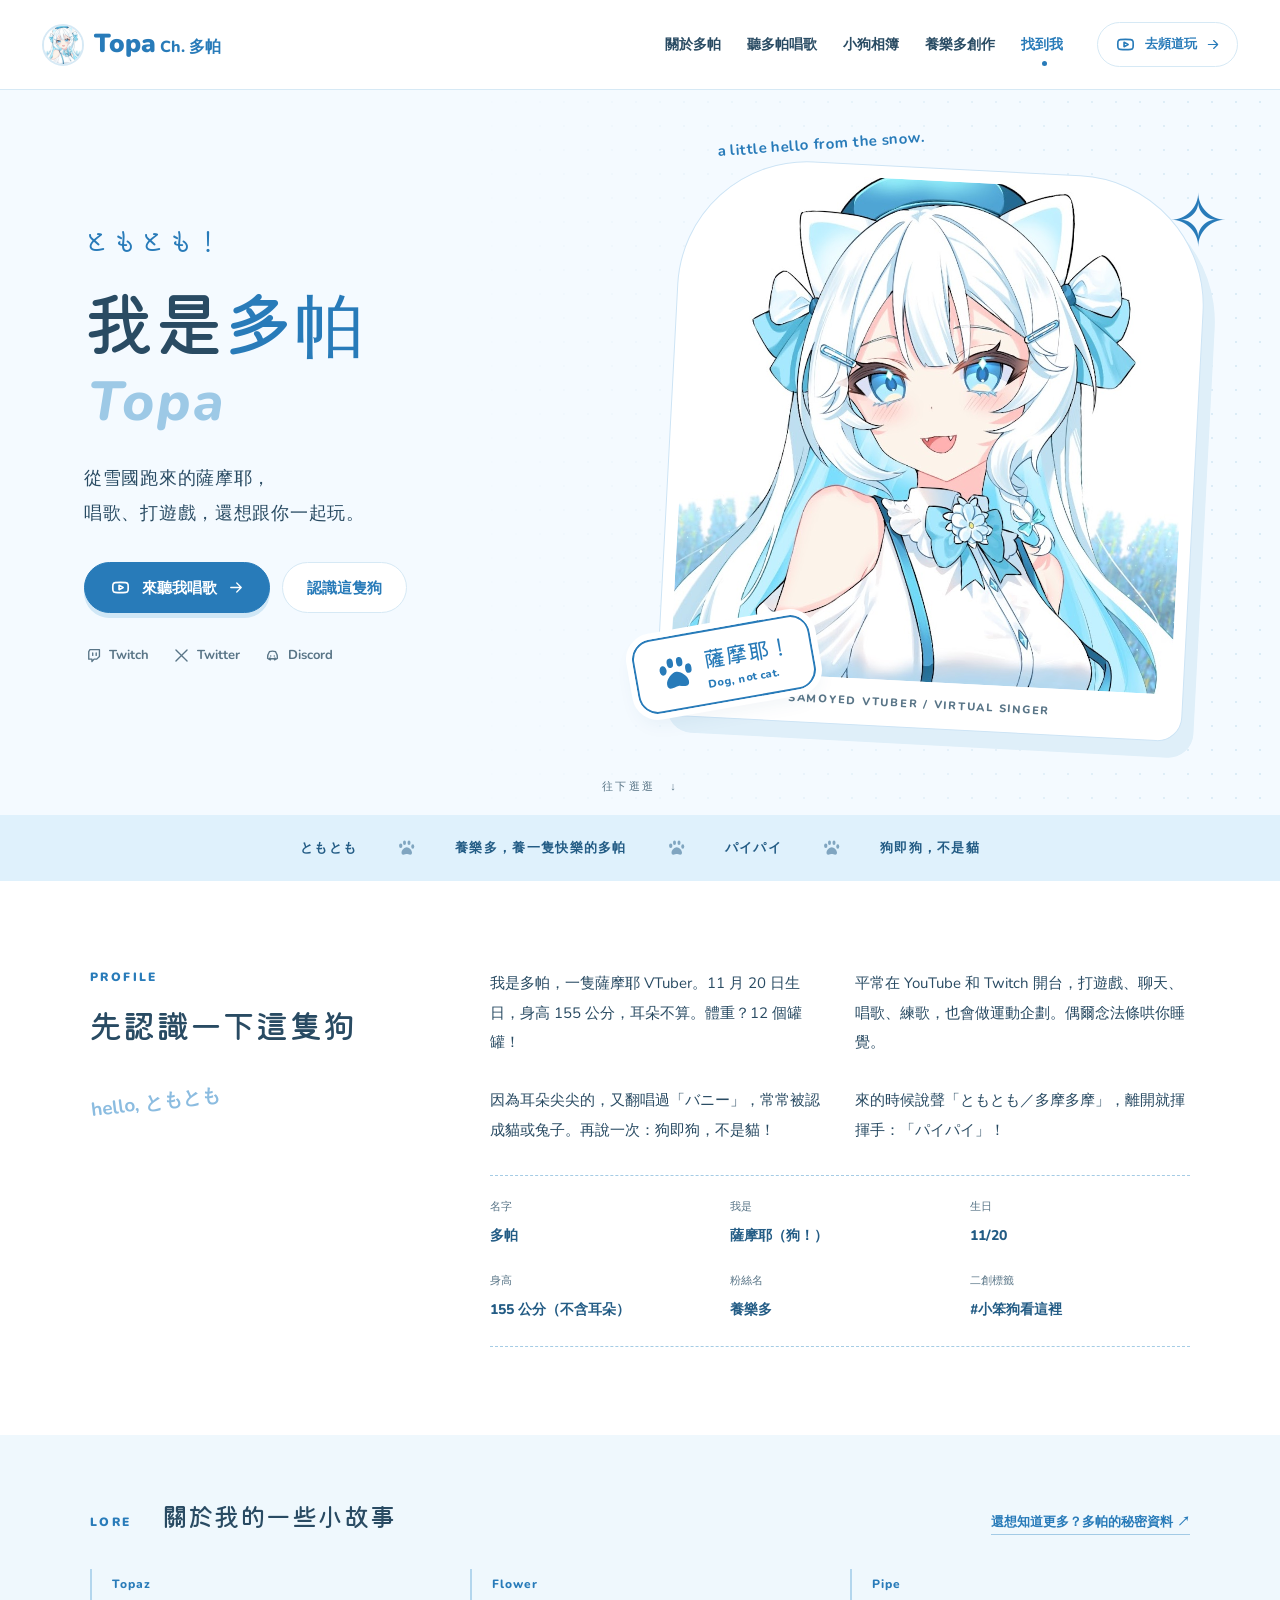
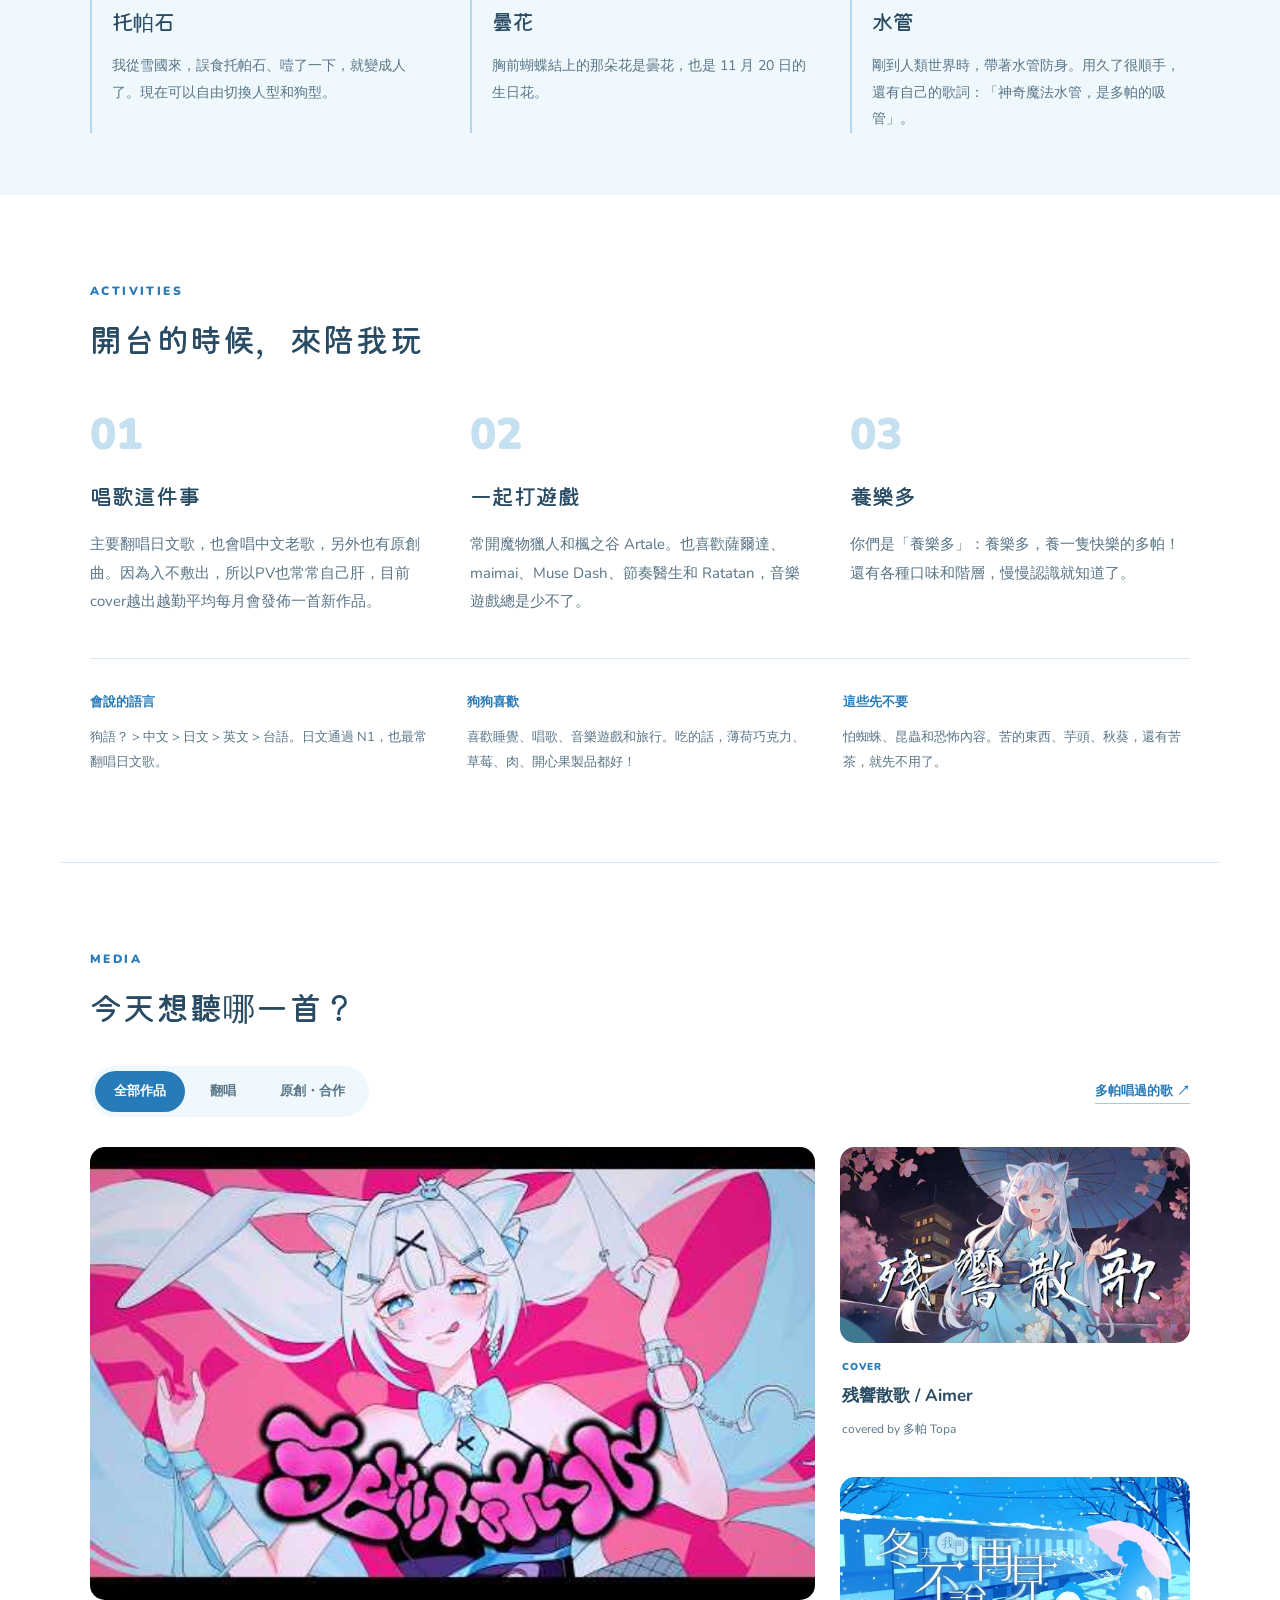
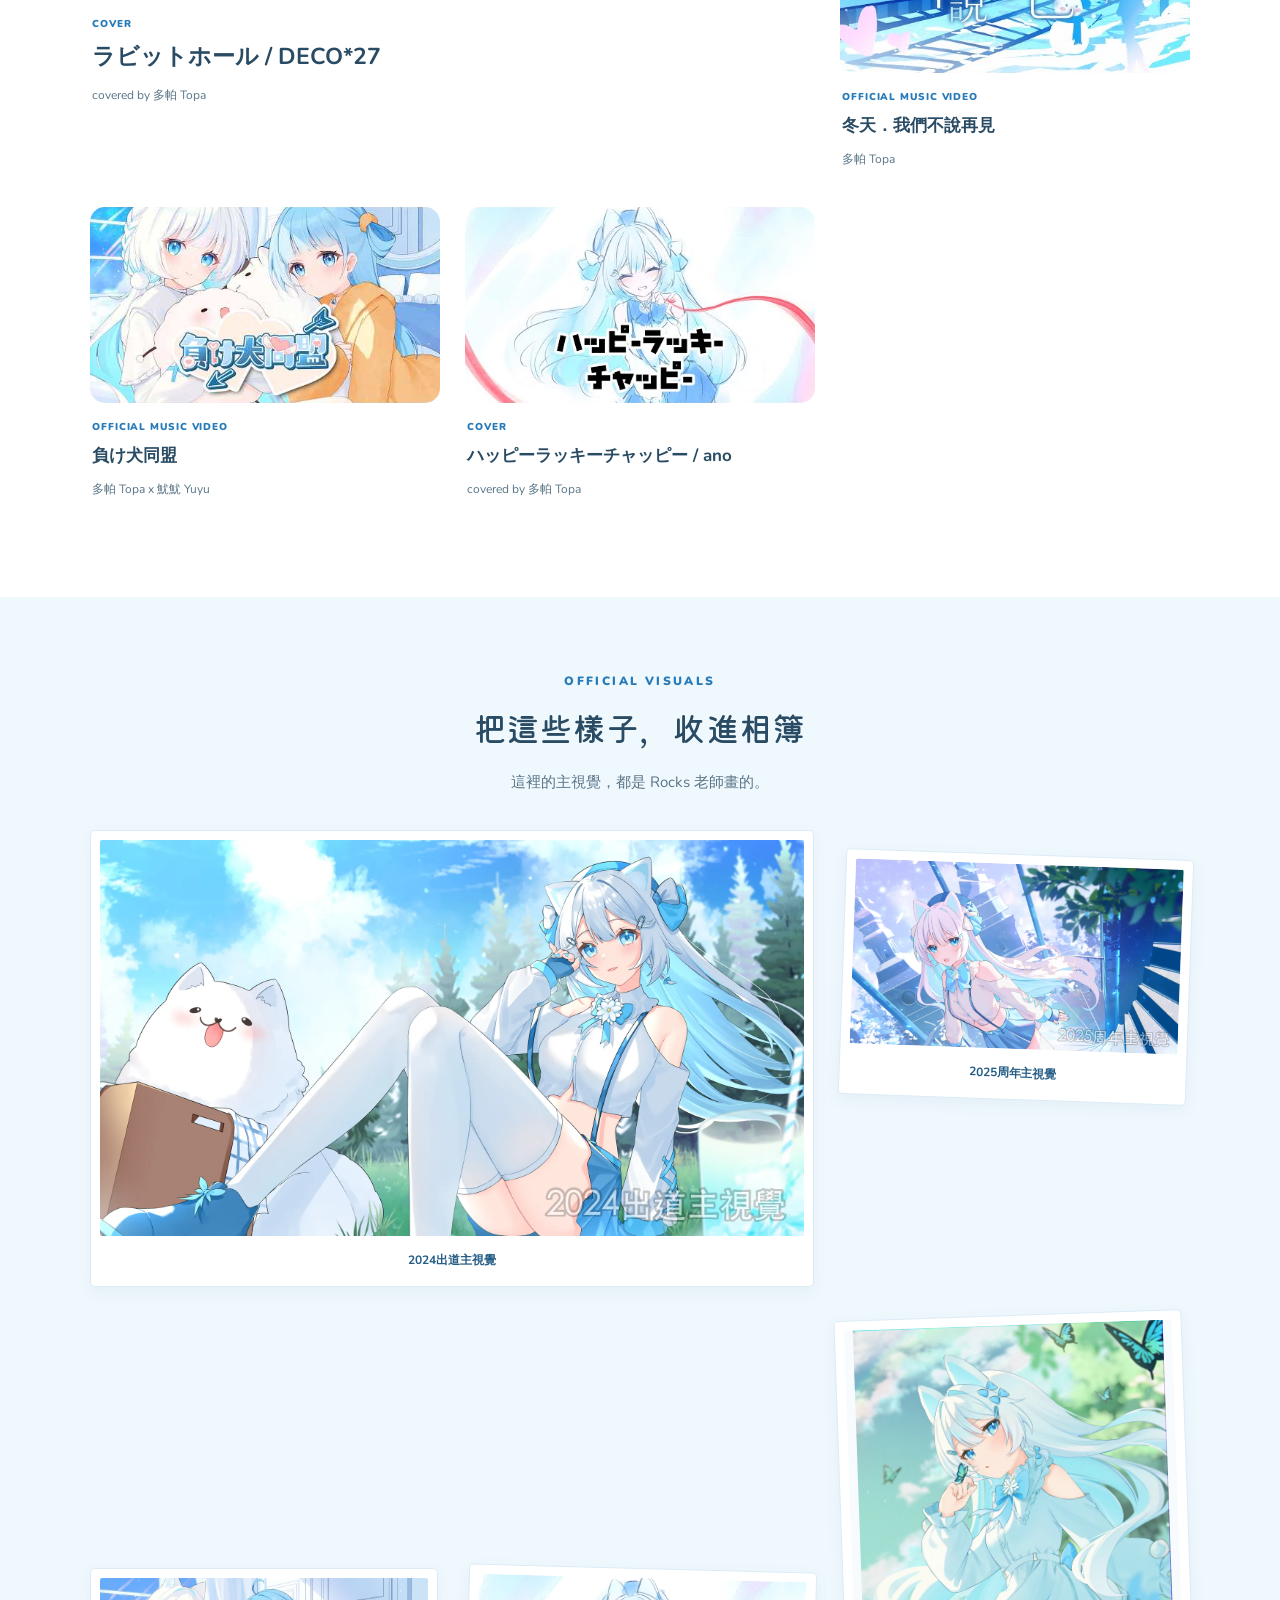
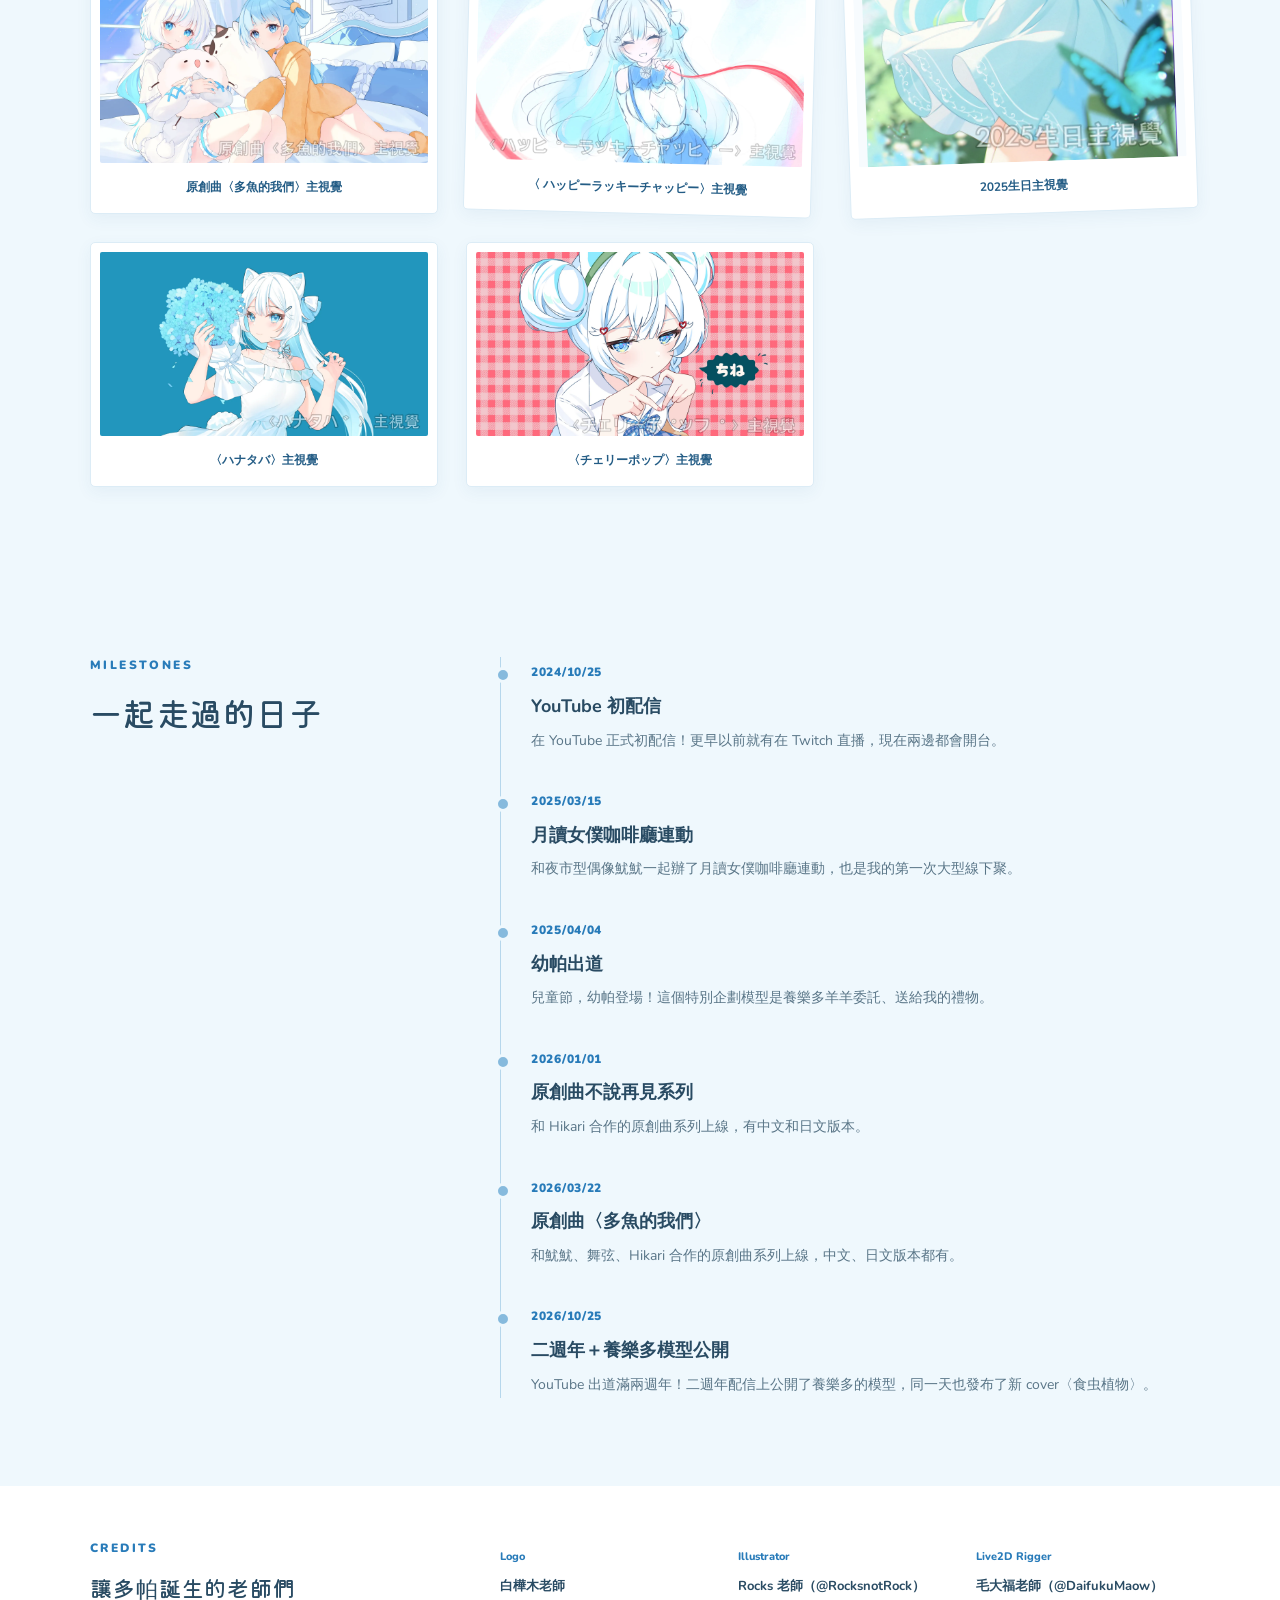
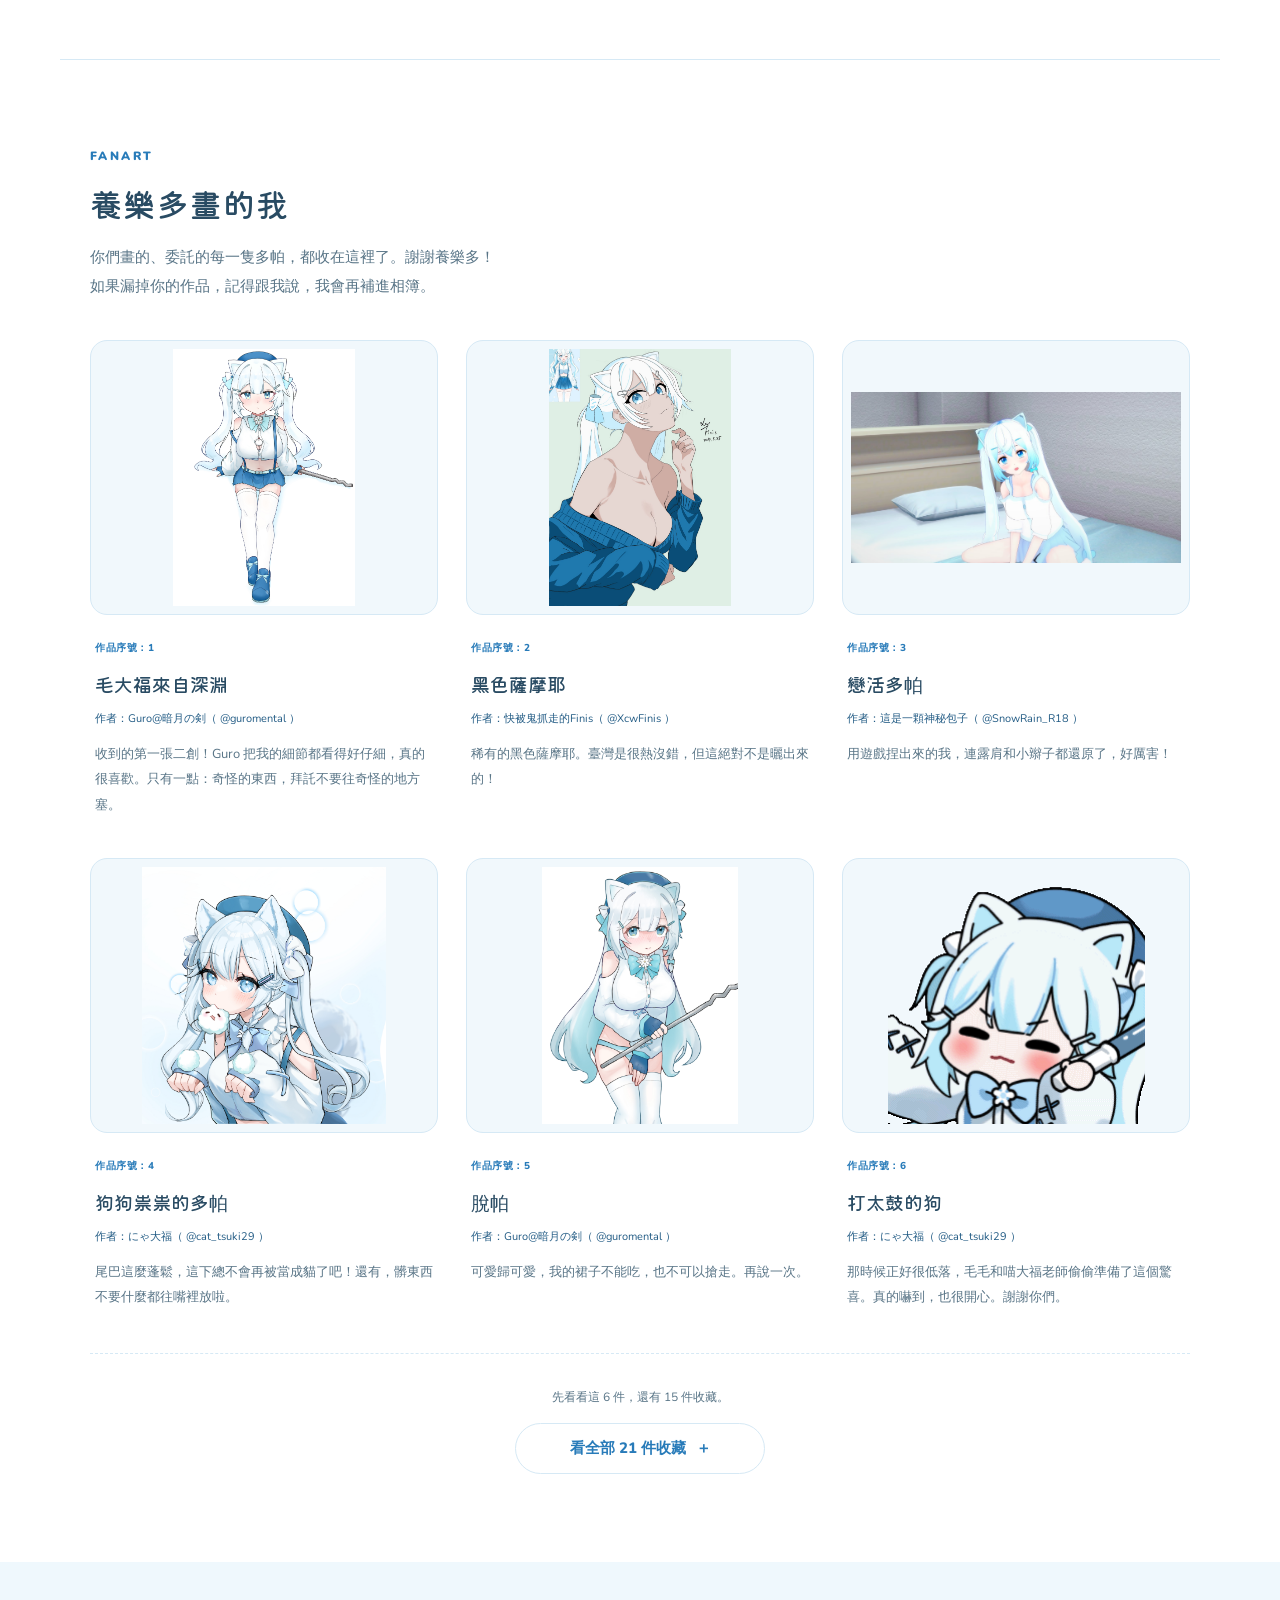
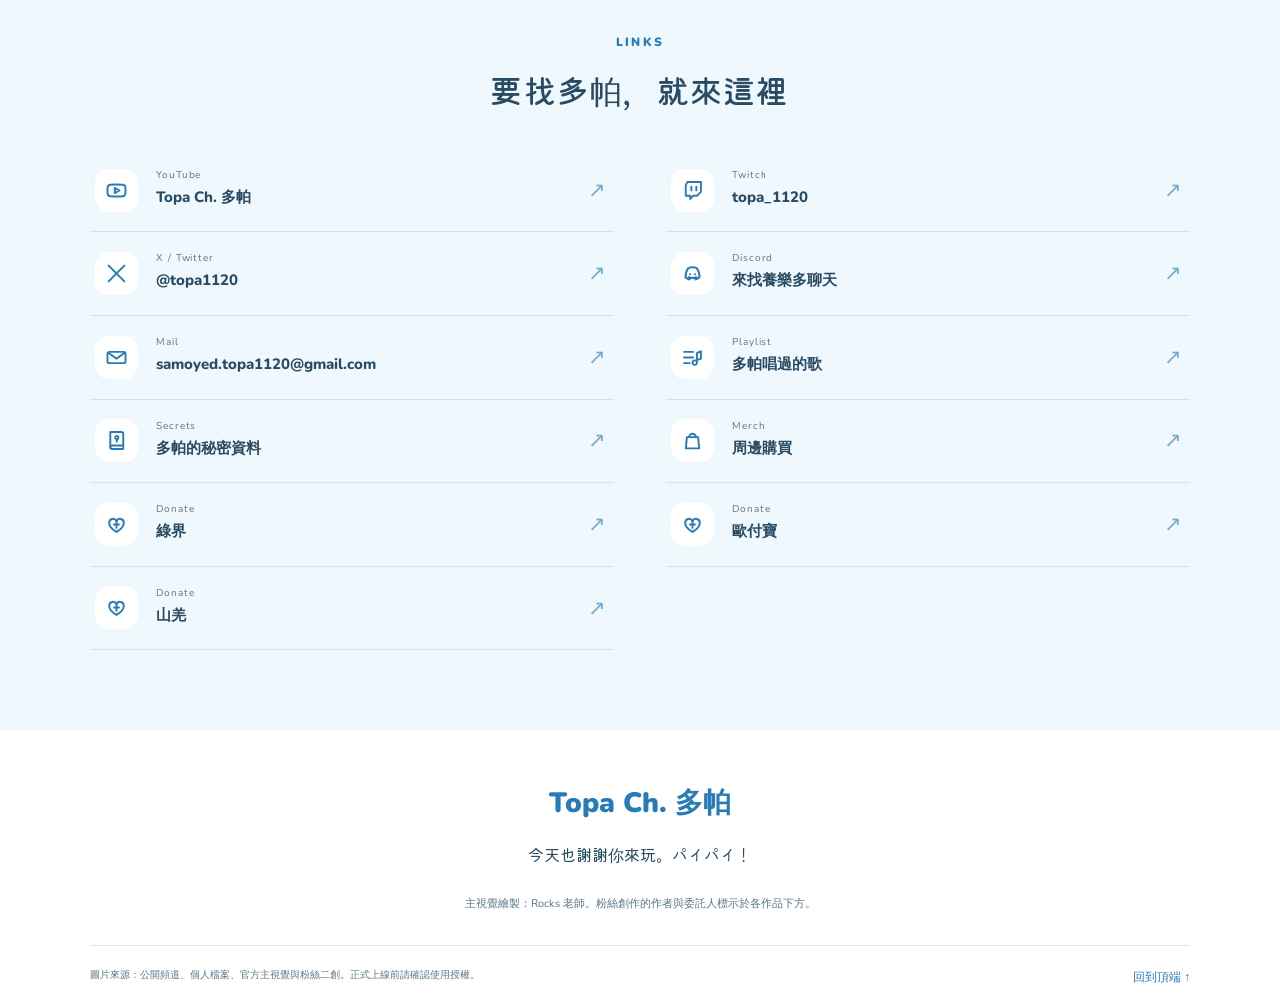
==== index.html @ 926943a6 "一起走過的日子：新增 2026/10/25 二週年＋養樂多模型公開 Co-Authored-By: Claude Opus 5.5 <noreply@anthropic.com>" ====
<!doctype html>
<html lang="zh-Hant">
  <head>
    <meta charset="utf-8" />
    <meta name="viewport" content="width=device-width, initial-scale=1" />
    <meta
      name="description"
      content="Topa Ch. 多帕，薩摩耶 VTuber。ともとも！來聽歌、看直播，翻翻多帕與養樂多的相簿。"
    />
    <meta name="theme-color" content="#3585c9" />
    <link rel="canonical" href="https://samoyedtopa1120-cmd.github.io/topa-homepage/" />

    <meta property="og:type" content="website" />
    <meta property="og:locale" content="zh_TW" />
    <meta property="og:site_name" content="Topa Ch. 多帕" />
    <meta property="og:title" content="Topa Ch. 多帕 | 薩摩耶 VTuber" />
    <meta
      property="og:description"
      content="Topa Ch. 多帕，薩摩耶 VTuber。ともとも！來聽歌、看直播，翻翻多帕與養樂多的相簿。"
    />
    <meta property="og:url" content="https://samoyedtopa1120-cmd.github.io/topa-homepage/" />
    <meta
      property="og:image"
      content="https://samoyedtopa1120-cmd.github.io/topa-homepage/assets/topa-avatar.jpg"
    />
    <meta
      property="og:image:secure_url"
      content="https://samoyedtopa1120-cmd.github.io/topa-homepage/assets/topa-avatar.jpg"
    />
    <meta property="og:image:type" content="image/jpeg" />
    <meta property="og:image:width" content="900" />
    <meta property="og:image:height" content="900" />
    <meta property="og:image:alt" content="多帕的 YouTube 頻道頭像" />

    <meta name="twitter:card" content="summary" />
    <meta name="twitter:title" content="Topa Ch. 多帕 | 薩摩耶 VTuber" />
    <meta
      name="twitter:description"
      content="Topa Ch. 多帕，薩摩耶 VTuber。ともとも！來聽歌、看直播，翻翻多帕與養樂多的相簿。"
    />
    <meta
      name="twitter:image"
      content="https://samoyedtopa1120-cmd.github.io/topa-homepage/assets/topa-avatar.jpg"
    />
    <meta name="twitter:image:alt" content="多帕的 YouTube 頻道頭像" />
    <title>Topa Ch. 多帕 | 薩摩耶 VTuber</title>
    <link rel="stylesheet" href="./styles.css?v=c8faafeb53ed" />
  <link rel="icon" href="./assets/topa-avatar.jpg" type="image/jpeg" />
    <script src="./script.js?v=2479ef6513aa" defer></script>
  <noscript><style>@media(max-width:620px){.site-header{height:auto;position:relative}.header-inner{flex-wrap:wrap;padding-block:14px}.site-header nav{position:static;display:flex;flex-wrap:wrap;gap:10px 20px;order:4;width:100%;padding:8px 0;box-shadow:none;border:0}.site-header nav a{padding:3px;font-size:12px}}</style></noscript>
  </head>
  <body>
<a class="skip-link" href="#main-content">跳到主要內容</a>
<svg class="icon-sprite" aria-hidden="true" focusable="false" xmlns="http://www.w3.org/2000/svg" xmlns:xlink="http://www.w3.org/1999/xlink">
      <symbol id="icon-youtube" viewBox="0 0 24 24">
        <path d="M6.4 6.9c3.7-.3 7.5-.3 11.2 0 1.2.1 2.1 1 2.3 2.2.2 1.9.2 3.9 0 5.8-.2 1.2-1.1 2.1-2.3 2.2-3.7.3-7.5.3-11.2 0-1.2-.1-2.1-1-2.3-2.2-.2-1.9-.2-3.9 0-5.8.2-1.2 1.1-2.1 2.3-2.2Z" />
        <path d="m10.5 9.7 4.2 2.3-4.2 2.3V9.7Z" />
      </symbol>
      <symbol id="icon-twitch" viewBox="0 0 24 24">
        <path d="M7.5 4.5h12v8.7l-3.4 3.4h-3.4l-2.7 2.9v-2.9H6V7.2l1.5-2.7Z" />
        <path d="M11 8.7v3.2" />
        <path d="M15.4 8.7v3.2" />
      </symbol>
      <symbol id="icon-x" viewBox="0 0 24 24">
        <path d="m5 5 14 14" />
        <path d="M19 5 5 19" />
      </symbol>
      <symbol id="icon-discord" viewBox="0 0 24 24">
        <path d="M8.2 7.2A10.7 10.7 0 0 1 12 6.5c1.3 0 2.6.2 3.8.7 1.8 2.6 2.6 5.4 2.4 8.4a9.7 9.7 0 0 1-3.5 1.8l-.8-1.3c.6-.2 1.1-.5 1.6-.8a8.8 8.8 0 0 1-7 0c.5.3 1 .6 1.6.8l-.8 1.3a9.7 9.7 0 0 1-3.5-1.8c-.2-3 .6-5.8 2.4-8.4Z" />
        <path d="M9.7 12.6h.1" />
        <path d="M14.2 12.6h.1" />
      </symbol>
      <symbol id="icon-mail" viewBox="0 0 24 24">
        <path d="M5.5 7h13A1.5 1.5 0 0 1 20 8.5v7a1.5 1.5 0 0 1-1.5 1.5h-13A1.5 1.5 0 0 1 4 15.5v-7A1.5 1.5 0 0 1 5.5 7Z" />
        <path d="m5 8 7 5 7-5" />
      </symbol>
      <symbol id="icon-playlist" viewBox="0 0 24 24">
        <path d="M4.5 7h8" />
        <path d="M4.5 12h8" />
        <path d="M4.5 17h5" />
        <path d="M16 8v8.5a2 2 0 1 1-1.2-1.8L19.5 13V6.5L16 8Z" />
      </symbol>
      <symbol id="icon-secret" viewBox="0 0 24 24">
        <path d="M6.5 4.5h10A1.5 1.5 0 0 1 18 6v13.5H8A1.5 1.5 0 0 1 6.5 18V4.5Z" />
        <path d="M6.5 18A1.5 1.5 0 0 1 8 16.5h10" />
        <circle cx="12.3" cy="9.3" r="1.4" />
        <path d="M12.3 10.7v2.3" />
      </symbol>
      <symbol id="icon-merch" viewBox="0 0 24 24">
        <path d="M7 9h10l.9 10H6.1L7 9Z" />
        <path d="M9 9a3 3 0 0 1 6 0" />
      </symbol>
      <symbol id="icon-donate" viewBox="0 0 24 24">
        <path d="M12 18.6S5.5 15 5.5 10.4A3.4 3.4 0 0 1 12 9a3.4 3.4 0 0 1 6.5 1.4c0 4.6-6.5 8.2-6.5 8.2Z" />
        <path d="M12 9v6" />
        <path d="M9.8 12h4.4" />
      </symbol>
    <symbol id="icon-arrow" viewBox="0 0 24 24"><path d="M5 12h14m-6-6 6 6-6 6"/></symbol><symbol id="icon-paw" viewBox="0 0 24 24"><ellipse cx="5" cy="9" rx="2.2" ry="3"/><ellipse cx="10" cy="5" rx="2" ry="3"/><ellipse cx="16" cy="5" rx="2" ry="3"/><ellipse cx="21" cy="10" rx="2" ry="3"/><path d="M6 18c0-3 4-7 7-7s7 4 7 7c0 5-5 2-7 2s-7 3-7-2Z"/></symbol></svg><header class="site-header"><div class="header-inner">
<a class="brand" href="#top" aria-label="Topa Ch. 多帕，回到首頁"><img src="./assets/topa-avatar.jpg" alt="" width="42" height="42" /><span>Topa<span class="brand-small"> Ch. 多帕</span></span></a>
<button class="menu-toggle" type="button" aria-label="開啟導覽選單" aria-expanded="false" aria-controls="main-nav" hidden><span></span><span></span></button>
<nav id="main-nav" aria-label="主要導覽"><a href="#profile">關於多帕</a><a href="#media">聽多帕唱歌</a><a href="#visuals">小狗相簿</a><a href="#fanart">養樂多創作</a><a href="#links">找到我</a></nav>
<a class="header-youtube" href="https://www.youtube.com/@Topa1120.channel" target="_blank" rel="noopener noreferrer"><svg class="icon" aria-hidden="true"><use href="#icon-youtube"></use></svg><span>去頻道玩</span><svg class="icon" aria-hidden="true"><use href="#icon-arrow"></use></svg></a>
</div></header>
<main id="main-content"><div id="top"></div>
<section class="hero" aria-labelledby="hero-title"><div class="hero-inner">
<div class="hero-copy"><p class="hero-greeting">ともとも！</p><h1 id="hero-title">我是<span>多帕</span><i>Topa</i></h1>
<p class="hero-intro">從雪國跑來的薩摩耶，<br />唱歌、打遊戲，還想跟你一起玩。</p>
<div class="hero-actions"><a class="button primary" href="https://www.youtube.com/@Topa1120.channel" target="_blank" rel="noopener noreferrer"><svg class="icon" aria-hidden="true"><use href="#icon-youtube"></use></svg>來聽我唱歌<svg class="icon" aria-hidden="true"><use href="#icon-arrow"></use></svg></a><a class="button secondary" href="#profile">認識這隻狗</a></div>
<div class="hero-socials" aria-label="社群連結"><a href="https://www.twitch.tv/topa_1120" target="_blank" rel="noopener noreferrer"><svg class="icon" aria-hidden="true"><use href="#icon-twitch"></use></svg>Twitch</a><a href="https://x.com/topa1120" target="_blank" rel="noopener noreferrer"><svg class="icon" aria-hidden="true"><use href="#icon-x"></use></svg>Twitter</a><a href="https://discord.com/invite/Zx7xM9aJVY" target="_blank" rel="noopener noreferrer"><svg class="icon" aria-hidden="true"><use href="#icon-discord"></use></svg>Discord</a></div></div>
<div class="hero-art"><span class="art-note">a little hello from the snow.</span><figure class="portrait"><img src="./assets/topa-avatar.jpg" alt="白髮藍眼、胸前戴著曇花蝴蝶結的薩摩耶多帕" width="900" height="900" fetchpriority="high" /><figcaption>Samoyed VTuber / Virtual Singer</figcaption></figure><div class="dog-sticker"><svg class="icon" aria-hidden="true"><use href="#icon-paw"></use></svg><span>薩摩耶！<small>Dog, not cat.</small></span></div><span class="art-spark" aria-hidden="true">✧</span></div>
</div><a class="scroll-note" href="#profile">往下逛逛 <span aria-hidden="true">↓</span></a></section>
<div class="ticker" aria-label="多帕的小招呼"><span>ともとも</span><svg class="icon" aria-hidden="true"><use href="#icon-paw"></use></svg><span>養樂多，養一隻快樂的多帕</span><svg class="icon" aria-hidden="true"><use href="#icon-paw"></use></svg><span>パイパイ</span><svg class="icon" aria-hidden="true"><use href="#icon-paw"></use></svg><span>狗即狗，不是貓</span></div>
<section id="profile" class="section profile-grid">
        <div class="section-head">
          <p class="eyebrow">Profile</p>
          <h2>先認識一下這隻狗</h2>
        </div>
        <div class="profile-copy"><div class="profile-prose">
          <p>
            我是多帕，一隻薩摩耶 VTuber。11 月 20 日生日，身高 155 公分，耳朵不算。體重？12 個罐罐！<br /><br />因為耳朵尖尖的，又翻唱過「バニー」，常常被認成貓或兔子。再說一次：狗即狗，不是貓！
          </p>
          <p>
            平常在 YouTube 和 Twitch 開台，打遊戲、聊天、唱歌、練歌，也會做運動企劃。偶爾念法條哄你睡覺。<br /><br />來的時候說聲「ともとも／多摩多摩」，離開就揮揮手：「パイパイ」！
          </p>
          </div><div class="facts" aria-label="公開基本資訊">
            <div><span>名字</span><strong>多帕</strong></div>
            <div><span>我是</span><strong>薩摩耶（狗！）</strong></div>
            <div><span>生日</span><strong>11/20</strong></div>
            <div><span>身高</span><strong>155 公分（不含耳朵）</strong></div>
            <div><span>粉絲名</span><strong>養樂多</strong></div>
            <div><span>二創標籤</span><strong>#小笨狗看這裡</strong></div>
          </div>
        </div>
      </section>
<div class="blue-band"><section id="lore" class="section lore-section">
        <div class="section-head narrow">
          <p class="eyebrow">Lore</p>
          <h2>關於我的一些小故事</h2>
          <a class="text-link" href="https://github.com/samoyedtopa1120-cmd/topa-secrets" target="_blank" rel="noopener noreferrer">還想知道更多？多帕的秘密資料 ↗</a>
        </div>
        <div class="lore-grid">
          <article>
            <span>Topaz</span>
            <h3>托帕石</h3>
            <p>我從雪國來，誤食托帕石、噎了一下，就變成人了。現在可以自由切換人型和狗型。</p>
          </article>
          <article>
            <span>Flower</span>
            <h3>曇花</h3>
            <p>胸前蝴蝶結上的那朵花是曇花，也是 11 月 20 日的生日花。</p>
          </article>
          <article>
            <span>Pipe</span>
            <h3>水管</h3>
            <p>剛到人類世界時，帶著水管防身。用久了很順手，還有自己的歌詞：「神奇魔法水管，是多帕的吸管」。</p>
          </article>
        </div>
      </section></div>
<section id="activities" class="section">
        <div class="section-head narrow">
          <p class="eyebrow">Activities</p>
          <h2>開台的時候，來陪我玩</h2>
        </div>
        <div class="activity-grid">
          <article>
            <span>01</span>
            <h3>唱歌這件事</h3>
            <p>主要翻唱日文歌，也會唱中文老歌，另外也有原創曲。因為入不敷出，所以PV也常常自己肝，目前cover越出越勤平均每月會發佈一首新作品。</p>
          </article>
          <article>
            <span>02</span>
            <h3>一起打遊戲</h3>
            <p>常開魔物獵人和楓之谷 Artale。也喜歡薩爾達、maimai、Muse Dash、節奏醫生和 Ratatan，音樂遊戲總是少不了。</p>
          </article>
          <article>
            <span>03</span>
            <h3>養樂多</h3>
            <p>你們是「養樂多」：養樂多，養一隻快樂的多帕！還有各種口味和階層，慢慢認識就知道了。</p>
          </article>
        </div>
        <div class="traits-panel" aria-label="多帕補充設定">
          <div>
            <span>會說的語言</span>
            <p>狗語？ &gt; 中文 &gt; 日文 &gt; 英文 &gt; 台語。日文通過 N1，也最常翻唱日文歌。</p>
          </div>
          <div>
            <span>狗狗喜歡</span>
            <p>喜歡睡覺、唱歌、音樂遊戲和旅行。吃的話，薄荷巧克力、草莓、肉、開心果製品都好！</p>
          </div>
          <div>
            <span>這些先不要</span>
            <p>怕蜘蛛、昆蟲和恐怖內容。苦的東西、芋頭、秋葵，還有苦茶，就先不用了。</p>
          </div>
        </div>
      </section>
<section id="media" class="section media-section">
        <div class="section-head">
          <p class="eyebrow">Media</p>
          <h2>今天想聽哪一首？</h2>
        </div>
        <div class="media-toolbar" hidden><div class="filters" role="group" aria-label="影音分類"><button type="button" data-filter="all" aria-pressed="true">全部作品</button><button type="button" data-filter="cover" aria-pressed="false">翻唱</button><button type="button" data-filter="original" aria-pressed="false">原創・合作</button></div><a class="text-link" href="https://youtube.com/playlist?list=PLYw3W-AQqDiNjssrl4P_W_wYsGhFq0Vyr" target="_blank" rel="noopener noreferrer">多帕唱過的歌 ↗</a></div><div class="video-grid">
<!-- videos:start -->
          <a class="video-card featured" href="https://www.youtube.com/watch?v=0lAFji6ZHgo" target="_blank" rel="noopener noreferrer">
            <img src="./assets/rabbit-hole.jpg" alt="ラビットホール cover 影片縮圖" />
            <div>
              <p>Cover</p>
              <h3>ラビットホール / DECO*27</h3>
              <span>covered by 多帕 Topa</span>
            </div>
          </a>
          <a class="video-card" href="https://www.youtube.com/watch?v=-tlTog9WBcI" target="_blank" rel="noopener noreferrer">
            <img src="./assets/zankyosanka.jpg" alt="残響散歌 cover 影片縮圖" />
            <div>
              <p>Cover</p>
              <h3>残響散歌 / Aimer</h3>
              <span>covered by 多帕 Topa</span>
            </div>
          </a>
          <a class="video-card" href="https://www.youtube.com/watch?v=ZlMq4FrpyO8" target="_blank" rel="noopener noreferrer">
            <img src="./assets/fuyu.jpg" alt="冬天．我們不說再見 official music video 縮圖" />
            <div>
              <p>Official Music Video</p>
              <h3>冬天．我們不說再見</h3>
              <span>多帕 Topa</span>
            </div>
          </a>
          <a class="video-card" href="https://www.youtube.com/watch?v=ipCfbsUQV84" target="_blank" rel="noopener noreferrer">
            <img src="./assets/makeinu-doumei.jpg" alt="負け犬同盟 official music video 縮圖" />
            <div>
              <p>Official Music Video</p>
              <h3>負け犬同盟</h3>
              <span>多帕 Topa x 魷魷 Yuyu</span>
            </div>
          </a>
          <a class="video-card" href="https://www.youtube.com/watch?v=JhQOE7O64cQ" target="_blank" rel="noopener noreferrer">
            <img src="./assets/happy-lucky-chappy.jpg" alt="ハッピーラッキーチャッピー cover 影片縮圖" />
            <div>
              <p>Cover</p>
              <h3>ハッピーラッキーチャッピー / ano</h3>
              <span>covered by 多帕 Topa</span>
            </div>
          </a>
<!-- videos:end -->
        </div>
        <div class="video-more" hidden><button class="button secondary" id="video-toggle" type="button" aria-expanded="false">看全部作品 <span aria-hidden="true">＋</span></button></div>
      </section>
<section id="visuals" class="section visuals-section">
        <div class="section-head">
          <p class="eyebrow">Official Visuals</p>
          <h2>把這些樣子，收進相簿</h2>
          <p class="section-note">這裡的主視覺，都是 Rocks 老師畫的。</p>
        </div>
        <div class="visual-grid">
          <figure class="visual-card wide">
            <a class="image-open" href="./assets/key-visuals/2024-debut-visual.webp" aria-label="放大：2024出道主視覺"><img src="./assets/key-visuals/2024-debut-visual.webp" alt="2024出道主視覺" loading="lazy" /><span class="zoom-mark" aria-hidden="true"><svg viewBox="0 0 24 24"><path d="M8 4H4v4m12-4h4v4M4 16v4h4m12-4v4h-4"/></svg></span></a>
            <figcaption>2024出道主視覺</figcaption>
          </figure>
          <figure class="visual-card wide">
            <a class="image-open" href="./assets/key-visuals/2025-anniversary-visual.webp" aria-label="放大：2025周年主視覺"><img src="./assets/key-visuals/2025-anniversary-visual.webp" alt="2025周年主視覺" loading="lazy" /><span class="zoom-mark" aria-hidden="true"><svg viewBox="0 0 24 24"><path d="M8 4H4v4m12-4h4v4M4 16v4h4m12-4v4h-4"/></svg></span></a>
            <figcaption>2025周年主視覺</figcaption>
          </figure>
          <figure class="visual-card tall">
            <a class="image-open" href="./assets/key-visuals/2025-birthday-visual.webp" aria-label="放大：2025生日主視覺"><img src="./assets/key-visuals/2025-birthday-visual.webp" alt="2025生日主視覺" loading="lazy" /><span class="zoom-mark" aria-hidden="true"><svg viewBox="0 0 24 24"><path d="M8 4H4v4m12-4h4v4M4 16v4h4m12-4v4h-4"/></svg></span></a>
            <figcaption>2025生日主視覺</figcaption>
          </figure>
          <figure class="visual-card wide">
            <a class="image-open" href="./assets/key-visuals/original-song-duoyu-visual.webp" aria-label="放大：原創曲〈多魚的我們〉主視覺"><img src="./assets/key-visuals/original-song-duoyu-visual.webp" alt="原創曲〈多魚的我們〉主視覺" loading="lazy" /><span class="zoom-mark" aria-hidden="true"><svg viewBox="0 0 24 24"><path d="M8 4H4v4m12-4h4v4M4 16v4h4m12-4v4h-4"/></svg></span></a>
            <figcaption>原創曲〈多魚的我們〉主視覺</figcaption>
          </figure>
          <figure class="visual-card wide">
            <a class="image-open" href="./assets/key-visuals/happy-lucky-chappy-visual.webp" aria-label="放大：〈 ハッピーラッキーチャッピー〉主視覺"><img src="./assets/key-visuals/happy-lucky-chappy-visual.webp" alt="〈 ハッピーラッキーチャッピー〉主視覺" loading="lazy" /><span class="zoom-mark" aria-hidden="true"><svg viewBox="0 0 24 24"><path d="M8 4H4v4m12-4h4v4M4 16v4h4m12-4v4h-4"/></svg></span></a>
            <figcaption>〈 ハッピーラッキーチャッピー〉主視覺</figcaption>
          </figure>
          <figure class="visual-card wide">
            <a class="image-open" href="./assets/key-visuals/hanataba-visual.webp" aria-label="放大：〈ハナタバ〉主視覺"><img src="./assets/key-visuals/hanataba-visual.webp" alt="〈ハナタバ〉主視覺" loading="lazy" /><span class="zoom-mark" aria-hidden="true"><svg viewBox="0 0 24 24"><path d="M8 4H4v4m12-4h4v4M4 16v4h4m12-4v4h-4"/></svg></span></a>
            <figcaption>〈ハナタバ〉主視覺</figcaption>
          </figure>
          <figure class="visual-card wide">
            <a class="image-open" href="./assets/key-visuals/cherry-pop-visual.webp" aria-label="放大：〈チェリーポップ〉主視覺"><img src="./assets/key-visuals/cherry-pop-visual.webp" alt="〈チェリーポップ〉主視覺" loading="lazy" /><span class="zoom-mark" aria-hidden="true"><svg viewBox="0 0 24 24"><path d="M8 4H4v4m12-4h4v4M4 16v4h4m12-4v4h-4"/></svg></span></a>
            <figcaption>〈チェリーポップ〉主視覺</figcaption>
          </figure>
        </div>
      </section>
<div class="blue-band"><section id="timeline" class="section timeline-section">
        <div class="section-head">
          <p class="eyebrow">Milestones</p>
          <h2>一起走過的日子</h2>
        </div>
        <div class="timeline">
          <article>
            <time>2024/10/25</time>
            <h3>YouTube 初配信</h3>
            <p>在 YouTube 正式初配信！更早以前就有在 Twitch 直播，現在兩邊都會開台。</p>
          </article>
          <article>
            <time>2025/03/15</time>
            <h3>月讀女僕咖啡廳連動</h3>
            <p>和夜市型偶像魷魷一起辦了月讀女僕咖啡廳連動，也是我的第一次大型線下聚。</p>
          </article>
          <article>
            <time>2025/04/04</time>
            <h3>幼帕出道</h3>
            <p>兒童節，幼帕登場！這個特別企劃模型是養樂多羊羊委託、送給我的禮物。</p>
          </article>
          <article>
            <time>2026/01/01</time>
            <h3>原創曲不說再見系列</h3>
            <p>和 Hikari 合作的原創曲系列上線，有中文和日文版本。</p>
          </article>
          <article>
            <time>2026/03/22</time>
            <h3>原創曲〈多魚的我們〉</h3>
            <p>和魷魷、舞弦、Hikari 合作的原創曲系列上線，中文、日文版本都有。</p>
          </article>
          <article>
            <time>2026/10/25</time>
            <h3>二週年＋養樂多模型公開</h3>
            <p>YouTube 出道滿兩週年！二週年配信上公開了養樂多的模型，同一天也發布了新 cover〈食虫植物〉。</p>
          </article>
        </div>
      </section></div>
<section id="credits" class="section credit-section">
        <div class="section-head narrow">
          <p class="eyebrow">Credits</p>
          <h2>讓多帕誕生的老師們</h2>
        </div>
        <div class="credit-list">
          <article>
            <span>Logo</span>
            <strong>白樺木老師</strong>
          </article>
          <article>
            <span>Illustrator</span>
            <strong>Rocks 老師（@RocksnotRock）</strong>
          </article>
          <article>
            <span>Live2D Rigger</span>
            <strong>毛大福老師（@DaifukuMaow）</strong>
          </article>
        </div>
      </section>
<section id="fanart" class="section fanart-section">
        <div class="section-head">
          <p class="eyebrow">Fanart</p>
          <h2>養樂多畫的我</h2>
          <p class="section-note">
            你們畫的、委託的每一隻多帕，都收在這裡了。謝謝養樂多！<br />如果漏掉你的作品，記得跟我說，我會再補進相簿。
          </p>
        </div>
        <div class="fanart-grid" id="fanart-collection">
          <article class="fanart-card">
            <a class="image-open" href="./assets/fanart/fanart-01.jpg" aria-label="放大：毛大福來自深淵"><img src="./assets/fanart/fanart-01.jpg" alt="毛大福來自深淵" loading="lazy" /><span class="zoom-mark" aria-hidden="true"><svg viewBox="0 0 24 24"><path d="M8 4H4v4m12-4h4v4M4 16v4h4m12-4v4h-4"/></svg></span></a>
            <div>
              <span>作品序號：1</span>
              <h3>毛大福來自深淵</h3>
              <p class="fanart-author">作者：Guro@暗月の剣（ @guromental ）</p>
              <p class="fanart-note">收到的第一張二創！Guro 把我的細節都看得好仔細，真的很喜歡。只有一點：奇怪的東西，拜託不要往奇怪的地方塞。</p>
            </div>
          </article>
          <article class="fanart-card">
            <a class="image-open" href="./assets/fanart/fanart-02.jpg" aria-label="放大：黑色薩摩耶"><img src="./assets/fanart/fanart-02.jpg" alt="黑色薩摩耶" loading="lazy" /><span class="zoom-mark" aria-hidden="true"><svg viewBox="0 0 24 24"><path d="M8 4H4v4m12-4h4v4M4 16v4h4m12-4v4h-4"/></svg></span></a>
            <div>
              <span>作品序號：2</span>
              <h3>黑色薩摩耶</h3>
              <p class="fanart-author">作者：快被鬼抓走的Finis（ @XcwFinis ）</p>
              <p class="fanart-note">稀有的黑色薩摩耶。臺灣是很熱沒錯，但這絕對不是曬出來的！</p>
            </div>
          </article>
          <article class="fanart-card">
            <a class="image-open" href="./assets/fanart/fanart-03.jpg" aria-label="放大：戀活多帕"><img src="./assets/fanart/fanart-03.jpg" alt="戀活多帕" loading="lazy" /><span class="zoom-mark" aria-hidden="true"><svg viewBox="0 0 24 24"><path d="M8 4H4v4m12-4h4v4M4 16v4h4m12-4v4h-4"/></svg></span></a>
            <div>
              <span>作品序號：3</span>
              <h3>戀活多帕</h3>
              <p class="fanart-author">作者：這是一顆神秘包子（ @SnowRain_R18 ）</p>
              <p class="fanart-note">用遊戲捏出來的我，連露肩和小辮子都還原了，好厲害！</p>
            </div>
          </article>
          <article class="fanart-card">
            <a class="image-open" href="./assets/fanart/fanart-04.jpg" aria-label="放大：狗狗祟祟的多帕"><img src="./assets/fanart/fanart-04.jpg" alt="狗狗祟祟的多帕" loading="lazy" /><span class="zoom-mark" aria-hidden="true"><svg viewBox="0 0 24 24"><path d="M8 4H4v4m12-4h4v4M4 16v4h4m12-4v4h-4"/></svg></span></a>
            <div>
              <span>作品序號：4</span>
              <h3>狗狗祟祟的多帕</h3>
              <p class="fanart-author">作者：にゃ大福（ @cat_tsuki29 ）</p>
              <p class="fanart-note">尾巴這麼蓬鬆，這下總不會再被當成貓了吧！還有，髒東西不要什麼都往嘴裡放啦。</p>
            </div>
          </article>
          <article class="fanart-card">
            <a class="image-open" href="./assets/fanart/fanart-05.png" aria-label="放大：脫帕"><img src="./assets/fanart/fanart-05.png" alt="脫帕" loading="lazy" /><span class="zoom-mark" aria-hidden="true"><svg viewBox="0 0 24 24"><path d="M8 4H4v4m12-4h4v4M4 16v4h4m12-4v4h-4"/></svg></span></a>
            <div>
              <span>作品序號：5</span>
              <h3>脫帕</h3>
              <p class="fanart-author">作者：Guro@暗月の剣（ @guromental ）</p>
              <p class="fanart-note">可愛歸可愛，我的裙子不能吃，也不可以搶走。再說一次。</p>
            </div>
          </article>
          <article class="fanart-card">
            <a class="image-open" href="./assets/fanart/fanart-06.gif" aria-label="放大：打太鼓的狗"><img src="./assets/fanart/fanart-06.gif" alt="打太鼓的狗" loading="lazy" /><span class="zoom-mark" aria-hidden="true"><svg viewBox="0 0 24 24"><path d="M8 4H4v4m12-4h4v4M4 16v4h4m12-4v4h-4"/></svg></span></a>
            <div>
              <span>作品序號：6</span>
              <h3>打太鼓的狗</h3>
              <p class="fanart-author">作者：にゃ大福（ @cat_tsuki29 ）</p>
              <p class="fanart-note">那時候正好很低落，毛毛和喵大福老師偷偷準備了這個驚喜。真的嚇到，也很開心。謝謝你們。</p>
            </div>
          </article>
          <article class="fanart-card">
            <a class="image-open" href="./assets/fanart/fanart-07.png" aria-label="放大：快把燒肉還給我！"><img src="./assets/fanart/fanart-07.png" alt="快把燒肉還給我！" loading="lazy" /><span class="zoom-mark" aria-hidden="true"><svg viewBox="0 0 24 24"><path d="M8 4H4v4m12-4h4v4M4 16v4h4m12-4v4h-4"/></svg></span></a>
            <div>
              <span>作品序號：7</span>
              <h3>快把燒肉還給我！</h3>
              <p class="fanart-author">作者：小黑多帕一生推（ @XiaoHay8787 ）</p>
              <p class="fanart-note">沒有人可以跟我搶燒肉。想吃我的肉，就用你自己來換吧！</p>
            </div>
          </article>
          <article class="fanart-card">
            <a class="image-open" href="./assets/fanart/fanart-08.png" aria-label="放大：掌中多帕"><img src="./assets/fanart/fanart-08.png" alt="掌中多帕" loading="lazy" /><span class="zoom-mark" aria-hidden="true"><svg viewBox="0 0 24 24"><path d="M8 4H4v4m12-4h4v4M4 16v4h4m12-4v4h-4"/></svg></span></a>
            <div>
              <span>作品序號：8</span>
              <h3>掌中多帕</h3>
              <p class="fanart-author">作者：小黑多帕一生推（ @XiaoHay8787 ）</p>
              <p class="fanart-note">狗狗也喜歡被摸下巴。靠在掌心裡，好有安全感。</p>
            </div>
          </article>
          <article class="fanart-card">
            <a class="image-open" href="./assets/fanart/fanart-09.png" aria-label="放大：多帕跳月"><img src="./assets/fanart/fanart-09.png" alt="多帕跳月" loading="lazy" /><span class="zoom-mark" aria-hidden="true"><svg viewBox="0 0 24 24"><path d="M8 4H4v4m12-4h4v4M4 16v4h4m12-4v4h-4"/></svg></span></a>
            <div>
              <span>作品序號：9</span>
              <h3>多帕跳月</h3>
              <p class="fanart-author">作者：Guro@暗月の剣（ @guromental ）</p>
              <p class="fanart-note">中秋節也有月狗！喜歡 Guro 偷偷把毛毛藏進各個細節，還有那張小名牌。尾巴這次看得很清楚了，不要再說我是貓或兔子！</p>
            </div>
          </article>
          <article class="fanart-card">
            <a class="image-open" href="./assets/fanart/fanart-10.png" aria-label="放大：嘻嘻，被你發現了"><img src="./assets/fanart/fanart-10.png" alt="嘻嘻，被你發現了" loading="lazy" /><span class="zoom-mark" aria-hidden="true"><svg viewBox="0 0 24 24"><path d="M8 4H4v4m12-4h4v4M4 16v4h4m12-4v4h-4"/></svg></span></a>
            <div>
              <span>作品序號：10</span>
              <h3>嘻嘻，被你發現了</h3>
              <p class="fanart-author">作者：小黑多帕一生推（ @XiaoHay8787 ）</p>
              <p class="fanart-note">笑得這麼燦爛，平常藏起來的那一面，好像被你們發現了。</p>
            </div>
          </article>
          <article class="fanart-card">
            <a class="image-open" href="./assets/fanart/fanart-11.png" aria-label="放大：25"><img src="./assets/fanart/fanart-11.png" alt="25" loading="lazy" /><span class="zoom-mark" aria-hidden="true"><svg viewBox="0 0 24 24"><path d="M8 4H4v4m12-4h4v4M4 16v4h4m12-4v4h-4"/></svg></span></a>
            <div>
              <span>作品序號：11</span>
              <h3>25</h3>
              <p class="fanart-author">作者：にゃ大福（ @cat_tsuki29 ）</p>
              <p class="fanart-note">喵大福老師畫的 YouTube 初配信宣傳圖！手上比的「25」，就是初配信的日期。好喜歡！</p>
            </div>
          </article>
          <article class="fanart-card">
            <a class="image-open" href="./assets/fanart/fanart-12.png" aria-label="放大：薩摩YA！"><img src="./assets/fanart/fanart-12.png" alt="薩摩YA！" loading="lazy" /><span class="zoom-mark" aria-hidden="true"><svg viewBox="0 0 24 24"><path d="M8 4H4v4m12-4h4v4M4 16v4h4m12-4v4h-4"/></svg></span></a>
            <div>
              <span>作品序號：12</span>
              <h3>薩摩YA！</h3>
              <p class="fanart-author">作者：迷子焼き（ @ maigoyaki ）</p>
              <p class="fanart-note">迷子燒老師，我從小看您的畫長大呀！收到這張 YouTube 初配信宣傳圖，有種追星成功的感覺，又開心又感動。薩摩比 YA！</p>
            </div>
          </article>
          <article class="fanart-card">
            <a class="image-open" href="./assets/fanart/fanart-13.png" aria-label="放大：topaです！"><img src="./assets/fanart/fanart-13.png" alt="topaです！" loading="lazy" /><span class="zoom-mark" aria-hidden="true"><svg viewBox="0 0 24 24"><path d="M8 4H4v4m12-4h4v4M4 16v4h4m12-4v4h-4"/></svg></span></a>
            <div>
              <span>作品序號：13</span>
              <h3>topaです！</h3>
              <p class="fanart-author">作者：FULI（ @windalbum）</p>
              <p class="fanart-note">fuliharu 畫的初配信宣傳圖，還特別寫了日文宣傳！很用心。至於毛毛，最後還是被 A 了就是了……</p>
            </div>
          </article>
          <article class="fanart-card">
            <a class="image-open" href="./assets/fanart/fanart-14.gif" aria-label="放大：多帕問號"><img src="./assets/fanart/fanart-14.gif" alt="多帕問號" loading="lazy" /><span class="zoom-mark" aria-hidden="true"><svg viewBox="0 0 24 24"><path d="M8 4H4v4m12-4h4v4M4 16v4h4m12-4v4h-4"/></svg></span></a>
            <div>
              <span>作品序號：14</span>
              <h3>多帕問號</h3>
              <p class="fanart-author">作者：Edan_艾登（ @zero54238 ）</p>
              <p class="fanart-note">一看就知道是艾登的畫風！這是他送我的生日賀圖，也是你說「多帕你是貓！」時，我會露出的表情。</p>
            </div>
          </article>
          <article class="fanart-card">
            <a class="image-open" href="./assets/fanart/fanart-15.jpg" aria-label="放大：薩摩YA 2"><img src="./assets/fanart/fanart-15.jpg" alt="薩摩YA 2" loading="lazy" /><span class="zoom-mark" aria-hidden="true"><svg viewBox="0 0 24 24"><path d="M8 4H4v4m12-4h4v4M4 16v4h4m12-4v4h-4"/></svg></span></a>
            <div>
              <span>作品序號：15</span>
              <h3>薩摩YA 2</h3>
              <p class="fanart-author">作者：Guro@暗月の剣（ @guromental ）</p>
              <p class="fanart-note">Guro 送的生日賀圖，謝謝！薩摩 YA，就是薩摩耶很耶。喜歡天空和花田一樣的背景，還有難得出現的狗型薩摩耶！</p>
            </div>
          </article>
          <article class="fanart-card">
            <a class="image-open" href="./assets/fanart/fanart-16.png" aria-label="放大：禮物耶耶"><img src="./assets/fanart/fanart-16.png" alt="禮物耶耶" loading="lazy" /><span class="zoom-mark" aria-hidden="true"><svg viewBox="0 0 24 24"><path d="M8 4H4v4m12-4h4v4M4 16v4h4m12-4v4h-4"/></svg></span></a>
            <div>
              <span>作品序號：16</span>
              <h3>禮物耶耶</h3>
              <p class="fanart-author">作者：斯呱斯特萊（ @94045leoleo ）</p>
              <p class="fanart-note">斯特萊畫的生日賀圖，居然不是雙馬尾，是稀有造型！鈕扣上的小眼睛好可愛，整隻圓圓的，像小人偶。</p>
            </div>
          </article>
          <article class="fanart-card">
            <a class="image-open" href="./assets/fanart/fanart-17.png" aria-label="放大：探頭耶"><img src="./assets/fanart/fanart-17.png" alt="探頭耶" loading="lazy" /><span class="zoom-mark" aria-hidden="true"><svg viewBox="0 0 24 24"><path d="M8 4H4v4m12-4h4v4M4 16v4h4m12-4v4h-4"/></svg></span></a>
            <div>
              <span>作品序號：17</span>
              <h3>探頭耶</h3>
              <p class="fanart-author">作者：_そら（ @_annisyong ）</p>
              <p class="fanart-note">「那是給我的草莓蛋糕嗎？」空汐畫的生日賀圖，一隻小心翼翼、狗狗祟祟探頭的薩摩耶。</p>
            </div>
          </article>
          <article class="fanart-card">
            <a class="image-open" href="./assets/fanart/fanart-18.png" aria-label="放大：草莓甜點快樂小狗（未命名檔案）"><img src="./assets/fanart/fanart-18.png" alt="草莓甜點快樂小狗（未命名檔案）" loading="lazy" /><span class="zoom-mark" aria-hidden="true"><svg viewBox="0 0 24 24"><path d="M8 4H4v4m12-4h4v4M4 16v4h4m12-4v4h-4"/></svg></span></a>
            <div>
              <span>作品序號：18</span>
              <h3>草莓甜點快樂小狗（未命名檔案）</h3>
              <p class="fanart-author">作者：Rocks（ @RocksnotRock ）</p>
              <p class="fanart-note">親媽 Rocks 老師畫的生日賀圖！謝謝您把我畫出來，讓我能跟大家相遇。毛毛偷偷被揍了，好可愛。除了草莓蛋糕，還有草莓大福，沒有發霉的大福！</p>
            </div>
          </article>
          <article class="fanart-card">
            <a class="image-open" href="./assets/fanart/fanart-19.png" aria-label="放大：魔物獵犬：冰原"><img src="./assets/fanart/fanart-19.png" alt="魔物獵犬：冰原" loading="lazy" /><span class="zoom-mark" aria-hidden="true"><svg viewBox="0 0 24 24"><path d="M8 4H4v4m12-4h4v4M4 16v4h4m12-4v4h-4"/></svg></span></a>
            <div>
              <span>作品序號：19</span>
              <h3>魔物獵犬：冰原</h3>
              <p class="fanart-author">作者：迷子焼き（ @ maigoyaki ）</p>
              <p class="fanart-note">浮空龍套裝配上鬆軟天國，可愛到不行！底下其實是黑龍雙刀。最喜歡的繪師畫最喜歡的遊戲，多帕真的死而無憾。</p>
            </div>
          </article>
          <article class="fanart-card">
            <a class="image-open" href="./assets/fanart/fanart-20.png" aria-label="放大：say 狗bye~"><img src="./assets/fanart/fanart-20.png" alt="say 狗bye~" loading="lazy" /><span class="zoom-mark" aria-hidden="true"><svg viewBox="0 0 24 24"><path d="M8 4H4v4m12-4h4v4M4 16v4h4m12-4v4h-4"/></svg></span></a>
            <div>
              <span>作品序號：20</span>
              <h3>say 狗bye~</h3>
              <p class="fanart-author">作者：雲糰（柒柒）（ @Bai35461097 ）<br />委託人：斯特萊</p>
              <p class="fanart-note">Q 版多帕來了！嗨，我是薩摩耶多帕！（揮揮揮）</p>
            </div>
          </article>
          <article class="fanart-card">
            <a class="image-open" href="./assets/fanart/fanart-21.png" aria-label="放大：金屬徽章摩耶"><img src="./assets/fanart/fanart-21.png" alt="金屬徽章摩耶" loading="lazy" /><span class="zoom-mark" aria-hidden="true"><svg viewBox="0 0 24 24"><path d="M8 4H4v4m12-4h4v4M4 16v4h4m12-4v4h-4"/></svg></span></a>
            <div>
              <span>作品序號：21</span>
              <h3>金屬徽章摩耶</h3>
              <p class="fanart-author">作者：雲糰（柒柒）（ @Bai35461097 ）<br />委託人：斯特萊</p>
              <p class="fanart-note">蝴蝶結、曇花、薩摩耶、叉叉，都放進這枚徽章了。印出來的實物也很有質感！只是現在變成了消失的金屬徽章，心情有點複雜。</p>
            </div>
          </article>
        </div>
      <div class="gallery-more" hidden><p id="gallery-status" aria-live="polite">先看看這 6 件，還有 15 件收藏。</p><button class="button secondary" id="fanart-toggle" aria-expanded="false" aria-controls="fanart-collection">看全部 21 件收藏 <span aria-hidden="true">＋</span></button></div></section>
<section id="links" class="section link-section">
        <div class="section-head">
          <p class="eyebrow">Links</p>
          <h2>要找多帕，就來這裡</h2>
        </div>
        <div class="link-list">
          <a href="https://www.youtube.com/@Topa1120.channel" target="_blank" rel="noopener noreferrer">
            <span class="link-icon" aria-hidden="true"><svg aria-hidden="true" focusable="false"><use href="#icon-youtube" xlink:href="#icon-youtube"></use></svg></span>
            <div class="link-copy">
              <span>YouTube</span>
              <strong>Topa Ch. 多帕</strong>
            </div>
          </a>
          <a href="https://www.twitch.tv/topa_1120" target="_blank" rel="noopener noreferrer">
            <span class="link-icon" aria-hidden="true"><svg aria-hidden="true" focusable="false"><use href="#icon-twitch" xlink:href="#icon-twitch"></use></svg></span>
            <div class="link-copy">
              <span>Twitch</span>
              <strong>topa_1120</strong>
            </div>
          </a>
          <a href="https://x.com/topa1120" target="_blank" rel="noopener noreferrer">
            <span class="link-icon" aria-hidden="true"><svg aria-hidden="true" focusable="false"><use href="#icon-x" xlink:href="#icon-x"></use></svg></span>
            <div class="link-copy">
              <span>X / Twitter</span>
              <strong>@topa1120</strong>
            </div>
          </a>
          <a href="https://discord.com/invite/Zx7xM9aJVY" target="_blank" rel="noopener noreferrer">
            <span class="link-icon" aria-hidden="true"><svg aria-hidden="true" focusable="false"><use href="#icon-discord" xlink:href="#icon-discord"></use></svg></span>
            <div class="link-copy">
              <span>Discord</span>
              <strong>來找養樂多聊天</strong>
            </div>
          </a>
          <a href="mailto:samoyed.topa1120@gmail.com" target="_blank" rel="noopener noreferrer">
            <span class="link-icon" aria-hidden="true"><svg aria-hidden="true" focusable="false"><use href="#icon-mail" xlink:href="#icon-mail"></use></svg></span>
            <div class="link-copy">
              <span>Mail</span>
              <strong>samoyed.topa1120@<wbr />gmail.com</strong>
            </div>
          </a>
          <a href="https://youtube.com/playlist?list=PLYw3W-AQqDiNjssrl4P_W_wYsGhFq0Vyr" target="_blank" rel="noopener noreferrer">
            <span class="link-icon" aria-hidden="true"><svg aria-hidden="true" focusable="false"><use href="#icon-playlist" xlink:href="#icon-playlist"></use></svg></span>
            <div class="link-copy">
              <span>Playlist</span>
              <strong>多帕唱過的歌</strong>
            </div>
          </a>
          <a href="https://github.com/samoyedtopa1120-cmd/topa-secrets" target="_blank" rel="noopener noreferrer">
            <span class="link-icon" aria-hidden="true"><svg aria-hidden="true" focusable="false"><use href="#icon-secret" xlink:href="#icon-secret"></use></svg></span>
            <div class="link-copy">
              <span>Secrets</span>
              <strong>多帕的秘密資料</strong>
            </div>
          </a>
          <a href="https://www.myacg.com.tw/seller_market.php?seller=552667" target="_blank" rel="noopener noreferrer">
            <span class="link-icon" aria-hidden="true"><svg aria-hidden="true" focusable="false"><use href="#icon-merch" xlink:href="#icon-merch"></use></svg></span>
            <div class="link-copy">
              <span>Merch</span>
              <strong>周邊購買</strong>
            </div>
          </a>
          <a href="https://payment.ecpay.com.tw/Broadcaster/Donate/85C7382313C1128C863B7826B020375C" target="_blank" rel="noopener noreferrer">
            <span class="link-icon" aria-hidden="true"><svg aria-hidden="true" focusable="false"><use href="#icon-donate" xlink:href="#icon-donate"></use></svg></span>
            <div class="link-copy">
              <span>Donate</span>
              <strong>綠界</strong>
            </div>
          </a>
          <a href="https://payment.opay.tw/Broadcaster/Donate/44319C02C2A8F1C43497ADE37872A1DE" target="_blank" rel="noopener noreferrer">
            <span class="link-icon" aria-hidden="true"><svg aria-hidden="true" focusable="false"><use href="#icon-donate" xlink:href="#icon-donate"></use></svg></span>
            <div class="link-copy">
              <span>Donate</span>
              <strong>歐付寶</strong>
            </div>
          </a>
          <a href="https://deerdonate.herokuapp.com/donation/%E5%A4%9A%E5%B8%95" target="_blank" rel="noopener noreferrer">
            <span class="link-icon" aria-hidden="true"><svg aria-hidden="true" focusable="false"><use href="#icon-donate" xlink:href="#icon-donate"></use></svg></span>
            <div class="link-copy">
              <span>Donate</span>
              <strong>山羌</strong>
            </div>
          </a>
        </div>
      </section></main><footer class="site-footer"><a class="footer-brand" href="#top">Topa Ch. 多帕</a><p class="footer-bye">今天也謝謝你來玩。パイパイ！</p><p>主視覺繪製：Rocks 老師。粉絲創作的作者與委託人標示於各作品下方。</p><div class="footer-bottom"><span>圖片來源：公開頻道、個人檔案、官方主視覺與粉絲二創。正式上線前請確認使用授權。</span><a href="#top">回到頂端 ↑</a></div></footer>
<dialog id="image-dialog" aria-labelledby="lightbox-caption"><button class="lightbox-close" type="button" aria-label="關閉圖片">×</button><img id="lightbox-image" alt="" /><p id="lightbox-caption"></p></dialog>
<dialog id="video-dialog" aria-labelledby="video-dialog-title"><button class="lightbox-close" type="button" aria-label="關閉影片">×</button><div class="video-frame"></div><p id="video-dialog-title"></p></dialog>
</body></html>
---- styles.css ----
@import url('https://fonts.googleapis.com/css2?family=Kiwi+Maru:wght@400;500&family=Nunito:wght@400;600;700;800;900&display=swap');
:root {
  --blue:#287bb9;
  --deep:#235c85;
  --ink:#294b63;
  --muted:#597587;
  --pale:#eff8fd;
  --line:#d6e9f5;
  --white:#fff;
  --radius:24px;
  --font:'Nunito','PingFang TC','Microsoft JhengHei',sans-serif;
  --round:'Kiwi Maru','PingFang TC','Microsoft JhengHei',sans-serif;
}
* {
  box-sizing:border-box;
}
html {
  scroll-behavior:smooth;
  scroll-padding-top:105px;
}
body {
  margin:0;
  background:var(--white);
  color:var(--ink);
  font:16px/1.85 var(--font);
  -webkit-font-smoothing:antialiased;
}
button,a {
  -webkit-tap-highlight-color:transparent;
}
a {
  color:inherit;
  text-decoration:none;
}
button {
  font:inherit;
  cursor:pointer;
}
img {
  display:block;
  max-width:100%;
}
figure,p,h1,h2,h3 {
  margin:0;
}
button {
  color:inherit;
}
button,a {
  touch-action:manipulation;
}
a:focus-visible,button:focus-visible {
  outline:3px solid var(--blue);
  outline-offset:6px;
}
a,button {
  transition:color .2s,background .2s,transform .2s,box-shadow .2s;
}
::selection {
  background:#cee9ff;
}
[hidden] {
  display:none!important;
}
.icon-sprite {
  position:absolute;
  width:0;
  height:0;
  overflow:hidden;
}
.icon {
  width:23px;
  height:23px;
  fill:none;
  stroke:currentColor;
  stroke-width:1.7;
  stroke-linecap:round;
  stroke-linejoin:round;
  flex:none;
}
.skip-link {
  position:fixed;
  top:-70px;
  left:20px;
  padding:10px 20px;
  background:var(--deep);
  color:white;
  z-index:100;
}
.skip-link:focus {
  top:8px;
}
.site-header {
  height:90px;
  position:sticky;
  top:0;
  z-index:20;
  background:#fff;
  border-bottom:1px solid var(--line);
}
.header-inner {
  max-width:1280px;
  height:100%;
  margin:auto;
  padding:0 42px;
  display:flex;
  align-items:center;
  gap:34px;
}
.brand {
  display:flex;
  align-items:center;
  gap:10px;
  color:var(--blue);
  font-size:26px;
  font-weight:900;
  white-space:nowrap;
}
.brand img {
  border-radius:50%;
  border:2px solid var(--line);
}
.brand-small {
  font-size:16px;
  font-weight:800;
}
.site-header nav {
  display:flex;
  gap:26px;
  margin-left:auto;
}
.site-header nav a {
  font-size:14px;
  font-weight:800;
  white-space:nowrap;
  position:relative;
}
.site-header nav a:hover,.site-header nav a[aria-current] {
  color:var(--blue);
}
.site-header nav a[aria-current]:after {
  content:'';
  width:5px;
  height:5px;
  border-radius:50%;
  background:var(--blue);
  position:absolute;
  bottom:-9px;
  left:50%;
}
.header-youtube {
  display:flex;
  align-items:center;
  gap:8px;
  border:1px solid var(--line);
  border-radius:30px;
  padding:9px 16px;
  color:var(--blue);
  font-size:13px;
  font-weight:800;
}
.header-youtube .icon:last-child {
  width:16px;
}
.header-youtube:hover {
  background:var(--pale);
}
.menu-toggle {
  display:none;
}
.hero {
  position:relative;
  background:#f4faff;
  overflow:hidden;
}
.hero:before {
  content:'';
  position:absolute;
  inset:0;
  background-image:radial-gradient(#b4d5e8 1px,transparent 1px);
  background-size:24px 24px;
  opacity:.4;
  mask-image:linear-gradient(90deg,transparent 35%,#000);
}
.hero-inner {
  position:relative;
  max-width:1200px;
  padding:58px 44px 69px;
  margin:auto;
  display:grid;
  grid-template-columns:1fr 1fr;
  gap:58px;
  align-items:center;
}
.hero-copy {
  padding-bottom:10px;
}
.hero-greeting {
  font-family:var(--round);
  font-size:25px;
  letter-spacing:.12em;
  color:var(--blue);
  margin-bottom:9px;
}
.hero h1 {
  font-family:var(--round);
  font-size:clamp(50px,5.4vw,76px);
  letter-spacing:.02em;
  font-weight:500;
  line-height:1.4;
  position:relative;
  white-space:nowrap;
}
.hero h1>span {
  color:var(--blue);
}
.hero h1 i {
  font-family:'Nunito',sans-serif;
  font-size:55px;
  display:block;
  font-weight:800;
  letter-spacing:.05em;
  line-height:1.2;
  color:#9dc9e6;
  margin-top:0;
  margin-left:4px;
}
.hero-intro {
  font-size:18px;
  line-height:1.95;
  margin-top:26px;
  letter-spacing:.04em;
}
.hero-actions {
  display:flex;
  gap:12px;
  margin-top:31px;
  flex-wrap:wrap;
}
.button {
  border:1px solid var(--line);
  border-radius:50px;
  display:inline-flex;
  gap:10px;
  align-items:center;
  justify-content:center;
  min-height:51px;
  padding:11px 24px;
  font-size:15px;
  font-weight:800;
  line-height:1.5;
}
.button.primary {
  background:var(--blue);
  color:white;
  border-color:var(--blue);
  box-shadow:0 5px 0 #d0e7f6;
}
.button.primary .icon:last-child {
  width:18px;
}
.button.primary:hover {
  background:var(--deep);
  transform:translateY(-2px);
}
.button.secondary {
  background:white;
  color:var(--blue);
}
.button.secondary:hover {
  background:#e4f2fc;
  transform:translateY(-2px);
}
.hero-socials {
  display:flex;
  gap:23px;
  margin-top:30px;
}
.hero-socials a {
  display:flex;
  align-items:center;
  gap:6px;
  font-size:13px;
  font-weight:700;
  color:var(--muted);
}
.hero-socials .icon {
  width:19px;
  height:19px;
}
.hero-socials a:hover {
  color:var(--blue);
}
.hero-art {
  position:relative;
  margin:20px 0 17px;
}
.art-note {
  position:absolute;
  top:-37px;
  left:48px;
  color:var(--blue);
  font-size:15px;
  font-weight:700;
  letter-spacing:.03em;
  transform:rotate(-4deg);
}
.portrait {
  padding:12px 12px 0;
  background:white;
  border:1px solid #cde4f5;
  border-radius:130px 130px 25px 25px;
  transform:rotate(3deg);
  box-shadow:12px 16px 0 #dfeff9;
  overflow:hidden;
}
.portrait img {
  width:100%;
  height:auto;
  aspect-ratio:1;
  object-fit:cover;
  border-radius:118px 118px 14px 14px;
}
.portrait figcaption {
  font-size:11px;
  letter-spacing:.16em;
  text-transform:uppercase;
  text-align:center;
  padding:13px 0;
  color:var(--muted);
  font-weight:800;
}
.dog-sticker {
  position:absolute;
  bottom:27px;
  left:-35px;
  display:flex;
  align-items:center;
  gap:12px;
  border:2px solid var(--blue);
  outline:6px solid white;
  background:white;
  color:var(--blue);
  border-radius:20px;
  padding:11px 19px;
  transform:rotate(-10deg);
  box-shadow:0 9px 20px #235c8512;
  font-family:var(--round);
  font-size:22px;
  line-height:1.4;
}
.dog-sticker .icon {
  fill:currentColor;
  stroke:none;
  width:38px;
  height:38px;
}
.dog-sticker small {
  display:block;
  font-family:var(--font);
  font-size:11px;
  font-weight:800;
  letter-spacing:.05em;
  margin-top:3px;
}
.art-spark {
  position:absolute;
  right:-32px;
  top:18px;
  font-size:72px;
  color:var(--blue);
  line-height:1;
}
.scroll-note {
  position:absolute;
  bottom:18px;
  left:50%;
  transform:translateX(-50%);
  font-size:11px;
  letter-spacing:.2em;
  color:var(--muted);
}
.scroll-note span {
  margin-left:10px;
}
.ticker {
  display:flex;
  align-items:center;
  justify-content:center;
  gap:40px;
  min-height:66px;
  padding:14px 24px;
  background:#dff1fc;
  color:var(--deep);
  font-size:13px;
  letter-spacing:.1em;
  font-weight:700;
}
.ticker .icon {
  width:18px;
  height:18px;
  fill:currentColor;
  stroke:none;
  opacity:.5;
}
.section {
  max-width:1160px;
  margin:0 auto;
  padding:88px 30px;
  scroll-margin-top:14px;
}
.section-head {
  margin-bottom:34px;
}
.eyebrow {
  font-size:12px;
  line-height:1.4;
  font-weight:900;
  letter-spacing:.2em;
  text-transform:uppercase;
  color:var(--blue);
  margin-bottom:13px;
}
.section h2 {
  font-family:var(--round);
  font-size:32px;
  font-weight:500;
  line-height:1.6;
  letter-spacing:.04em;
}
.section-note {
  color:var(--muted);
  font-size:15px;
  line-height:1.9;
  margin-top:14px;
  max-width:660px;
}
.profile-grid {
  display:grid;
  grid-template-columns:1fr 2fr;
  gap:50px;
}
.profile-grid .section-head {
  max-width:300px;
  position:relative;
}
.profile-grid .section-head:after {
  content:'hello, ともとも';
  font-size:19px;
  font-weight:700;
  color:#8bbce0;
  display:block;
  transform:rotate(-7deg);
  margin-top:25px;
}
.profile-copy {
  display:grid;
  grid-template-columns:1fr;
  gap:30px;
}
.profile-prose {
  display:grid;
  grid-template-columns:1fr 1fr;
  gap:30px;
}
.profile-prose p {
  font-size:15px;
  line-height:1.95;
}
.facts {
  display:grid;
  grid-template-columns:repeat(3,1fr);
  border-top:1px dashed #a5cce5;
  border-bottom:1px dashed #a5cce5;
  padding:21px 0;
  gap:20px;
}
.facts span {
  font-size:11px;
  display:block;
  color:var(--muted);
  margin-bottom:4px;
}
.facts strong {
  font-size:14px;
  font-weight:800;
  color:var(--deep);
}
.blue-band {
  background:var(--pale);
}
.lore-section {
  padding-top:60px;
  padding-bottom:62px;
}
.lore-section .section-head {
  display:flex;
  align-items:baseline;
  gap:30px;
  margin-bottom:25px;
}
.lore-section h2 {
  font-size:25px;
}
.lore-section .section-head .text-link {
  margin-left:auto;
}
.lore-grid {
  display:grid;
  grid-template-columns:repeat(3,1fr);
  gap:40px;
}
.lore-grid article {
  position:relative;
  padding-left:20px;
  border-left:2px solid #b3d6ed;
}
.lore-grid article>span {
  font-size:12px;
  color:var(--blue);
  font-weight:800;
  letter-spacing:.08em;
}
.lore-grid h3 {
  font-family:var(--round);
  font-size:21px;
  font-weight:500;
  margin:4px 0 12px;
}
.lore-grid p {
  font-size:14px;
  color:var(--muted);
  line-height:1.9;
}
.activity-grid {
  display:grid;
  grid-template-columns:repeat(3,1fr);
  gap:40px;
}
.activity-grid article {
  position:relative;
  padding-top:15px;
}
.activity-grid article>span {
  font-size:44px;
  font-weight:900;
  color:#c4e0f1;
  line-height:1;
}
.activity-grid h3 {
  font-family:var(--round);
  font-weight:500;
  font-size:22px;
  margin:16px 0 14px;
}
.activity-grid p {
  font-size:15px;
  line-height:1.9;
  color:var(--muted);
}
.traits-panel {
  margin-top:42px;
  display:grid;
  grid-template-columns:repeat(3,1fr);
  gap:30px;
  border-top:1px solid var(--line);
  padding-top:28px;
}
.traits-panel span {
  font-size:13px;
  color:var(--blue);
  font-weight:800;
}
.traits-panel p {
  font-size:13px;
  color:var(--muted);
  margin-top:9px;
  line-height:1.9;
}
.media-section {
  border-top:1px solid var(--line);
}
.media-toolbar {
  display:flex;
  align-items:center;
  justify-content:space-between;
  gap:20px;
  margin:0 0 30px;
}
.filters {
  display:flex;
  gap:6px;
  padding:5px;
  border-radius:30px;
  background:var(--pale);
}
.filters button {
  border:0;
  background:transparent;
  color:var(--muted);
  border-radius:24px;
  padding:8px 19px;
  font-size:13px;
  font-weight:800;
}
.filters button[aria-pressed=true] {
  background:var(--blue);
  color:white;
}
.filters button:hover {
  color:var(--deep);
}
.filters button[aria-pressed=true]:hover {
  color:white;
}
.text-link {
  font-size:13px;
  font-weight:800;
  color:var(--blue);
  border-bottom:1px solid #a3cbe6;
}
.video-grid {
  display:grid;
  grid-template-columns:repeat(3,1fr);
  gap:28px 25px;
  align-items:start;
}
.video-card {
  display:block;
  min-width:0;
}
.video-card img {
  width:100%;
  aspect-ratio:16/9;
  object-fit:cover;
  border-radius:15px;
  transition:transform .3s;
}
.video-card:hover img {
  transform:translateY(-4px);
  box-shadow:0 8px 20px #235c8518;
}
.video-card>div {
  padding:15px 2px 5px;
}
.video-card p {
  color:var(--blue);
  font-size:10px;
  text-transform:uppercase;
  font-weight:900;
  letter-spacing:.09em;
}
.video-card h3 {
  font-size:17px;
  line-height:1.65;
  margin:5px 0 4px;
}
.video-card span {
  color:var(--muted);
  font-size:12px;
}
.video-card.featured {
  grid-column:span 2;
  grid-row:span 2;
}
.video-card.featured h3 {
  font-size:23px;
}
.video-card.featured img {
  aspect-ratio:16/10;
}
.video-grid.is-filtered .video-card.featured {
  grid-column:auto;
  grid-row:auto;
}
.video-grid.is-filtered .video-card.featured img {
  aspect-ratio:16/9;
}
.video-grid.is-filtered .video-card.featured h3 {
  font-size:17px;
}
.visuals-section {
  max-width:none;
  background:#eff8fd;
  padding:76px max(30px,calc((100% - 1100px)/2)) 90px;
  position:relative;
}
.visuals-section>.section-head {
  text-align:center;
}
.visuals-section .section-note {
  margin:14px auto 0;
}
.visual-grid {
  display:grid;
  grid-template-columns:repeat(3,minmax(0,1fr));
  gap:28px;
  align-items:start;
}
.visual-card {
  padding:9px 9px 0;
  background:white;
  box-shadow:0 5px 16px #2c648810;
  border:1px solid #dcecf6;
  border-radius:5px;
}
.visual-card:first-child {
  grid-column:span 2;
}
.visual-card:nth-child(2) {
  transform:rotate(2deg);
  margin-top:24px;
}
.visual-card:nth-child(3) {
  grid-column:3;
  grid-row:span 2;
  transform:rotate(-2deg);
  margin-top:0;
}
.visual-card:nth-child(4) {
  grid-column:1;
}
.visual-card:nth-child(5) {
  transform:rotate(1.5deg);
}
.visual-card img {
  width:100%;
  aspect-ratio:16/9;
  object-fit:cover;
  border-radius:2px;
}
.visual-card.tall img {
  aspect-ratio:3/4;
  object-fit:contain;
  background:#f7fbfe;
}
.visual-card figcaption {
  padding:13px 6px 15px;
  font-size:12px;
  text-align:center;
  font-weight:700;
  color:var(--deep);
}
.image-open {
  display:block;
  position:relative;
  border-radius:inherit;
}
.zoom-mark {
  position:absolute;
  right:10px;
  bottom:10px;
  width:32px;
  height:32px;
  border-radius:50%;
  background:#fffffff0;
  display:flex;
  align-items:center;
  justify-content:center;
  color:var(--blue);
  opacity:0;
  transform:translateY(4px);
  transition:.2s;
}
.zoom-mark svg {
  width:17px;
  height:17px;
  stroke:currentColor;
  fill:none;
  stroke-width:1.6;
  stroke-linecap:round;
  stroke-linejoin:round;
}
.image-open:hover .zoom-mark,.image-open:focus-visible .zoom-mark {
  opacity:1;
  transform:none;
}
.timeline-section {
  display:grid;
  grid-template-columns:1fr 2fr;
  gap:65px;
  padding-top:80px;
}
.timeline {
  border-left:1px solid #b6d7ec;
  padding-left:30px;
}
.timeline article {
  position:relative;
  padding-bottom:32px;
}
.timeline article:last-child {
  padding-bottom:0;
}
.timeline article:before {
  content:'';
  position:absolute;
  left:-36px;
  top:10px;
  width:10px;
  height:10px;
  background:#86badd;
  border-radius:50%;
  border:3px solid var(--pale);
  box-sizing:content-box;
}
.timeline time {
  font-size:12px;
  font-weight:900;
  color:var(--blue);
  letter-spacing:.06em;
}
.timeline h3 {
  font-size:18px;
  line-height:1.7;
  margin:4px 0 6px;
}
.timeline p {
  font-size:14px;
  line-height:1.9;
  color:var(--muted);
}
.credit-section {
  display:grid;
  grid-template-columns:1fr 2fr;
  gap:65px;
  padding-top:54px;
  padding-bottom:54px;
  border-bottom:1px solid var(--line);
}
.credit-section .section-head {
  margin:0;
}
.credit-section h2 {
  font-size:22px;
}
.credit-list {
  display:grid;
  grid-template-columns:repeat(3,1fr);
  gap:24px;
  align-content:center;
}
.credit-list span {
  font-size:11px;
  color:var(--blue);
  display:block;
  margin-bottom:7px;
  font-weight:800;
}
.credit-list strong {
  font-size:13px;
  line-height:1.9;
  display:block;
  overflow-wrap:anywhere;
}
.fanart-section .section-head {
  margin-bottom:40px;
}
.fanart-grid {
  display:grid;
  grid-template-columns:repeat(3,minmax(0,1fr));
  gap:40px 28px;
  align-items:start;
}
.fanart-card {
  min-width:0;
}
.fanart-card img {
  width:100%;
  height:275px;
  object-fit:contain;
  background:#f1f8fc;
  border-radius:17px;
  padding:8px;
  border:1px solid var(--line);
}
.fanart-card>div {
  padding:17px 5px 0;
}
.fanart-card>div>span {
  font-size:10px;
  font-weight:800;
  letter-spacing:.06em;
  color:var(--blue);
}
.fanart-card h3 {
  font-family:var(--round);
  font-size:19px;
  font-weight:500;
  line-height:1.6;
  margin:7px 0 10px;
  overflow-wrap:anywhere;
}
.fanart-author {
  color:var(--deep);
  font-size:11px;
  line-height:1.9;
  overflow-wrap:anywhere;
}
.fanart-note {
  color:var(--muted);
  font-size:13px;
  line-height:1.95;
  margin-top:12px;
}
.gallery-more {
  text-align:center;
  margin-top:42px;
  border-top:1px dashed var(--line);
  padding-top:32px;
}
.gallery-more p {
  font-size:12px;
  color:var(--muted);
  margin-bottom:15px;
}
.gallery-more .button {
  min-width:250px;
}
.link-section {
  max-width:none;
  background:var(--pale);
  padding:72px max(30px,calc((100% - 1100px)/2)) 80px;
}
.link-section .section-head {
  text-align:center;
}
.link-list {
  display:grid;
  grid-template-columns:repeat(2,minmax(0,1fr));
  column-gap:52px;
}
.link-list>a {
  display:flex;
  align-items:center;
  gap:18px;
  padding:19px 5px;
  border-bottom:1px solid #cfe3f0;
  min-width:0;
  position:relative;
}
.link-list>a:after {
  content:'↗';
  position:absolute;
  right:8px;
  font-size:21px;
  color:#78aaca;
}
.link-list>a:hover {
  transform:translateX(5px);
  color:var(--blue);
}
.link-icon {
  width:43px;
  height:43px;
  display:flex;
  align-items:center;
  justify-content:center;
  background:white;
  border-radius:14px;
  color:var(--blue);
  flex:none;
}
.link-icon svg {
  width:27px;
  height:27px;
  fill:none;
  stroke:currentColor;
  stroke-width:1.7;
  stroke-linecap:round;
  stroke-linejoin:round;
}
.link-copy {
  padding-right:23px;
  min-width:0;
}
.link-copy>span {
  font-size:10px;
  letter-spacing:.09em;
  color:var(--muted);
  display:block;
  line-height:1.5;
}
.link-copy strong {
  font-size:15px;
  line-height:1.7;
  font-weight:800;
  overflow-wrap:anywhere;
}
.site-footer {
  text-align:center;
  padding:48px max(30px,calc((100% - 1100px)/2)) 20px;
  background:white;
}
.footer-brand {
  font-size:28px;
  font-weight:900;
  color:var(--blue);
}
.footer-bye {
  font-family:var(--round);
  font-size:16px;
  margin:10px 0 24px;
}
.site-footer>p:not(.footer-bye) {
  font-size:11px;
  color:var(--muted);
  line-height:1.9;
}
.footer-bottom {
  border-top:1px solid var(--line);
  padding-top:20px;
  margin-top:30px;
  display:flex;
  gap:25px;
  justify-content:space-between;
  text-align:left;
  font-size:10px;
  color:var(--muted);
}
.footer-bottom a {
  white-space:nowrap;
  font-size:12px;
  color:var(--blue);
}
#image-dialog {
  max-width:94vw;
  width:fit-content;
  max-height:94vh;
  padding:45px 20px 17px;
  border:0;
  border-radius:16px;
  background:#fff;
  color:var(--ink);
  box-shadow:0 20px 80px #102a4540;
}
#image-dialog::backdrop,#video-dialog::backdrop {
  background:#143752bd;
  backdrop-filter:blur(5px);
}
#video-dialog {
  width:min(1100px,94vw,calc(74vh * 16 / 9 + 40px));
  max-width:94vw;
  padding:45px 20px 17px;
  border:0;
  border-radius:16px;
  background:#fff;
  color:var(--ink);
  box-shadow:0 20px 80px #102a4540;
}
.video-frame {
  aspect-ratio:16/9;
  background:var(--pale);
  border-radius:10px;
  overflow:hidden;
}
.video-frame iframe {
  display:block;
  width:100%;
  height:100%;
  border:0;
}
#video-dialog-title {
  text-align:center;
  font-size:14px;
  margin-top:12px;
}
#video-dialog-title a {
  color:var(--blue);
  font-weight:800;
  white-space:nowrap;
}
.video-more {
  text-align:center;
  margin-top:36px;
}
.video-more .button {
  min-width:250px;
}
#lightbox-image {
  max-height:76vh;
  max-width:85vw;
  object-fit:contain;
  margin:auto;
}
#lightbox-caption {
  text-align:center;
  font-size:14px;
  margin-top:12px;
}
.lightbox-close {
  position:absolute;
  right:9px;
  top:5px;
  background:var(--pale);
  border:0;
  border-radius:50%;
  width:34px;
  height:34px;
  font-size:27px;
  line-height:1;
}
body.modal-open {
  overflow:hidden;
}
@media(min-width:1450px) {
  .hero-inner {
    padding-top:74px;
    padding-bottom:86px;
  }
  .hero-art {
    margin-top:30px;
    margin-bottom:20px;
  }
}
@media(max-width:1100px) {
  .header-inner {
    padding:0 26px;
    gap:20px;
  }
  .site-header nav {
    gap:20px;
  }
  .header-youtube {
    padding:9px;
  }
  .header-youtube>span,.header-youtube .icon:last-child {
    display:none;
  }
  .hero-inner {
    gap:38px;
    padding-inline:40px;
  }
  .hero h1 {
    font-size:62px;
  }
  .dog-sticker {
    left:-17px;
  }
  .profile-grid {
    grid-template-columns:1fr;
    gap:0;
  }
  .profile-grid .section-head {
    max-width:none;
  }
  .profile-grid .section-head:after {
    display:none;
  }
  .profile-copy {
    grid-template-columns:1.4fr 1fr;
    gap:35px;
  }
  .profile-prose {
    grid-template-columns:1fr;
    gap:20px;
  }
  .facts {
    grid-template-columns:1fr 1fr;
    align-content:center;
  }
  .timeline-section,.credit-section {
    gap:35px;
  }
  .credit-list {
    grid-template-columns:1fr;
    gap:12px;
  }
  .credit-list span {
    display:inline;
    margin-right:12px;
  }
  .credit-list strong {
    display:inline;
  }
  .fanart-card img {
    height:230px;
  }
}
@media(max-width:800px) {
  .site-header {
    height:76px;
  }
  .header-inner {
    padding:0 22px;
  }
  .brand {
    font-size:25px;
  }
  .brand-small {
    font-size:13px;
  }
  .header-youtube {
    margin-left:auto;
  }
  .site-header nav {
    gap:15px;
  }
  .site-header nav a {
    font-size:12px;
  }
  .hero-inner {
    padding:48px 30px 64px;
    gap:28px;
  }
  .hero h1 {
    font-size:49px;
  }
  .hero h1 i {
    font-size:40px;
  }
  .hero-greeting {
    font-size:21px;
  }
  .hero-intro {
    font-size:15px;
  }
  .hero-actions {
    gap:10px;
  }
  .hero-actions .button {
    padding:10px 16px;
    font-size:13px;
    min-height:46px;
  }
  .hero-actions .button .icon:last-child {
    display:none;
  }
  .hero-socials {
    gap:14px;
  }
  .hero-socials a {
    font-size:11px;
  }
  .portrait {
    border-radius:95px 95px 22px 22px;
  }
  .portrait img {
    border-radius:84px 84px 12px 12px;
  }
  .portrait figcaption {
    font-size:8px;
    letter-spacing:.08em;
  }
  .art-note {
    left:10px;
    font-size:12px;
    top:-30px;
  }
  .dog-sticker {
    font-size:17px;
    padding:8px 11px;
    bottom:8px;
    left:-18px;
    gap:7px;
    border-radius:14px;
  }
  .dog-sticker .icon {
    width:25px;
  }
  .dog-sticker small {
    font-size:9px;
  }
  .art-spark {
    font-size:48px;
    right:-19px;
  }
  .ticker {
    gap:22px;
    font-size:11px;
  }
  .ticker span:last-child,.ticker .icon:last-of-type {
    display:none;
  }
  .section {
    padding:60px 26px;
  }
  .section h2 {
    font-size:27px;
  }
  .lore-grid,.activity-grid {
    gap:25px;
  }
  .lore-section .section-head {
    display:block;
  }
  .lore-grid article {
    padding-left:15px;
  }
  .traits-panel {
    gap:20px;
  }
  .visuals-section,.link-section {
    padding-inline:26px;
  }
  .visual-grid {
    gap:18px;
  }
  .timeline-section {
    grid-template-columns:1fr;
    gap:0;
  }
  .credit-section h2 {
    font-size:22px;
  }
  .fanart-grid {
    grid-template-columns:repeat(2,minmax(0,1fr));
  }
  .fanart-card img {
    height:280px;
  }
  .video-grid {
    grid-template-columns:repeat(2,minmax(0,1fr));
  }
  .video-card.featured {
    grid-column:span 2;
    grid-row:auto;
  }
  .video-card.featured img {
    aspect-ratio:16/9;
  }
  .video-card.featured>div {
    padding-bottom:12px;
  }
  .link-list {
    gap:0 28px;
  }
}
@media(max-width:620px) {
  html {
    scroll-padding-top:84px;
  }
  .site-header {
    height:70px;
  }
  .header-inner {
    padding:0 20px;
    gap:16px;
  }
  .brand img {
    width:35px;
    height:35px;
  }
  .brand {
    font-size:25px;
  }
  .header-youtube {
    padding:7px;
    border:0;
  }
  .header-youtube .icon {
    width:23px;
  }
  .menu-toggle {
    display:flex;
    order:3;
    border:0;
    background:var(--pale);
    border-radius:50%;
    width:38px;
    height:38px;
    align-items:center;
    justify-content:center;
    flex-direction:column;
    gap:5px;
    padding:10px;
  }
  .menu-toggle span {
    display:block;
    width:17px;
    height:2px;
    background:var(--blue);
    transition:.2s;
  }
  .menu-toggle[aria-expanded=true] span:first-child {
    transform:translateY(3.5px) rotate(45deg);
  }
  .menu-toggle[aria-expanded=true] span:last-child {
    transform:translateY(-3.5px) rotate(-45deg);
  }
  .site-header nav {
    display:none;
    position:absolute;
    left:0;
    right:0;
    top:69px;
    background:white;
    border-bottom:1px solid var(--line);
    padding:20px 28px;
    box-shadow:0 15px 20px #235c8510;
  }
  .site-header nav.is-open {
    display:flex;
    flex-direction:column;
    gap:0;
  }
  .site-header nav a {
    font-size:15px;
    padding:12px 4px;
  }
  .site-header nav a[aria-current]:after {
    display:none;
  }
  .hero-inner {
    padding:38px 28px 69px;
    grid-template-columns:1fr;
    gap:48px;
  }
  .hero-copy {
    text-align:center;
    padding:0;
  }
  .hero-greeting {
    font-size:20px;
    margin-bottom:6px;
  }
  .hero h1 {
    font-size:54px;
    line-height:1.4;
  }
  .hero h1 i {
    display:inline;
    font-size:26px;
    margin-left:10px;
    letter-spacing:0;
  }
  .hero-intro {
    font-size:15px;
    margin-top:14px;
    line-height:1.9;
  }
  .hero-actions {
    justify-content:center;
    margin-top:22px;
  }
  .hero-actions .button {
    padding:12px 19px;
    font-size:13px;
  }
  .hero-socials {
    justify-content:center;
    margin-top:22px;
    gap:25px;
  }
  .hero-socials a {
    font-size:12px;
  }
  .hero-art {
    max-width:340px;
    width:88%;
    margin:0 auto;
  }
  .portrait {
    border-radius:95px 95px 20px 20px;
    padding:9px 9px 0;
    box-shadow:8px 10px 0 #dfeff9;
  }
  .portrait figcaption {
    padding:10px 0;
    font-size:8px;
  }
  .dog-sticker {
    left:-18px;
    bottom:19px;
  }
  .art-note {
    left:24px;
    top:-27px;
  }
  .art-spark {
    right:-22px;
    top:12px;
  }
  .scroll-note {
    font-size:10px;
    bottom:18px;
  }
  .ticker {
    min-height:55px;
    gap:17px;
    font-size:10px;
    padding:12px 15px;
  }
  .ticker span:nth-last-of-type(2),.ticker .icon:nth-last-of-type(2) {
    display:none;
  }
  .ticker .icon {
    width:14px;
  }
  .section {
    padding:52px 23px;
  }
  .section h2 {
    font-size:25px;
    letter-spacing:.02em;
  }
  .section-head {
    margin-bottom:25px;
  }
  .eyebrow {
    font-size:10px;
    margin-bottom:9px;
  }
  .profile-copy {
    grid-template-columns:1fr;
    gap:27px;
  }
  .profile-prose {
    gap:18px;
  }
  .profile-prose p {
    font-size:14px;
  }
  .facts {
    padding:19px 0;
    gap:20px 12px;
    grid-template-columns:1fr 1fr;
  }
  .facts strong {
    font-size:13px;
  }
  .lore-section .section-head {
    margin-bottom:27px;
  }
  .lore-grid {
    grid-template-columns:1fr;
    gap:24px;
  }
  .lore-grid h3 {
    display:inline-block;
    margin:0 0 8px 12px;
    font-size:19px;
  }
  .lore-grid article>span {
    font-size:10px;
  }
  .lore-grid p {
    font-size:13px;
  }
  .activity-grid {
    grid-template-columns:1fr;
    gap:25px;
  }
  .activity-grid article {
    padding-left:54px;
    padding-top:0;
  }
  .activity-grid article>span {
    position:absolute;
    left:0;
    top:4px;
    font-size:31px;
  }
  .activity-grid h3 {
    font-size:20px;
    margin:0 0 8px;
  }
  .activity-grid p {
    font-size:14px;
  }
  .traits-panel {
    grid-template-columns:1fr;
    gap:19px;
    margin-top:29px;
    padding-top:24px;
  }
  .traits-panel p {
    margin-top:5px;
  }
  .media-toolbar {
    flex-direction:column;
    align-items:flex-start;
    gap:14px;
  }
  .filters {
    width:100%;
  }
  .filters button {
    flex:1;
    padding:8px 10px;
    font-size:12px;
  }
  .text-link {
    font-size:12px;
  }
  .video-grid {
    gap:25px 15px;
  }
  .video-card img {
    border-radius:10px;
  }
  .video-card h3,.video-grid.is-filtered .video-card.featured h3 {
    font-size:14px;
  }
  .video-card span {
    font-size:10px;
  }
  .video-card p {
    font-size:8px;
  }
  .video-card>div {
    padding-top:10px;
  }
  .video-card.featured h3 {
    font-size:19px;
  }
  .video-card.featured>div {
    padding-bottom:0;
  }
  .video-grid.is-filtered {
    grid-template-columns:1fr;
  }
  .video-grid.is-filtered .video-card h3 {
    font-size:18px;
  }
  .visual-grid {
    grid-template-columns:repeat(2,minmax(0,1fr));
    gap:16px;
  }
  .visual-card:first-child {
    grid-column:span 2;
  }
  .visual-card:nth-child(2) {
    transform:rotate(2deg);
    margin-top:0;
  }
  .visual-card:nth-child(3) {
    grid-column:2;
    grid-row:span 2;
  }
  .visual-card:nth-child(4) {
    grid-column:1;
  }
  .visual-card {
    padding:6px 6px 0;
  }
  .visual-card figcaption {
    font-size:10px;
    padding:9px 3px 11px;
  }
  .visual-card.tall img {
    aspect-ratio:2/3;
  }
  .section-note {
    font-size:13px;
  }
  .timeline {
    padding-left:22px;
  }
  .timeline article:before {
    left:-28px;
  }
  .timeline h3 {
    font-size:16px;
  }
  .timeline p {
    font-size:13px;
  }
  .timeline time {
    font-size:11px;
  }
  .credit-section {
    grid-template-columns:1fr;
    gap:24px;
  }
  .credit-list {
    gap:17px;
  }
  .credit-list span {
    min-width:100px;
    display:inline-block;
  }
  .credit-list strong {
    font-size:12px;
  }
  .fanart-grid {
    gap:28px 15px;
  }
  .fanart-card img {
    height:190px;
    border-radius:12px;
    padding:4px;
  }
  .fanart-card>div {
    padding:12px 1px 0;
  }
  .fanart-card h3 {
    font-size:16px;
    line-height:1.6;
    margin:5px 0 8px;
  }
  .fanart-card>div>span {
    font-size:9px;
  }
  .fanart-author {
    font-size:10px;
  }
  .fanart-note {
    font-size:12px;
    line-height:1.85;
    margin-top:10px;
  }
  .gallery-more p {
    font-size:11px;
  }
  .gallery-more .button {
    font-size:13px;
    min-height:48px;
  }
  .zoom-mark {
    width:26px;
    height:26px;
    opacity:1;
    transform:none;
    right:7px;
    bottom:7px;
  }
  .zoom-mark svg {
    width:14px;
  }
  .link-list {
    grid-template-columns:1fr;
    gap:0;
  }
  .link-list>a {
    padding:15px 0;
  }
  .link-copy strong {
    font-size:14px;
  }
  .link-icon {
    width:40px;
    height:40px;
  }
  .site-footer {
    padding:37px 23px 20px;
  }
  .footer-brand {
    font-size:25px;
  }
  .footer-bye {
    font-size:14px;
  }
  .site-footer>p:not(.footer-bye) {
    font-size:10px;
  }
  .footer-bottom {
    flex-direction:column;
    align-items:center;
    text-align:center;
    gap:13px;
  }
  .footer-bottom>span {
    font-size:9px;
  }
  .lightbox-close {
    width:36px;
    height:36px;
  }
  #lightbox-caption,#video-dialog-title {
    font-size:12px;
  }
  #image-dialog,#video-dialog {
    padding-inline:12px;
  }
}
@media(prefers-reduced-motion:reduce) {
  html {
    scroll-behavior:auto;
  }
  *,*:before,*:after {
    animation:none!important;
    transition:none!important;
  }
}
@media print {
  .site-header,.hero,.ticker,.media-toolbar,.gallery-more,.site-footer,.zoom-mark {
    display:none!important;
  }
  .section {
    padding:25px 0;
    break-inside:avoid;
  }
  .fanart-card[hidden] {
    display:block!important;
  }
  .blue-band,.visuals-section,.link-section {
    background:white;
  }
  .image-open {
    break-inside:avoid;
  }
}
@media(max-width:380px) {
  .hero-inner {
    grid-template-columns:minmax(0,1fr);
    padding-inline:24px;
  }
  .hero h1 {
    font-size:45px;
  }
  .hero h1 i {
    font-size:23px;
    margin-left:7px;
  }
  .hero-socials {
    gap:16px;
  }
  .hero-actions .button {
    padding:11px 14px;
  }
  .hero-art {
    width:87%;
  }
  .fanart-grid {
    grid-template-columns:1fr;
    gap:32px;
  }
  .fanart-card img {
    height:280px;
  }
  .fanart-card h3 {
    font-size:19px;
  }
  .fanart-author {
    font-size:12px;
  }
  .fanart-note {
    font-size:14px;
  }
}
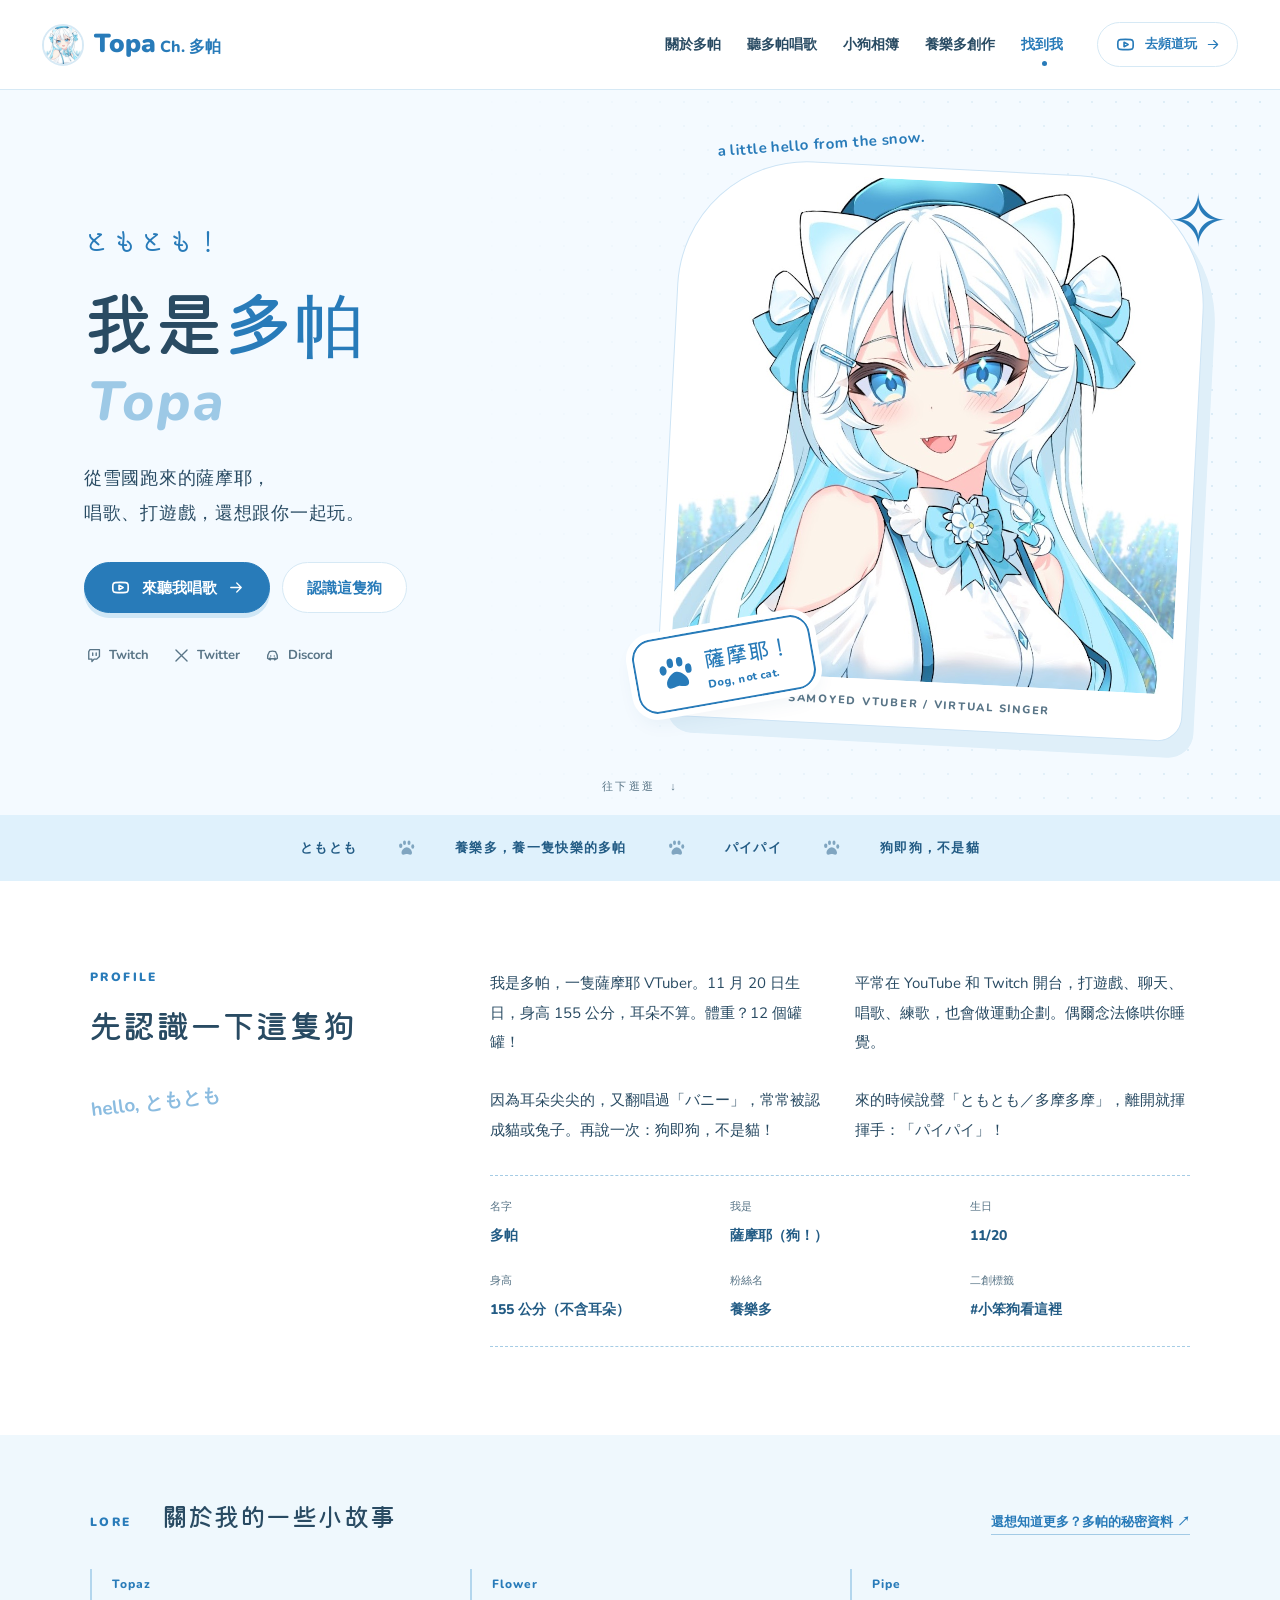
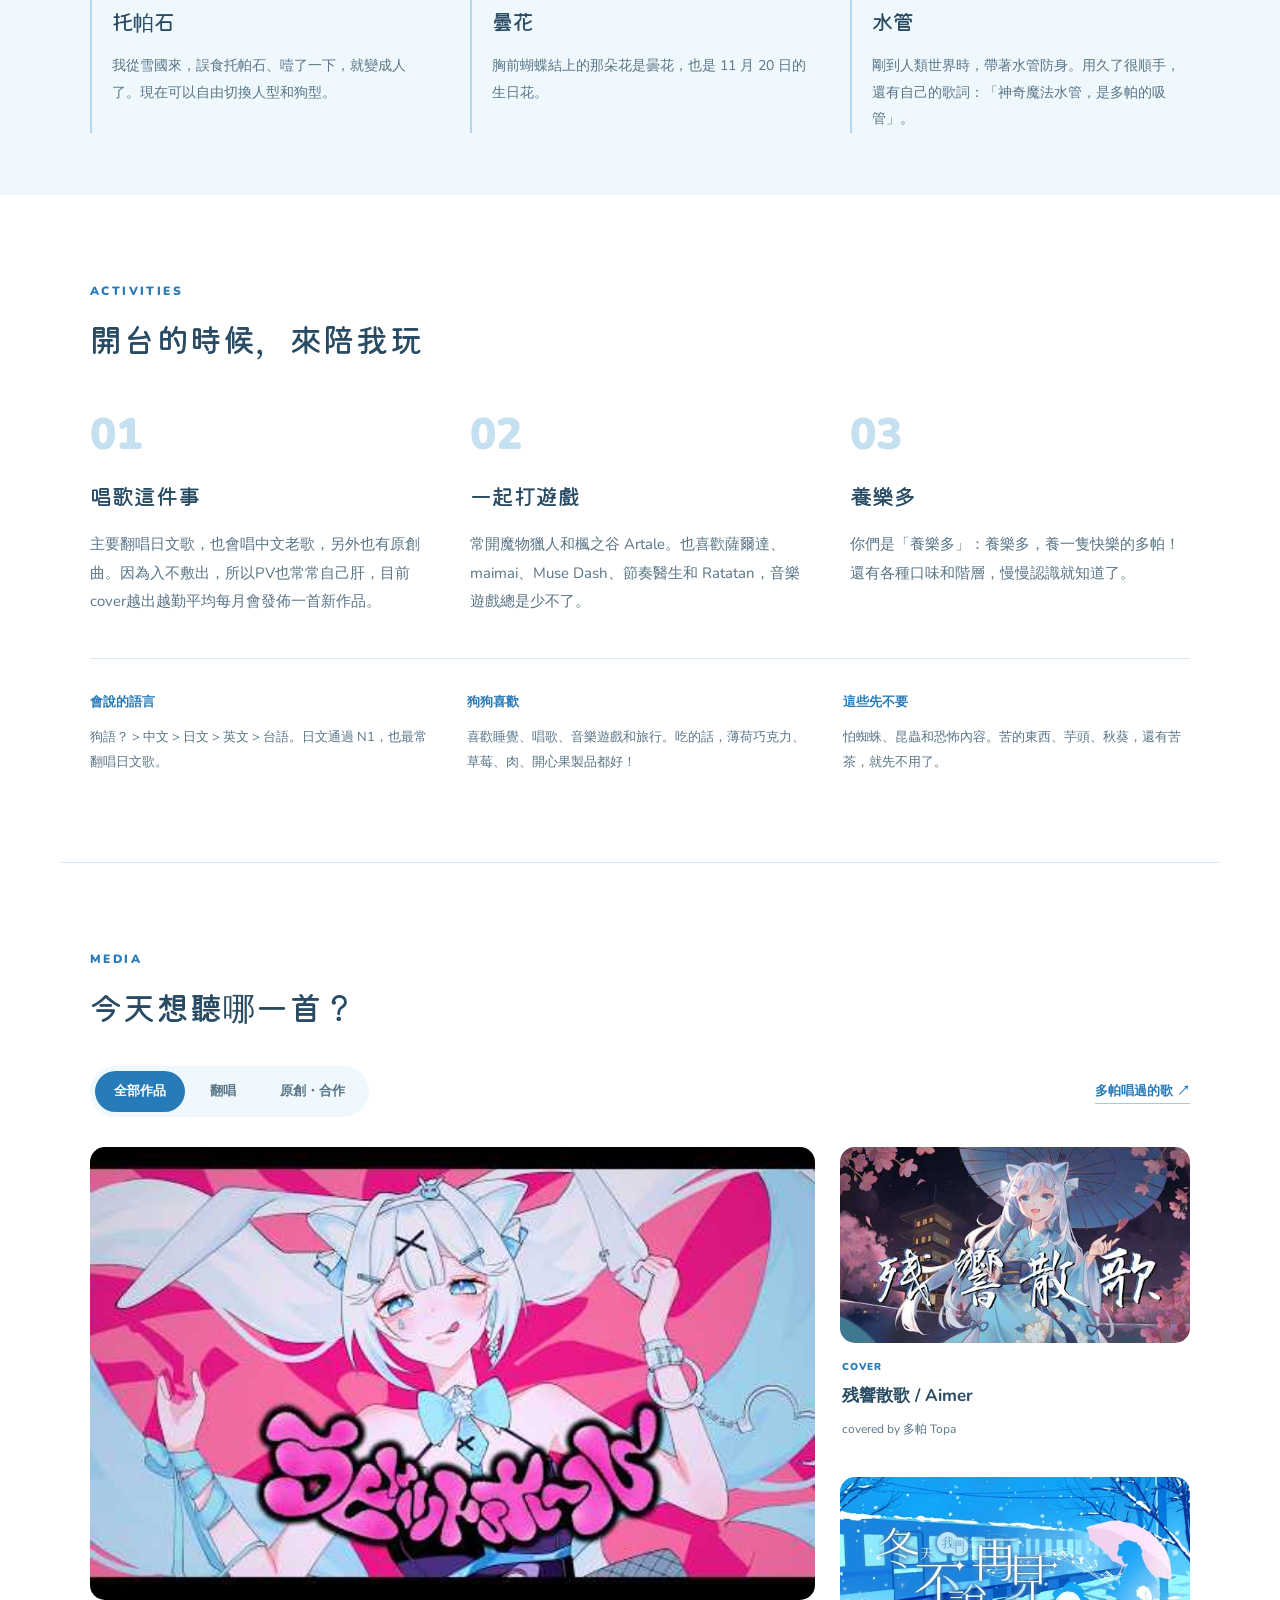
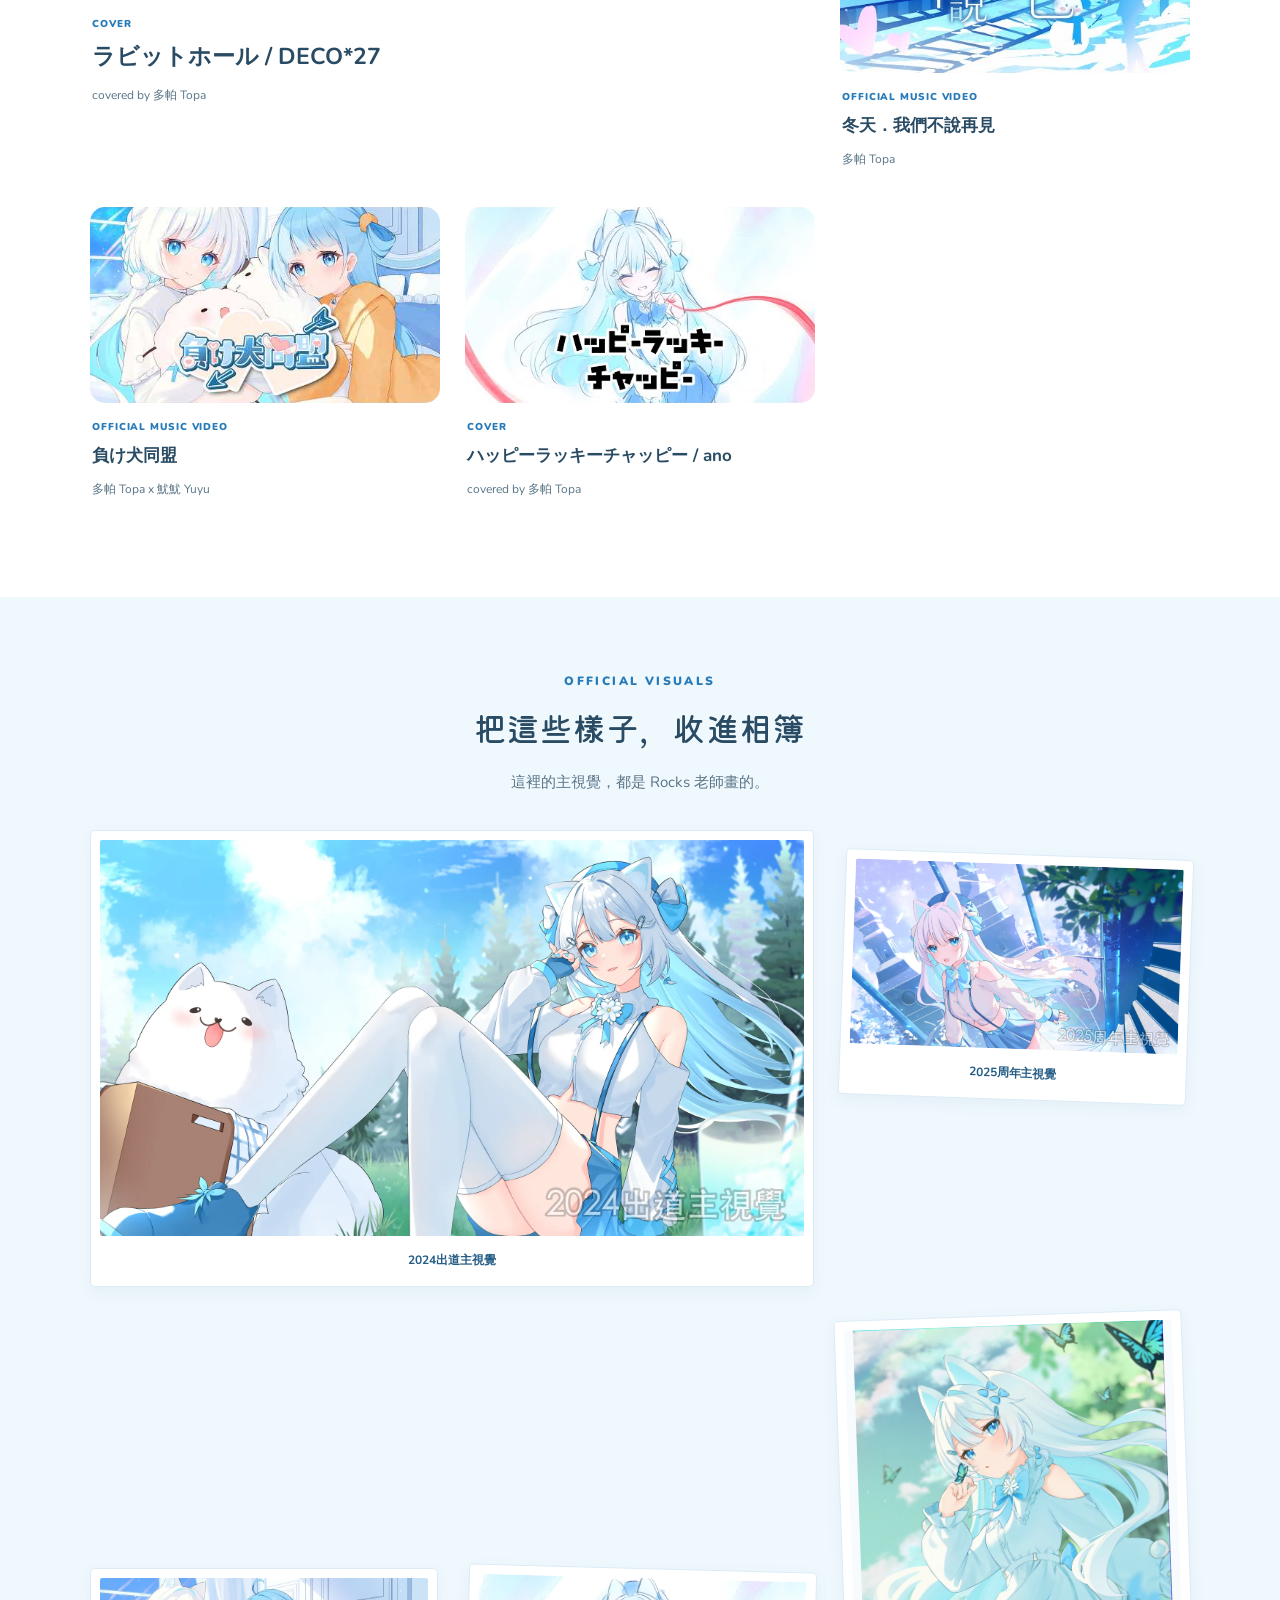
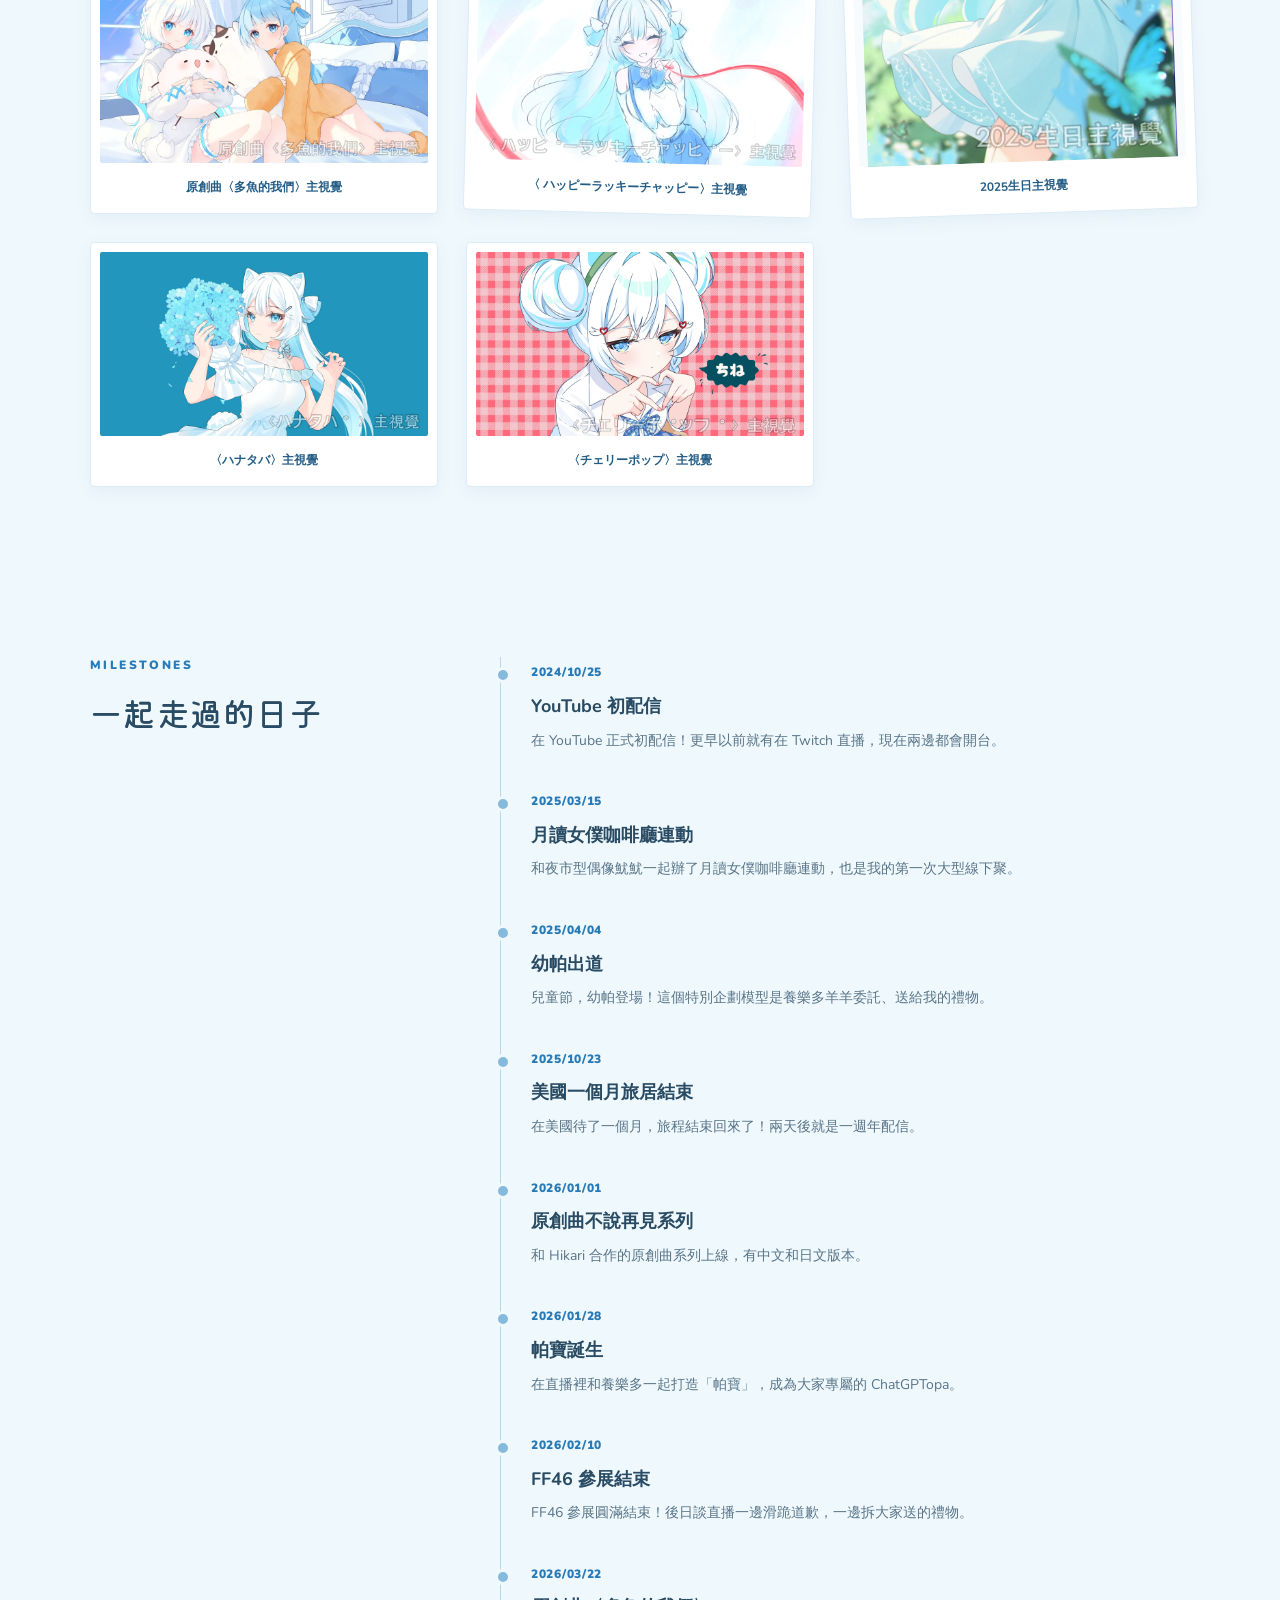
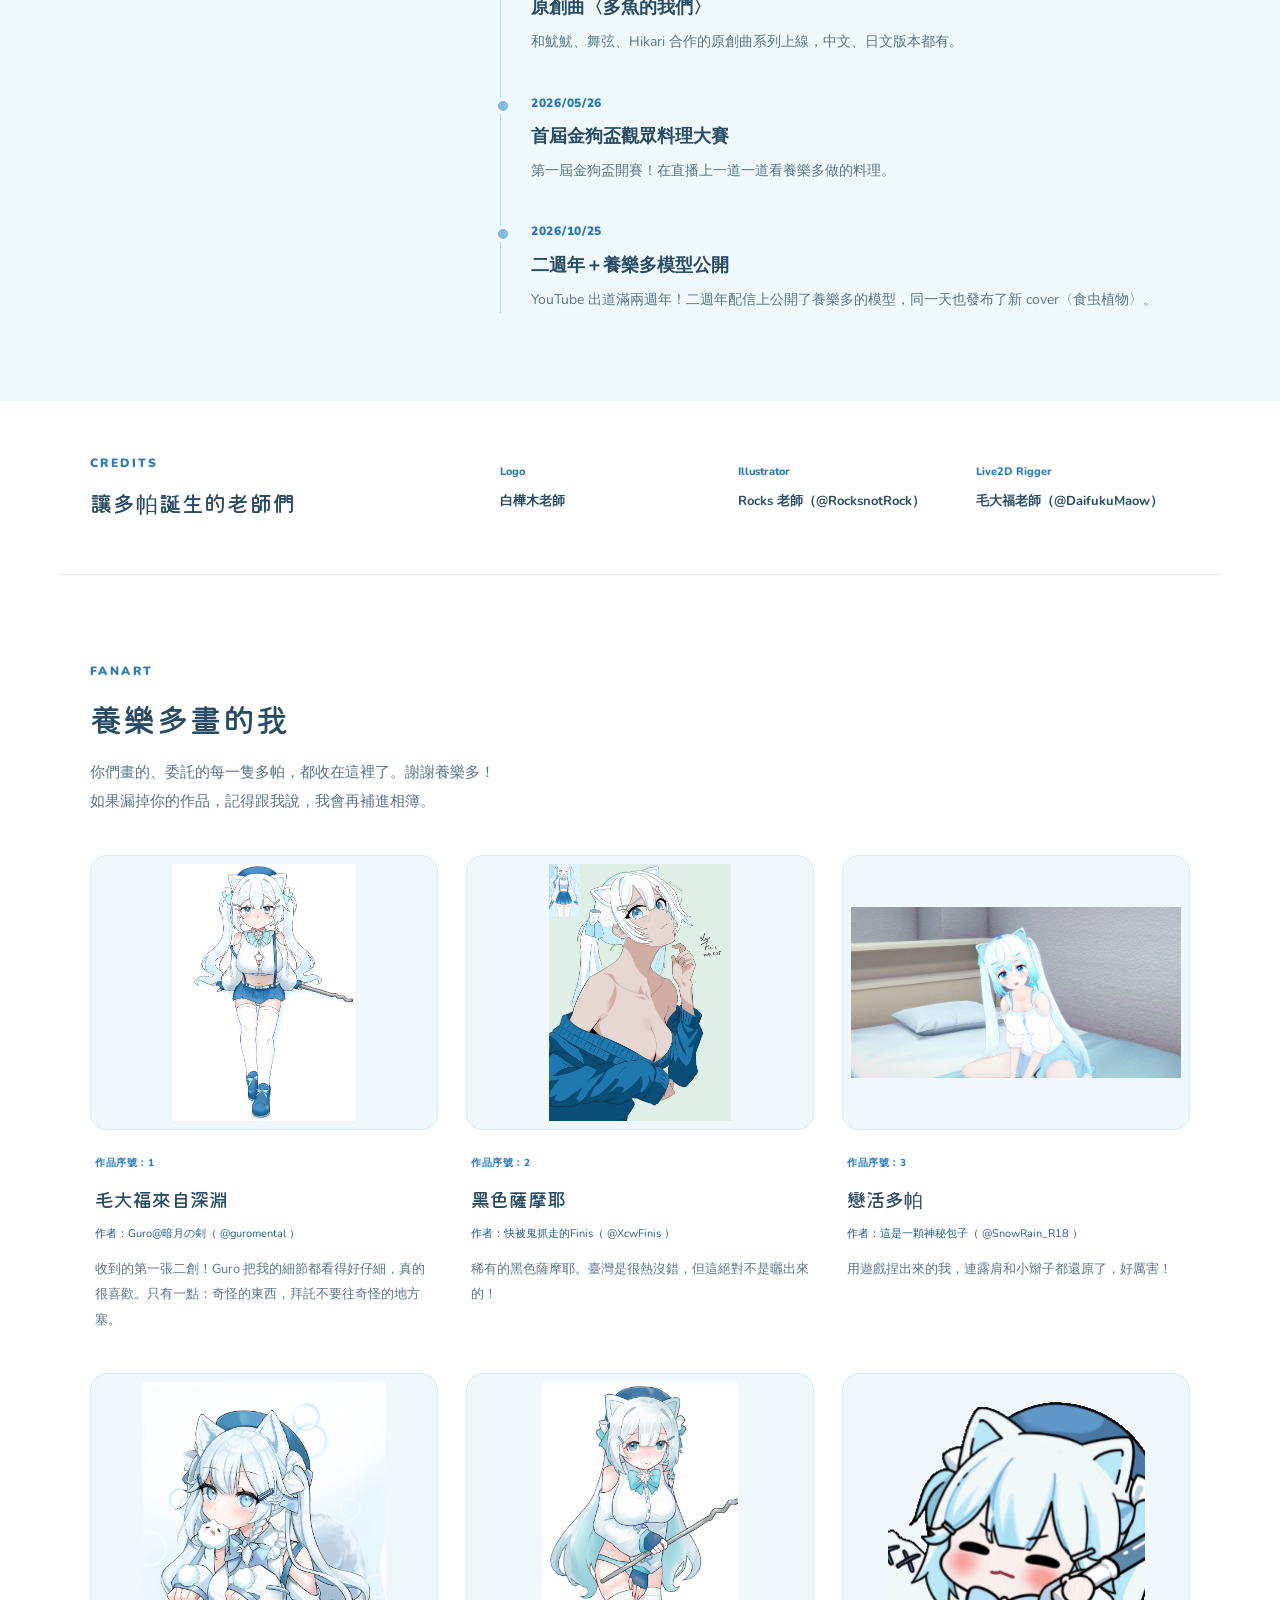
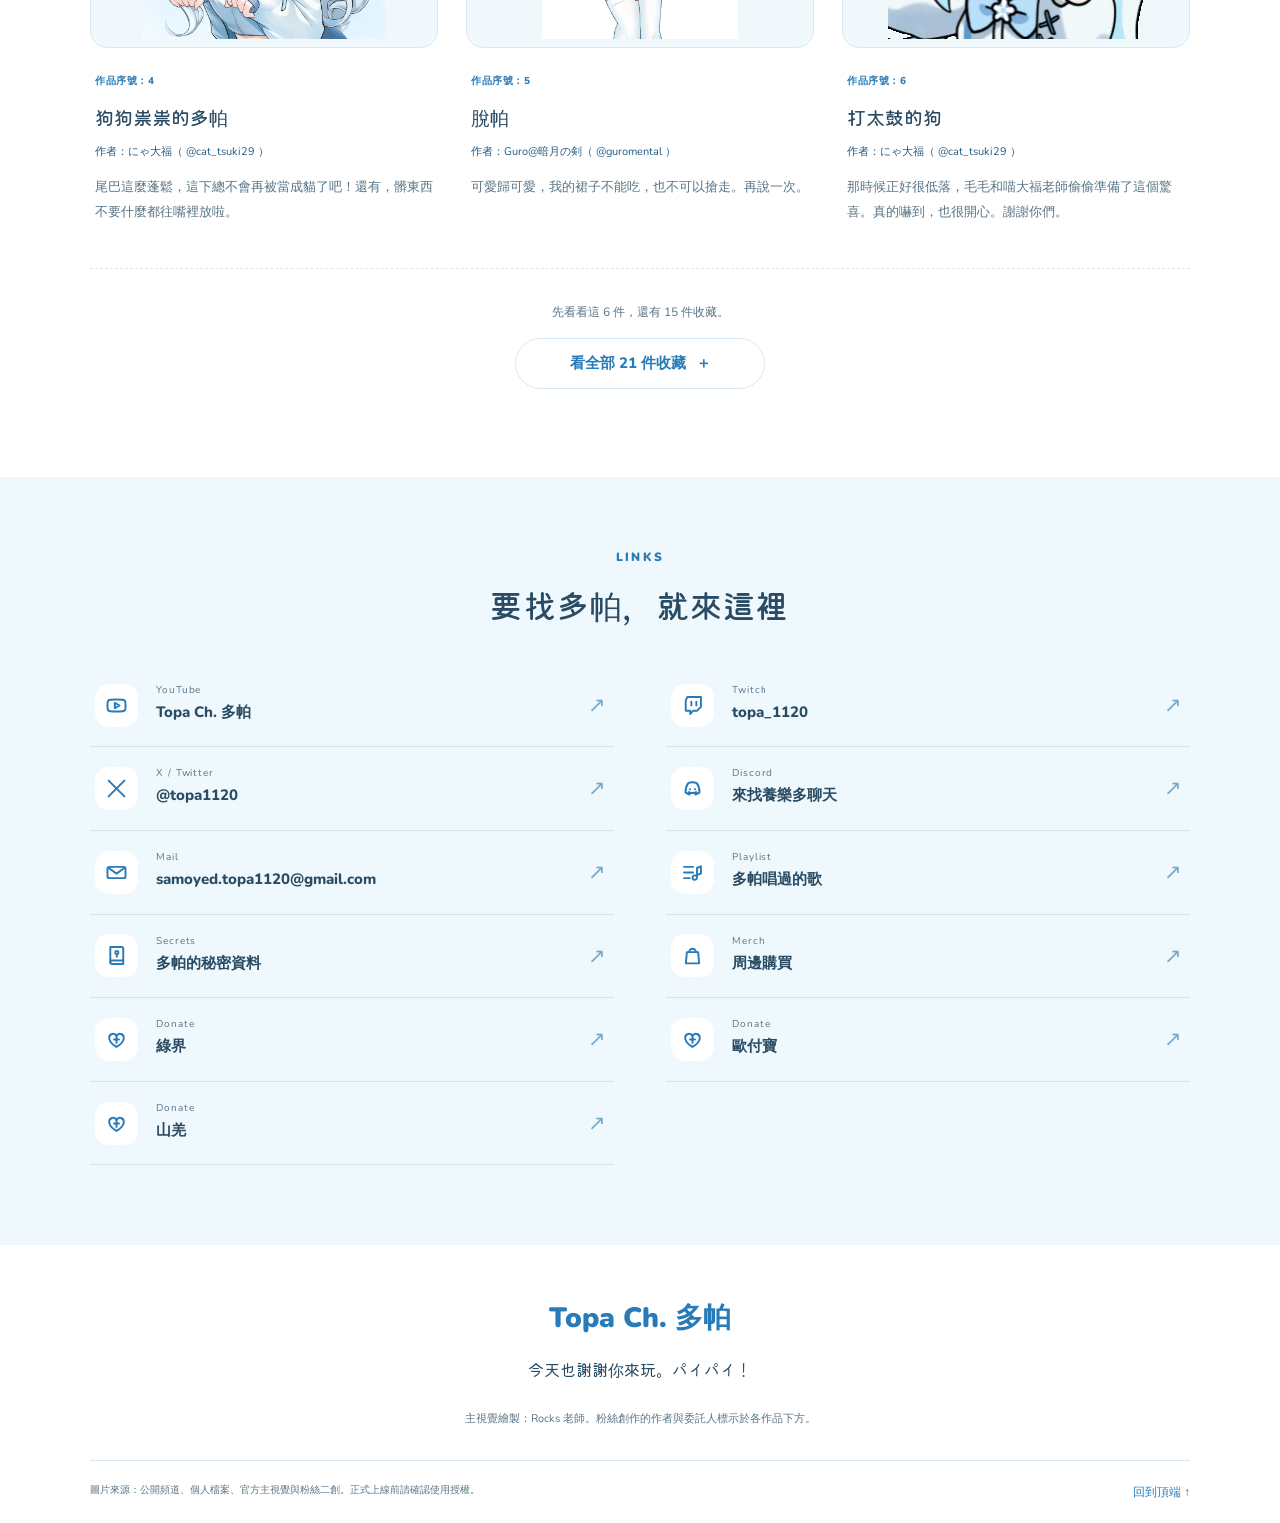
==== commit 2f8b8d98: "一起走過的日子：新增美國旅居、帕寶誕生、FF46、金狗盃 Co-Authored-By: Claude Opus 5.5 <noreply@anthropic.com>" ====
--- a/index.html
+++ b/index.html
@@ -303,14 +303,34 @@
             <p>兒童節，幼帕登場！這個特別企劃模型是養樂多羊羊委託、送給我的禮物。</p>
           </article>
           <article>
+            <time>2025/10/23</time>
+            <h3>美國一個月旅居結束</h3>
+            <p>在美國待了一個月，旅程結束回來了！兩天後就是一週年配信。</p>
+          </article>
+          <article>
             <time>2026/01/01</time>
             <h3>原創曲不說再見系列</h3>
             <p>和 Hikari 合作的原創曲系列上線，有中文和日文版本。</p>
           </article>
           <article>
+            <time>2026/01/28</time>
+            <h3>帕寶誕生</h3>
+            <p>在直播裡和養樂多一起打造「帕寶」，成為大家專屬的 ChatGPTopa。</p>
+          </article>
+          <article>
+            <time>2026/02/10</time>
+            <h3>FF46 參展結束</h3>
+            <p>FF46 參展圓滿結束！後日談直播一邊滑跪道歉，一邊拆大家送的禮物。</p>
+          </article>
+          <article>
             <time>2026/03/22</time>
             <h3>原創曲〈多魚的我們〉</h3>
             <p>和魷魷、舞弦、Hikari 合作的原創曲系列上線，中文、日文版本都有。</p>
+          </article>
+          <article>
+            <time>2026/05/26</time>
+            <h3>首屆金狗盃觀眾料理大賽</h3>
+            <p>第一屆金狗盃開賽！在直播上一道一道看養樂多做的料理。</p>
           </article>
           <article>
             <time>2026/10/25</time>
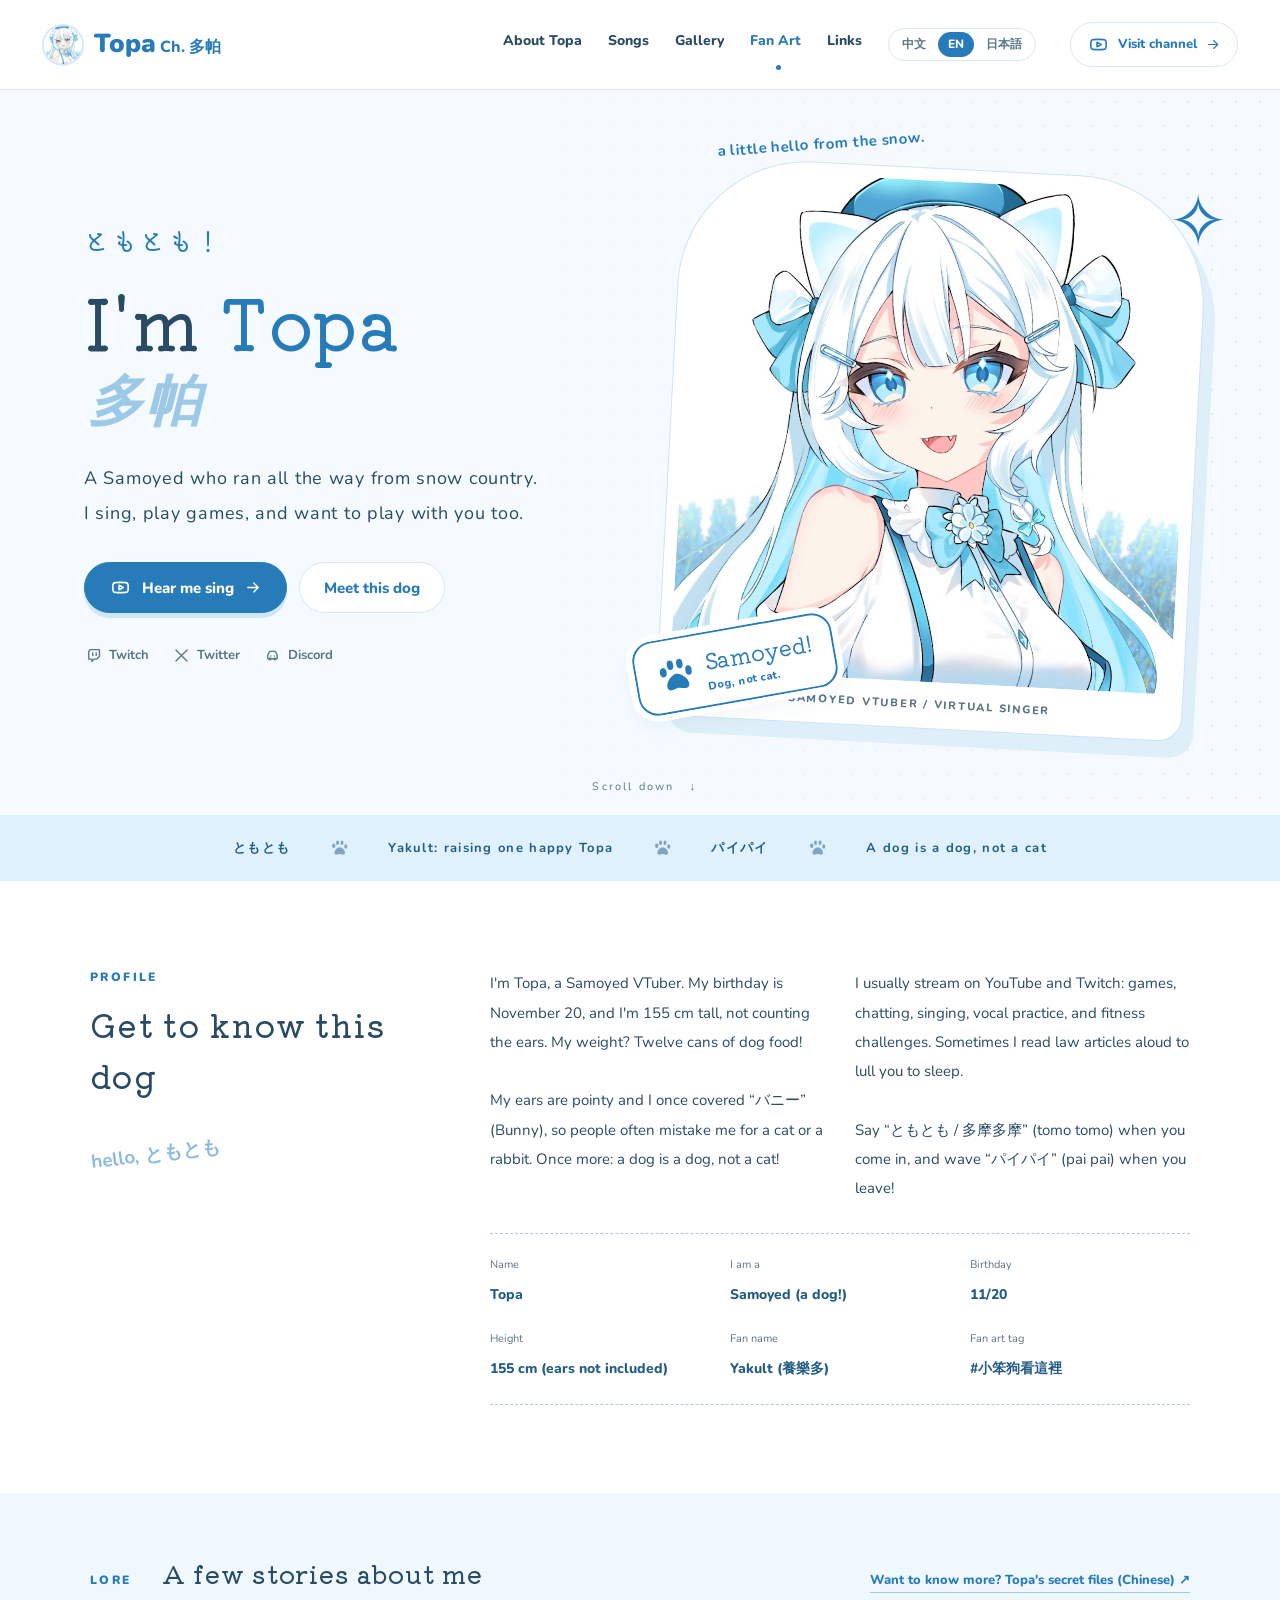
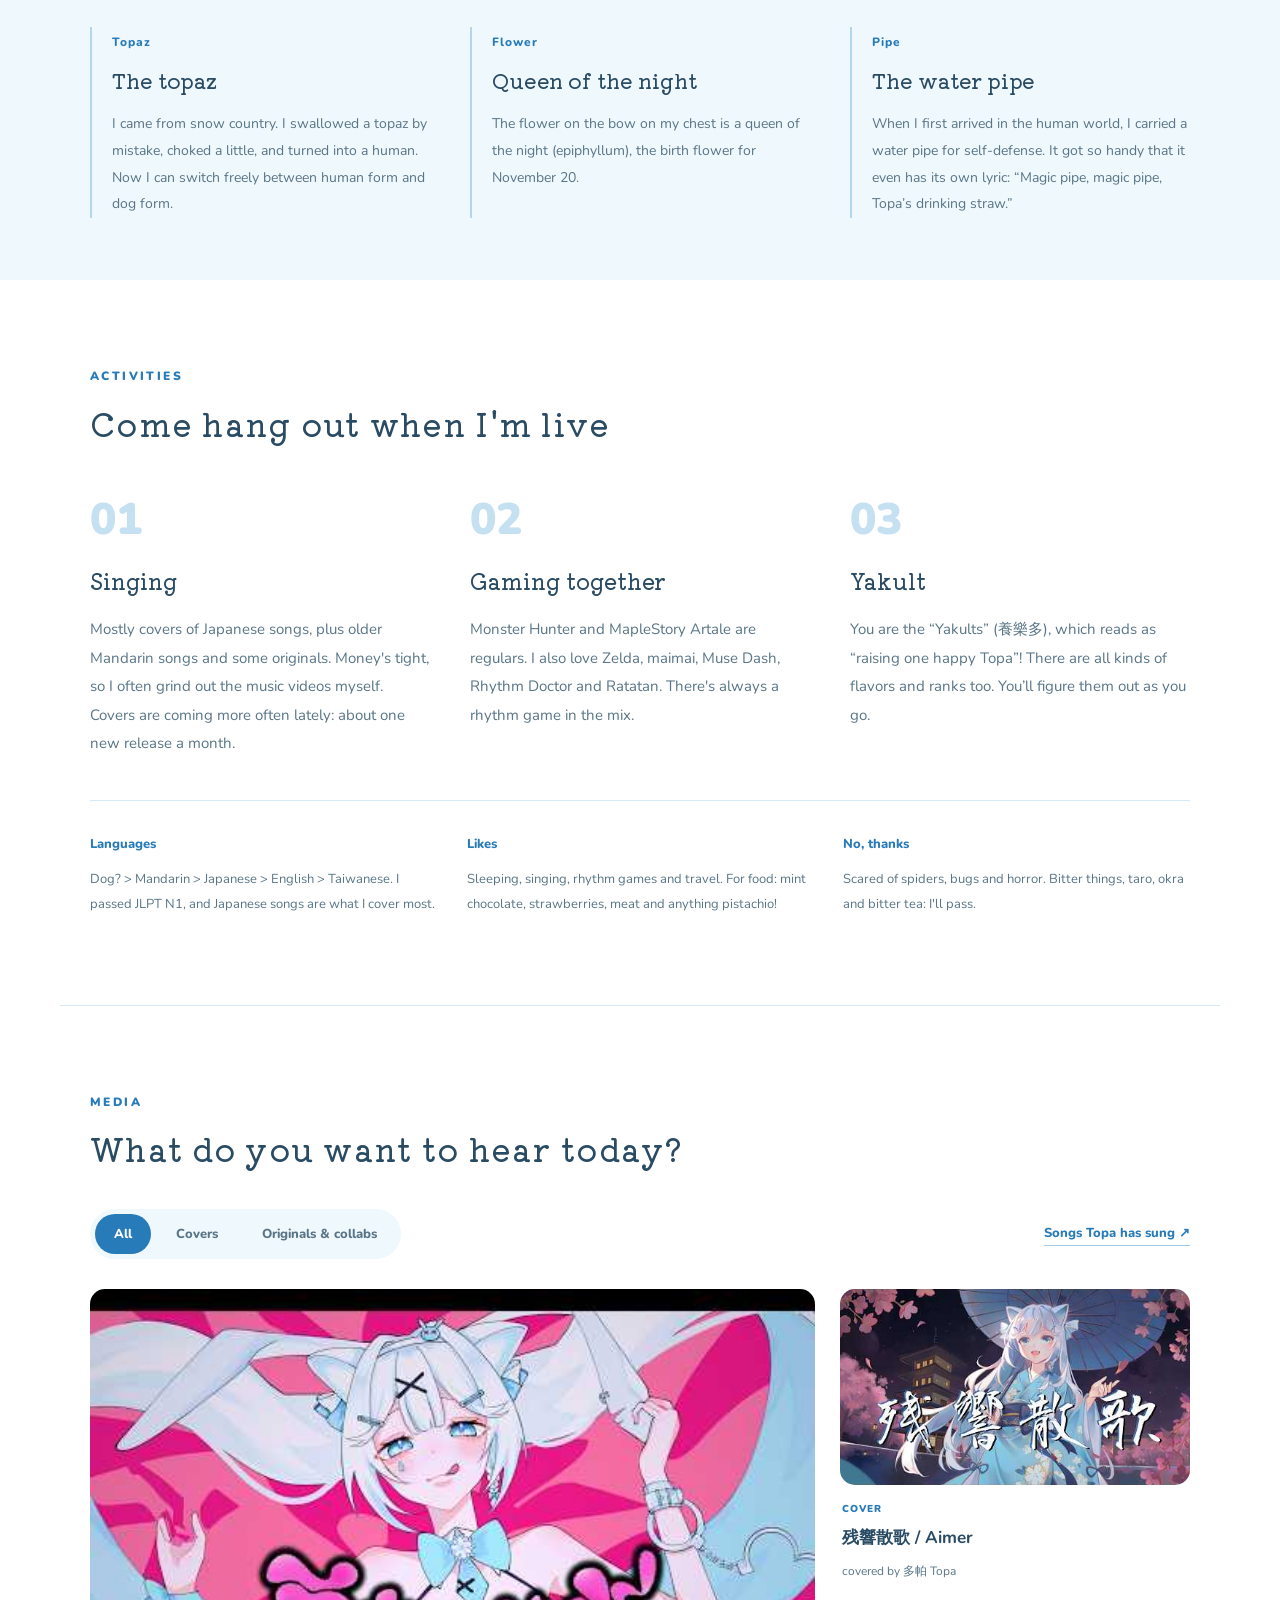
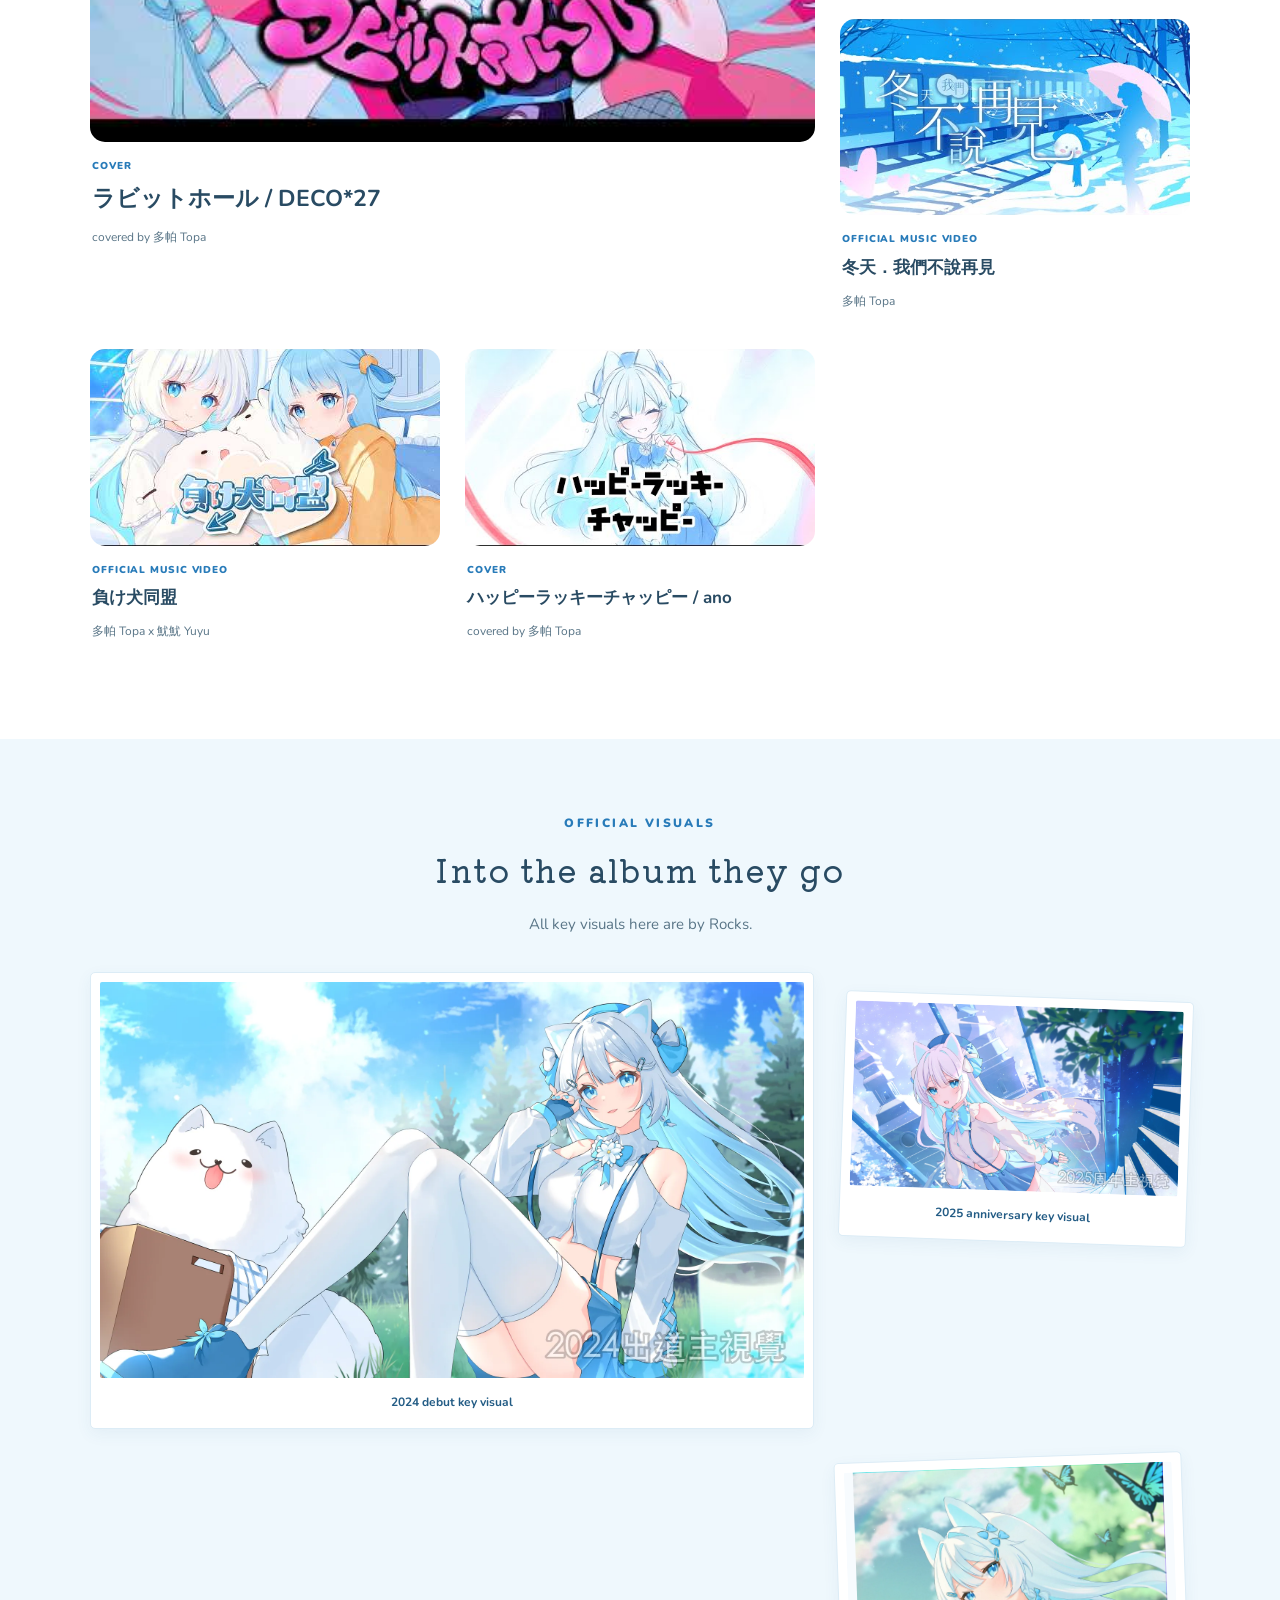
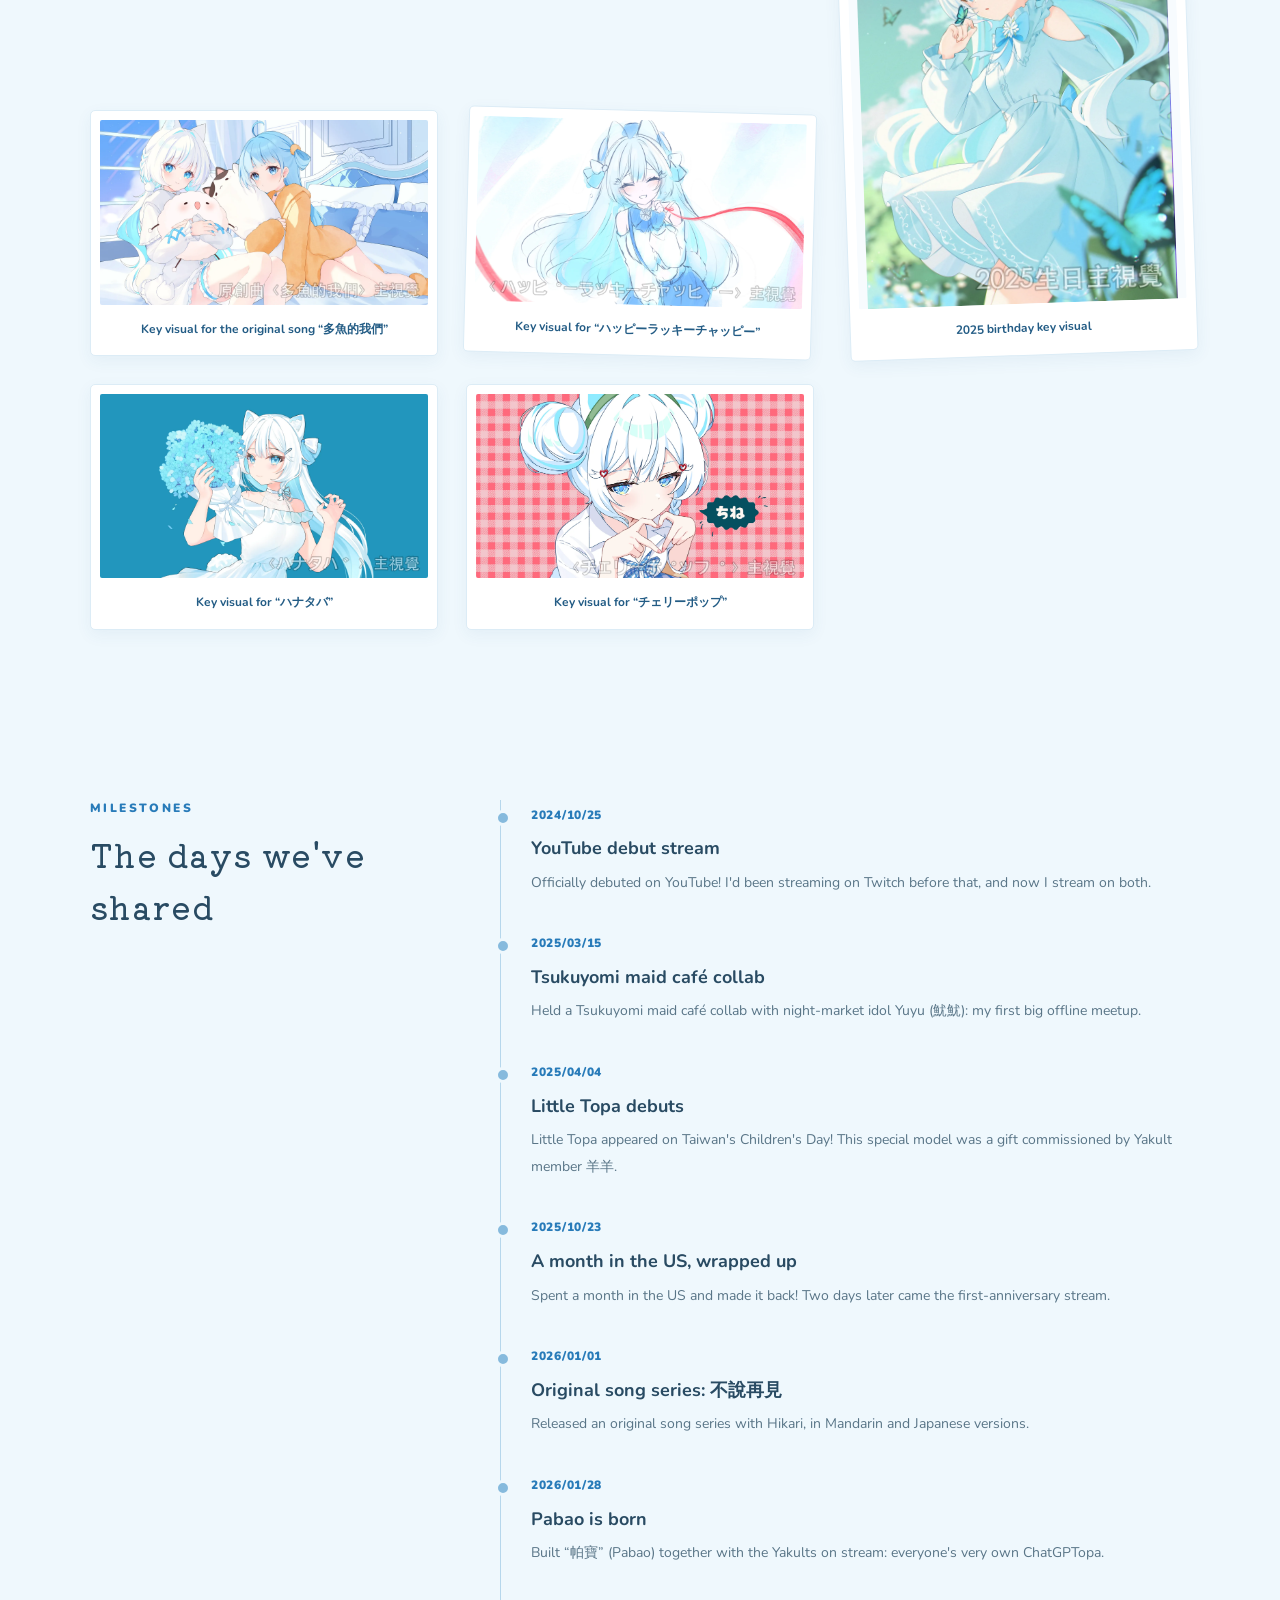
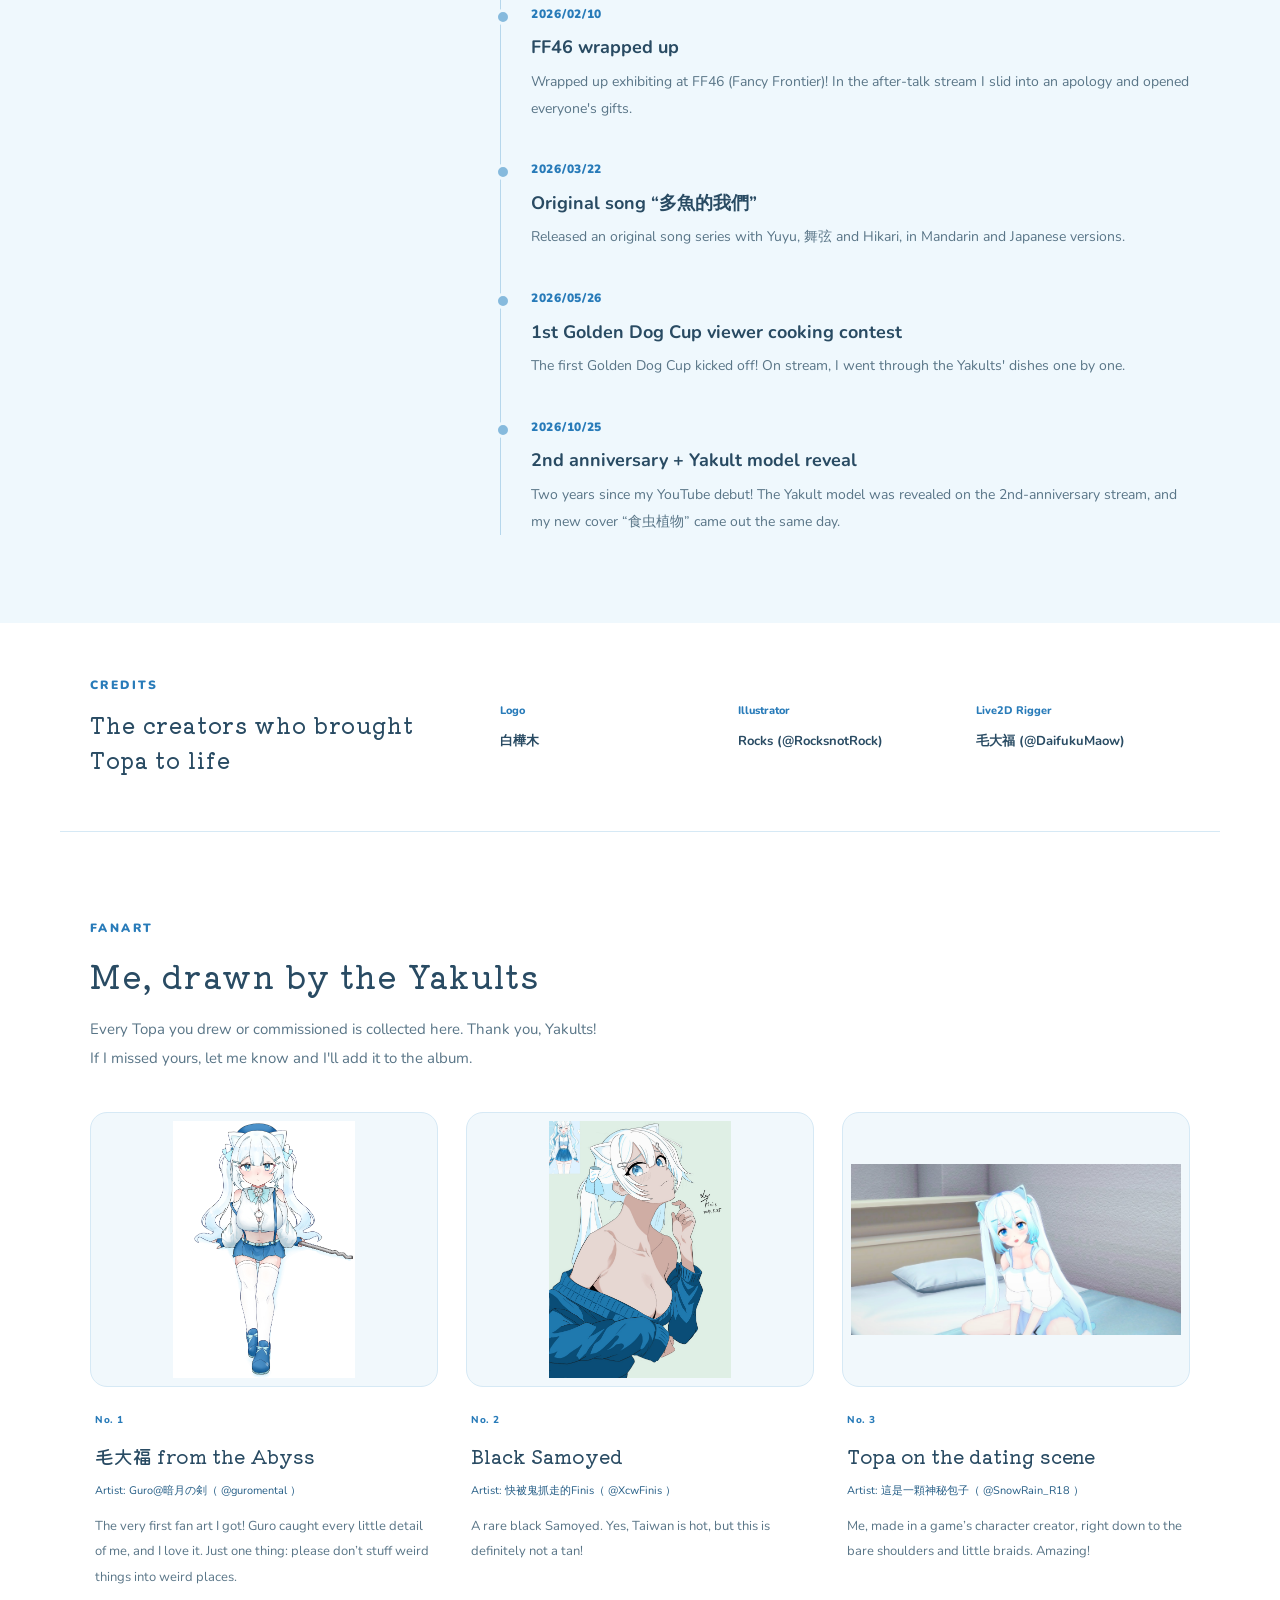
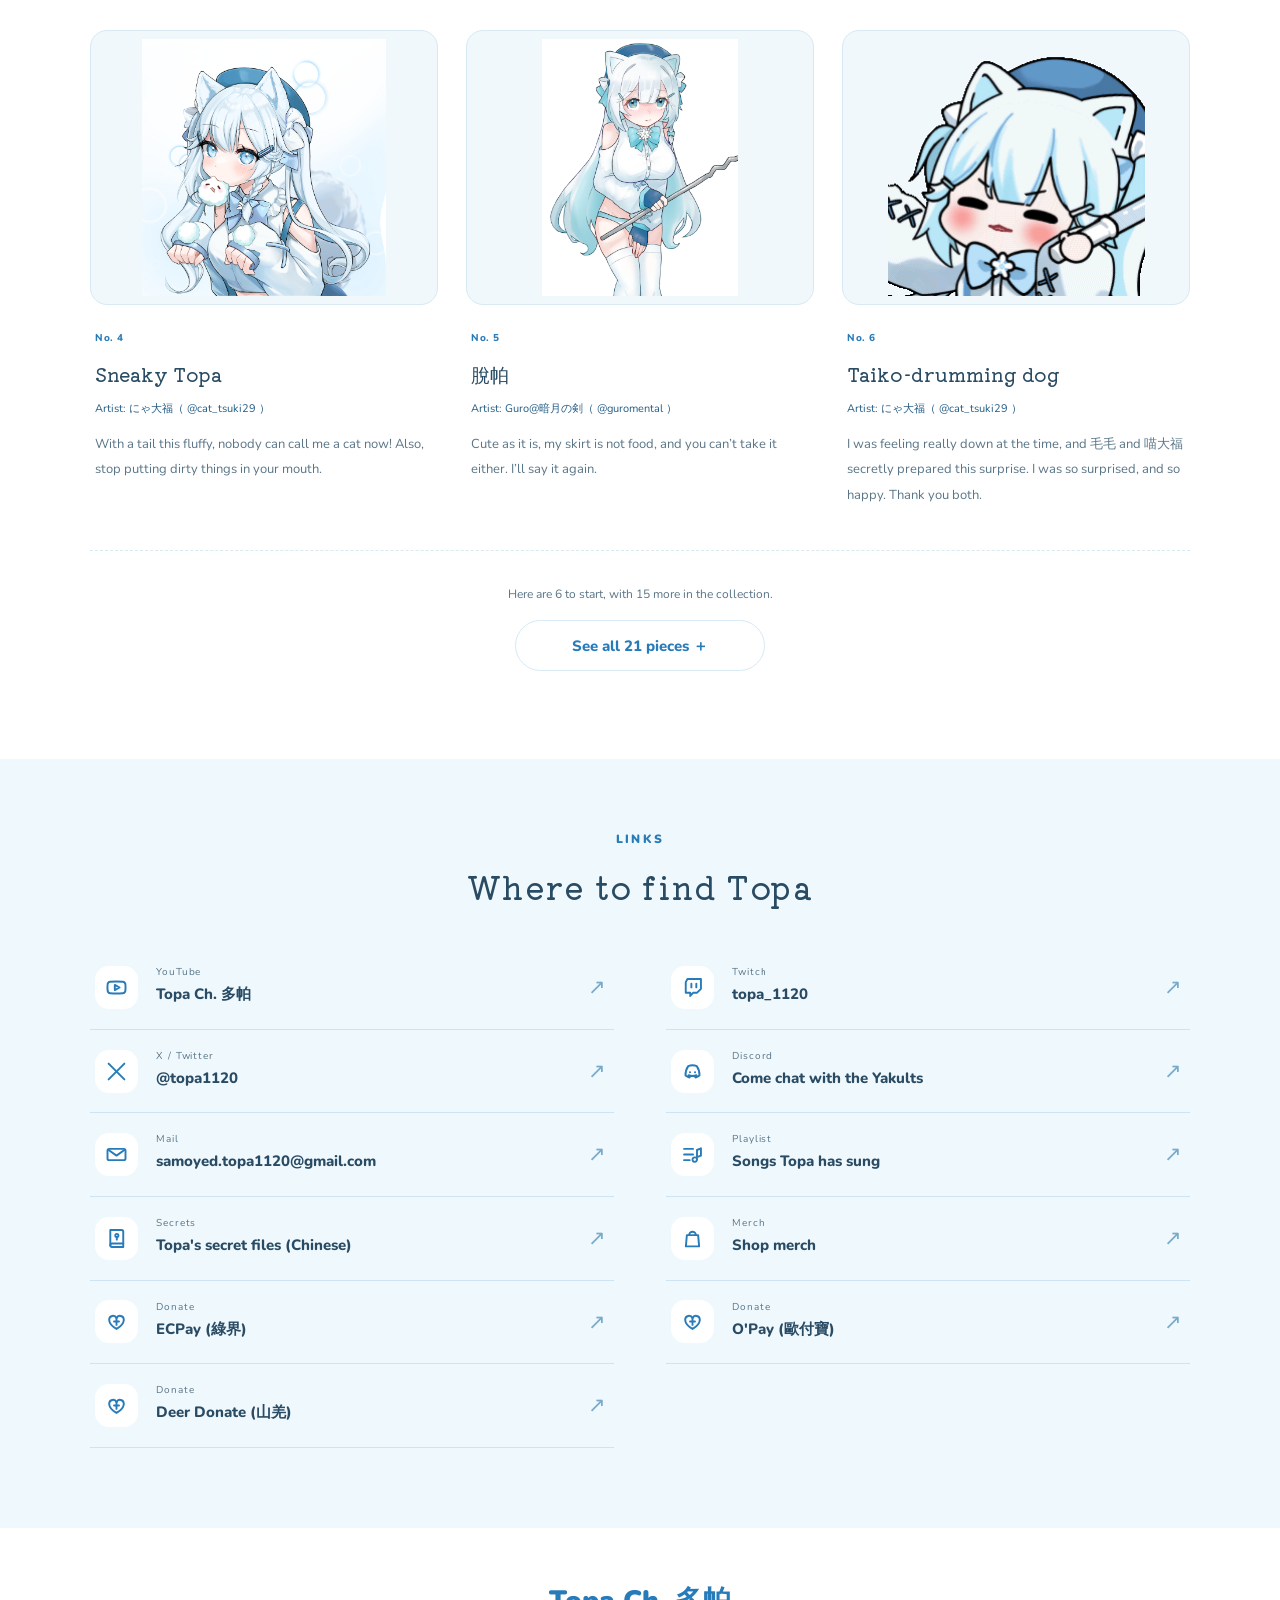
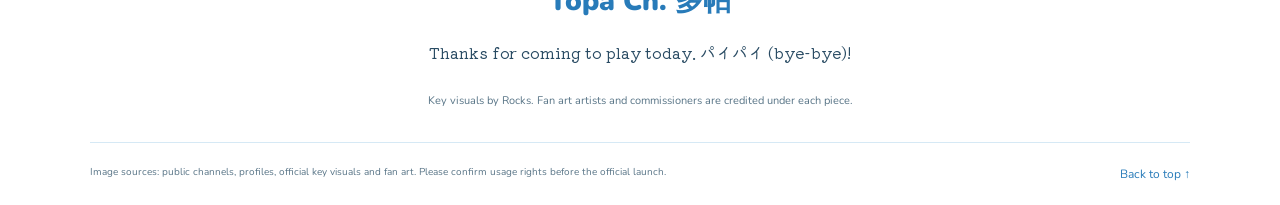
==== commit 9172b2be: "新增英文、日文版本與語言切換開關 - 新增 i18n.js：英文、日文翻譯與切換邏輯；中文原文仍寫在 index.html，帶 data-i18n key - 頁首導覽加入「中文／EN／日本語」開關，" ====
--- a/index.html
+++ b/index.html
@@ -46,11 +46,31 @@
     <title>Topa Ch. 多帕 | 薩摩耶 VTuber</title>
     <link rel="stylesheet" href="./styles.css?v=c8faafeb53ed" />
   <link rel="icon" href="./assets/topa-avatar.jpg" type="image/jpeg" />
+    <script>
+      // Pick the language before the first paint so English/Japanese visitors don't see a flash of Chinese.
+      (function () {
+        var language = 'zh-Hant', stored = null, wanted = new URLSearchParams(location.search).get('lang');
+        try { stored = localStorage.getItem('topa-lang'); } catch (error) {}
+        var browser = navigator.languages || [navigator.language || ''];
+        if (/^(zh-Hant|en|ja)$/.test(wanted || '')) language = wanted;
+        else if (/^(zh-Hant|en|ja)$/.test(stored || '')) language = stored;
+        else if (!browser.some(function (code) { return /^zh/i.test(code); })) {
+          language = browser.some(function (code) { return /^ja/i.test(code); }) ? 'ja' : 'en';
+        }
+        window.topaInitialLanguage = language;
+        if (language !== 'zh-Hant') {
+          var root = document.documentElement;
+          root.classList.add('lang-pending');
+          setTimeout(function () { root.classList.remove('lang-pending'); }, 2000);
+        }
+      })();
+    </script>
+    <script src="./i18n.js" defer></script>
     <script src="./script.js?v=2479ef6513aa" defer></script>
   <noscript><style>@media(max-width:620px){.site-header{height:auto;position:relative}.header-inner{flex-wrap:wrap;padding-block:14px}.site-header nav{position:static;display:flex;flex-wrap:wrap;gap:10px 20px;order:4;width:100%;padding:8px 0;box-shadow:none;border:0}.site-header nav a{padding:3px;font-size:12px}}</style></noscript>
   </head>
   <body>
-<a class="skip-link" href="#main-content">跳到主要內容</a>
+<a class="skip-link" href="#main-content" data-i18n="skip">跳到主要內容</a>
 <svg class="icon-sprite" aria-hidden="true" focusable="false" xmlns="http://www.w3.org/2000/svg" xmlns:xlink="http://www.w3.org/1999/xlink">
       <symbol id="icon-youtube" viewBox="0 0 24 24">
         <path d="M6.4 6.9c3.7-.3 7.5-.3 11.2 0 1.2.1 2.1 1 2.3 2.2.2 1.9.2 3.9 0 5.8-.2 1.2-1.1 2.1-2.3 2.2-3.7.3-7.5.3-11.2 0-1.2-.1-2.1-1-2.3-2.2-.2-1.9-.2-3.9 0-5.8.2-1.2 1.1-2.1 2.3-2.2Z" />
@@ -96,109 +116,109 @@
         <path d="M9.8 12h4.4" />
       </symbol>
     <symbol id="icon-arrow" viewBox="0 0 24 24"><path d="M5 12h14m-6-6 6 6-6 6"/></symbol><symbol id="icon-paw" viewBox="0 0 24 24"><ellipse cx="5" cy="9" rx="2.2" ry="3"/><ellipse cx="10" cy="5" rx="2" ry="3"/><ellipse cx="16" cy="5" rx="2" ry="3"/><ellipse cx="21" cy="10" rx="2" ry="3"/><path d="M6 18c0-3 4-7 7-7s7 4 7 7c0 5-5 2-7 2s-7 3-7-2Z"/></symbol></svg><header class="site-header"><div class="header-inner">
-<a class="brand" href="#top" aria-label="Topa Ch. 多帕，回到首頁"><img src="./assets/topa-avatar.jpg" alt="" width="42" height="42" /><span>Topa<span class="brand-small"> Ch. 多帕</span></span></a>
+<a class="brand" href="#top" aria-label="Topa Ch. 多帕，回到首頁" data-i18n-aria-label="a11y.brand"><img src="./assets/topa-avatar.jpg" alt="" width="42" height="42" /><span>Topa<span class="brand-small"> Ch. 多帕</span></span></a>
 <button class="menu-toggle" type="button" aria-label="開啟導覽選單" aria-expanded="false" aria-controls="main-nav" hidden><span></span><span></span></button>
-<nav id="main-nav" aria-label="主要導覽"><a href="#profile">關於多帕</a><a href="#media">聽多帕唱歌</a><a href="#visuals">小狗相簿</a><a href="#fanart">養樂多創作</a><a href="#links">找到我</a></nav>
-<a class="header-youtube" href="https://www.youtube.com/@Topa1120.channel" target="_blank" rel="noopener noreferrer"><svg class="icon" aria-hidden="true"><use href="#icon-youtube"></use></svg><span>去頻道玩</span><svg class="icon" aria-hidden="true"><use href="#icon-arrow"></use></svg></a>
+<nav id="main-nav" aria-label="主要導覽" data-i18n-aria-label="a11y.nav"><a href="#profile" data-i18n="nav.profile">關於多帕</a><a href="#media" data-i18n="nav.media">聽多帕唱歌</a><a href="#visuals" data-i18n="nav.visuals">小狗相簿</a><a href="#fanart" data-i18n="nav.fanart">養樂多創作</a><a href="#links" data-i18n="nav.links">找到我</a><div class="lang-switch" role="group" aria-label="語言 / Language / 言語" hidden><button type="button" data-lang="zh-Hant" lang="zh-Hant" aria-label="中文" aria-pressed="true">中<span class="lang-long">文</span></button><button type="button" data-lang="en" lang="en" aria-label="English" aria-pressed="false">EN</button><button type="button" data-lang="ja" lang="ja" aria-label="日本語" aria-pressed="false">日<span class="lang-long">本語</span></button></div></nav>
+<a class="header-youtube" href="https://www.youtube.com/@Topa1120.channel" target="_blank" rel="noopener noreferrer"><svg class="icon" aria-hidden="true"><use href="#icon-youtube"></use></svg><span data-i18n="header.channel">去頻道玩</span><svg class="icon" aria-hidden="true"><use href="#icon-arrow"></use></svg></a>
 </div></header>
 <main id="main-content"><div id="top"></div>
 <section class="hero" aria-labelledby="hero-title"><div class="hero-inner">
-<div class="hero-copy"><p class="hero-greeting">ともとも！</p><h1 id="hero-title">我是<span>多帕</span><i>Topa</i></h1>
-<p class="hero-intro">從雪國跑來的薩摩耶，<br />唱歌、打遊戲，還想跟你一起玩。</p>
-<div class="hero-actions"><a class="button primary" href="https://www.youtube.com/@Topa1120.channel" target="_blank" rel="noopener noreferrer"><svg class="icon" aria-hidden="true"><use href="#icon-youtube"></use></svg>來聽我唱歌<svg class="icon" aria-hidden="true"><use href="#icon-arrow"></use></svg></a><a class="button secondary" href="#profile">認識這隻狗</a></div>
-<div class="hero-socials" aria-label="社群連結"><a href="https://www.twitch.tv/topa_1120" target="_blank" rel="noopener noreferrer"><svg class="icon" aria-hidden="true"><use href="#icon-twitch"></use></svg>Twitch</a><a href="https://x.com/topa1120" target="_blank" rel="noopener noreferrer"><svg class="icon" aria-hidden="true"><use href="#icon-x"></use></svg>Twitter</a><a href="https://discord.com/invite/Zx7xM9aJVY" target="_blank" rel="noopener noreferrer"><svg class="icon" aria-hidden="true"><use href="#icon-discord"></use></svg>Discord</a></div></div>
-<div class="hero-art"><span class="art-note">a little hello from the snow.</span><figure class="portrait"><img src="./assets/topa-avatar.jpg" alt="白髮藍眼、胸前戴著曇花蝴蝶結的薩摩耶多帕" width="900" height="900" fetchpriority="high" /><figcaption>Samoyed VTuber / Virtual Singer</figcaption></figure><div class="dog-sticker"><svg class="icon" aria-hidden="true"><use href="#icon-paw"></use></svg><span>薩摩耶！<small>Dog, not cat.</small></span></div><span class="art-spark" aria-hidden="true">✧</span></div>
-</div><a class="scroll-note" href="#profile">往下逛逛 <span aria-hidden="true">↓</span></a></section>
-<div class="ticker" aria-label="多帕的小招呼"><span>ともとも</span><svg class="icon" aria-hidden="true"><use href="#icon-paw"></use></svg><span>養樂多，養一隻快樂的多帕</span><svg class="icon" aria-hidden="true"><use href="#icon-paw"></use></svg><span>パイパイ</span><svg class="icon" aria-hidden="true"><use href="#icon-paw"></use></svg><span>狗即狗，不是貓</span></div>
+<div class="hero-copy"><p class="hero-greeting">ともとも！</p><h1 id="hero-title" data-i18n="hero.title">我是<span>多帕</span><i>Topa</i></h1>
+<p class="hero-intro" data-i18n="hero.intro">從雪國跑來的薩摩耶，<br />唱歌、打遊戲，還想跟你一起玩。</p>
+<div class="hero-actions"><a class="button primary" href="https://www.youtube.com/@Topa1120.channel" target="_blank" rel="noopener noreferrer"><svg class="icon" aria-hidden="true"><use href="#icon-youtube"></use></svg><span data-i18n="hero.listen">來聽我唱歌</span><svg class="icon" aria-hidden="true"><use href="#icon-arrow"></use></svg></a><a class="button secondary" href="#profile" data-i18n="hero.meet">認識這隻狗</a></div>
+<div class="hero-socials" aria-label="社群連結" data-i18n-aria-label="a11y.socials"><a href="https://www.twitch.tv/topa_1120" target="_blank" rel="noopener noreferrer"><svg class="icon" aria-hidden="true"><use href="#icon-twitch"></use></svg>Twitch</a><a href="https://x.com/topa1120" target="_blank" rel="noopener noreferrer"><svg class="icon" aria-hidden="true"><use href="#icon-x"></use></svg>Twitter</a><a href="https://discord.com/invite/Zx7xM9aJVY" target="_blank" rel="noopener noreferrer"><svg class="icon" aria-hidden="true"><use href="#icon-discord"></use></svg>Discord</a></div></div>
+<div class="hero-art"><span class="art-note">a little hello from the snow.</span><figure class="portrait"><img src="./assets/topa-avatar.jpg" alt="白髮藍眼、胸前戴著曇花蝴蝶結的薩摩耶多帕" data-i18n-alt="a11y.portrait" width="900" height="900" fetchpriority="high" /><figcaption>Samoyed VTuber / Virtual Singer</figcaption></figure><div class="dog-sticker"><svg class="icon" aria-hidden="true"><use href="#icon-paw"></use></svg><span data-i18n="hero.sticker">薩摩耶！<small>Dog, not cat.</small></span></div><span class="art-spark" aria-hidden="true">✧</span></div>
+</div><a class="scroll-note" href="#profile"><span data-i18n="hero.scroll">往下逛逛</span> <span aria-hidden="true">↓</span></a></section>
+<div class="ticker" aria-label="多帕的小招呼" data-i18n-aria-label="a11y.ticker"><span>ともとも</span><svg class="icon" aria-hidden="true"><use href="#icon-paw"></use></svg><span data-i18n="ticker.yakult">養樂多，養一隻快樂的多帕</span><svg class="icon" aria-hidden="true"><use href="#icon-paw"></use></svg><span>パイパイ</span><svg class="icon" aria-hidden="true"><use href="#icon-paw"></use></svg><span data-i18n="ticker.dog">狗即狗，不是貓</span></div>
 <section id="profile" class="section profile-grid">
         <div class="section-head">
           <p class="eyebrow">Profile</p>
-          <h2>先認識一下這隻狗</h2>
+          <h2 data-i18n="profile.title">先認識一下這隻狗</h2>
         </div>
         <div class="profile-copy"><div class="profile-prose">
-          <p>
+          <p data-i18n="profile.p1">
             我是多帕，一隻薩摩耶 VTuber。11 月 20 日生日，身高 155 公分，耳朵不算。體重？12 個罐罐！<br /><br />因為耳朵尖尖的，又翻唱過「バニー」，常常被認成貓或兔子。再說一次：狗即狗，不是貓！
           </p>
-          <p>
+          <p data-i18n="profile.p2">
             平常在 YouTube 和 Twitch 開台，打遊戲、聊天、唱歌、練歌，也會做運動企劃。偶爾念法條哄你睡覺。<br /><br />來的時候說聲「ともとも／多摩多摩」，離開就揮揮手：「パイパイ」！
           </p>
-          </div><div class="facts" aria-label="公開基本資訊">
-            <div><span>名字</span><strong>多帕</strong></div>
-            <div><span>我是</span><strong>薩摩耶（狗！）</strong></div>
-            <div><span>生日</span><strong>11/20</strong></div>
-            <div><span>身高</span><strong>155 公分（不含耳朵）</strong></div>
-            <div><span>粉絲名</span><strong>養樂多</strong></div>
-            <div><span>二創標籤</span><strong>#小笨狗看這裡</strong></div>
+          </div><div class="facts" aria-label="公開基本資訊" data-i18n-aria-label="a11y.facts">
+            <div><span data-i18n="facts.name">名字</span><strong data-i18n="facts.nameValue">多帕</strong></div>
+            <div><span data-i18n="facts.species">我是</span><strong data-i18n="facts.speciesValue">薩摩耶（狗！）</strong></div>
+            <div><span data-i18n="facts.birthday">生日</span><strong>11/20</strong></div>
+            <div><span data-i18n="facts.height">身高</span><strong data-i18n="facts.heightValue">155 公分（不含耳朵）</strong></div>
+            <div><span data-i18n="facts.fans">粉絲名</span><strong data-i18n="facts.fansValue">養樂多</strong></div>
+            <div><span data-i18n="facts.tag">二創標籤</span><strong>#小笨狗看這裡</strong></div>
           </div>
         </div>
       </section>
 <div class="blue-band"><section id="lore" class="section lore-section">
         <div class="section-head narrow">
           <p class="eyebrow">Lore</p>
-          <h2>關於我的一些小故事</h2>
-          <a class="text-link" href="https://github.com/samoyedtopa1120-cmd/topa-secrets" target="_blank" rel="noopener noreferrer">還想知道更多？多帕的秘密資料 ↗</a>
+          <h2 data-i18n="lore.title">關於我的一些小故事</h2>
+          <a class="text-link" href="https://github.com/samoyedtopa1120-cmd/topa-secrets" target="_blank" rel="noopener noreferrer" data-i18n="lore.secrets">還想知道更多？多帕的秘密資料 ↗</a>
         </div>
         <div class="lore-grid">
           <article>
             <span>Topaz</span>
-            <h3>托帕石</h3>
-            <p>我從雪國來，誤食托帕石、噎了一下，就變成人了。現在可以自由切換人型和狗型。</p>
+            <h3 data-i18n="lore.topaz">托帕石</h3>
+            <p data-i18n="lore.topazText">我從雪國來，誤食托帕石、噎了一下，就變成人了。現在可以自由切換人型和狗型。</p>
           </article>
           <article>
             <span>Flower</span>
-            <h3>曇花</h3>
-            <p>胸前蝴蝶結上的那朵花是曇花，也是 11 月 20 日的生日花。</p>
+            <h3 data-i18n="lore.flower">曇花</h3>
+            <p data-i18n="lore.flowerText">胸前蝴蝶結上的那朵花是曇花，也是 11 月 20 日的生日花。</p>
           </article>
           <article>
             <span>Pipe</span>
-            <h3>水管</h3>
-            <p>剛到人類世界時，帶著水管防身。用久了很順手，還有自己的歌詞：「神奇魔法水管，是多帕的吸管」。</p>
+            <h3 data-i18n="lore.pipe">水管</h3>
+            <p data-i18n="lore.pipeText">剛到人類世界時，帶著水管防身。用久了很順手，還有自己的歌詞：「神奇魔法水管，是多帕的吸管」。</p>
           </article>
         </div>
       </section></div>
 <section id="activities" class="section">
         <div class="section-head narrow">
           <p class="eyebrow">Activities</p>
-          <h2>開台的時候，來陪我玩</h2>
+          <h2 data-i18n="activities.title">開台的時候，來陪我玩</h2>
         </div>
         <div class="activity-grid">
           <article>
             <span>01</span>
-            <h3>唱歌這件事</h3>
-            <p>主要翻唱日文歌，也會唱中文老歌，另外也有原創曲。因為入不敷出，所以PV也常常自己肝，目前cover越出越勤平均每月會發佈一首新作品。</p>
+            <h3 data-i18n="activities.sing">唱歌這件事</h3>
+            <p data-i18n="activities.singText">主要翻唱日文歌，也會唱中文老歌，另外也有原創曲。因為入不敷出，所以PV也常常自己肝，目前cover越出越勤平均每月會發佈一首新作品。</p>
           </article>
           <article>
             <span>02</span>
-            <h3>一起打遊戲</h3>
-            <p>常開魔物獵人和楓之谷 Artale。也喜歡薩爾達、maimai、Muse Dash、節奏醫生和 Ratatan，音樂遊戲總是少不了。</p>
+            <h3 data-i18n="activities.game">一起打遊戲</h3>
+            <p data-i18n="activities.gameText">常開魔物獵人和楓之谷 Artale。也喜歡薩爾達、maimai、Muse Dash、節奏醫生和 Ratatan，音樂遊戲總是少不了。</p>
           </article>
           <article>
             <span>03</span>
-            <h3>養樂多</h3>
-            <p>你們是「養樂多」：養樂多，養一隻快樂的多帕！還有各種口味和階層，慢慢認識就知道了。</p>
-          </article>
-        </div>
-        <div class="traits-panel" aria-label="多帕補充設定">
+            <h3 data-i18n="activities.fans">養樂多</h3>
+            <p data-i18n="activities.fansText">你們是「養樂多」：養樂多，養一隻快樂的多帕！還有各種口味和階層，慢慢認識就知道了。</p>
+          </article>
+        </div>
+        <div class="traits-panel" aria-label="多帕補充設定" data-i18n-aria-label="a11y.traits">
           <div>
-            <span>會說的語言</span>
-            <p>狗語？ &gt; 中文 &gt; 日文 &gt; 英文 &gt; 台語。日文通過 N1，也最常翻唱日文歌。</p>
+            <span data-i18n="traits.lang">會說的語言</span>
+            <p data-i18n="traits.langText">狗語？ &gt; 中文 &gt; 日文 &gt; 英文 &gt; 台語。日文通過 N1，也最常翻唱日文歌。</p>
           </div>
           <div>
-            <span>狗狗喜歡</span>
-            <p>喜歡睡覺、唱歌、音樂遊戲和旅行。吃的話，薄荷巧克力、草莓、肉、開心果製品都好！</p>
+            <span data-i18n="traits.likes">狗狗喜歡</span>
+            <p data-i18n="traits.likesText">喜歡睡覺、唱歌、音樂遊戲和旅行。吃的話，薄荷巧克力、草莓、肉、開心果製品都好！</p>
           </div>
           <div>
-            <span>這些先不要</span>
-            <p>怕蜘蛛、昆蟲和恐怖內容。苦的東西、芋頭、秋葵，還有苦茶，就先不用了。</p>
+            <span data-i18n="traits.no">這些先不要</span>
+            <p data-i18n="traits.noText">怕蜘蛛、昆蟲和恐怖內容。苦的東西、芋頭、秋葵，還有苦茶，就先不用了。</p>
           </div>
         </div>
       </section>
 <section id="media" class="section media-section">
         <div class="section-head">
           <p class="eyebrow">Media</p>
-          <h2>今天想聽哪一首？</h2>
-        </div>
-        <div class="media-toolbar" hidden><div class="filters" role="group" aria-label="影音分類"><button type="button" data-filter="all" aria-pressed="true">全部作品</button><button type="button" data-filter="cover" aria-pressed="false">翻唱</button><button type="button" data-filter="original" aria-pressed="false">原創・合作</button></div><a class="text-link" href="https://youtube.com/playlist?list=PLYw3W-AQqDiNjssrl4P_W_wYsGhFq0Vyr" target="_blank" rel="noopener noreferrer">多帕唱過的歌 ↗</a></div><div class="video-grid">
+          <h2 data-i18n="media.title">今天想聽哪一首？</h2>
+        </div>
+        <div class="media-toolbar" hidden><div class="filters" role="group" aria-label="影音分類" data-i18n-aria-label="a11y.filters"><button type="button" data-filter="all" aria-pressed="true" data-i18n="media.all">全部作品</button><button type="button" data-filter="cover" aria-pressed="false" data-i18n="media.covers">翻唱</button><button type="button" data-filter="original" aria-pressed="false" data-i18n="media.originals">原創・合作</button></div><a class="text-link" href="https://youtube.com/playlist?list=PLYw3W-AQqDiNjssrl4P_W_wYsGhFq0Vyr" target="_blank" rel="noopener noreferrer" data-i18n="media.playlist">多帕唱過的歌 ↗</a></div><div class="video-grid">
 <!-- videos:start -->
           <a class="video-card featured" href="https://www.youtube.com/watch?v=0lAFji6ZHgo" target="_blank" rel="noopener noreferrer">
             <img src="./assets/rabbit-hole.jpg" alt="ラビットホール cover 影片縮圖" />
@@ -247,314 +267,314 @@
 <section id="visuals" class="section visuals-section">
         <div class="section-head">
           <p class="eyebrow">Official Visuals</p>
-          <h2>把這些樣子，收進相簿</h2>
-          <p class="section-note">這裡的主視覺，都是 Rocks 老師畫的。</p>
+          <h2 data-i18n="visuals.title">把這些樣子，收進相簿</h2>
+          <p class="section-note" data-i18n="visuals.note">這裡的主視覺，都是 Rocks 老師畫的。</p>
         </div>
         <div class="visual-grid">
           <figure class="visual-card wide">
-            <a class="image-open" href="./assets/key-visuals/2024-debut-visual.webp" aria-label="放大：2024出道主視覺"><img src="./assets/key-visuals/2024-debut-visual.webp" alt="2024出道主視覺" loading="lazy" /><span class="zoom-mark" aria-hidden="true"><svg viewBox="0 0 24 24"><path d="M8 4H4v4m12-4h4v4M4 16v4h4m12-4v4h-4"/></svg></span></a>
-            <figcaption>2024出道主視覺</figcaption>
+            <a class="image-open" href="./assets/key-visuals/2024-debut-visual.webp" aria-label="放大：2024出道主視覺"><img src="./assets/key-visuals/2024-debut-visual.webp" alt="2024出道主視覺" data-i18n-alt="visual.1" loading="lazy" /><span class="zoom-mark" aria-hidden="true"><svg viewBox="0 0 24 24"><path d="M8 4H4v4m12-4h4v4M4 16v4h4m12-4v4h-4"/></svg></span></a>
+            <figcaption data-i18n="visual.1">2024出道主視覺</figcaption>
           </figure>
           <figure class="visual-card wide">
-            <a class="image-open" href="./assets/key-visuals/2025-anniversary-visual.webp" aria-label="放大：2025周年主視覺"><img src="./assets/key-visuals/2025-anniversary-visual.webp" alt="2025周年主視覺" loading="lazy" /><span class="zoom-mark" aria-hidden="true"><svg viewBox="0 0 24 24"><path d="M8 4H4v4m12-4h4v4M4 16v4h4m12-4v4h-4"/></svg></span></a>
-            <figcaption>2025周年主視覺</figcaption>
+            <a class="image-open" href="./assets/key-visuals/2025-anniversary-visual.webp" aria-label="放大：2025周年主視覺"><img src="./assets/key-visuals/2025-anniversary-visual.webp" alt="2025周年主視覺" data-i18n-alt="visual.2" loading="lazy" /><span class="zoom-mark" aria-hidden="true"><svg viewBox="0 0 24 24"><path d="M8 4H4v4m12-4h4v4M4 16v4h4m12-4v4h-4"/></svg></span></a>
+            <figcaption data-i18n="visual.2">2025周年主視覺</figcaption>
           </figure>
           <figure class="visual-card tall">
-            <a class="image-open" href="./assets/key-visuals/2025-birthday-visual.webp" aria-label="放大：2025生日主視覺"><img src="./assets/key-visuals/2025-birthday-visual.webp" alt="2025生日主視覺" loading="lazy" /><span class="zoom-mark" aria-hidden="true"><svg viewBox="0 0 24 24"><path d="M8 4H4v4m12-4h4v4M4 16v4h4m12-4v4h-4"/></svg></span></a>
-            <figcaption>2025生日主視覺</figcaption>
+            <a class="image-open" href="./assets/key-visuals/2025-birthday-visual.webp" aria-label="放大：2025生日主視覺"><img src="./assets/key-visuals/2025-birthday-visual.webp" alt="2025生日主視覺" data-i18n-alt="visual.3" loading="lazy" /><span class="zoom-mark" aria-hidden="true"><svg viewBox="0 0 24 24"><path d="M8 4H4v4m12-4h4v4M4 16v4h4m12-4v4h-4"/></svg></span></a>
+            <figcaption data-i18n="visual.3">2025生日主視覺</figcaption>
           </figure>
           <figure class="visual-card wide">
-            <a class="image-open" href="./assets/key-visuals/original-song-duoyu-visual.webp" aria-label="放大：原創曲〈多魚的我們〉主視覺"><img src="./assets/key-visuals/original-song-duoyu-visual.webp" alt="原創曲〈多魚的我們〉主視覺" loading="lazy" /><span class="zoom-mark" aria-hidden="true"><svg viewBox="0 0 24 24"><path d="M8 4H4v4m12-4h4v4M4 16v4h4m12-4v4h-4"/></svg></span></a>
-            <figcaption>原創曲〈多魚的我們〉主視覺</figcaption>
+            <a class="image-open" href="./assets/key-visuals/original-song-duoyu-visual.webp" aria-label="放大：原創曲〈多魚的我們〉主視覺"><img src="./assets/key-visuals/original-song-duoyu-visual.webp" alt="原創曲〈多魚的我們〉主視覺" data-i18n-alt="visual.4" loading="lazy" /><span class="zoom-mark" aria-hidden="true"><svg viewBox="0 0 24 24"><path d="M8 4H4v4m12-4h4v4M4 16v4h4m12-4v4h-4"/></svg></span></a>
+            <figcaption data-i18n="visual.4">原創曲〈多魚的我們〉主視覺</figcaption>
           </figure>
           <figure class="visual-card wide">
-            <a class="image-open" href="./assets/key-visuals/happy-lucky-chappy-visual.webp" aria-label="放大：〈 ハッピーラッキーチャッピー〉主視覺"><img src="./assets/key-visuals/happy-lucky-chappy-visual.webp" alt="〈 ハッピーラッキーチャッピー〉主視覺" loading="lazy" /><span class="zoom-mark" aria-hidden="true"><svg viewBox="0 0 24 24"><path d="M8 4H4v4m12-4h4v4M4 16v4h4m12-4v4h-4"/></svg></span></a>
-            <figcaption>〈 ハッピーラッキーチャッピー〉主視覺</figcaption>
+            <a class="image-open" href="./assets/key-visuals/happy-lucky-chappy-visual.webp" aria-label="放大：〈 ハッピーラッキーチャッピー〉主視覺"><img src="./assets/key-visuals/happy-lucky-chappy-visual.webp" alt="〈 ハッピーラッキーチャッピー〉主視覺" data-i18n-alt="visual.5" loading="lazy" /><span class="zoom-mark" aria-hidden="true"><svg viewBox="0 0 24 24"><path d="M8 4H4v4m12-4h4v4M4 16v4h4m12-4v4h-4"/></svg></span></a>
+            <figcaption data-i18n="visual.5">〈 ハッピーラッキーチャッピー〉主視覺</figcaption>
           </figure>
           <figure class="visual-card wide">
-            <a class="image-open" href="./assets/key-visuals/hanataba-visual.webp" aria-label="放大：〈ハナタバ〉主視覺"><img src="./assets/key-visuals/hanataba-visual.webp" alt="〈ハナタバ〉主視覺" loading="lazy" /><span class="zoom-mark" aria-hidden="true"><svg viewBox="0 0 24 24"><path d="M8 4H4v4m12-4h4v4M4 16v4h4m12-4v4h-4"/></svg></span></a>
-            <figcaption>〈ハナタバ〉主視覺</figcaption>
+            <a class="image-open" href="./assets/key-visuals/hanataba-visual.webp" aria-label="放大：〈ハナタバ〉主視覺"><img src="./assets/key-visuals/hanataba-visual.webp" alt="〈ハナタバ〉主視覺" data-i18n-alt="visual.6" loading="lazy" /><span class="zoom-mark" aria-hidden="true"><svg viewBox="0 0 24 24"><path d="M8 4H4v4m12-4h4v4M4 16v4h4m12-4v4h-4"/></svg></span></a>
+            <figcaption data-i18n="visual.6">〈ハナタバ〉主視覺</figcaption>
           </figure>
           <figure class="visual-card wide">
-            <a class="image-open" href="./assets/key-visuals/cherry-pop-visual.webp" aria-label="放大：〈チェリーポップ〉主視覺"><img src="./assets/key-visuals/cherry-pop-visual.webp" alt="〈チェリーポップ〉主視覺" loading="lazy" /><span class="zoom-mark" aria-hidden="true"><svg viewBox="0 0 24 24"><path d="M8 4H4v4m12-4h4v4M4 16v4h4m12-4v4h-4"/></svg></span></a>
-            <figcaption>〈チェリーポップ〉主視覺</figcaption>
+            <a class="image-open" href="./assets/key-visuals/cherry-pop-visual.webp" aria-label="放大：〈チェリーポップ〉主視覺"><img src="./assets/key-visuals/cherry-pop-visual.webp" alt="〈チェリーポップ〉主視覺" data-i18n-alt="visual.7" loading="lazy" /><span class="zoom-mark" aria-hidden="true"><svg viewBox="0 0 24 24"><path d="M8 4H4v4m12-4h4v4M4 16v4h4m12-4v4h-4"/></svg></span></a>
+            <figcaption data-i18n="visual.7">〈チェリーポップ〉主視覺</figcaption>
           </figure>
         </div>
       </section>
 <div class="blue-band"><section id="timeline" class="section timeline-section">
         <div class="section-head">
           <p class="eyebrow">Milestones</p>
-          <h2>一起走過的日子</h2>
+          <h2 data-i18n="timeline.title">一起走過的日子</h2>
         </div>
         <div class="timeline">
           <article>
             <time>2024/10/25</time>
-            <h3>YouTube 初配信</h3>
-            <p>在 YouTube 正式初配信！更早以前就有在 Twitch 直播，現在兩邊都會開台。</p>
+            <h3 data-i18n="timeline.1">YouTube 初配信</h3>
+            <p data-i18n="timeline.1.text">在 YouTube 正式初配信！更早以前就有在 Twitch 直播，現在兩邊都會開台。</p>
           </article>
           <article>
             <time>2025/03/15</time>
-            <h3>月讀女僕咖啡廳連動</h3>
-            <p>和夜市型偶像魷魷一起辦了月讀女僕咖啡廳連動，也是我的第一次大型線下聚。</p>
+            <h3 data-i18n="timeline.2">月讀女僕咖啡廳連動</h3>
+            <p data-i18n="timeline.2.text">和夜市型偶像魷魷一起辦了月讀女僕咖啡廳連動，也是我的第一次大型線下聚。</p>
           </article>
           <article>
             <time>2025/04/04</time>
-            <h3>幼帕出道</h3>
-            <p>兒童節，幼帕登場！這個特別企劃模型是養樂多羊羊委託、送給我的禮物。</p>
+            <h3 data-i18n="timeline.3">幼帕出道</h3>
+            <p data-i18n="timeline.3.text">兒童節，幼帕登場！這個特別企劃模型是養樂多羊羊委託、送給我的禮物。</p>
           </article>
           <article>
             <time>2025/10/23</time>
-            <h3>美國一個月旅居結束</h3>
-            <p>在美國待了一個月，旅程結束回來了！兩天後就是一週年配信。</p>
+            <h3 data-i18n="timeline.4">美國一個月旅居結束</h3>
+            <p data-i18n="timeline.4.text">在美國待了一個月，旅程結束回來了！兩天後就是一週年配信。</p>
           </article>
           <article>
             <time>2026/01/01</time>
-            <h3>原創曲不說再見系列</h3>
-            <p>和 Hikari 合作的原創曲系列上線，有中文和日文版本。</p>
+            <h3 data-i18n="timeline.5">原創曲不說再見系列</h3>
+            <p data-i18n="timeline.5.text">和 Hikari 合作的原創曲系列上線，有中文和日文版本。</p>
           </article>
           <article>
             <time>2026/01/28</time>
-            <h3>帕寶誕生</h3>
-            <p>在直播裡和養樂多一起打造「帕寶」，成為大家專屬的 ChatGPTopa。</p>
+            <h3 data-i18n="timeline.6">帕寶誕生</h3>
+            <p data-i18n="timeline.6.text">在直播裡和養樂多一起打造「帕寶」，成為大家專屬的 ChatGPTopa。</p>
           </article>
           <article>
             <time>2026/02/10</time>
-            <h3>FF46 參展結束</h3>
-            <p>FF46 參展圓滿結束！後日談直播一邊滑跪道歉，一邊拆大家送的禮物。</p>
+            <h3 data-i18n="timeline.7">FF46 參展結束</h3>
+            <p data-i18n="timeline.7.text">FF46 參展圓滿結束！後日談直播一邊滑跪道歉，一邊拆大家送的禮物。</p>
           </article>
           <article>
             <time>2026/03/22</time>
-            <h3>原創曲〈多魚的我們〉</h3>
-            <p>和魷魷、舞弦、Hikari 合作的原創曲系列上線，中文、日文版本都有。</p>
+            <h3 data-i18n="timeline.8">原創曲〈多魚的我們〉</h3>
+            <p data-i18n="timeline.8.text">和魷魷、舞弦、Hikari 合作的原創曲系列上線，中文、日文版本都有。</p>
           </article>
           <article>
             <time>2026/05/26</time>
-            <h3>首屆金狗盃觀眾料理大賽</h3>
-            <p>第一屆金狗盃開賽！在直播上一道一道看養樂多做的料理。</p>
+            <h3 data-i18n="timeline.9">首屆金狗盃觀眾料理大賽</h3>
+            <p data-i18n="timeline.9.text">第一屆金狗盃開賽！在直播上一道一道看養樂多做的料理。</p>
           </article>
           <article>
             <time>2026/10/25</time>
-            <h3>二週年＋養樂多模型公開</h3>
-            <p>YouTube 出道滿兩週年！二週年配信上公開了養樂多的模型，同一天也發布了新 cover〈食虫植物〉。</p>
+            <h3 data-i18n="timeline.10">二週年＋養樂多模型公開</h3>
+            <p data-i18n="timeline.10.text">YouTube 出道滿兩週年！二週年配信上公開了養樂多的模型，同一天也發布了新 cover〈食虫植物〉。</p>
           </article>
         </div>
       </section></div>
 <section id="credits" class="section credit-section">
         <div class="section-head narrow">
           <p class="eyebrow">Credits</p>
-          <h2>讓多帕誕生的老師們</h2>
+          <h2 data-i18n="credits.title">讓多帕誕生的老師們</h2>
         </div>
         <div class="credit-list">
           <article>
             <span>Logo</span>
-            <strong>白樺木老師</strong>
+            <strong data-i18n="credits.logo">白樺木老師</strong>
           </article>
           <article>
             <span>Illustrator</span>
-            <strong>Rocks 老師（@RocksnotRock）</strong>
+            <strong data-i18n="credits.illust">Rocks 老師（@RocksnotRock）</strong>
           </article>
           <article>
             <span>Live2D Rigger</span>
-            <strong>毛大福老師（@DaifukuMaow）</strong>
+            <strong data-i18n="credits.rigger">毛大福老師（@DaifukuMaow）</strong>
           </article>
         </div>
       </section>
 <section id="fanart" class="section fanart-section">
         <div class="section-head">
           <p class="eyebrow">Fanart</p>
-          <h2>養樂多畫的我</h2>
-          <p class="section-note">
+          <h2 data-i18n="fanart.title">養樂多畫的我</h2>
+          <p class="section-note" data-i18n="fanart.note">
             你們畫的、委託的每一隻多帕，都收在這裡了。謝謝養樂多！<br />如果漏掉你的作品，記得跟我說，我會再補進相簿。
           </p>
         </div>
         <div class="fanart-grid" id="fanart-collection">
           <article class="fanart-card">
-            <a class="image-open" href="./assets/fanart/fanart-01.jpg" aria-label="放大：毛大福來自深淵"><img src="./assets/fanart/fanart-01.jpg" alt="毛大福來自深淵" loading="lazy" /><span class="zoom-mark" aria-hidden="true"><svg viewBox="0 0 24 24"><path d="M8 4H4v4m12-4h4v4M4 16v4h4m12-4v4h-4"/></svg></span></a>
-            <div>
-              <span>作品序號：1</span>
-              <h3>毛大福來自深淵</h3>
-              <p class="fanart-author">作者：Guro@暗月の剣（ @guromental ）</p>
-              <p class="fanart-note">收到的第一張二創！Guro 把我的細節都看得好仔細，真的很喜歡。只有一點：奇怪的東西，拜託不要往奇怪的地方塞。</p>
-            </div>
-          </article>
-          <article class="fanart-card">
-            <a class="image-open" href="./assets/fanart/fanart-02.jpg" aria-label="放大：黑色薩摩耶"><img src="./assets/fanart/fanart-02.jpg" alt="黑色薩摩耶" loading="lazy" /><span class="zoom-mark" aria-hidden="true"><svg viewBox="0 0 24 24"><path d="M8 4H4v4m12-4h4v4M4 16v4h4m12-4v4h-4"/></svg></span></a>
-            <div>
-              <span>作品序號：2</span>
-              <h3>黑色薩摩耶</h3>
-              <p class="fanart-author">作者：快被鬼抓走的Finis（ @XcwFinis ）</p>
-              <p class="fanart-note">稀有的黑色薩摩耶。臺灣是很熱沒錯，但這絕對不是曬出來的！</p>
-            </div>
-          </article>
-          <article class="fanart-card">
-            <a class="image-open" href="./assets/fanart/fanart-03.jpg" aria-label="放大：戀活多帕"><img src="./assets/fanart/fanart-03.jpg" alt="戀活多帕" loading="lazy" /><span class="zoom-mark" aria-hidden="true"><svg viewBox="0 0 24 24"><path d="M8 4H4v4m12-4h4v4M4 16v4h4m12-4v4h-4"/></svg></span></a>
-            <div>
-              <span>作品序號：3</span>
-              <h3>戀活多帕</h3>
-              <p class="fanart-author">作者：這是一顆神秘包子（ @SnowRain_R18 ）</p>
-              <p class="fanart-note">用遊戲捏出來的我，連露肩和小辮子都還原了，好厲害！</p>
-            </div>
-          </article>
-          <article class="fanart-card">
-            <a class="image-open" href="./assets/fanart/fanart-04.jpg" aria-label="放大：狗狗祟祟的多帕"><img src="./assets/fanart/fanart-04.jpg" alt="狗狗祟祟的多帕" loading="lazy" /><span class="zoom-mark" aria-hidden="true"><svg viewBox="0 0 24 24"><path d="M8 4H4v4m12-4h4v4M4 16v4h4m12-4v4h-4"/></svg></span></a>
-            <div>
-              <span>作品序號：4</span>
-              <h3>狗狗祟祟的多帕</h3>
-              <p class="fanart-author">作者：にゃ大福（ @cat_tsuki29 ）</p>
-              <p class="fanart-note">尾巴這麼蓬鬆，這下總不會再被當成貓了吧！還有，髒東西不要什麼都往嘴裡放啦。</p>
+            <a class="image-open" href="./assets/fanart/fanart-01.jpg" aria-label="放大：毛大福來自深淵"><img src="./assets/fanart/fanart-01.jpg" alt="毛大福來自深淵" data-i18n-alt="fanart.1" loading="lazy" /><span class="zoom-mark" aria-hidden="true"><svg viewBox="0 0 24 24"><path d="M8 4H4v4m12-4h4v4M4 16v4h4m12-4v4h-4"/></svg></span></a>
+            <div>
+              <span data-i18n="fanart.no" data-i18n-n="1">作品序號：1</span>
+              <h3 data-i18n="fanart.1">毛大福來自深淵</h3>
+              <p class="fanart-author"><span data-i18n="fanart.artist">作者：</span>Guro@暗月の剣（ @guromental ）</p>
+              <p class="fanart-note" data-i18n="fanart.1.note">收到的第一張二創！Guro 把我的細節都看得好仔細，真的很喜歡。只有一點：奇怪的東西，拜託不要往奇怪的地方塞。</p>
+            </div>
+          </article>
+          <article class="fanart-card">
+            <a class="image-open" href="./assets/fanart/fanart-02.jpg" aria-label="放大：黑色薩摩耶"><img src="./assets/fanart/fanart-02.jpg" alt="黑色薩摩耶" data-i18n-alt="fanart.2" loading="lazy" /><span class="zoom-mark" aria-hidden="true"><svg viewBox="0 0 24 24"><path d="M8 4H4v4m12-4h4v4M4 16v4h4m12-4v4h-4"/></svg></span></a>
+            <div>
+              <span data-i18n="fanart.no" data-i18n-n="2">作品序號：2</span>
+              <h3 data-i18n="fanart.2">黑色薩摩耶</h3>
+              <p class="fanart-author"><span data-i18n="fanart.artist">作者：</span>快被鬼抓走的Finis（ @XcwFinis ）</p>
+              <p class="fanart-note" data-i18n="fanart.2.note">稀有的黑色薩摩耶。臺灣是很熱沒錯，但這絕對不是曬出來的！</p>
+            </div>
+          </article>
+          <article class="fanart-card">
+            <a class="image-open" href="./assets/fanart/fanart-03.jpg" aria-label="放大：戀活多帕"><img src="./assets/fanart/fanart-03.jpg" alt="戀活多帕" data-i18n-alt="fanart.3" loading="lazy" /><span class="zoom-mark" aria-hidden="true"><svg viewBox="0 0 24 24"><path d="M8 4H4v4m12-4h4v4M4 16v4h4m12-4v4h-4"/></svg></span></a>
+            <div>
+              <span data-i18n="fanart.no" data-i18n-n="3">作品序號：3</span>
+              <h3 data-i18n="fanart.3">戀活多帕</h3>
+              <p class="fanart-author"><span data-i18n="fanart.artist">作者：</span>這是一顆神秘包子（ @SnowRain_R18 ）</p>
+              <p class="fanart-note" data-i18n="fanart.3.note">用遊戲捏出來的我，連露肩和小辮子都還原了，好厲害！</p>
+            </div>
+          </article>
+          <article class="fanart-card">
+            <a class="image-open" href="./assets/fanart/fanart-04.jpg" aria-label="放大：狗狗祟祟的多帕"><img src="./assets/fanart/fanart-04.jpg" alt="狗狗祟祟的多帕" data-i18n-alt="fanart.4" loading="lazy" /><span class="zoom-mark" aria-hidden="true"><svg viewBox="0 0 24 24"><path d="M8 4H4v4m12-4h4v4M4 16v4h4m12-4v4h-4"/></svg></span></a>
+            <div>
+              <span data-i18n="fanart.no" data-i18n-n="4">作品序號：4</span>
+              <h3 data-i18n="fanart.4">狗狗祟祟的多帕</h3>
+              <p class="fanart-author"><span data-i18n="fanart.artist">作者：</span>にゃ大福（ @cat_tsuki29 ）</p>
+              <p class="fanart-note" data-i18n="fanart.4.note">尾巴這麼蓬鬆，這下總不會再被當成貓了吧！還有，髒東西不要什麼都往嘴裡放啦。</p>
             </div>
           </article>
           <article class="fanart-card">
             <a class="image-open" href="./assets/fanart/fanart-05.png" aria-label="放大：脫帕"><img src="./assets/fanart/fanart-05.png" alt="脫帕" loading="lazy" /><span class="zoom-mark" aria-hidden="true"><svg viewBox="0 0 24 24"><path d="M8 4H4v4m12-4h4v4M4 16v4h4m12-4v4h-4"/></svg></span></a>
             <div>
-              <span>作品序號：5</span>
+              <span data-i18n="fanart.no" data-i18n-n="5">作品序號：5</span>
               <h3>脫帕</h3>
-              <p class="fanart-author">作者：Guro@暗月の剣（ @guromental ）</p>
-              <p class="fanart-note">可愛歸可愛，我的裙子不能吃，也不可以搶走。再說一次。</p>
-            </div>
-          </article>
-          <article class="fanart-card">
-            <a class="image-open" href="./assets/fanart/fanart-06.gif" aria-label="放大：打太鼓的狗"><img src="./assets/fanart/fanart-06.gif" alt="打太鼓的狗" loading="lazy" /><span class="zoom-mark" aria-hidden="true"><svg viewBox="0 0 24 24"><path d="M8 4H4v4m12-4h4v4M4 16v4h4m12-4v4h-4"/></svg></span></a>
-            <div>
-              <span>作品序號：6</span>
-              <h3>打太鼓的狗</h3>
-              <p class="fanart-author">作者：にゃ大福（ @cat_tsuki29 ）</p>
-              <p class="fanart-note">那時候正好很低落，毛毛和喵大福老師偷偷準備了這個驚喜。真的嚇到，也很開心。謝謝你們。</p>
-            </div>
-          </article>
-          <article class="fanart-card">
-            <a class="image-open" href="./assets/fanart/fanart-07.png" aria-label="放大：快把燒肉還給我！"><img src="./assets/fanart/fanart-07.png" alt="快把燒肉還給我！" loading="lazy" /><span class="zoom-mark" aria-hidden="true"><svg viewBox="0 0 24 24"><path d="M8 4H4v4m12-4h4v4M4 16v4h4m12-4v4h-4"/></svg></span></a>
-            <div>
-              <span>作品序號：7</span>
-              <h3>快把燒肉還給我！</h3>
-              <p class="fanart-author">作者：小黑多帕一生推（ @XiaoHay8787 ）</p>
-              <p class="fanart-note">沒有人可以跟我搶燒肉。想吃我的肉，就用你自己來換吧！</p>
-            </div>
-          </article>
-          <article class="fanart-card">
-            <a class="image-open" href="./assets/fanart/fanart-08.png" aria-label="放大：掌中多帕"><img src="./assets/fanart/fanart-08.png" alt="掌中多帕" loading="lazy" /><span class="zoom-mark" aria-hidden="true"><svg viewBox="0 0 24 24"><path d="M8 4H4v4m12-4h4v4M4 16v4h4m12-4v4h-4"/></svg></span></a>
-            <div>
-              <span>作品序號：8</span>
-              <h3>掌中多帕</h3>
-              <p class="fanart-author">作者：小黑多帕一生推（ @XiaoHay8787 ）</p>
-              <p class="fanart-note">狗狗也喜歡被摸下巴。靠在掌心裡，好有安全感。</p>
-            </div>
-          </article>
-          <article class="fanart-card">
-            <a class="image-open" href="./assets/fanart/fanart-09.png" aria-label="放大：多帕跳月"><img src="./assets/fanart/fanart-09.png" alt="多帕跳月" loading="lazy" /><span class="zoom-mark" aria-hidden="true"><svg viewBox="0 0 24 24"><path d="M8 4H4v4m12-4h4v4M4 16v4h4m12-4v4h-4"/></svg></span></a>
-            <div>
-              <span>作品序號：9</span>
-              <h3>多帕跳月</h3>
-              <p class="fanart-author">作者：Guro@暗月の剣（ @guromental ）</p>
-              <p class="fanart-note">中秋節也有月狗！喜歡 Guro 偷偷把毛毛藏進各個細節，還有那張小名牌。尾巴這次看得很清楚了，不要再說我是貓或兔子！</p>
-            </div>
-          </article>
-          <article class="fanart-card">
-            <a class="image-open" href="./assets/fanart/fanart-10.png" aria-label="放大：嘻嘻，被你發現了"><img src="./assets/fanart/fanart-10.png" alt="嘻嘻，被你發現了" loading="lazy" /><span class="zoom-mark" aria-hidden="true"><svg viewBox="0 0 24 24"><path d="M8 4H4v4m12-4h4v4M4 16v4h4m12-4v4h-4"/></svg></span></a>
-            <div>
-              <span>作品序號：10</span>
-              <h3>嘻嘻，被你發現了</h3>
-              <p class="fanart-author">作者：小黑多帕一生推（ @XiaoHay8787 ）</p>
-              <p class="fanart-note">笑得這麼燦爛，平常藏起來的那一面，好像被你們發現了。</p>
+              <p class="fanart-author"><span data-i18n="fanart.artist">作者：</span>Guro@暗月の剣（ @guromental ）</p>
+              <p class="fanart-note" data-i18n="fanart.5.note">可愛歸可愛，我的裙子不能吃，也不可以搶走。再說一次。</p>
+            </div>
+          </article>
+          <article class="fanart-card">
+            <a class="image-open" href="./assets/fanart/fanart-06.gif" aria-label="放大：打太鼓的狗"><img src="./assets/fanart/fanart-06.gif" alt="打太鼓的狗" data-i18n-alt="fanart.6" loading="lazy" /><span class="zoom-mark" aria-hidden="true"><svg viewBox="0 0 24 24"><path d="M8 4H4v4m12-4h4v4M4 16v4h4m12-4v4h-4"/></svg></span></a>
+            <div>
+              <span data-i18n="fanart.no" data-i18n-n="6">作品序號：6</span>
+              <h3 data-i18n="fanart.6">打太鼓的狗</h3>
+              <p class="fanart-author"><span data-i18n="fanart.artist">作者：</span>にゃ大福（ @cat_tsuki29 ）</p>
+              <p class="fanart-note" data-i18n="fanart.6.note">那時候正好很低落，毛毛和喵大福老師偷偷準備了這個驚喜。真的嚇到，也很開心。謝謝你們。</p>
+            </div>
+          </article>
+          <article class="fanart-card">
+            <a class="image-open" href="./assets/fanart/fanart-07.png" aria-label="放大：快把燒肉還給我！"><img src="./assets/fanart/fanart-07.png" alt="快把燒肉還給我！" data-i18n-alt="fanart.7" loading="lazy" /><span class="zoom-mark" aria-hidden="true"><svg viewBox="0 0 24 24"><path d="M8 4H4v4m12-4h4v4M4 16v4h4m12-4v4h-4"/></svg></span></a>
+            <div>
+              <span data-i18n="fanart.no" data-i18n-n="7">作品序號：7</span>
+              <h3 data-i18n="fanart.7">快把燒肉還給我！</h3>
+              <p class="fanart-author"><span data-i18n="fanart.artist">作者：</span>小黑多帕一生推（ @XiaoHay8787 ）</p>
+              <p class="fanart-note" data-i18n="fanart.7.note">沒有人可以跟我搶燒肉。想吃我的肉，就用你自己來換吧！</p>
+            </div>
+          </article>
+          <article class="fanart-card">
+            <a class="image-open" href="./assets/fanart/fanart-08.png" aria-label="放大：掌中多帕"><img src="./assets/fanart/fanart-08.png" alt="掌中多帕" data-i18n-alt="fanart.8" loading="lazy" /><span class="zoom-mark" aria-hidden="true"><svg viewBox="0 0 24 24"><path d="M8 4H4v4m12-4h4v4M4 16v4h4m12-4v4h-4"/></svg></span></a>
+            <div>
+              <span data-i18n="fanart.no" data-i18n-n="8">作品序號：8</span>
+              <h3 data-i18n="fanart.8">掌中多帕</h3>
+              <p class="fanart-author"><span data-i18n="fanart.artist">作者：</span>小黑多帕一生推（ @XiaoHay8787 ）</p>
+              <p class="fanart-note" data-i18n="fanart.8.note">狗狗也喜歡被摸下巴。靠在掌心裡，好有安全感。</p>
+            </div>
+          </article>
+          <article class="fanart-card">
+            <a class="image-open" href="./assets/fanart/fanart-09.png" aria-label="放大：多帕跳月"><img src="./assets/fanart/fanart-09.png" alt="多帕跳月" data-i18n-alt="fanart.9" loading="lazy" /><span class="zoom-mark" aria-hidden="true"><svg viewBox="0 0 24 24"><path d="M8 4H4v4m12-4h4v4M4 16v4h4m12-4v4h-4"/></svg></span></a>
+            <div>
+              <span data-i18n="fanart.no" data-i18n-n="9">作品序號：9</span>
+              <h3 data-i18n="fanart.9">多帕跳月</h3>
+              <p class="fanart-author"><span data-i18n="fanart.artist">作者：</span>Guro@暗月の剣（ @guromental ）</p>
+              <p class="fanart-note" data-i18n="fanart.9.note">中秋節也有月狗！喜歡 Guro 偷偷把毛毛藏進各個細節，還有那張小名牌。尾巴這次看得很清楚了，不要再說我是貓或兔子！</p>
+            </div>
+          </article>
+          <article class="fanart-card">
+            <a class="image-open" href="./assets/fanart/fanart-10.png" aria-label="放大：嘻嘻，被你發現了"><img src="./assets/fanart/fanart-10.png" alt="嘻嘻，被你發現了" data-i18n-alt="fanart.10" loading="lazy" /><span class="zoom-mark" aria-hidden="true"><svg viewBox="0 0 24 24"><path d="M8 4H4v4m12-4h4v4M4 16v4h4m12-4v4h-4"/></svg></span></a>
+            <div>
+              <span data-i18n="fanart.no" data-i18n-n="10">作品序號：10</span>
+              <h3 data-i18n="fanart.10">嘻嘻，被你發現了</h3>
+              <p class="fanart-author"><span data-i18n="fanart.artist">作者：</span>小黑多帕一生推（ @XiaoHay8787 ）</p>
+              <p class="fanart-note" data-i18n="fanart.10.note">笑得這麼燦爛，平常藏起來的那一面，好像被你們發現了。</p>
             </div>
           </article>
           <article class="fanart-card">
             <a class="image-open" href="./assets/fanart/fanart-11.png" aria-label="放大：25"><img src="./assets/fanart/fanart-11.png" alt="25" loading="lazy" /><span class="zoom-mark" aria-hidden="true"><svg viewBox="0 0 24 24"><path d="M8 4H4v4m12-4h4v4M4 16v4h4m12-4v4h-4"/></svg></span></a>
             <div>
-              <span>作品序號：11</span>
+              <span data-i18n="fanart.no" data-i18n-n="11">作品序號：11</span>
               <h3>25</h3>
-              <p class="fanart-author">作者：にゃ大福（ @cat_tsuki29 ）</p>
-              <p class="fanart-note">喵大福老師畫的 YouTube 初配信宣傳圖！手上比的「25」，就是初配信的日期。好喜歡！</p>
+              <p class="fanart-author"><span data-i18n="fanart.artist">作者：</span>にゃ大福（ @cat_tsuki29 ）</p>
+              <p class="fanart-note" data-i18n="fanart.11.note">喵大福老師畫的 YouTube 初配信宣傳圖！手上比的「25」，就是初配信的日期。好喜歡！</p>
             </div>
           </article>
           <article class="fanart-card">
             <a class="image-open" href="./assets/fanart/fanart-12.png" aria-label="放大：薩摩YA！"><img src="./assets/fanart/fanart-12.png" alt="薩摩YA！" loading="lazy" /><span class="zoom-mark" aria-hidden="true"><svg viewBox="0 0 24 24"><path d="M8 4H4v4m12-4h4v4M4 16v4h4m12-4v4h-4"/></svg></span></a>
             <div>
-              <span>作品序號：12</span>
+              <span data-i18n="fanart.no" data-i18n-n="12">作品序號：12</span>
               <h3>薩摩YA！</h3>
-              <p class="fanart-author">作者：迷子焼き（ @ maigoyaki ）</p>
-              <p class="fanart-note">迷子燒老師，我從小看您的畫長大呀！收到這張 YouTube 初配信宣傳圖，有種追星成功的感覺，又開心又感動。薩摩比 YA！</p>
+              <p class="fanart-author"><span data-i18n="fanart.artist">作者：</span>迷子焼き（ @ maigoyaki ）</p>
+              <p class="fanart-note" data-i18n="fanart.12.note">迷子燒老師，我從小看您的畫長大呀！收到這張 YouTube 初配信宣傳圖，有種追星成功的感覺，又開心又感動。薩摩比 YA！</p>
             </div>
           </article>
           <article class="fanart-card">
             <a class="image-open" href="./assets/fanart/fanart-13.png" aria-label="放大：topaです！"><img src="./assets/fanart/fanart-13.png" alt="topaです！" loading="lazy" /><span class="zoom-mark" aria-hidden="true"><svg viewBox="0 0 24 24"><path d="M8 4H4v4m12-4h4v4M4 16v4h4m12-4v4h-4"/></svg></span></a>
             <div>
-              <span>作品序號：13</span>
+              <span data-i18n="fanart.no" data-i18n-n="13">作品序號：13</span>
               <h3>topaです！</h3>
-              <p class="fanart-author">作者：FULI（ @windalbum）</p>
-              <p class="fanart-note">fuliharu 畫的初配信宣傳圖，還特別寫了日文宣傳！很用心。至於毛毛，最後還是被 A 了就是了……</p>
-            </div>
-          </article>
-          <article class="fanart-card">
-            <a class="image-open" href="./assets/fanart/fanart-14.gif" aria-label="放大：多帕問號"><img src="./assets/fanart/fanart-14.gif" alt="多帕問號" loading="lazy" /><span class="zoom-mark" aria-hidden="true"><svg viewBox="0 0 24 24"><path d="M8 4H4v4m12-4h4v4M4 16v4h4m12-4v4h-4"/></svg></span></a>
-            <div>
-              <span>作品序號：14</span>
-              <h3>多帕問號</h3>
-              <p class="fanart-author">作者：Edan_艾登（ @zero54238 ）</p>
-              <p class="fanart-note">一看就知道是艾登的畫風！這是他送我的生日賀圖，也是你說「多帕你是貓！」時，我會露出的表情。</p>
+              <p class="fanart-author"><span data-i18n="fanart.artist">作者：</span>FULI（ @windalbum）</p>
+              <p class="fanart-note" data-i18n="fanart.13.note">fuliharu 畫的初配信宣傳圖，還特別寫了日文宣傳！很用心。至於毛毛，最後還是被 A 了就是了……</p>
+            </div>
+          </article>
+          <article class="fanart-card">
+            <a class="image-open" href="./assets/fanart/fanart-14.gif" aria-label="放大：多帕問號"><img src="./assets/fanart/fanart-14.gif" alt="多帕問號" data-i18n-alt="fanart.14" loading="lazy" /><span class="zoom-mark" aria-hidden="true"><svg viewBox="0 0 24 24"><path d="M8 4H4v4m12-4h4v4M4 16v4h4m12-4v4h-4"/></svg></span></a>
+            <div>
+              <span data-i18n="fanart.no" data-i18n-n="14">作品序號：14</span>
+              <h3 data-i18n="fanart.14">多帕問號</h3>
+              <p class="fanart-author"><span data-i18n="fanart.artist">作者：</span>Edan_艾登（ @zero54238 ）</p>
+              <p class="fanart-note" data-i18n="fanart.14.note">一看就知道是艾登的畫風！這是他送我的生日賀圖，也是你說「多帕你是貓！」時，我會露出的表情。</p>
             </div>
           </article>
           <article class="fanart-card">
             <a class="image-open" href="./assets/fanart/fanart-15.jpg" aria-label="放大：薩摩YA 2"><img src="./assets/fanart/fanart-15.jpg" alt="薩摩YA 2" loading="lazy" /><span class="zoom-mark" aria-hidden="true"><svg viewBox="0 0 24 24"><path d="M8 4H4v4m12-4h4v4M4 16v4h4m12-4v4h-4"/></svg></span></a>
             <div>
-              <span>作品序號：15</span>
+              <span data-i18n="fanart.no" data-i18n-n="15">作品序號：15</span>
               <h3>薩摩YA 2</h3>
-              <p class="fanart-author">作者：Guro@暗月の剣（ @guromental ）</p>
-              <p class="fanart-note">Guro 送的生日賀圖，謝謝！薩摩 YA，就是薩摩耶很耶。喜歡天空和花田一樣的背景，還有難得出現的狗型薩摩耶！</p>
-            </div>
-          </article>
-          <article class="fanart-card">
-            <a class="image-open" href="./assets/fanart/fanart-16.png" aria-label="放大：禮物耶耶"><img src="./assets/fanart/fanart-16.png" alt="禮物耶耶" loading="lazy" /><span class="zoom-mark" aria-hidden="true"><svg viewBox="0 0 24 24"><path d="M8 4H4v4m12-4h4v4M4 16v4h4m12-4v4h-4"/></svg></span></a>
-            <div>
-              <span>作品序號：16</span>
-              <h3>禮物耶耶</h3>
-              <p class="fanart-author">作者：斯呱斯特萊（ @94045leoleo ）</p>
-              <p class="fanart-note">斯特萊畫的生日賀圖，居然不是雙馬尾，是稀有造型！鈕扣上的小眼睛好可愛，整隻圓圓的，像小人偶。</p>
-            </div>
-          </article>
-          <article class="fanart-card">
-            <a class="image-open" href="./assets/fanart/fanart-17.png" aria-label="放大：探頭耶"><img src="./assets/fanart/fanart-17.png" alt="探頭耶" loading="lazy" /><span class="zoom-mark" aria-hidden="true"><svg viewBox="0 0 24 24"><path d="M8 4H4v4m12-4h4v4M4 16v4h4m12-4v4h-4"/></svg></span></a>
-            <div>
-              <span>作品序號：17</span>
-              <h3>探頭耶</h3>
-              <p class="fanart-author">作者：_そら（ @_annisyong ）</p>
-              <p class="fanart-note">「那是給我的草莓蛋糕嗎？」空汐畫的生日賀圖，一隻小心翼翼、狗狗祟祟探頭的薩摩耶。</p>
-            </div>
-          </article>
-          <article class="fanart-card">
-            <a class="image-open" href="./assets/fanart/fanart-18.png" aria-label="放大：草莓甜點快樂小狗（未命名檔案）"><img src="./assets/fanart/fanart-18.png" alt="草莓甜點快樂小狗（未命名檔案）" loading="lazy" /><span class="zoom-mark" aria-hidden="true"><svg viewBox="0 0 24 24"><path d="M8 4H4v4m12-4h4v4M4 16v4h4m12-4v4h-4"/></svg></span></a>
-            <div>
-              <span>作品序號：18</span>
-              <h3>草莓甜點快樂小狗（未命名檔案）</h3>
-              <p class="fanart-author">作者：Rocks（ @RocksnotRock ）</p>
-              <p class="fanart-note">親媽 Rocks 老師畫的生日賀圖！謝謝您把我畫出來，讓我能跟大家相遇。毛毛偷偷被揍了，好可愛。除了草莓蛋糕，還有草莓大福，沒有發霉的大福！</p>
-            </div>
-          </article>
-          <article class="fanart-card">
-            <a class="image-open" href="./assets/fanart/fanart-19.png" aria-label="放大：魔物獵犬：冰原"><img src="./assets/fanart/fanart-19.png" alt="魔物獵犬：冰原" loading="lazy" /><span class="zoom-mark" aria-hidden="true"><svg viewBox="0 0 24 24"><path d="M8 4H4v4m12-4h4v4M4 16v4h4m12-4v4h-4"/></svg></span></a>
-            <div>
-              <span>作品序號：19</span>
-              <h3>魔物獵犬：冰原</h3>
-              <p class="fanart-author">作者：迷子焼き（ @ maigoyaki ）</p>
-              <p class="fanart-note">浮空龍套裝配上鬆軟天國，可愛到不行！底下其實是黑龍雙刀。最喜歡的繪師畫最喜歡的遊戲，多帕真的死而無憾。</p>
+              <p class="fanart-author"><span data-i18n="fanart.artist">作者：</span>Guro@暗月の剣（ @guromental ）</p>
+              <p class="fanart-note" data-i18n="fanart.15.note">Guro 送的生日賀圖，謝謝！薩摩 YA，就是薩摩耶很耶。喜歡天空和花田一樣的背景，還有難得出現的狗型薩摩耶！</p>
+            </div>
+          </article>
+          <article class="fanart-card">
+            <a class="image-open" href="./assets/fanart/fanart-16.png" aria-label="放大：禮物耶耶"><img src="./assets/fanart/fanart-16.png" alt="禮物耶耶" data-i18n-alt="fanart.16" loading="lazy" /><span class="zoom-mark" aria-hidden="true"><svg viewBox="0 0 24 24"><path d="M8 4H4v4m12-4h4v4M4 16v4h4m12-4v4h-4"/></svg></span></a>
+            <div>
+              <span data-i18n="fanart.no" data-i18n-n="16">作品序號：16</span>
+              <h3 data-i18n="fanart.16">禮物耶耶</h3>
+              <p class="fanart-author"><span data-i18n="fanart.artist">作者：</span>斯呱斯特萊（ @94045leoleo ）</p>
+              <p class="fanart-note" data-i18n="fanart.16.note">斯特萊畫的生日賀圖，居然不是雙馬尾，是稀有造型！鈕扣上的小眼睛好可愛，整隻圓圓的，像小人偶。</p>
+            </div>
+          </article>
+          <article class="fanart-card">
+            <a class="image-open" href="./assets/fanart/fanart-17.png" aria-label="放大：探頭耶"><img src="./assets/fanart/fanart-17.png" alt="探頭耶" data-i18n-alt="fanart.17" loading="lazy" /><span class="zoom-mark" aria-hidden="true"><svg viewBox="0 0 24 24"><path d="M8 4H4v4m12-4h4v4M4 16v4h4m12-4v4h-4"/></svg></span></a>
+            <div>
+              <span data-i18n="fanart.no" data-i18n-n="17">作品序號：17</span>
+              <h3 data-i18n="fanart.17">探頭耶</h3>
+              <p class="fanart-author"><span data-i18n="fanart.artist">作者：</span>_そら（ @_annisyong ）</p>
+              <p class="fanart-note" data-i18n="fanart.17.note">「那是給我的草莓蛋糕嗎？」空汐畫的生日賀圖，一隻小心翼翼、狗狗祟祟探頭的薩摩耶。</p>
+            </div>
+          </article>
+          <article class="fanart-card">
+            <a class="image-open" href="./assets/fanart/fanart-18.png" aria-label="放大：草莓甜點快樂小狗（未命名檔案）"><img src="./assets/fanart/fanart-18.png" alt="草莓甜點快樂小狗（未命名檔案）" data-i18n-alt="fanart.18" loading="lazy" /><span class="zoom-mark" aria-hidden="true"><svg viewBox="0 0 24 24"><path d="M8 4H4v4m12-4h4v4M4 16v4h4m12-4v4h-4"/></svg></span></a>
+            <div>
+              <span data-i18n="fanart.no" data-i18n-n="18">作品序號：18</span>
+              <h3 data-i18n="fanart.18">草莓甜點快樂小狗（未命名檔案）</h3>
+              <p class="fanart-author"><span data-i18n="fanart.artist">作者：</span>Rocks（ @RocksnotRock ）</p>
+              <p class="fanart-note" data-i18n="fanart.18.note">親媽 Rocks 老師畫的生日賀圖！謝謝您把我畫出來，讓我能跟大家相遇。毛毛偷偷被揍了，好可愛。除了草莓蛋糕，還有草莓大福，沒有發霉的大福！</p>
+            </div>
+          </article>
+          <article class="fanart-card">
+            <a class="image-open" href="./assets/fanart/fanart-19.png" aria-label="放大：魔物獵犬：冰原"><img src="./assets/fanart/fanart-19.png" alt="魔物獵犬：冰原" data-i18n-alt="fanart.19" loading="lazy" /><span class="zoom-mark" aria-hidden="true"><svg viewBox="0 0 24 24"><path d="M8 4H4v4m12-4h4v4M4 16v4h4m12-4v4h-4"/></svg></span></a>
+            <div>
+              <span data-i18n="fanart.no" data-i18n-n="19">作品序號：19</span>
+              <h3 data-i18n="fanart.19">魔物獵犬：冰原</h3>
+              <p class="fanart-author"><span data-i18n="fanart.artist">作者：</span>迷子焼き（ @ maigoyaki ）</p>
+              <p class="fanart-note" data-i18n="fanart.19.note">浮空龍套裝配上鬆軟天國，可愛到不行！底下其實是黑龍雙刀。最喜歡的繪師畫最喜歡的遊戲，多帕真的死而無憾。</p>
             </div>
           </article>
           <article class="fanart-card">
             <a class="image-open" href="./assets/fanart/fanart-20.png" aria-label="放大：say 狗bye~"><img src="./assets/fanart/fanart-20.png" alt="say 狗bye~" loading="lazy" /><span class="zoom-mark" aria-hidden="true"><svg viewBox="0 0 24 24"><path d="M8 4H4v4m12-4h4v4M4 16v4h4m12-4v4h-4"/></svg></span></a>
             <div>
-              <span>作品序號：20</span>
+              <span data-i18n="fanart.no" data-i18n-n="20">作品序號：20</span>
               <h3>say 狗bye~</h3>
-              <p class="fanart-author">作者：雲糰（柒柒）（ @Bai35461097 ）<br />委託人：斯特萊</p>
-              <p class="fanart-note">Q 版多帕來了！嗨，我是薩摩耶多帕！（揮揮揮）</p>
-            </div>
-          </article>
-          <article class="fanart-card">
-            <a class="image-open" href="./assets/fanart/fanart-21.png" aria-label="放大：金屬徽章摩耶"><img src="./assets/fanart/fanart-21.png" alt="金屬徽章摩耶" loading="lazy" /><span class="zoom-mark" aria-hidden="true"><svg viewBox="0 0 24 24"><path d="M8 4H4v4m12-4h4v4M4 16v4h4m12-4v4h-4"/></svg></span></a>
-            <div>
-              <span>作品序號：21</span>
-              <h3>金屬徽章摩耶</h3>
-              <p class="fanart-author">作者：雲糰（柒柒）（ @Bai35461097 ）<br />委託人：斯特萊</p>
-              <p class="fanart-note">蝴蝶結、曇花、薩摩耶、叉叉，都放進這枚徽章了。印出來的實物也很有質感！只是現在變成了消失的金屬徽章，心情有點複雜。</p>
+              <p class="fanart-author"><span data-i18n="fanart.artist">作者：</span>雲糰（柒柒）（ @Bai35461097 ）<br /><span data-i18n="fanart.client">委託人：</span>斯特萊</p>
+              <p class="fanart-note" data-i18n="fanart.20.note">Q 版多帕來了！嗨，我是薩摩耶多帕！（揮揮揮）</p>
+            </div>
+          </article>
+          <article class="fanart-card">
+            <a class="image-open" href="./assets/fanart/fanart-21.png" aria-label="放大：金屬徽章摩耶"><img src="./assets/fanart/fanart-21.png" alt="金屬徽章摩耶" data-i18n-alt="fanart.21" loading="lazy" /><span class="zoom-mark" aria-hidden="true"><svg viewBox="0 0 24 24"><path d="M8 4H4v4m12-4h4v4M4 16v4h4m12-4v4h-4"/></svg></span></a>
+            <div>
+              <span data-i18n="fanart.no" data-i18n-n="21">作品序號：21</span>
+              <h3 data-i18n="fanart.21">金屬徽章摩耶</h3>
+              <p class="fanart-author"><span data-i18n="fanart.artist">作者：</span>雲糰（柒柒）（ @Bai35461097 ）<br /><span data-i18n="fanart.client">委託人：</span>斯特萊</p>
+              <p class="fanart-note" data-i18n="fanart.21.note">蝴蝶結、曇花、薩摩耶、叉叉，都放進這枚徽章了。印出來的實物也很有質感！只是現在變成了消失的金屬徽章，心情有點複雜。</p>
             </div>
           </article>
         </div>
@@ -562,7 +582,7 @@
 <section id="links" class="section link-section">
         <div class="section-head">
           <p class="eyebrow">Links</p>
-          <h2>要找多帕，就來這裡</h2>
+          <h2 data-i18n="links.title">要找多帕，就來這裡</h2>
         </div>
         <div class="link-list">
           <a href="https://www.youtube.com/@Topa1120.channel" target="_blank" rel="noopener noreferrer">
@@ -590,7 +610,7 @@
             <span class="link-icon" aria-hidden="true"><svg aria-hidden="true" focusable="false"><use href="#icon-discord" xlink:href="#icon-discord"></use></svg></span>
             <div class="link-copy">
               <span>Discord</span>
-              <strong>來找養樂多聊天</strong>
+              <strong data-i18n="links.discord">來找養樂多聊天</strong>
             </div>
           </a>
           <a href="mailto:samoyed.topa1120@gmail.com" target="_blank" rel="noopener noreferrer">
@@ -604,46 +624,46 @@
             <span class="link-icon" aria-hidden="true"><svg aria-hidden="true" focusable="false"><use href="#icon-playlist" xlink:href="#icon-playlist"></use></svg></span>
             <div class="link-copy">
               <span>Playlist</span>
-              <strong>多帕唱過的歌</strong>
+              <strong data-i18n="links.playlist">多帕唱過的歌</strong>
             </div>
           </a>
           <a href="https://github.com/samoyedtopa1120-cmd/topa-secrets" target="_blank" rel="noopener noreferrer">
             <span class="link-icon" aria-hidden="true"><svg aria-hidden="true" focusable="false"><use href="#icon-secret" xlink:href="#icon-secret"></use></svg></span>
             <div class="link-copy">
               <span>Secrets</span>
-              <strong>多帕的秘密資料</strong>
+              <strong data-i18n="links.secrets">多帕的秘密資料</strong>
             </div>
           </a>
           <a href="https://www.myacg.com.tw/seller_market.php?seller=552667" target="_blank" rel="noopener noreferrer">
             <span class="link-icon" aria-hidden="true"><svg aria-hidden="true" focusable="false"><use href="#icon-merch" xlink:href="#icon-merch"></use></svg></span>
             <div class="link-copy">
               <span>Merch</span>
-              <strong>周邊購買</strong>
+              <strong data-i18n="links.merch">周邊購買</strong>
             </div>
           </a>
           <a href="https://payment.ecpay.com.tw/Broadcaster/Donate/85C7382313C1128C863B7826B020375C" target="_blank" rel="noopener noreferrer">
             <span class="link-icon" aria-hidden="true"><svg aria-hidden="true" focusable="false"><use href="#icon-donate" xlink:href="#icon-donate"></use></svg></span>
             <div class="link-copy">
               <span>Donate</span>
-              <strong>綠界</strong>
+              <strong data-i18n="links.ecpay">綠界</strong>
             </div>
           </a>
           <a href="https://payment.opay.tw/Broadcaster/Donate/44319C02C2A8F1C43497ADE37872A1DE" target="_blank" rel="noopener noreferrer">
             <span class="link-icon" aria-hidden="true"><svg aria-hidden="true" focusable="false"><use href="#icon-donate" xlink:href="#icon-donate"></use></svg></span>
             <div class="link-copy">
               <span>Donate</span>
-              <strong>歐付寶</strong>
+              <strong data-i18n="links.opay">歐付寶</strong>
             </div>
           </a>
           <a href="https://deerdonate.herokuapp.com/donation/%E5%A4%9A%E5%B8%95" target="_blank" rel="noopener noreferrer">
             <span class="link-icon" aria-hidden="true"><svg aria-hidden="true" focusable="false"><use href="#icon-donate" xlink:href="#icon-donate"></use></svg></span>
             <div class="link-copy">
               <span>Donate</span>
-              <strong>山羌</strong>
-            </div>
-          </a>
-        </div>
-      </section></main><footer class="site-footer"><a class="footer-brand" href="#top">Topa Ch. 多帕</a><p class="footer-bye">今天也謝謝你來玩。パイパイ！</p><p>主視覺繪製：Rocks 老師。粉絲創作的作者與委託人標示於各作品下方。</p><div class="footer-bottom"><span>圖片來源：公開頻道、個人檔案、官方主視覺與粉絲二創。正式上線前請確認使用授權。</span><a href="#top">回到頂端 ↑</a></div></footer>
-<dialog id="image-dialog" aria-labelledby="lightbox-caption"><button class="lightbox-close" type="button" aria-label="關閉圖片">×</button><img id="lightbox-image" alt="" /><p id="lightbox-caption"></p></dialog>
-<dialog id="video-dialog" aria-labelledby="video-dialog-title"><button class="lightbox-close" type="button" aria-label="關閉影片">×</button><div class="video-frame"></div><p id="video-dialog-title"></p></dialog>
+              <strong data-i18n="links.deer">山羌</strong>
+            </div>
+          </a>
+        </div>
+      </section></main><footer class="site-footer"><a class="footer-brand" href="#top">Topa Ch. 多帕</a><p class="footer-bye" data-i18n="footer.bye">今天也謝謝你來玩。パイパイ！</p><p data-i18n="footer.credit">主視覺繪製：Rocks 老師。粉絲創作的作者與委託人標示於各作品下方。</p><div class="footer-bottom"><span data-i18n="footer.sources">圖片來源：公開頻道、個人檔案、官方主視覺與粉絲二創。正式上線前請確認使用授權。</span><a href="#top" data-i18n="footer.top">回到頂端 ↑</a></div></footer>
+<dialog id="image-dialog" aria-labelledby="lightbox-caption"><button class="lightbox-close" type="button" aria-label="關閉圖片" data-i18n-aria-label="a11y.closeImage">×</button><img id="lightbox-image" alt="" /><p id="lightbox-caption"></p></dialog>
+<dialog id="video-dialog" aria-labelledby="video-dialog-title"><button class="lightbox-close" type="button" aria-label="關閉影片" data-i18n-aria-label="a11y.closeVideo">×</button><div class="video-frame"></div><p id="video-dialog-title"></p></dialog>
 </body></html>
--- a/styles.css
+++ b/styles.css
@@ -148,6 +148,40 @@
   bottom:-9px;
   left:50%;
 }
+.lang-switch {
+  display:flex;
+  align-self:center;
+  gap:2px;
+  padding:3px;
+  border:1px solid var(--line);
+  border-radius:30px;
+}
+.lang-switch[hidden] {
+  display:none;
+}
+.lang-switch button {
+  border:0;
+  background:none;
+  border-radius:20px;
+  padding:4px 10px;
+  font:inherit;
+  font-size:12px;
+  font-weight:800;
+  line-height:1.4;
+  color:var(--muted);
+  white-space:nowrap;
+  cursor:pointer;
+}
+.lang-switch button:hover {
+  color:var(--blue);
+}
+.lang-switch button[aria-pressed=true] {
+  background:var(--blue);
+  color:white;
+}
+html.lang-pending body {
+  visibility:hidden;
+}
 .header-youtube {
   display:flex;
   align-items:center;
@@ -1194,10 +1228,23 @@
     margin-left:auto;
   }
   .site-header nav {
-    gap:15px;
+    gap:11px;
   }
   .site-header nav a {
     font-size:12px;
+  }
+  /* Narrow header: only the current language shows, and clicking it moves to the next one. */
+  .lang-switch button {
+    padding:4px 9px;
+  }
+  .lang-switch button[aria-pressed=false] {
+    display:none;
+  }
+  .lang-switch button[aria-pressed=true]:after {
+    content:' ⇄';
+  }
+  .lang-long {
+    display:none;
   }
   .hero-inner {
     padding:48px 30px 64px;
@@ -1401,6 +1448,23 @@
   .site-header nav a[aria-current]:after {
     display:none;
   }
+  .site-header nav .lang-switch {
+    align-self:flex-start;
+    margin:12px 0 6px;
+  }
+  .lang-switch button[aria-pressed=false] {
+    display:inline-block;
+  }
+  .lang-switch button[aria-pressed=true]:after {
+    content:none;
+  }
+  .lang-long {
+    display:inline;
+  }
+  .lang-switch button {
+    font-size:14px;
+    padding:6px 14px;
+  }
   .hero-inner {
     padding:38px 28px 69px;
     grid-template-columns:1fr;
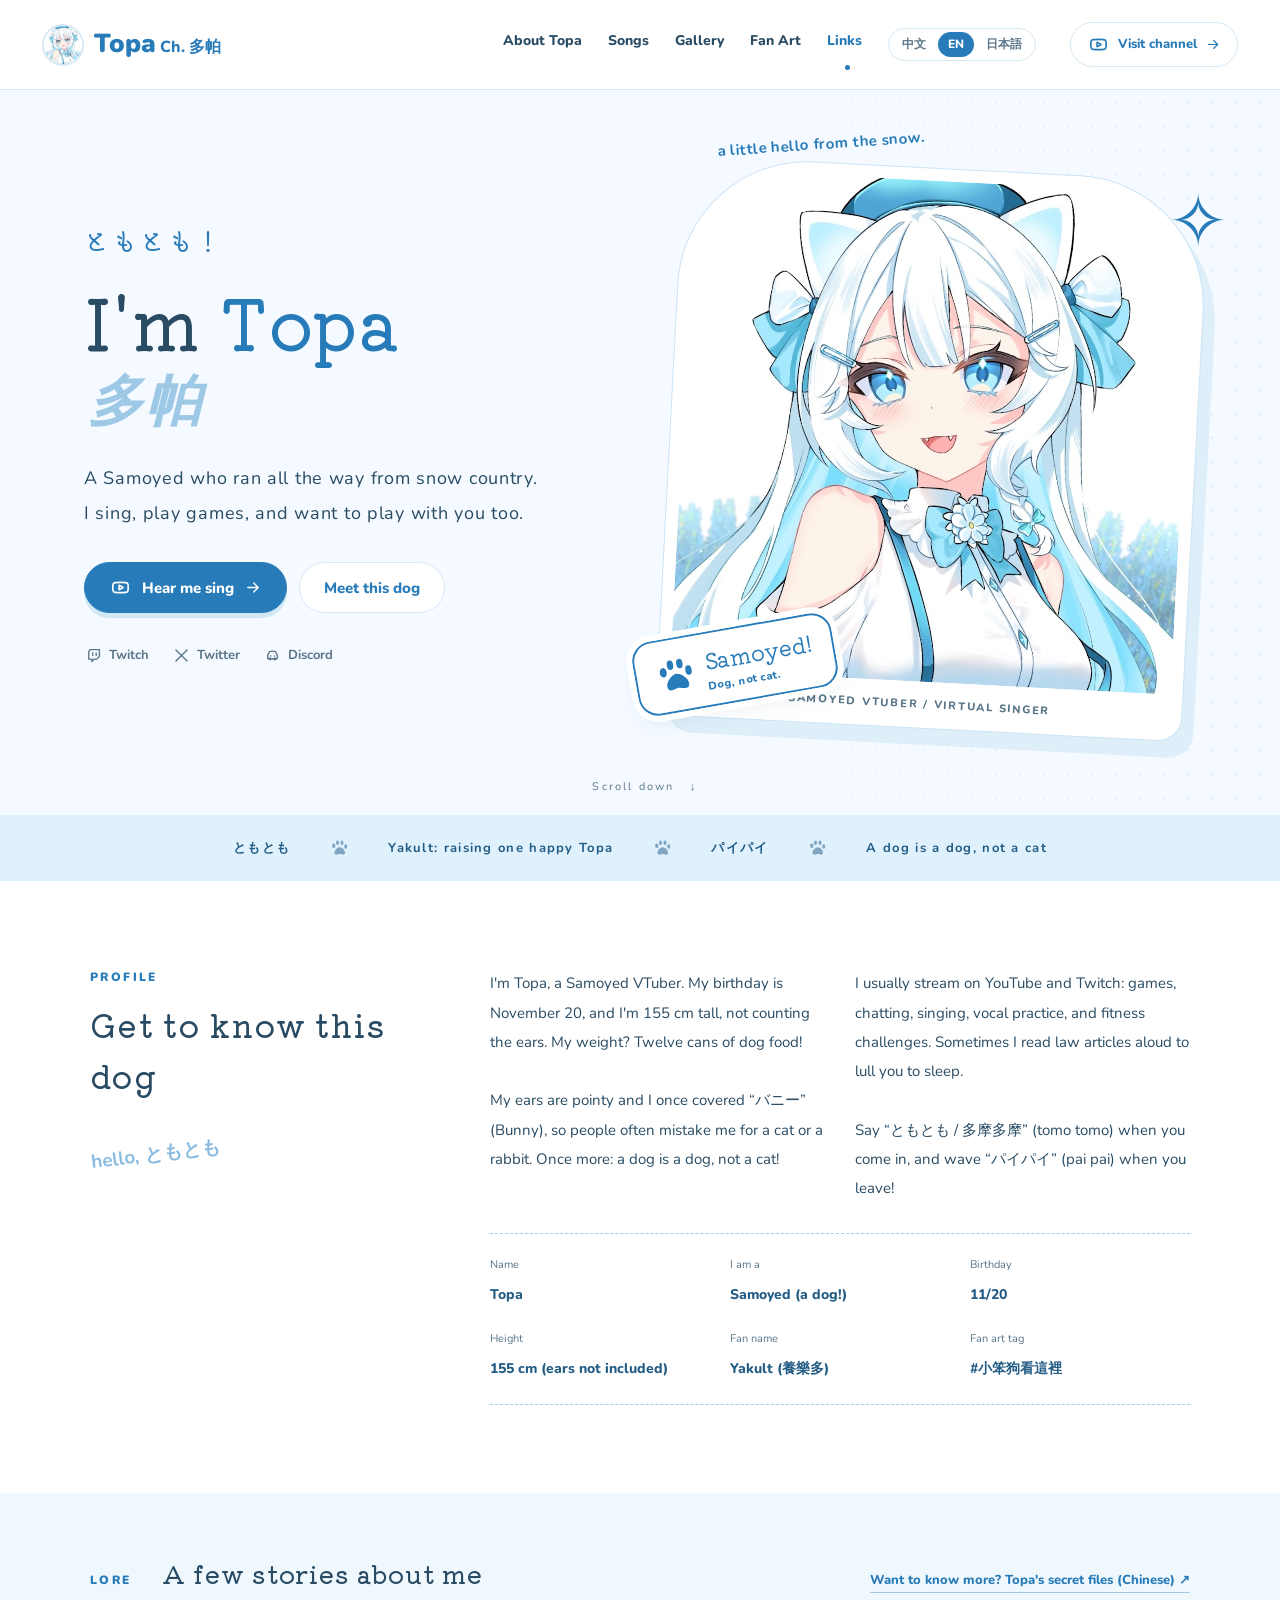
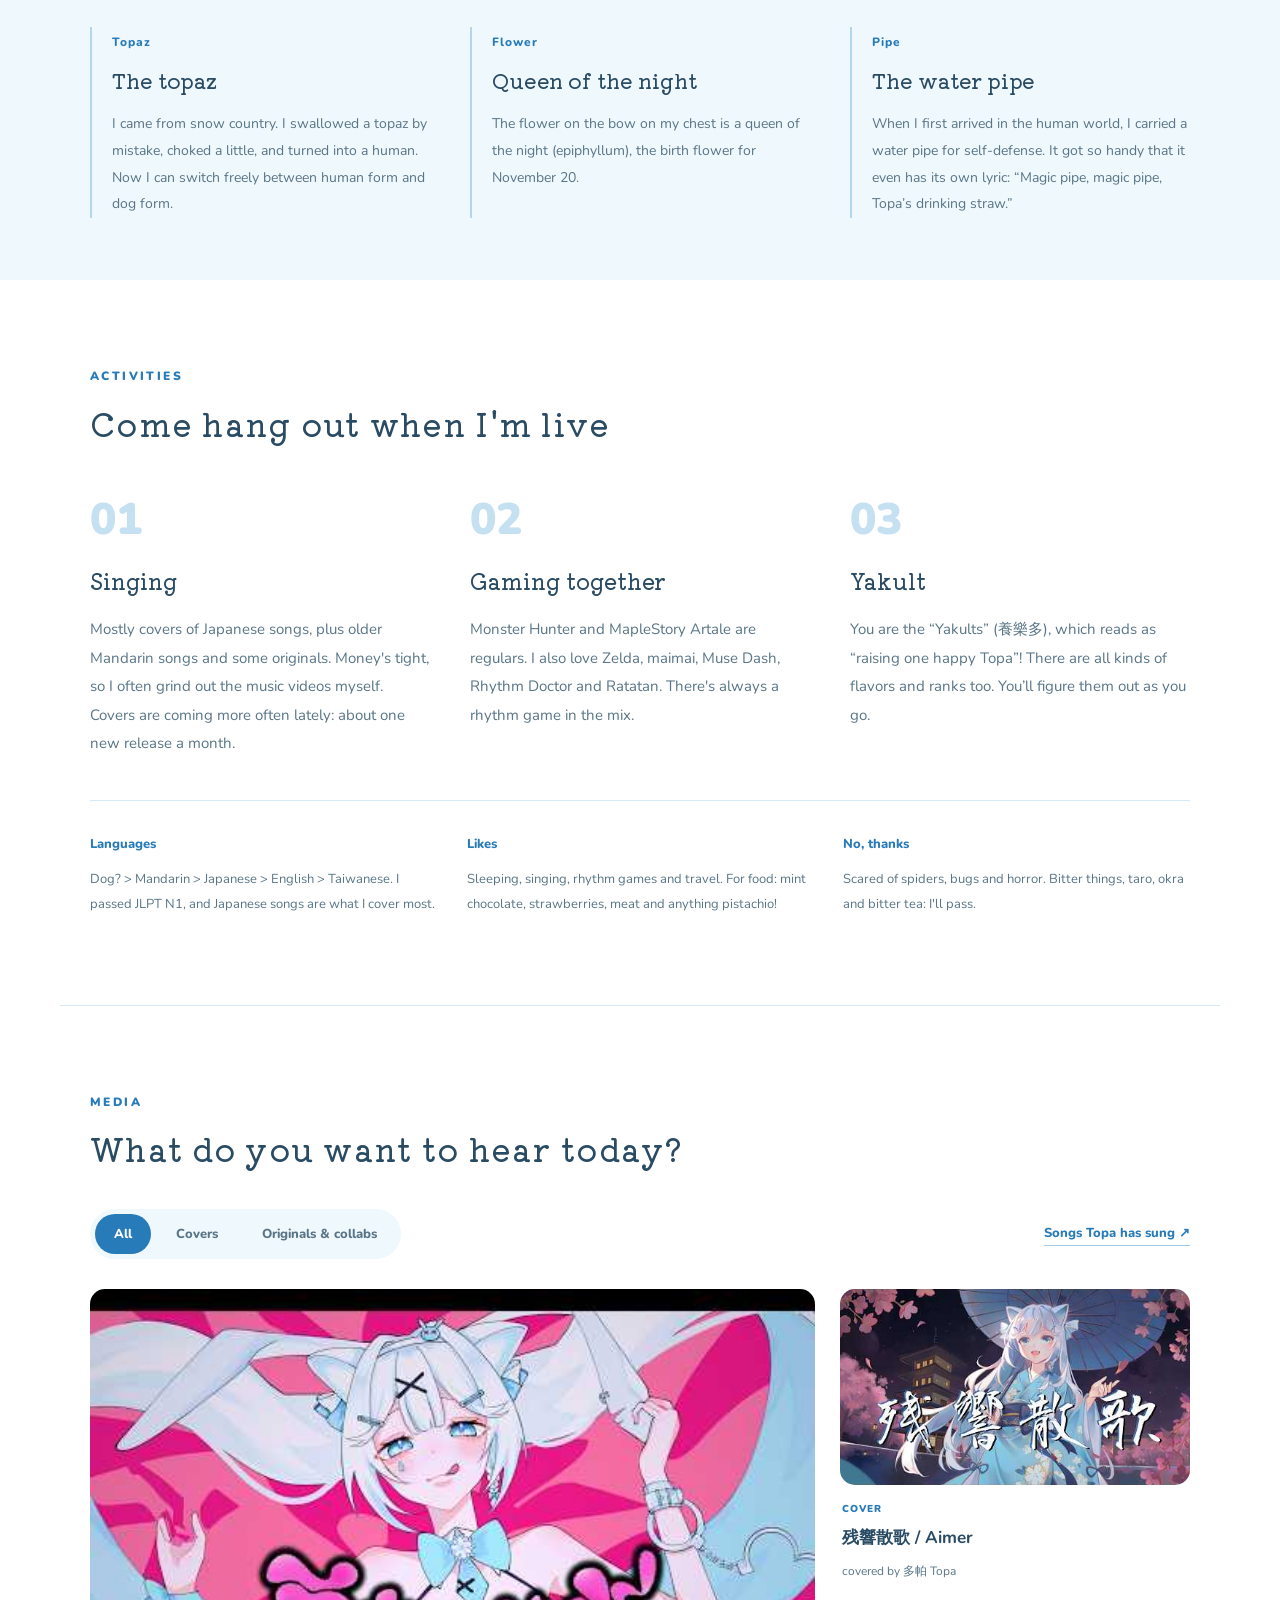
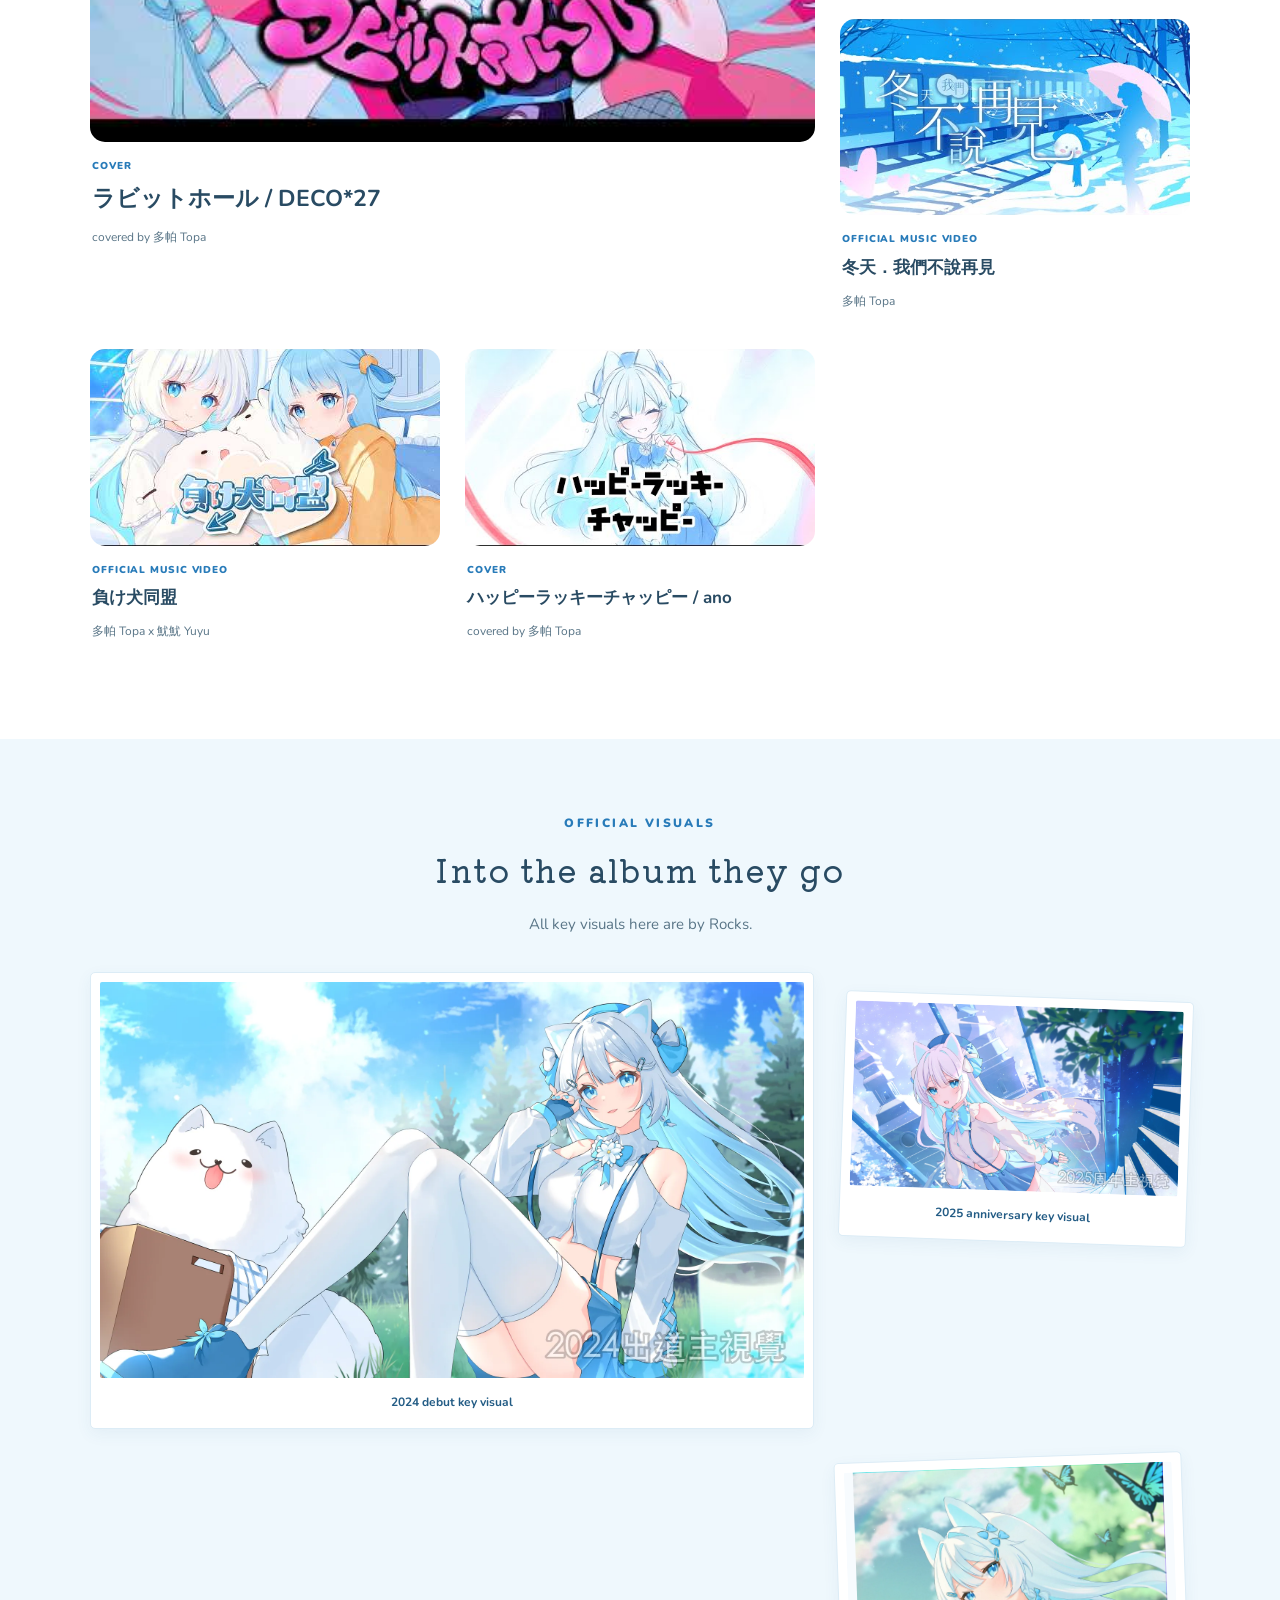
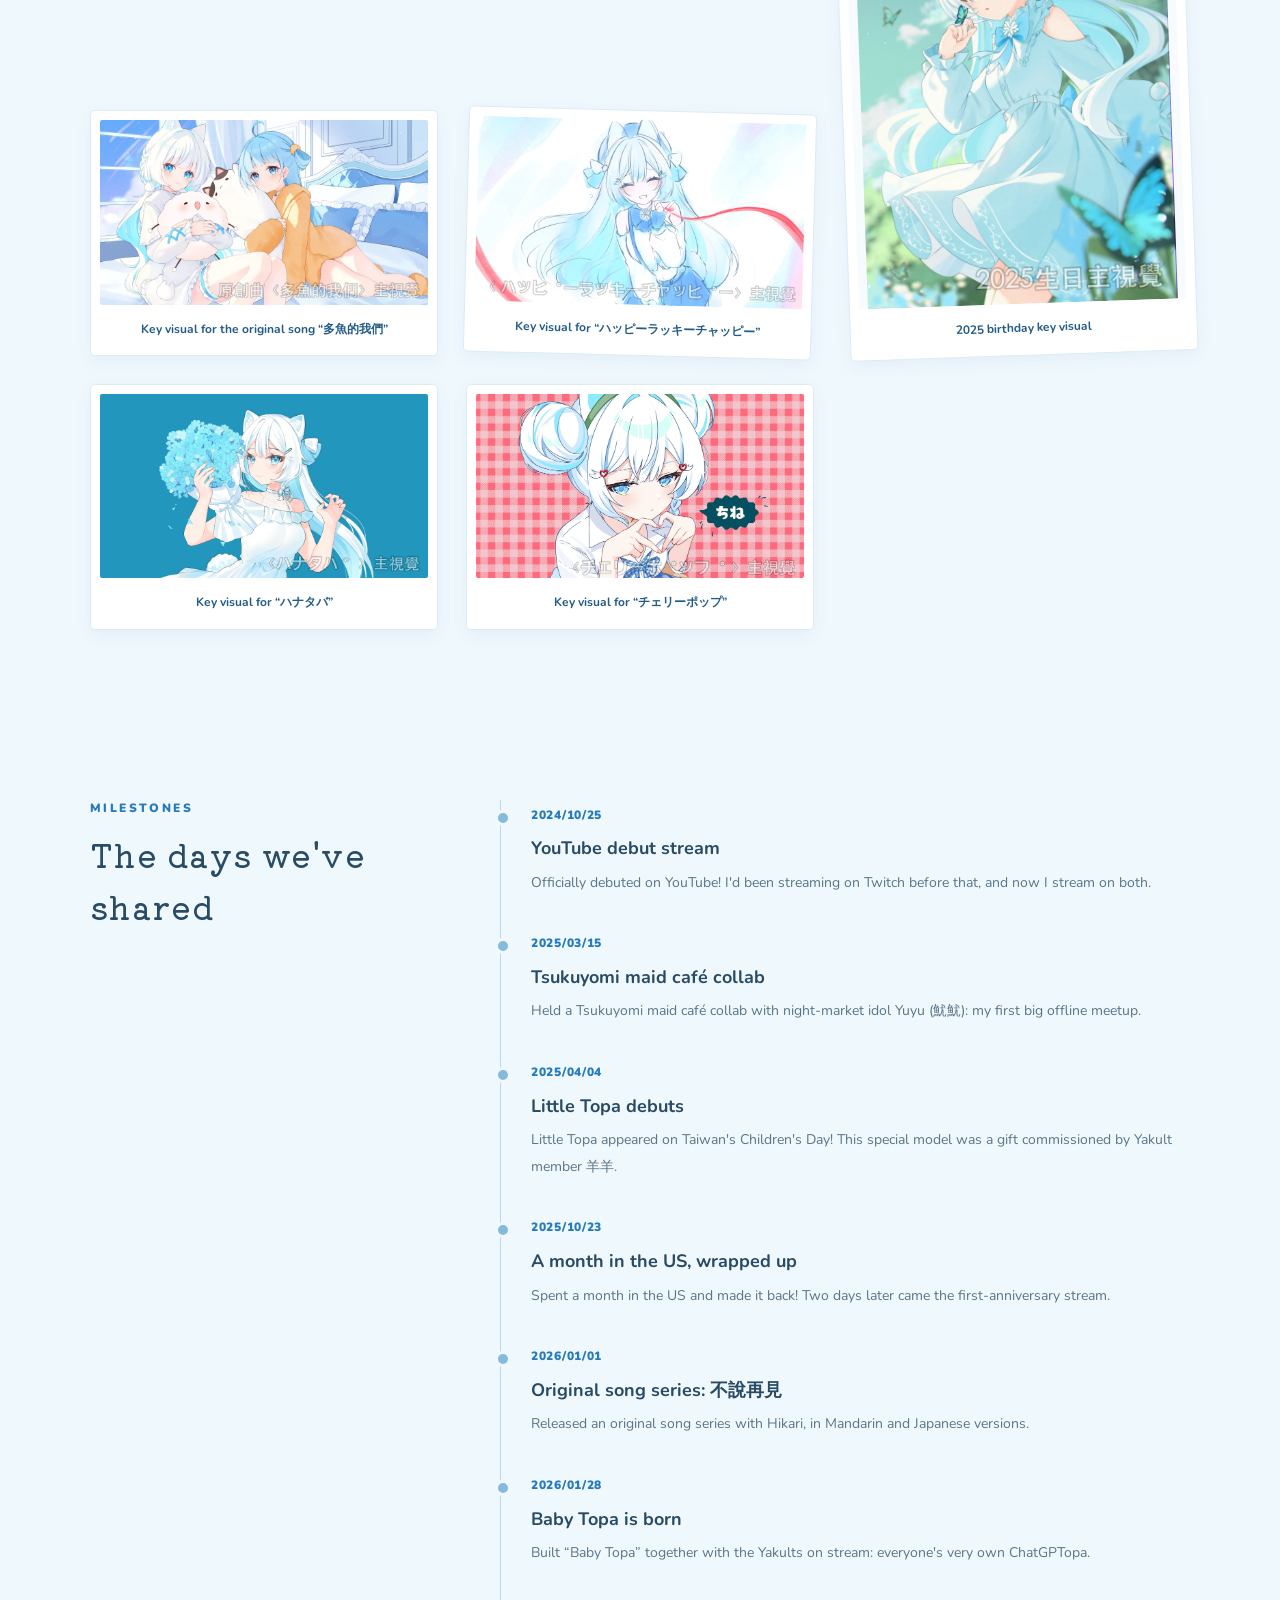
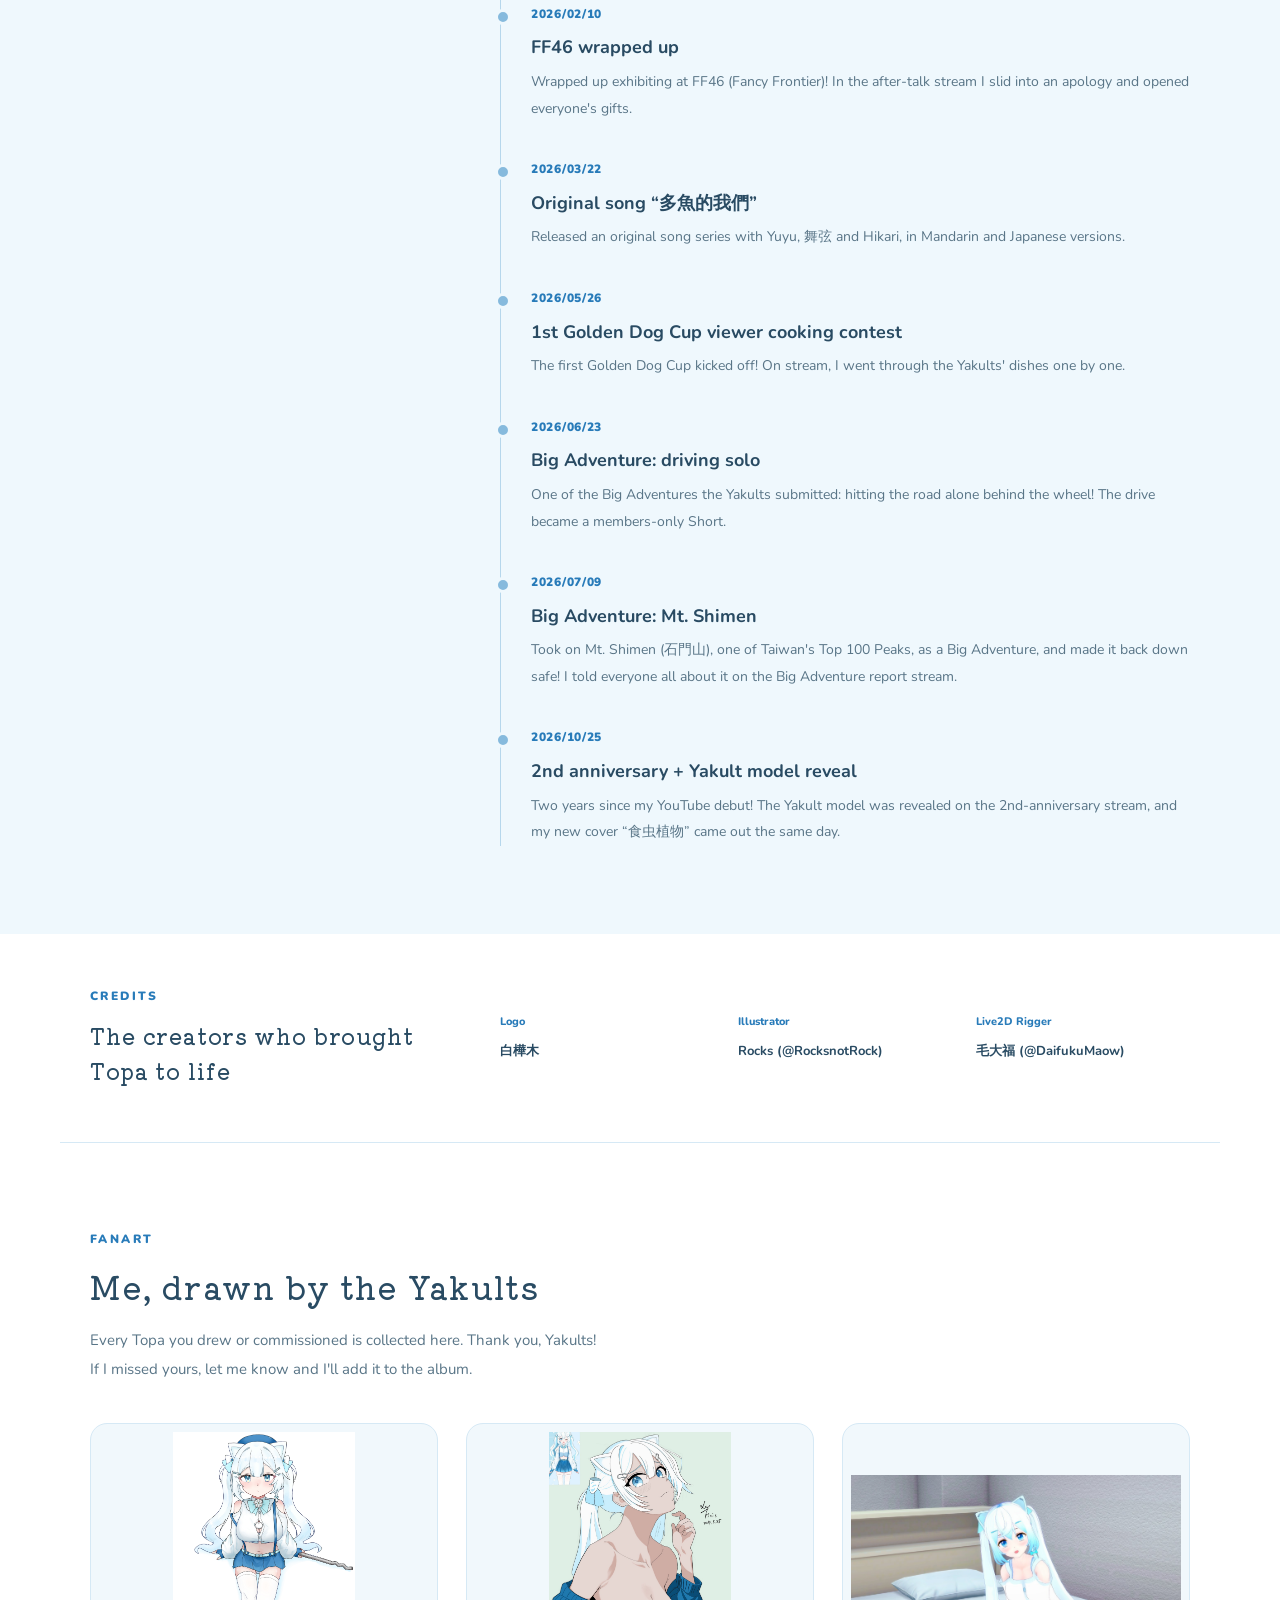
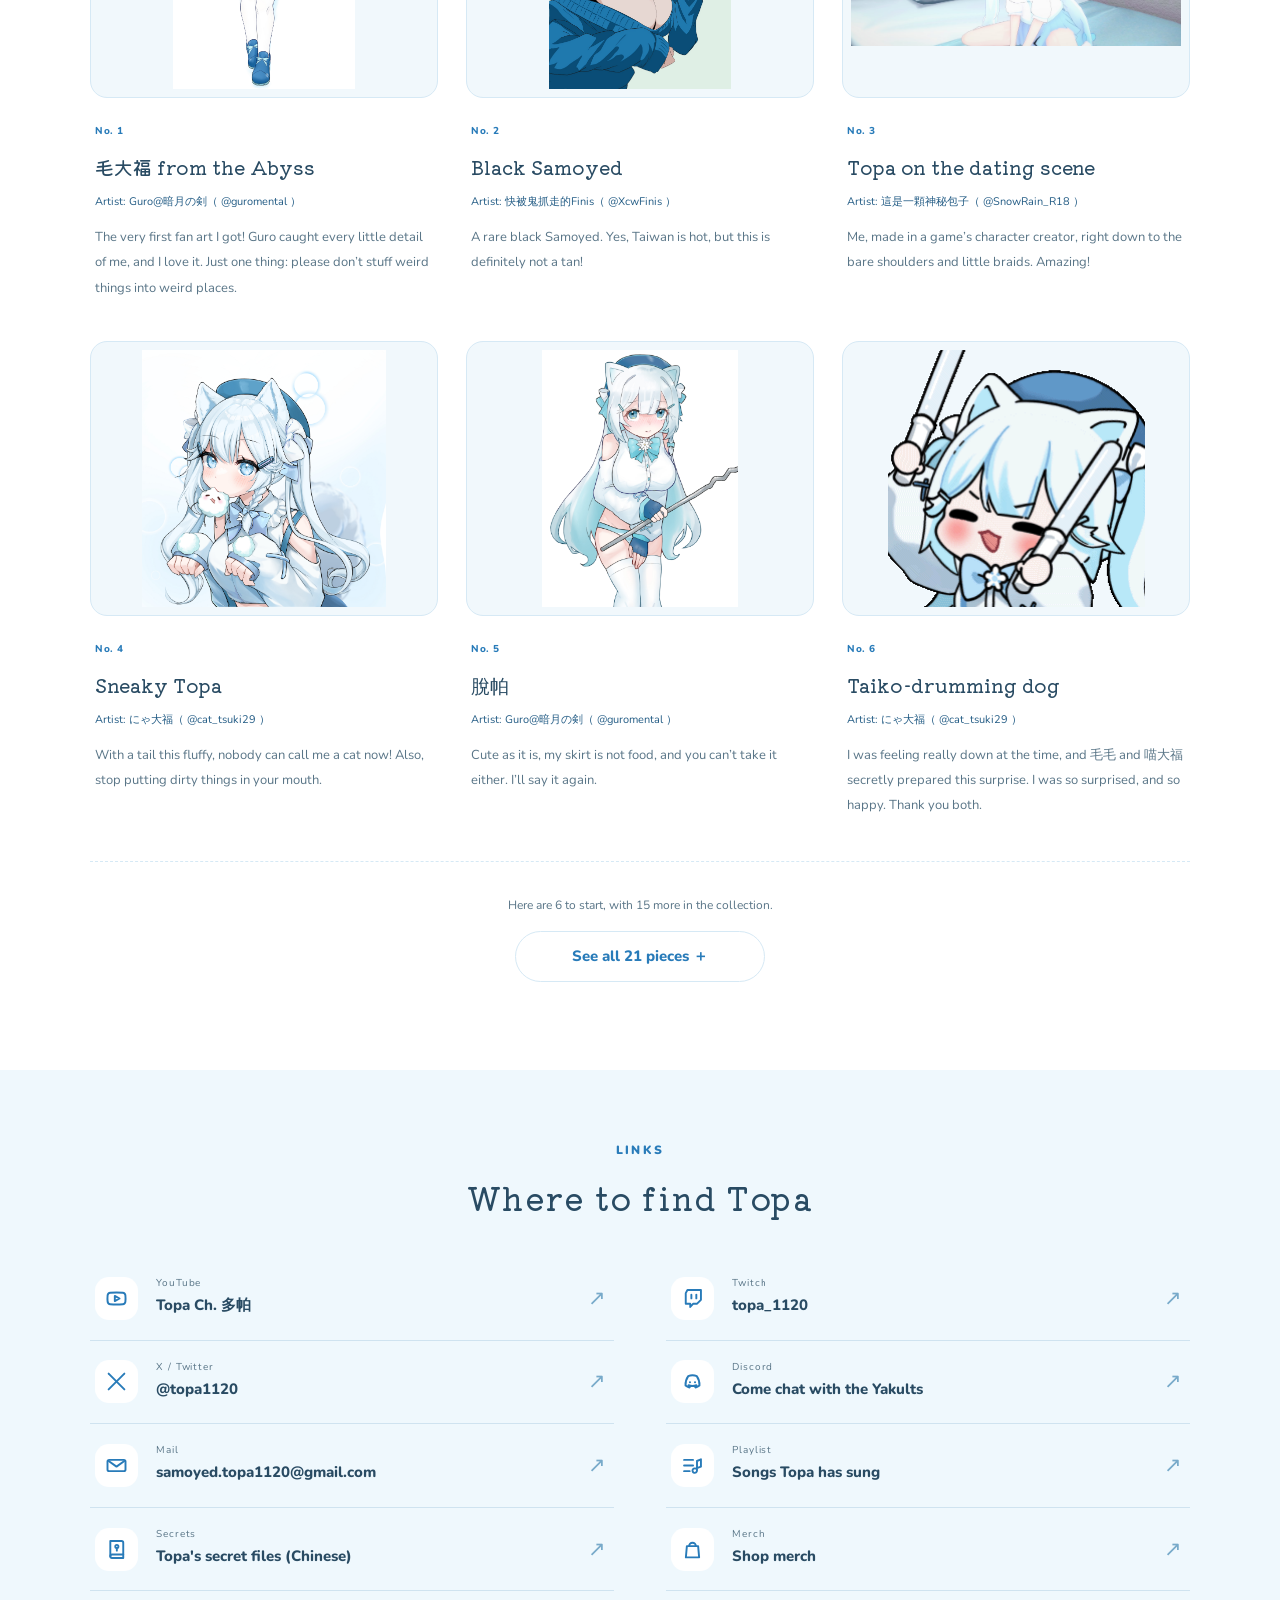
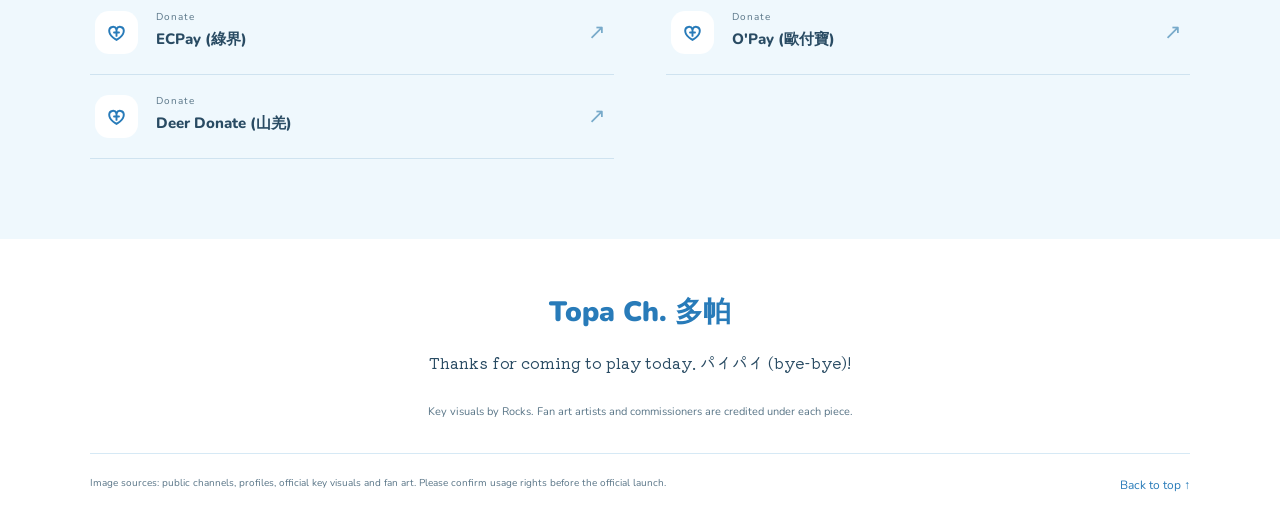
==== commit 1903f809: "一起走過的日子：新增大冒險（獨自開車、石門山） Co-Authored-By: Claude Opus 5.5 <noreply@anthropic.com>" ====
--- a/index.html
+++ b/index.html
@@ -353,6 +353,16 @@
             <p data-i18n="timeline.9.text">第一屆金狗盃開賽！在直播上一道一道看養樂多做的料理。</p>
           </article>
           <article>
+            <time>2026/06/23</time>
+            <h3 data-i18n="timeline.11">大冒險：獨自開車</h3>
+            <p data-i18n="timeline.11.text">養樂多投稿的大冒險之一：一個人開車上路！過程剪成了會員限定 Short。</p>
+          </article>
+          <article>
+            <time>2026/07/09</time>
+            <h3 data-i18n="timeline.12">大冒險：石門山</h3>
+            <p data-i18n="timeline.12.text">大冒險挑戰百岳石門山，平安爬下來了！在大冒險發表大會直播上跟大家分享。</p>
+          </article>
+          <article>
             <time>2026/10/25</time>
             <h3 data-i18n="timeline.10">二週年＋養樂多模型公開</h3>
             <p data-i18n="timeline.10.text">YouTube 出道滿兩週年！二週年配信上公開了養樂多的模型，同一天也發布了新 cover〈食虫植物〉。</p>
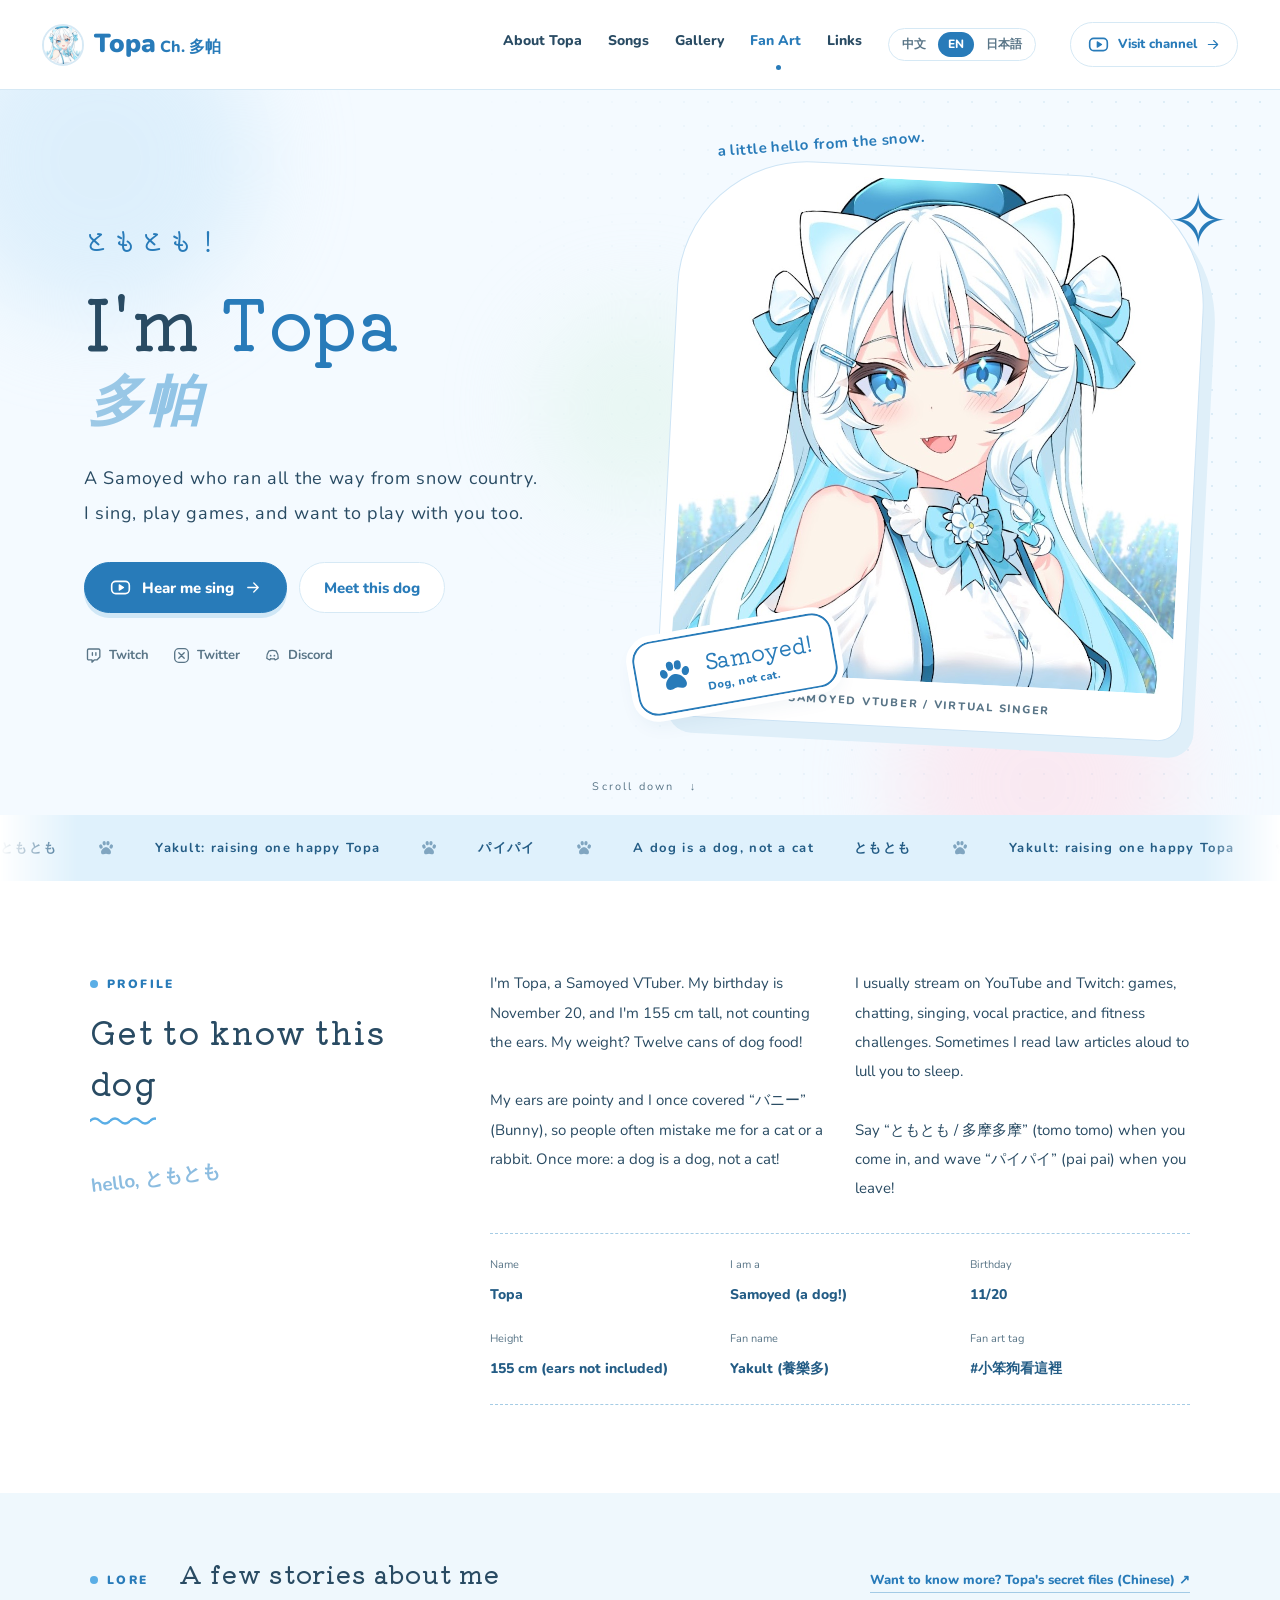
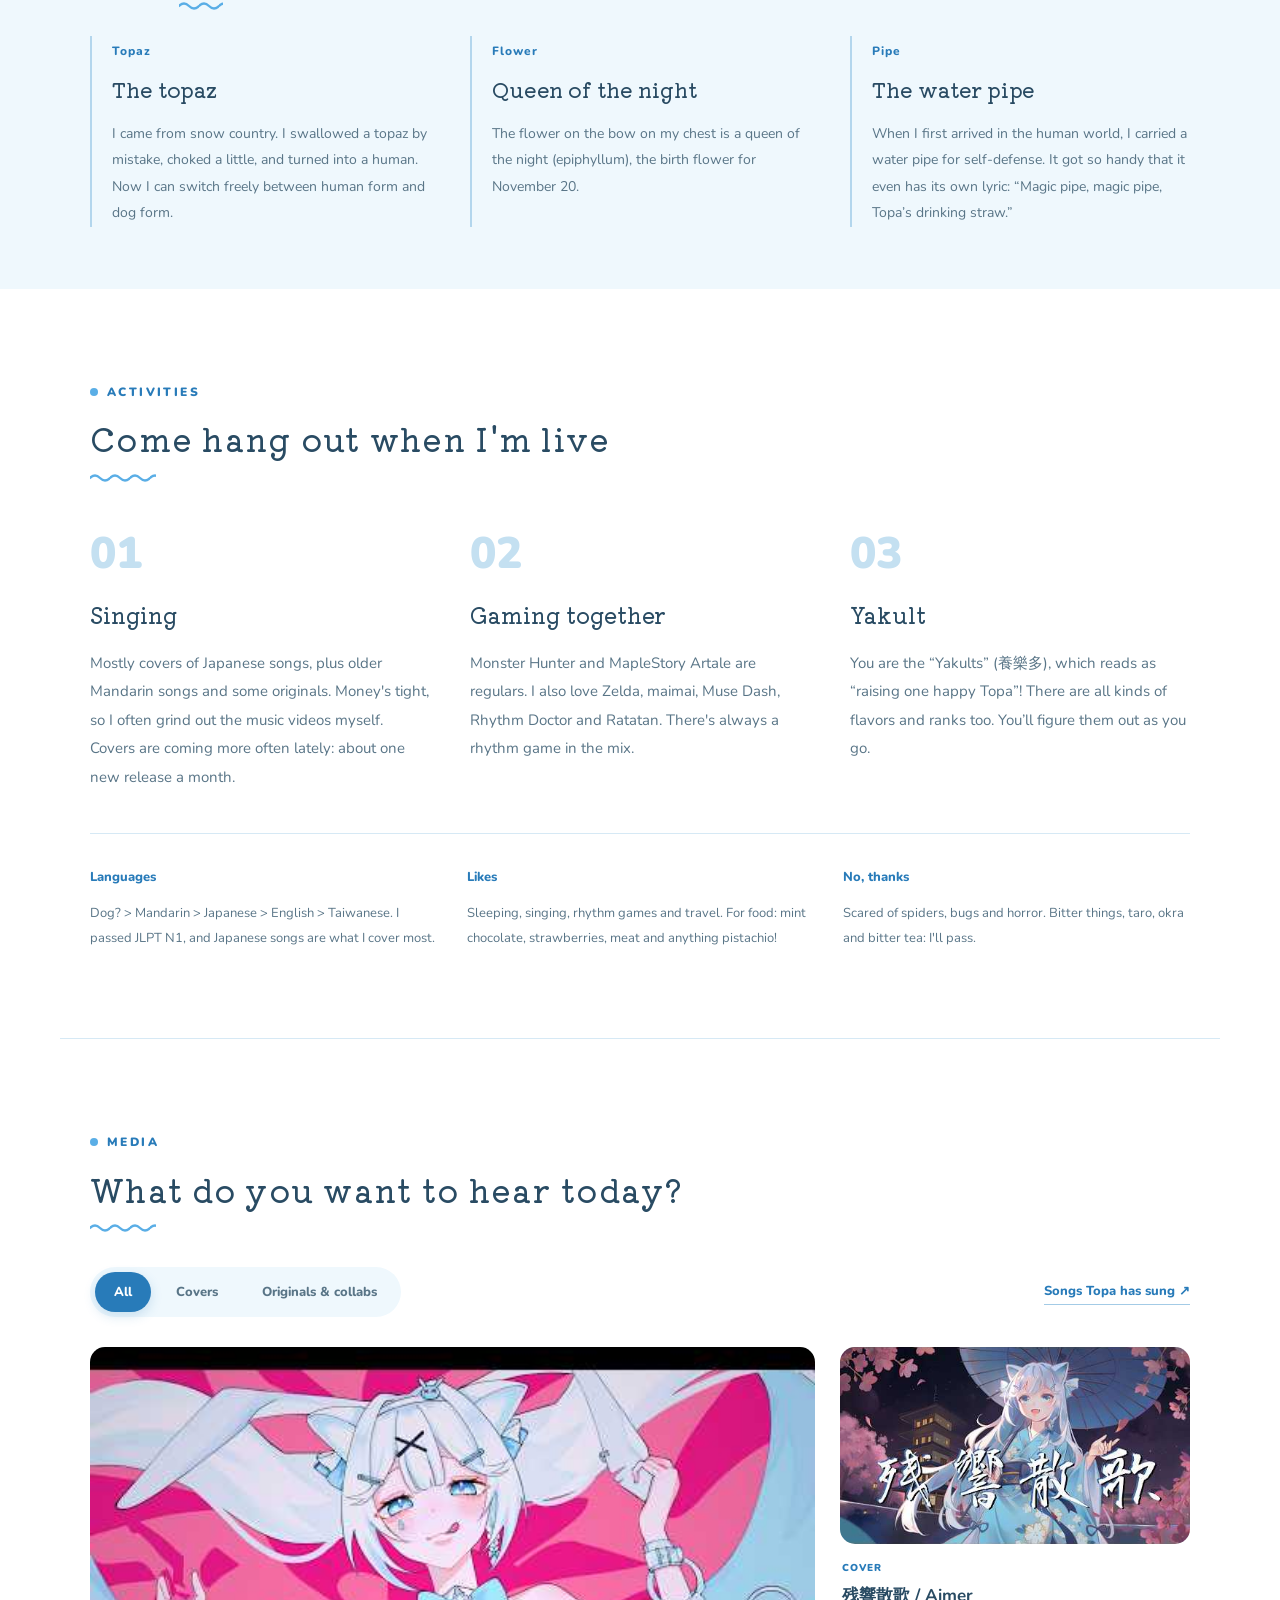
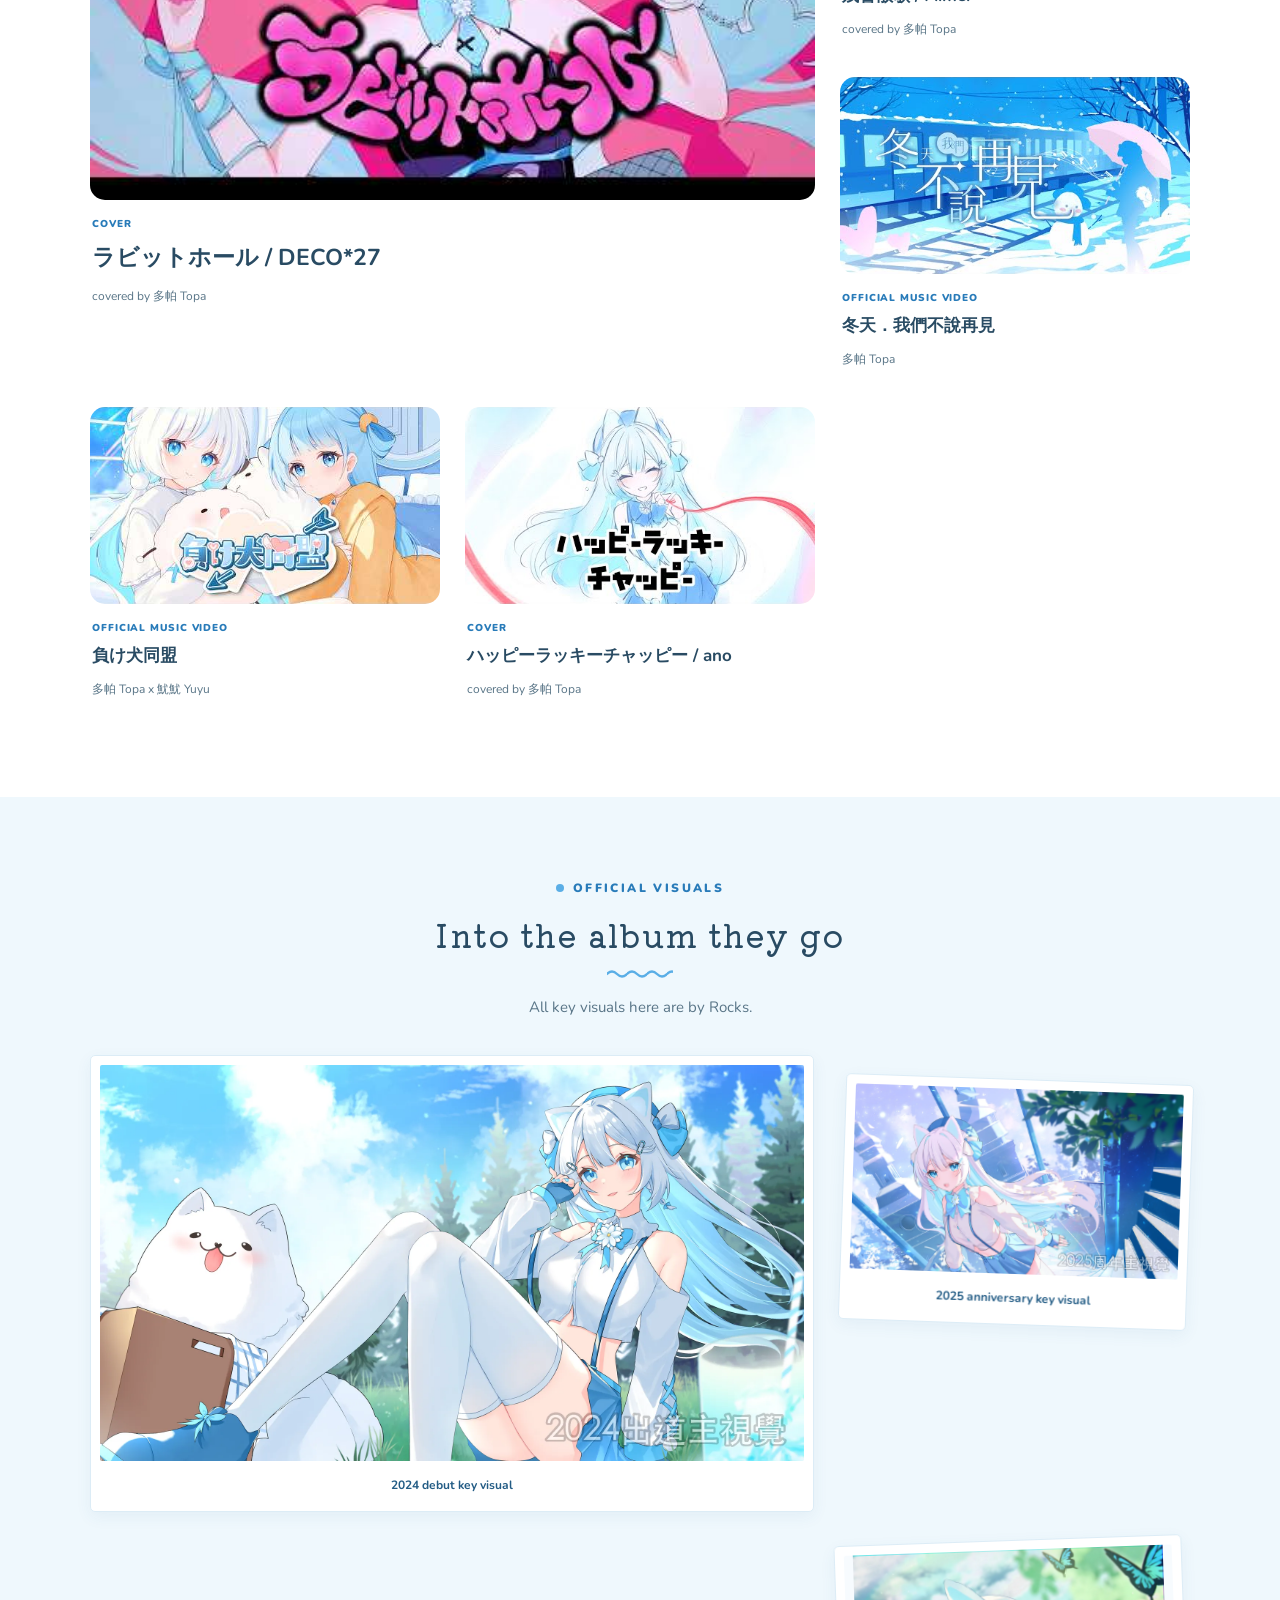
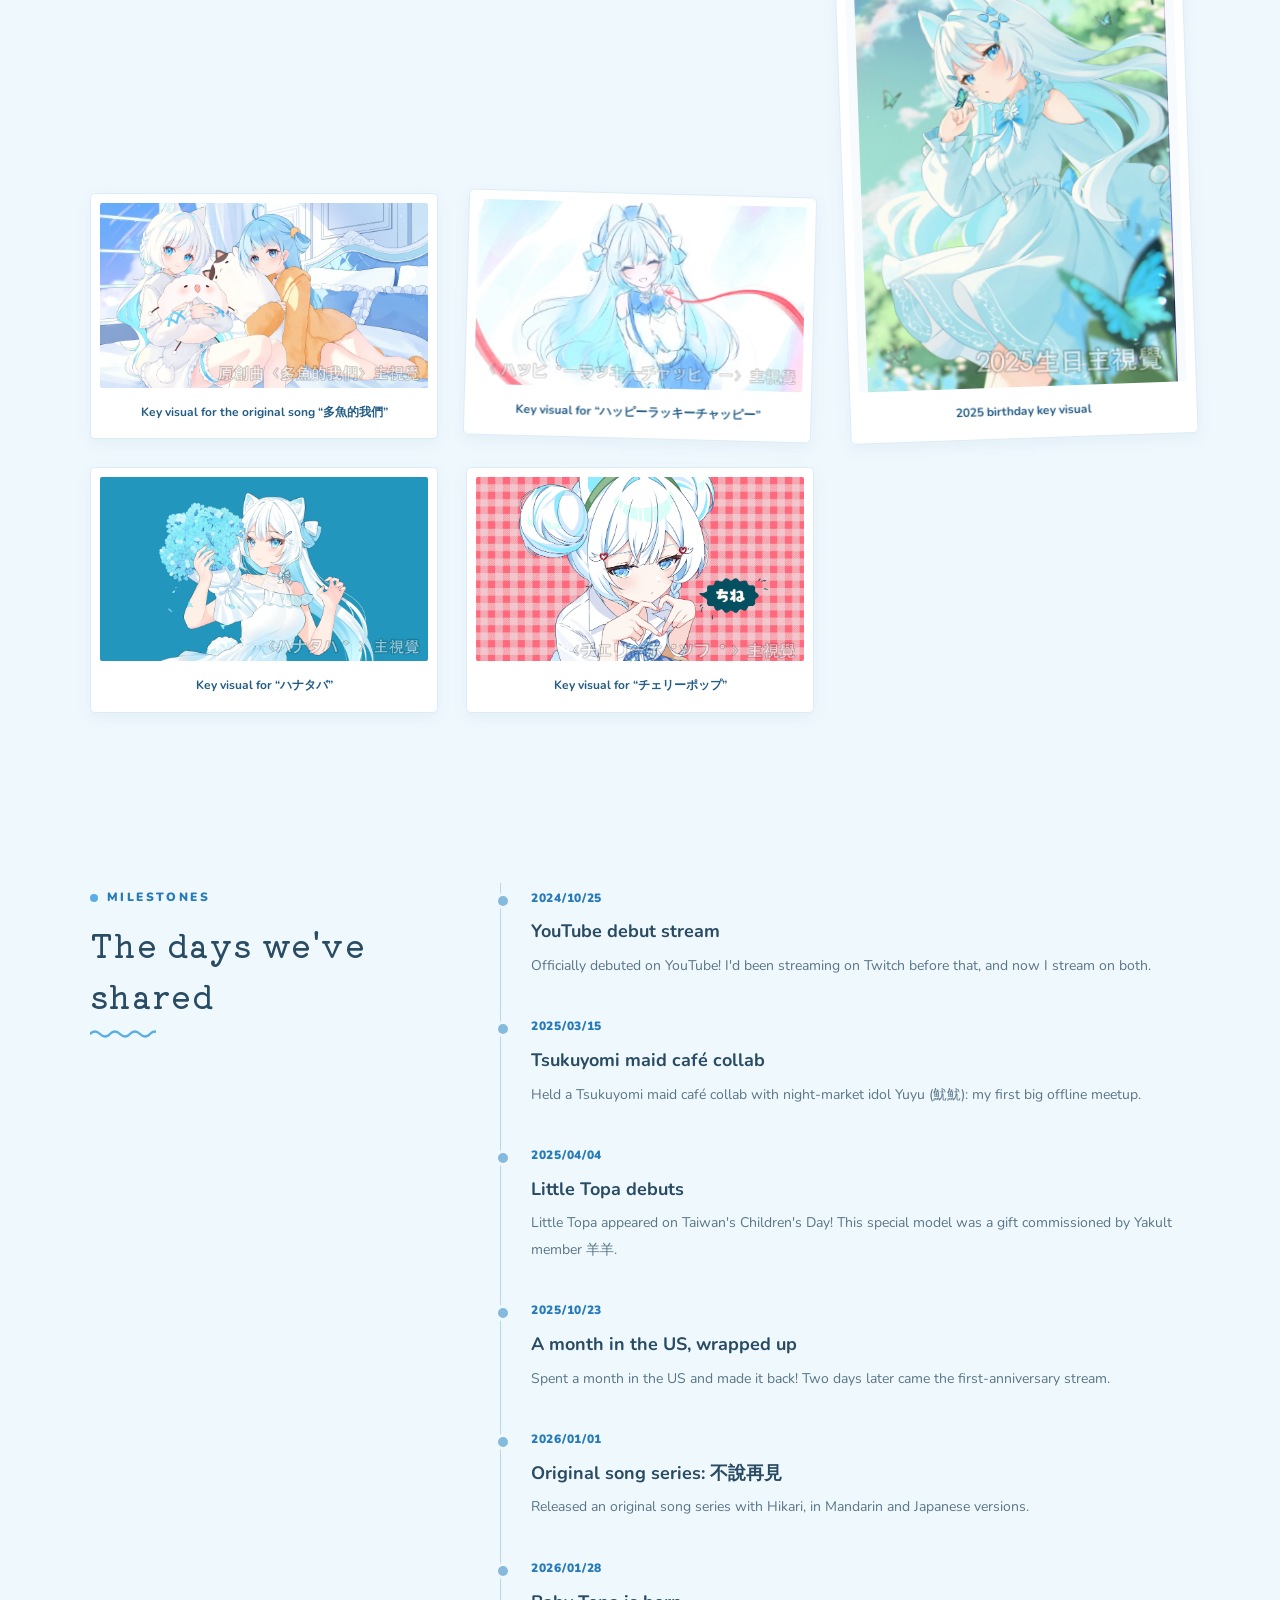
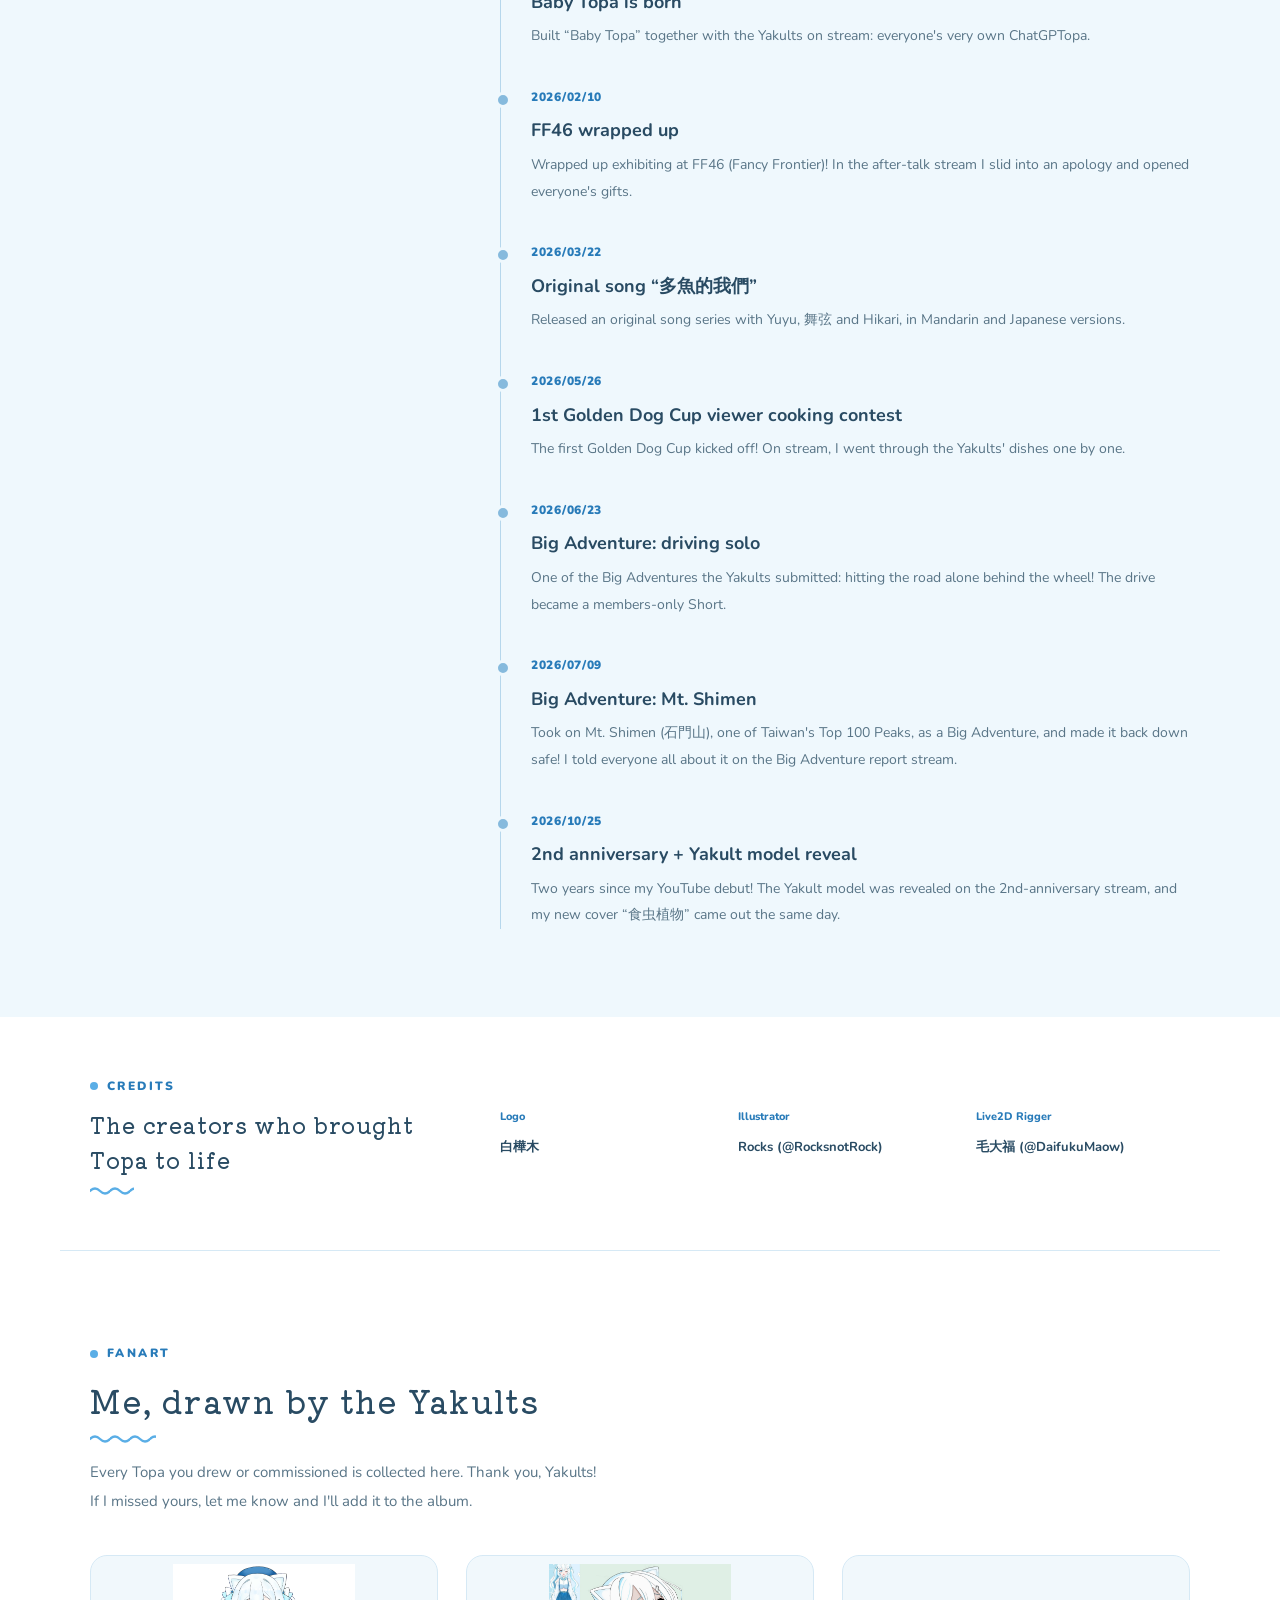
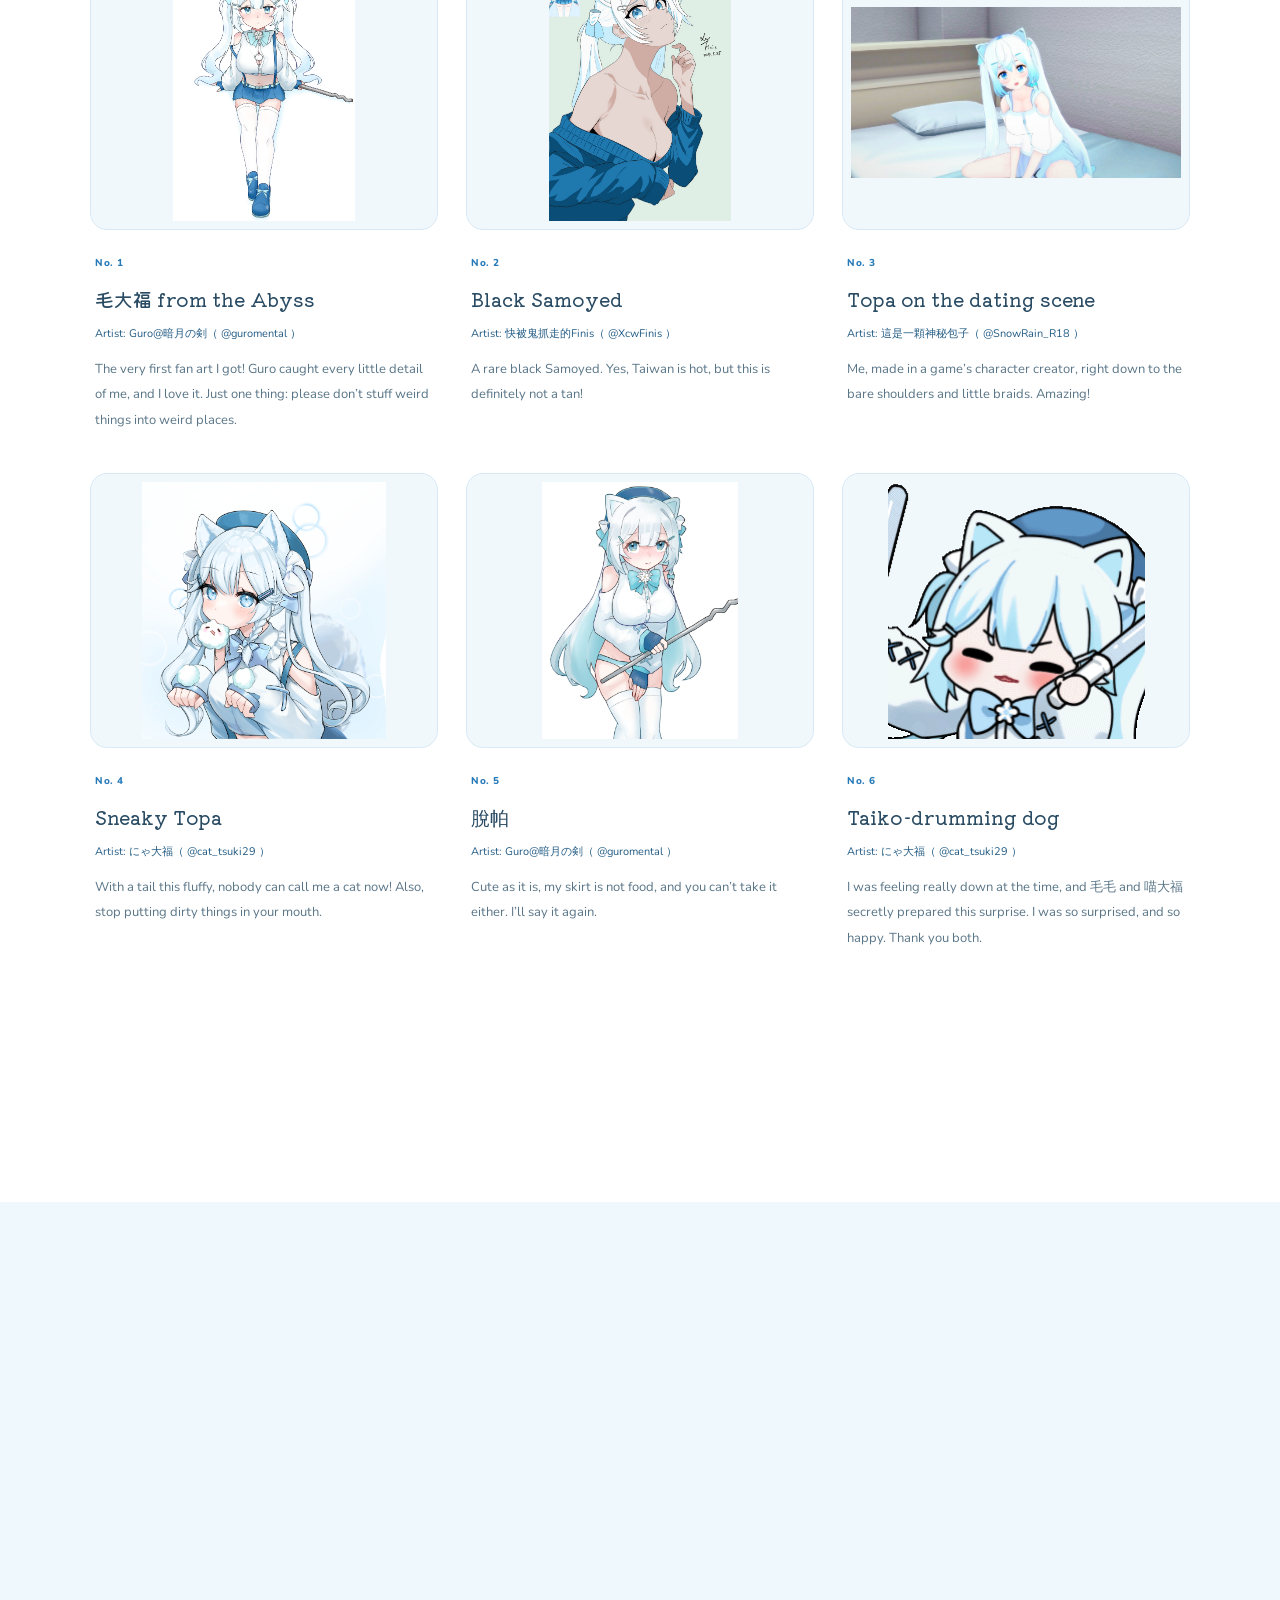
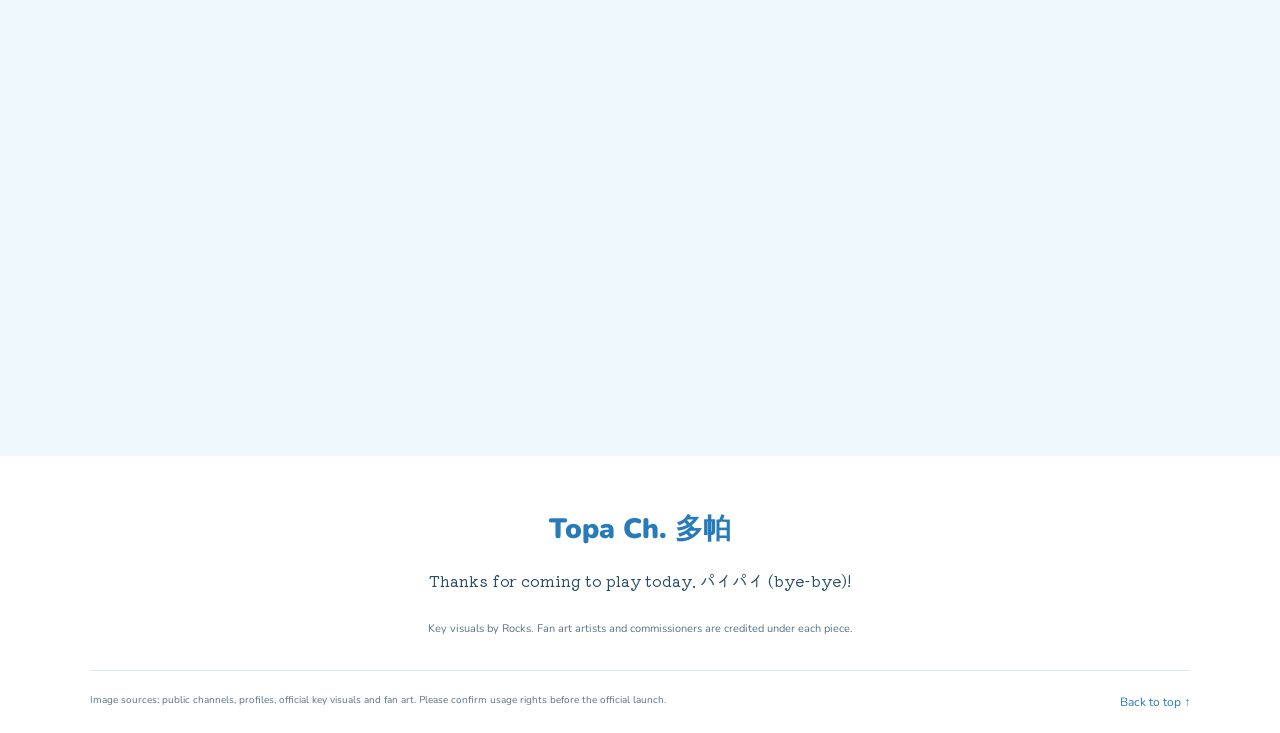
==== commit 38e41b1c: "主頁重繪圖示並加入動態效果 - 圖示改成與 /donate 相同的圓潤風格，連結卡片各有代表色與會變形的色塊底 - 新增 motion.js：捲動淡入、首頁飄浮小物與色塊、頭像對話泡泡、跑馬燈、點擊愛" ====
--- a/index.html
+++ b/index.html
@@ -67,55 +67,80 @@
     </script>
     <script src="./i18n.js" defer></script>
     <script src="./script.js?v=2479ef6513aa" defer></script>
+    <script src="./motion.js" defer></script>
   <noscript><style>@media(max-width:620px){.site-header{height:auto;position:relative}.header-inner{flex-wrap:wrap;padding-block:14px}.site-header nav{position:static;display:flex;flex-wrap:wrap;gap:10px 20px;order:4;width:100%;padding:8px 0;box-shadow:none;border:0}.site-header nav a{padding:3px;font-size:12px}}</style></noscript>
   </head>
   <body>
 <a class="skip-link" href="#main-content" data-i18n="skip">跳到主要內容</a>
 <svg class="icon-sprite" aria-hidden="true" focusable="false" xmlns="http://www.w3.org/2000/svg" xmlns:xlink="http://www.w3.org/1999/xlink">
+      <!-- Rounded, soft-filled icons. --icon-soft fills the body (white on link cards, see-through elsewhere). -->
       <symbol id="icon-youtube" viewBox="0 0 24 24">
-        <path d="M6.4 6.9c3.7-.3 7.5-.3 11.2 0 1.2.1 2.1 1 2.3 2.2.2 1.9.2 3.9 0 5.8-.2 1.2-1.1 2.1-2.3 2.2-3.7.3-7.5.3-11.2 0-1.2-.1-2.1-1-2.3-2.2-.2-1.9-.2-3.9 0-5.8.2-1.2 1.1-2.1 2.3-2.2Z" />
-        <path d="m10.5 9.7 4.2 2.3-4.2 2.3V9.7Z" />
+        <rect x="2.8" y="5.6" width="18.4" height="12.8" rx="4.2" style="fill:var(--icon-soft,none)" />
+        <path fill="currentColor" stroke="none" d="M10.1 9.2v5.6c0 .5.5.8.9.5l4.5-2.8a.6.6 0 0 0 0-1l-4.5-2.8c-.4-.3-.9 0-.9.5Z" />
       </symbol>
       <symbol id="icon-twitch" viewBox="0 0 24 24">
-        <path d="M7.5 4.5h12v8.7l-3.4 3.4h-3.4l-2.7 2.9v-2.9H6V7.2l1.5-2.7Z" />
-        <path d="M11 8.7v3.2" />
-        <path d="M15.4 8.7v3.2" />
+        <path style="fill:var(--icon-soft,none)" d="M6 3.8h12.4A1.6 1.6 0 0 1 20 5.4v8.5l-3.7 3.7h-3.4l-2.8 2.8v-2.8H6a1.6 1.6 0 0 1-1.6-1.6V5.4A1.6 1.6 0 0 1 6 3.8Z" />
+        <path d="M10.6 8.4v3.4M15 8.4v3.4" />
       </symbol>
       <symbol id="icon-x" viewBox="0 0 24 24">
-        <path d="m5 5 14 14" />
-        <path d="M19 5 5 19" />
+        <rect x="3.4" y="3.4" width="17.2" height="17.2" rx="5.2" style="fill:var(--icon-soft,none)" />
+        <path d="m8.6 8.6 6.8 6.8M15.4 8.6l-6.8 6.8" />
       </symbol>
       <symbol id="icon-discord" viewBox="0 0 24 24">
-        <path d="M8.2 7.2A10.7 10.7 0 0 1 12 6.5c1.3 0 2.6.2 3.8.7 1.8 2.6 2.6 5.4 2.4 8.4a9.7 9.7 0 0 1-3.5 1.8l-.8-1.3c.6-.2 1.1-.5 1.6-.8a8.8 8.8 0 0 1-7 0c.5.3 1 .6 1.6.8l-.8 1.3a9.7 9.7 0 0 1-3.5-1.8c-.2-3 .6-5.8 2.4-8.4Z" />
-        <path d="M9.7 12.6h.1" />
-        <path d="M14.2 12.6h.1" />
+        <path style="fill:var(--icon-soft,none)" d="M7.4 6.6c1.5-.7 3-1 4.6-1s3.1.3 4.6 1c1.9 2.6 2.8 5.5 2.6 8.8-1.2 1-2.5 1.7-3.9 2.1l-1-1.5c-1.5.4-3.1.4-4.6 0l-1 1.5c-1.4-.4-2.7-1.1-3.9-2.1-.2-3.3.7-6.2 2.6-8.8Z" />
+        <circle fill="currentColor" stroke="none" cx="9.6" cy="12.2" r="1.15" />
+        <circle fill="currentColor" stroke="none" cx="14.4" cy="12.2" r="1.15" />
       </symbol>
       <symbol id="icon-mail" viewBox="0 0 24 24">
-        <path d="M5.5 7h13A1.5 1.5 0 0 1 20 8.5v7a1.5 1.5 0 0 1-1.5 1.5h-13A1.5 1.5 0 0 1 4 15.5v-7A1.5 1.5 0 0 1 5.5 7Z" />
-        <path d="m5 8 7 5 7-5" />
+        <rect x="3.2" y="5.8" width="17.6" height="12.8" rx="2.8" style="fill:var(--icon-soft,none)" />
+        <path d="m4.2 7.4 7.8 5.8 7.8-5.8" />
+        <path fill="currentColor" stroke="none" d="M18.2 19.6s-2.4-1.4-2.4-2.9a1.2 1.2 0 0 1 2.4-.4 1.2 1.2 0 0 1 2.4.4c0 1.5-2.4 2.9-2.4 2.9Z" />
       </symbol>
       <symbol id="icon-playlist" viewBox="0 0 24 24">
-        <path d="M4.5 7h8" />
-        <path d="M4.5 12h8" />
-        <path d="M4.5 17h5" />
-        <path d="M16 8v8.5a2 2 0 1 1-1.2-1.8L19.5 13V6.5L16 8Z" />
+        <path d="M4 6.8h9M4 11.2h9M4 15.6h5.4" />
+        <circle cx="15.4" cy="17.2" r="2.4" style="fill:var(--icon-soft,none)" />
+        <path d="M17.8 17.2V5.6c1.2.3 2.4 1.1 2.8 2.4" />
       </symbol>
       <symbol id="icon-secret" viewBox="0 0 24 24">
-        <path d="M6.5 4.5h10A1.5 1.5 0 0 1 18 6v13.5H8A1.5 1.5 0 0 1 6.5 18V4.5Z" />
-        <path d="M6.5 18A1.5 1.5 0 0 1 8 16.5h10" />
-        <circle cx="12.3" cy="9.3" r="1.4" />
-        <path d="M12.3 10.7v2.3" />
+        <path style="fill:var(--icon-soft,none)" d="M7 3.8h10.6A1.4 1.4 0 0 1 19 5.2v14.4H7.6a2 2 0 0 1-2-2V5.2A1.4 1.4 0 0 1 7 3.8Z" />
+        <path d="M5.6 17.6a2 2 0 0 1 2-2H19" />
+        <circle fill="currentColor" stroke="none" cx="12.3" cy="8.7" r="1.4" />
+        <path d="M12.3 9.6v2.4" />
       </symbol>
       <symbol id="icon-merch" viewBox="0 0 24 24">
-        <path d="M7 9h10l.9 10H6.1L7 9Z" />
-        <path d="M9 9a3 3 0 0 1 6 0" />
-      </symbol>
-      <symbol id="icon-donate" viewBox="0 0 24 24">
-        <path d="M12 18.6S5.5 15 5.5 10.4A3.4 3.4 0 0 1 12 9a3.4 3.4 0 0 1 6.5 1.4c0 4.6-6.5 8.2-6.5 8.2Z" />
-        <path d="M12 9v6" />
-        <path d="M9.8 12h4.4" />
-      </symbol>
-    <symbol id="icon-arrow" viewBox="0 0 24 24"><path d="M5 12h14m-6-6 6 6-6 6"/></symbol><symbol id="icon-paw" viewBox="0 0 24 24"><ellipse cx="5" cy="9" rx="2.2" ry="3"/><ellipse cx="10" cy="5" rx="2" ry="3"/><ellipse cx="16" cy="5" rx="2" ry="3"/><ellipse cx="21" cy="10" rx="2" ry="3"/><path d="M6 18c0-3 4-7 7-7s7 4 7 7c0 5-5 2-7 2s-7 3-7-2Z"/></symbol></svg><header class="site-header"><div class="header-inner">
+        <path style="fill:var(--icon-soft,none)" d="M6.3 8.2h11.4l1 11.6H5.3l1-11.6Z" />
+        <path d="M9 8.2V7.3a3 3 0 0 1 6 0v.9" />
+        <path fill="currentColor" stroke="none" d="M12 17.1s-2.4-1.4-2.4-2.9a1.2 1.2 0 0 1 2.4-.4 1.2 1.2 0 0 1 2.4.4c0 1.5-2.4 2.9-2.4 2.9Z" />
+      </symbol>
+      <symbol id="icon-card" viewBox="0 0 24 24">
+        <rect x="2.5" y="5" width="19" height="14" rx="3.2" style="fill:var(--icon-soft,none)" />
+        <path d="M2.5 9.4h19M5.6 15.6h3.6" />
+        <path fill="currentColor" stroke="none" d="M16.4 17.4s-3-1.7-3-3.6a1.5 1.5 0 0 1 3-.5 1.5 1.5 0 0 1 3 .5c0 1.9-3 3.6-3 3.6Z" />
+      </symbol>
+      <symbol id="icon-wallet" viewBox="0 0 24 24">
+        <circle cx="9" cy="4.6" r="2.6" style="fill:var(--icon-soft,none)" />
+        <path d="M9 3.6v2" />
+        <circle cx="14.6" cy="5.4" r="1.9" style="fill:var(--icon-soft,none)" />
+        <rect x="2.8" y="7.8" width="17.4" height="12.4" rx="3" style="fill:var(--icon-soft,none)" />
+        <path d="M20.2 11.4h-3.6a2.1 2.1 0 0 0 0 4.2h3.6" />
+        <circle fill="currentColor" stroke="none" cx="16.7" cy="13.5" r=".9" />
+      </symbol>
+      <symbol id="icon-deer" viewBox="0 0 24 24">
+        <path d="M9.6 7.4c-.5-1.4-.7-2.7-.5-4.1M9.1 3.3c-.9.2-1.6.7-2 1.5M14.4 7.4c.5-1.4.7-2.7.5-4.1M14.9 3.3c.9.2 1.6.7 2 1.5" />
+        <path style="fill:var(--icon-soft,none)" d="M8 9.6 3.4 8.4c.3 2.3 1.9 3.7 4.4 3.8ZM16 9.6l4.6-1.2c-.3 2.3-1.9 3.7-4.4 3.8Z" />
+        <path style="fill:var(--icon-soft,none)" d="M7.6 10.4c0-2.1 2-3.4 4.4-3.4s4.4 1.3 4.4 3.4c0 3.7-2 8.6-4.4 8.6s-4.4-4.9-4.4-8.6Z" />
+        <circle fill="currentColor" stroke="none" cx="10.1" cy="12" r="1" />
+        <circle fill="currentColor" stroke="none" cx="13.9" cy="12" r="1" />
+        <ellipse fill="#ff9db8" stroke="none" cx="9.2" cy="14.3" rx=".95" ry=".55" />
+        <ellipse fill="#ff9db8" stroke="none" cx="14.8" cy="14.3" rx=".95" ry=".55" />
+        <ellipse fill="currentColor" stroke="none" cx="12" cy="16.9" rx="1.05" ry=".8" />
+      </symbol>
+      <symbol id="icon-arrow" viewBox="0 0 24 24"><path d="M5 12h14m-6-6 6 6-6 6" /></symbol>
+      <symbol id="icon-paw" viewBox="0 0 24 24"><ellipse cx="5.2" cy="10" rx="2.3" ry="2.9" transform="rotate(-20 5.2 10)" /><ellipse cx="9.6" cy="5.6" rx="2.2" ry="2.9" transform="rotate(-6 9.6 5.6)" /><ellipse cx="14.6" cy="5.6" rx="2.2" ry="2.9" transform="rotate(6 14.6 5.6)" /><ellipse cx="19" cy="10" rx="2.3" ry="2.9" transform="rotate(20 19 10)" /><path d="M12 11c-3.3 0-6.6 3.6-6.6 6.6 0 2.4 1.9 3.2 3.6 2.8 1.2-.3 2-.8 3-.8s1.8.5 3 .8c1.7.4 3.6-.4 3.6-2.8 0-3-3.3-6.6-6.6-6.6Z" /></symbol>
+      <symbol id="p-heart" viewBox="0 0 24 24"><path d="M12 21s-7.5-4.4-9.3-9.2C1.4 8.3 3.6 4.5 7.3 4.5c2 0 3.4 1.1 4.7 2.8 1.3-1.7 2.7-2.8 4.7-2.8 3.7 0 5.9 3.8 4.6 7.3C19.5 16.6 12 21 12 21Z" /></symbol>
+      <symbol id="p-flake" viewBox="0 0 24 24"><path d="M11 2h2v5.3l2.6-1.5 1 1.7L13 9.6v1.8l1.6-.9 3.6-2.1 1 1.7-3.6 2.1L14 13l1.6.9 3.6 2.1-1 1.7-3.6-2.1-1.6-.9v1.8l3.6 2.1-1 1.7-2.6-1.5V22h-2v-5.3l-2.6 1.5-1-1.7L11 14.4v-1.8l-1.6.9-3.6 2.1-1-1.7 3.6-2.1L10 11l-1.6-.9-3.6-2.1 1-1.7 3.6 2.1 1.6.9V7.4L7.4 5.3l1-1.7L11 5.1Z" /></symbol>
+      <symbol id="p-star" viewBox="0 0 24 24"><path d="M12 4.5c.6 4.8 2.7 6.9 7.5 7.5-4.8.6-6.9 2.7-7.5 7.5-.6-4.8-2.7-6.9-7.5-7.5 4.8-.6 6.9-2.7 7.5-7.5Z" /></symbol>
+</svg><header class="site-header"><div class="header-inner">
 <a class="brand" href="#top" aria-label="Topa Ch. 多帕，回到首頁" data-i18n-aria-label="a11y.brand"><img src="./assets/topa-avatar.jpg" alt="" width="42" height="42" /><span>Topa<span class="brand-small"> Ch. 多帕</span></span></a>
 <button class="menu-toggle" type="button" aria-label="開啟導覽選單" aria-expanded="false" aria-controls="main-nav" hidden><span></span><span></span></button>
 <nav id="main-nav" aria-label="主要導覽" data-i18n-aria-label="a11y.nav"><a href="#profile" data-i18n="nav.profile">關於多帕</a><a href="#media" data-i18n="nav.media">聽多帕唱歌</a><a href="#visuals" data-i18n="nav.visuals">小狗相簿</a><a href="#fanart" data-i18n="nav.fanart">養樂多創作</a><a href="#links" data-i18n="nav.links">找到我</a><div class="lang-switch" role="group" aria-label="語言 / Language / 言語" hidden><button type="button" data-lang="zh-Hant" lang="zh-Hant" aria-label="中文" aria-pressed="true">中<span class="lang-long">文</span></button><button type="button" data-lang="en" lang="en" aria-label="English" aria-pressed="false">EN</button><button type="button" data-lang="ja" lang="ja" aria-label="日本語" aria-pressed="false">日<span class="lang-long">本語</span></button></div></nav>
@@ -595,78 +620,78 @@
           <h2 data-i18n="links.title">要找多帕，就來這裡</h2>
         </div>
         <div class="link-list">
-          <a href="https://www.youtube.com/@Topa1120.channel" target="_blank" rel="noopener noreferrer">
+          <a class="link-youtube" href="https://www.youtube.com/@Topa1120.channel" target="_blank" rel="noopener noreferrer">
             <span class="link-icon" aria-hidden="true"><svg aria-hidden="true" focusable="false"><use href="#icon-youtube" xlink:href="#icon-youtube"></use></svg></span>
             <div class="link-copy">
               <span>YouTube</span>
               <strong>Topa Ch. 多帕</strong>
             </div>
           </a>
-          <a href="https://www.twitch.tv/topa_1120" target="_blank" rel="noopener noreferrer">
+          <a class="link-twitch" href="https://www.twitch.tv/topa_1120" target="_blank" rel="noopener noreferrer">
             <span class="link-icon" aria-hidden="true"><svg aria-hidden="true" focusable="false"><use href="#icon-twitch" xlink:href="#icon-twitch"></use></svg></span>
             <div class="link-copy">
               <span>Twitch</span>
               <strong>topa_1120</strong>
             </div>
           </a>
-          <a href="https://x.com/topa1120" target="_blank" rel="noopener noreferrer">
+          <a class="link-x" href="https://x.com/topa1120" target="_blank" rel="noopener noreferrer">
             <span class="link-icon" aria-hidden="true"><svg aria-hidden="true" focusable="false"><use href="#icon-x" xlink:href="#icon-x"></use></svg></span>
             <div class="link-copy">
               <span>X / Twitter</span>
               <strong>@topa1120</strong>
             </div>
           </a>
-          <a href="https://discord.com/invite/Zx7xM9aJVY" target="_blank" rel="noopener noreferrer">
+          <a class="link-discord" href="https://discord.com/invite/Zx7xM9aJVY" target="_blank" rel="noopener noreferrer">
             <span class="link-icon" aria-hidden="true"><svg aria-hidden="true" focusable="false"><use href="#icon-discord" xlink:href="#icon-discord"></use></svg></span>
             <div class="link-copy">
               <span>Discord</span>
               <strong data-i18n="links.discord">來找養樂多聊天</strong>
             </div>
           </a>
-          <a href="mailto:samoyed.topa1120@gmail.com" target="_blank" rel="noopener noreferrer">
+          <a class="link-mail" href="mailto:samoyed.topa1120@gmail.com" target="_blank" rel="noopener noreferrer">
             <span class="link-icon" aria-hidden="true"><svg aria-hidden="true" focusable="false"><use href="#icon-mail" xlink:href="#icon-mail"></use></svg></span>
             <div class="link-copy">
               <span>Mail</span>
               <strong>samoyed.topa1120@<wbr />gmail.com</strong>
             </div>
           </a>
-          <a href="https://youtube.com/playlist?list=PLYw3W-AQqDiNjssrl4P_W_wYsGhFq0Vyr" target="_blank" rel="noopener noreferrer">
+          <a class="link-playlist" href="https://youtube.com/playlist?list=PLYw3W-AQqDiNjssrl4P_W_wYsGhFq0Vyr" target="_blank" rel="noopener noreferrer">
             <span class="link-icon" aria-hidden="true"><svg aria-hidden="true" focusable="false"><use href="#icon-playlist" xlink:href="#icon-playlist"></use></svg></span>
             <div class="link-copy">
               <span>Playlist</span>
               <strong data-i18n="links.playlist">多帕唱過的歌</strong>
             </div>
           </a>
-          <a href="https://github.com/samoyedtopa1120-cmd/topa-secrets" target="_blank" rel="noopener noreferrer">
+          <a class="link-secret" href="https://github.com/samoyedtopa1120-cmd/topa-secrets" target="_blank" rel="noopener noreferrer">
             <span class="link-icon" aria-hidden="true"><svg aria-hidden="true" focusable="false"><use href="#icon-secret" xlink:href="#icon-secret"></use></svg></span>
             <div class="link-copy">
               <span>Secrets</span>
               <strong data-i18n="links.secrets">多帕的秘密資料</strong>
             </div>
           </a>
-          <a href="https://www.myacg.com.tw/seller_market.php?seller=552667" target="_blank" rel="noopener noreferrer">
+          <a class="link-merch" href="https://www.myacg.com.tw/seller_market.php?seller=552667" target="_blank" rel="noopener noreferrer">
             <span class="link-icon" aria-hidden="true"><svg aria-hidden="true" focusable="false"><use href="#icon-merch" xlink:href="#icon-merch"></use></svg></span>
             <div class="link-copy">
               <span>Merch</span>
               <strong data-i18n="links.merch">周邊購買</strong>
             </div>
           </a>
-          <a href="https://payment.ecpay.com.tw/Broadcaster/Donate/85C7382313C1128C863B7826B020375C" target="_blank" rel="noopener noreferrer">
-            <span class="link-icon" aria-hidden="true"><svg aria-hidden="true" focusable="false"><use href="#icon-donate" xlink:href="#icon-donate"></use></svg></span>
+          <a class="link-card" href="https://payment.ecpay.com.tw/Broadcaster/Donate/85C7382313C1128C863B7826B020375C" target="_blank" rel="noopener noreferrer">
+            <span class="link-icon" aria-hidden="true"><svg aria-hidden="true" focusable="false"><use href="#icon-card" xlink:href="#icon-card"></use></svg></span>
             <div class="link-copy">
               <span>Donate</span>
               <strong data-i18n="links.ecpay">綠界</strong>
             </div>
           </a>
-          <a href="https://payment.opay.tw/Broadcaster/Donate/44319C02C2A8F1C43497ADE37872A1DE" target="_blank" rel="noopener noreferrer">
-            <span class="link-icon" aria-hidden="true"><svg aria-hidden="true" focusable="false"><use href="#icon-donate" xlink:href="#icon-donate"></use></svg></span>
+          <a class="link-wallet" href="https://payment.opay.tw/Broadcaster/Donate/44319C02C2A8F1C43497ADE37872A1DE" target="_blank" rel="noopener noreferrer">
+            <span class="link-icon" aria-hidden="true"><svg aria-hidden="true" focusable="false"><use href="#icon-wallet" xlink:href="#icon-wallet"></use></svg></span>
             <div class="link-copy">
               <span>Donate</span>
               <strong data-i18n="links.opay">歐付寶</strong>
             </div>
           </a>
-          <a href="https://deerdonate.herokuapp.com/donation/%E5%A4%9A%E5%B8%95" target="_blank" rel="noopener noreferrer">
-            <span class="link-icon" aria-hidden="true"><svg aria-hidden="true" focusable="false"><use href="#icon-donate" xlink:href="#icon-donate"></use></svg></span>
+          <a class="link-deer" href="https://deerdonate.herokuapp.com/donation/%E5%A4%9A%E5%B8%95" target="_blank" rel="noopener noreferrer">
+            <span class="link-icon" aria-hidden="true"><svg aria-hidden="true" focusable="false"><use href="#icon-deer" xlink:href="#icon-deer"></use></svg></span>
             <div class="link-copy">
               <span>Donate</span>
               <strong data-i18n="links.deer">山羌</strong>
--- a/styles.css
+++ b/styles.css
@@ -1893,3 +1893,591 @@
     font-size:14px;
   }
 }
+
+/* ===================== Motion & polish =====================
+   Idle loops use the individual `translate` / `rotate` / `scale` properties, so they
+   stack on top of each element's existing `transform` instead of replacing it. */
+:root {
+  --sky:#5aaee6;
+  --pink:#ff8fb1;
+  --bounce:cubic-bezier(.34,1.56,.64,1);
+}
+@keyframes rise-in {
+  from { opacity:0; translate:0 22px; }
+  to { opacity:1; translate:none; }
+}
+@keyframes pop-art {
+  from { opacity:0; scale:.82; }
+  to { opacity:1; scale:1; }
+}
+@keyframes float-y {
+  0%,100% { translate:0 0; }
+  50% { translate:0 -10px; }
+}
+@keyframes wobble {
+  0%,100% { rotate:0deg; }
+  50% { rotate:5deg; }
+}
+@keyframes sway {
+  0%,100% { rotate:0deg; }
+  50% { rotate:-4deg; }
+}
+@keyframes twinkle {
+  0%,100% { scale:1; rotate:0deg; opacity:1; }
+  50% { scale:.7; rotate:45deg; opacity:.55; }
+}
+@keyframes nudge {
+  0%,100% { translate:0 0; }
+  50% { translate:0 5px; }
+}
+@keyframes bob {
+  0%,70%,100% { translate:0 0; }
+  80% { translate:0 -8px; }
+  90% { translate:0 1px; }
+}
+@keyframes greet {
+  0%,80%,100% { rotate:0deg; }
+  85% { rotate:-6deg; }
+  90% { rotate:5deg; }
+  95% { rotate:-3deg; }
+}
+@keyframes shimmer {
+  to { background-position:300% 0; }
+}
+@keyframes morph {
+  0%,100% { border-radius:42% 58% 55% 45%/50% 45% 55% 50%; }
+  33% { border-radius:58% 42% 45% 55%/45% 58% 42% 55%; }
+  66% { border-radius:50% 50% 60% 40%/58% 42% 58% 42%; }
+}
+@keyframes jiggle {
+  0% { rotate:0deg; scale:1; }
+  25% { rotate:-12deg; scale:1.15; }
+  50% { rotate:9deg; scale:1.1; }
+  75% { rotate:-4deg; scale:1.05; }
+  100% { rotate:0deg; scale:1; }
+}
+@keyframes wiggle {
+  0%,100% { rotate:0deg; }
+  20% { rotate:-6deg; scale:1.03; }
+  40% { rotate:5deg; scale:1.03; }
+  60% { rotate:-3deg; }
+  80% { rotate:2deg; }
+}
+@keyframes shine {
+  from { left:-60%; }
+  to { left:130%; }
+}
+@keyframes marquee {
+  to { translate:-100% 0; }
+}
+@keyframes spin-slow {
+  to { rotate:360deg; }
+}
+@keyframes rise-up {
+  0% { translate:0 0; rotate:0deg; opacity:0; }
+  10% { opacity:var(--alpha,.4); }
+  50% { translate:var(--sway,30px) -50vh; rotate:var(--spin,90deg); }
+  90% { opacity:var(--alpha,.4); }
+  100% { translate:0 -100vh; rotate:calc(var(--spin,90deg)*2); opacity:0; }
+}
+@keyframes drift {
+  0% { translate:0 0; scale:1; }
+  50% { translate:40px 30px; scale:1.12; }
+  100% { translate:-30px 50px; scale:.95; }
+}
+@keyframes reveal-up {
+  from { opacity:0; translate:0 28px; }
+  to { opacity:1; translate:none; }
+}
+@keyframes pulse-ring {
+  0% { box-shadow:0 0 0 0 #5aaee699; }
+  70%,100% { box-shadow:0 0 0 9px #5aaee600; }
+}
+@keyframes wave-slide {
+  to { background-position:20px 0; }
+}
+
+/* Header */
+.site-header {
+  transition:box-shadow .3s,background .3s;
+}
+.site-header.is-scrolled {
+  background:#ffffffeb;
+  box-shadow:0 6px 24px #235c8514;
+  -webkit-backdrop-filter:blur(10px);
+  backdrop-filter:blur(10px);
+}
+.brand img {
+  transition:rotate .5s var(--bounce),scale .5s var(--bounce);
+}
+.brand:hover img {
+  rotate:-14deg;
+  scale:1.08;
+}
+.site-header nav > a {
+  transition:color .2s,translate .3s var(--bounce);
+}
+.site-header nav > a:hover {
+  translate:0 -2px;
+}
+.header-youtube:hover .icon:first-child {
+  animation:jiggle .7s ease;
+}
+
+/* Hero: drifting blobs and things floating up */
+.hero-sky {
+  position:absolute;
+  inset:0;
+  overflow:hidden;
+  pointer-events:none;
+}
+.hero-blob {
+  position:absolute;
+  border-radius:50%;
+  filter:blur(46px);
+  opacity:.5;
+  animation:drift 18s ease-in-out infinite alternate;
+}
+.hero-blob:nth-child(1) { width:320px; height:320px; top:-90px; left:-60px; background:#c7e5f9; }
+.hero-blob:nth-child(2) { width:280px; height:280px; bottom:-110px; right:8%; background:#ffd9e5; animation-duration:22s; animation-delay:-7s; }
+.hero-blob:nth-child(3) { width:200px; height:200px; top:30%; left:42%; background:#dcf3e7; animation-duration:26s; animation-delay:-13s; }
+.floaty {
+  position:absolute;
+  bottom:-30px;
+  opacity:0;
+  animation:rise-up linear infinite;
+}
+.floaty svg, .burst svg {
+  display:block;
+  width:100%;
+  height:100%;
+  fill:currentColor;
+}
+.hero-greeting {
+  animation:rise-in .7s .05s var(--bounce) both;
+}
+.hero h1 {
+  animation:rise-in .8s .15s var(--bounce) both;
+}
+.hero h1>span {
+  display:inline-block;
+  animation:bob 3.6s 1.4s ease-in-out infinite;
+}
+.hero h1 i {
+  background:linear-gradient(90deg,#9dc9e6,#5aaee6,#ffb3c9,#9dc9e6);
+  background-size:300% 100%;
+  -webkit-background-clip:text;
+  background-clip:text;
+  color:transparent;
+  animation:shimmer 7s linear infinite;
+}
+.hero-intro { animation:rise-in .8s .3s var(--bounce) both; }
+.hero-actions { animation:rise-in .8s .42s var(--bounce) both; }
+.hero-socials { animation:rise-in .8s .54s var(--bounce) both; }
+.hero-art { animation:pop-art 1s .2s var(--bounce) both; }
+.portrait {
+  cursor:pointer;
+  animation:float-y 5.5s ease-in-out infinite;
+  transition:box-shadow .3s;
+}
+.portrait:hover {
+  box-shadow:16px 20px 0 #d3e9f7;
+}
+.portrait img {
+  transition:scale .5s var(--bounce);
+}
+.portrait:hover img {
+  scale:1.03;
+}
+.portrait.wiggle img {
+  animation:wiggle .6s ease;
+}
+.hero-bubble {
+  position:absolute;
+  z-index:2;
+  top:6%;
+  right:2%;
+  padding:7px 14px;
+  border-radius:18px 18px 4px 18px;
+  background:white;
+  color:var(--deep);
+  font-weight:900;
+  font-size:15px;
+  white-space:nowrap;
+  box-shadow:0 8px 20px #235c8526;
+  transform-origin:100% 100%;
+  scale:0;
+  rotate:10deg;
+  opacity:0;
+  pointer-events:none;
+  transition:scale .35s var(--bounce),rotate .35s var(--bounce),opacity .2s;
+}
+.hero-bubble.show {
+  scale:1;
+  rotate:0deg;
+  opacity:1;
+}
+.dog-sticker {
+  animation:wobble 4.5s ease-in-out infinite;
+  transition:scale .3s var(--bounce);
+}
+.dog-sticker:hover {
+  scale:1.06;
+}
+.dog-sticker .icon {
+  animation:greet 5s 2s ease-in-out infinite;
+}
+.art-spark {
+  animation:twinkle 2.6s ease-in-out infinite;
+}
+.art-note {
+  animation:sway 5s ease-in-out infinite;
+}
+.scroll-note span[aria-hidden] {
+  display:inline-block;
+  animation:nudge 1.6s ease-in-out infinite;
+}
+.hero-socials a .icon {
+  transition:color .2s;
+}
+.hero-socials a:hover .icon {
+  animation:jiggle .7s ease;
+}
+
+/* Buttons: a shine sweeps across, the arrow scoots */
+.button {
+  position:relative;
+  overflow:hidden;
+  isolation:isolate;
+}
+.button:after {
+  content:'';
+  position:absolute;
+  top:0;
+  bottom:0;
+  left:-60%;
+  width:40%;
+  background:linear-gradient(105deg,transparent,#ffffff8c,transparent);
+  transform:skewX(-18deg);
+  pointer-events:none;
+}
+.button:hover:after {
+  animation:shine .8s ease;
+}
+.button .icon:last-child {
+  transition:translate .3s var(--bounce);
+}
+.button:hover .icon:last-child {
+  translate:4px 0;
+}
+.button.primary:hover .icon:first-child {
+  animation:jiggle .7s ease;
+}
+.button:active {
+  scale:.97;
+}
+.filters button {
+  transition:color .2s,background .25s,scale .3s var(--bounce);
+}
+.filters button[aria-pressed=true] {
+  box-shadow:0 4px 12px #287bb933;
+}
+.filters button:active {
+  scale:.94;
+}
+
+/* Ticker becomes a gentle marquee */
+.ticker.is-marquee {
+  justify-content:flex-start;
+  gap:0;
+  padding-inline:0;
+  overflow:hidden;
+  -webkit-mask-image:linear-gradient(90deg,transparent,#000 6%,#000 94%,transparent);
+  mask-image:linear-gradient(90deg,transparent,#000 6%,#000 94%,transparent);
+}
+.ticker-track {
+  display:flex;
+  flex:none;
+  align-items:center;
+  gap:40px;
+  padding-right:40px;
+  white-space:nowrap;
+  animation:marquee 32s linear infinite;
+}
+.ticker.is-marquee:hover .ticker-track {
+  animation-play-state:paused;
+}
+.ticker.is-marquee .ticker-track>span {
+  display:inline;
+}
+.ticker.is-marquee .ticker-track>.icon {
+  display:inline-block;
+  animation:spin-slow 6s linear infinite;
+}
+
+/* Section headings: a pulsing dot and a wavy underline */
+.eyebrow {
+  display:inline-flex;
+  align-items:center;
+  gap:9px;
+}
+.eyebrow:before {
+  content:'';
+  width:8px;
+  height:8px;
+  border-radius:50%;
+  background:var(--sky);
+  animation:pulse-ring 2.2s ease-out infinite;
+}
+.section h2:after {
+  content:'';
+  display:block;
+  width:66px;
+  height:10px;
+  margin-top:8px;
+  background:url("data:image/svg+xml,%3Csvg xmlns='http://www.w3.org/2000/svg' width='20' height='10' viewBox='0 0 20 10'%3E%3Cpath d='M0 5Q5 0 10 5T20 5' fill='none' stroke='%235aaee6' stroke-width='2.4' stroke-linecap='round'/%3E%3C/svg%3E") repeat-x 0 0/20px 10px;
+  transform-origin:left;
+  transition:scale .9s .25s var(--bounce);
+  animation:wave-slide 1.4s linear infinite;
+}
+.visuals-section>.section-head h2:after,.link-section .section-head h2:after {
+  margin-inline:auto;
+  transform-origin:center;
+}
+.lore-section h2:after,.credit-section h2:after {
+  width:44px;
+}
+.reveal-ready .section-head.reveal:not(.is-in) h2:after {
+  scale:0 1;
+}
+
+/* Scroll reveal (motion.js adds .reveal-ready only when motion is welcome) */
+.reveal-ready .reveal {
+  opacity:0;
+}
+.reveal-ready .reveal.is-in {
+  animation:reveal-up .8s var(--bounce) both;
+  animation-delay:calc(var(--d,0) * 90ms);
+}
+
+/* Cards */
+.video-card img {
+  transition:transform .35s var(--bounce),box-shadow .35s;
+}
+.video-card:hover img {
+  transform:translateY(-6px) rotate(-.8deg) scale(1.015);
+  box-shadow:0 14px 28px -8px #235c8540;
+}
+.video-card h3 {
+  transition:color .2s;
+}
+.video-card:hover h3 {
+  color:var(--blue);
+}
+.visual-card {
+  transition:transform .4s var(--bounce),box-shadow .3s;
+}
+.visual-card:hover {
+  transform:translateY(-6px) rotate(0deg);
+  box-shadow:0 16px 30px -10px #2c648840;
+}
+.fanart-card img {
+  transition:transform .35s var(--bounce),box-shadow .3s,border-color .3s;
+}
+.fanart-card .image-open:hover img {
+  transform:translateY(-5px) rotate(-1deg);
+  border-color:#a9d2ee;
+  box-shadow:0 14px 26px -10px #235c8538;
+}
+.fanart-card:nth-child(even) .image-open:hover img {
+  transform:translateY(-5px) rotate(1deg);
+}
+.lore-grid article {
+  transition:border-color .3s,translate .3s var(--bounce);
+}
+.lore-grid article:hover {
+  border-color:var(--sky);
+  translate:4px 0;
+}
+.activity-grid article>span {
+  display:inline-block;
+  transition:color .3s,translate .4s var(--bounce),rotate .4s var(--bounce);
+}
+.activity-grid article:hover>span {
+  color:#8ec6ea;
+  translate:0 -5px;
+  rotate:-6deg;
+}
+.timeline article:before {
+  transition:background .25s,scale .3s var(--bounce);
+}
+.timeline article.is-in:before {
+  animation:pulse-ring 1.6s .3s ease-out 2;
+}
+.timeline article:hover:before {
+  background:var(--blue);
+  scale:1.35;
+}
+.timeline article h3 {
+  transition:color .2s;
+}
+.timeline article:hover h3 {
+  color:var(--blue);
+}
+.facts > * {
+  transition:translate .3s var(--bounce);
+}
+.facts > *:hover {
+  translate:0 -3px;
+}
+
+/* Link cards: tinted, slowly morphing icon blobs (the same look as /donate) */
+.link-list {
+  gap:14px 22px;
+}
+.link-list>a {
+  --accent:var(--blue);
+  --tint:#e1f0fa;
+  --mx:50%;
+  --my:50%;
+  gap:16px;
+  padding:12px 48px 12px 12px;
+  border:2px solid white;
+  border-radius:24px;
+  background:#ffffffd9;
+  box-shadow:0 3px 14px #235c850f;
+  overflow:hidden;
+  transition:transform .3s var(--bounce),box-shadow .3s,border-color .3s,color .2s;
+}
+.link-list>a:before {
+  content:'';
+  position:absolute;
+  inset:0;
+  background:radial-gradient(200px circle at var(--mx) var(--my),var(--tint),transparent 70%);
+  opacity:0;
+  transition:opacity .3s;
+  pointer-events:none;
+}
+.link-list>a:hover,.link-list>a:focus-visible {
+  transform:translateY(-3px);
+  border-color:var(--accent);
+  color:var(--ink);
+  box-shadow:0 14px 28px -12px var(--accent);
+}
+.link-list>a:hover:before,.link-list>a:focus-visible:before {
+  opacity:1;
+}
+.link-list>a:after {
+  right:18px;
+  color:var(--accent);
+  opacity:.6;
+  transition:translate .3s var(--bounce),opacity .2s;
+}
+.link-list>a:hover:after {
+  translate:3px -3px;
+  opacity:1;
+}
+.link-icon {
+  position:relative;
+  width:54px;
+  height:54px;
+  background:var(--tint);
+  color:var(--accent);
+  border-radius:42% 58% 55% 45%/50% 45% 55% 50%;
+  --icon-soft:#fff;
+  animation:morph 7s ease-in-out infinite;
+}
+.link-list>a:nth-child(3n+2) .link-icon { animation-delay:-2.4s; }
+.link-list>a:nth-child(3n) .link-icon { animation-delay:-4.8s; }
+.link-icon svg {
+  width:32px;
+  height:32px;
+}
+.link-list>a:hover .link-icon svg,.link-list>a:focus-visible .link-icon svg {
+  animation:jiggle .7s ease;
+}
+.link-copy {
+  position:relative;
+  padding-right:0;
+}
+.link-copy strong {
+  color:var(--deep);
+}
+.link-list>.link-youtube { --accent:#e0524a; --tint:#fde6e4; }
+.link-list>.link-twitch { --accent:#8a5cd6; --tint:#efe7fb; }
+.link-list>.link-x { --accent:#2f4a5e; --tint:#e4ebf0; }
+.link-list>.link-discord { --accent:#5b6ee1; --tint:#e6e9fb; }
+.link-list>.link-mail { --accent:#287bb9; --tint:#dfeefa; }
+.link-list>.link-playlist { --accent:#e0628f; --tint:#fde5ee; }
+.link-list>.link-secret { --accent:#2f97a3; --tint:#dcf2f4; }
+.link-list>.link-merch { --accent:#d9921a; --tint:#fdf0d6; }
+.link-list>.link-card { --accent:#2a9d68; --tint:#dcf5e8; }
+.link-list>.link-wallet { --accent:#e9772f; --tint:#ffe9da; }
+.link-list>.link-deer { --accent:#a8682e; --tint:#f6e8d8; }
+
+/* Footer */
+.footer-brand {
+  display:inline-block;
+  transition:scale .3s var(--bounce),rotate .3s var(--bounce);
+}
+.footer-brand:hover {
+  scale:1.06;
+  rotate:-3deg;
+}
+.footer-bottom a {
+  display:inline-block;
+  transition:translate .3s var(--bounce);
+}
+.footer-bottom a:hover {
+  translate:0 -3px;
+}
+
+/* Click bursts */
+.burst {
+  position:fixed;
+  z-index:60;
+  width:16px;
+  height:16px;
+  margin:-8px 0 0 -8px;
+  pointer-events:none;
+}
+
+@media(max-width:800px) {
+  .hero-bubble {
+    font-size:13px;
+    padding:6px 12px;
+  }
+  .link-list {
+    gap:12px 16px;
+  }
+}
+@media(max-width:620px) {
+  .link-list>a {
+    padding:10px 44px 10px 10px;
+  }
+  .link-icon {
+    width:48px;
+    height:48px;
+  }
+  .link-icon svg {
+    width:28px;
+    height:28px;
+  }
+  .ticker-track {
+    gap:22px;
+    padding-right:22px;
+  }
+}
+@media(prefers-reduced-motion:reduce) {
+  .reveal-ready .reveal {
+    opacity:1;
+  }
+  .hero-sky {
+    display:none;
+  }
+}
+@media print {
+  .reveal {
+    opacity:1!important;
+  }
+}
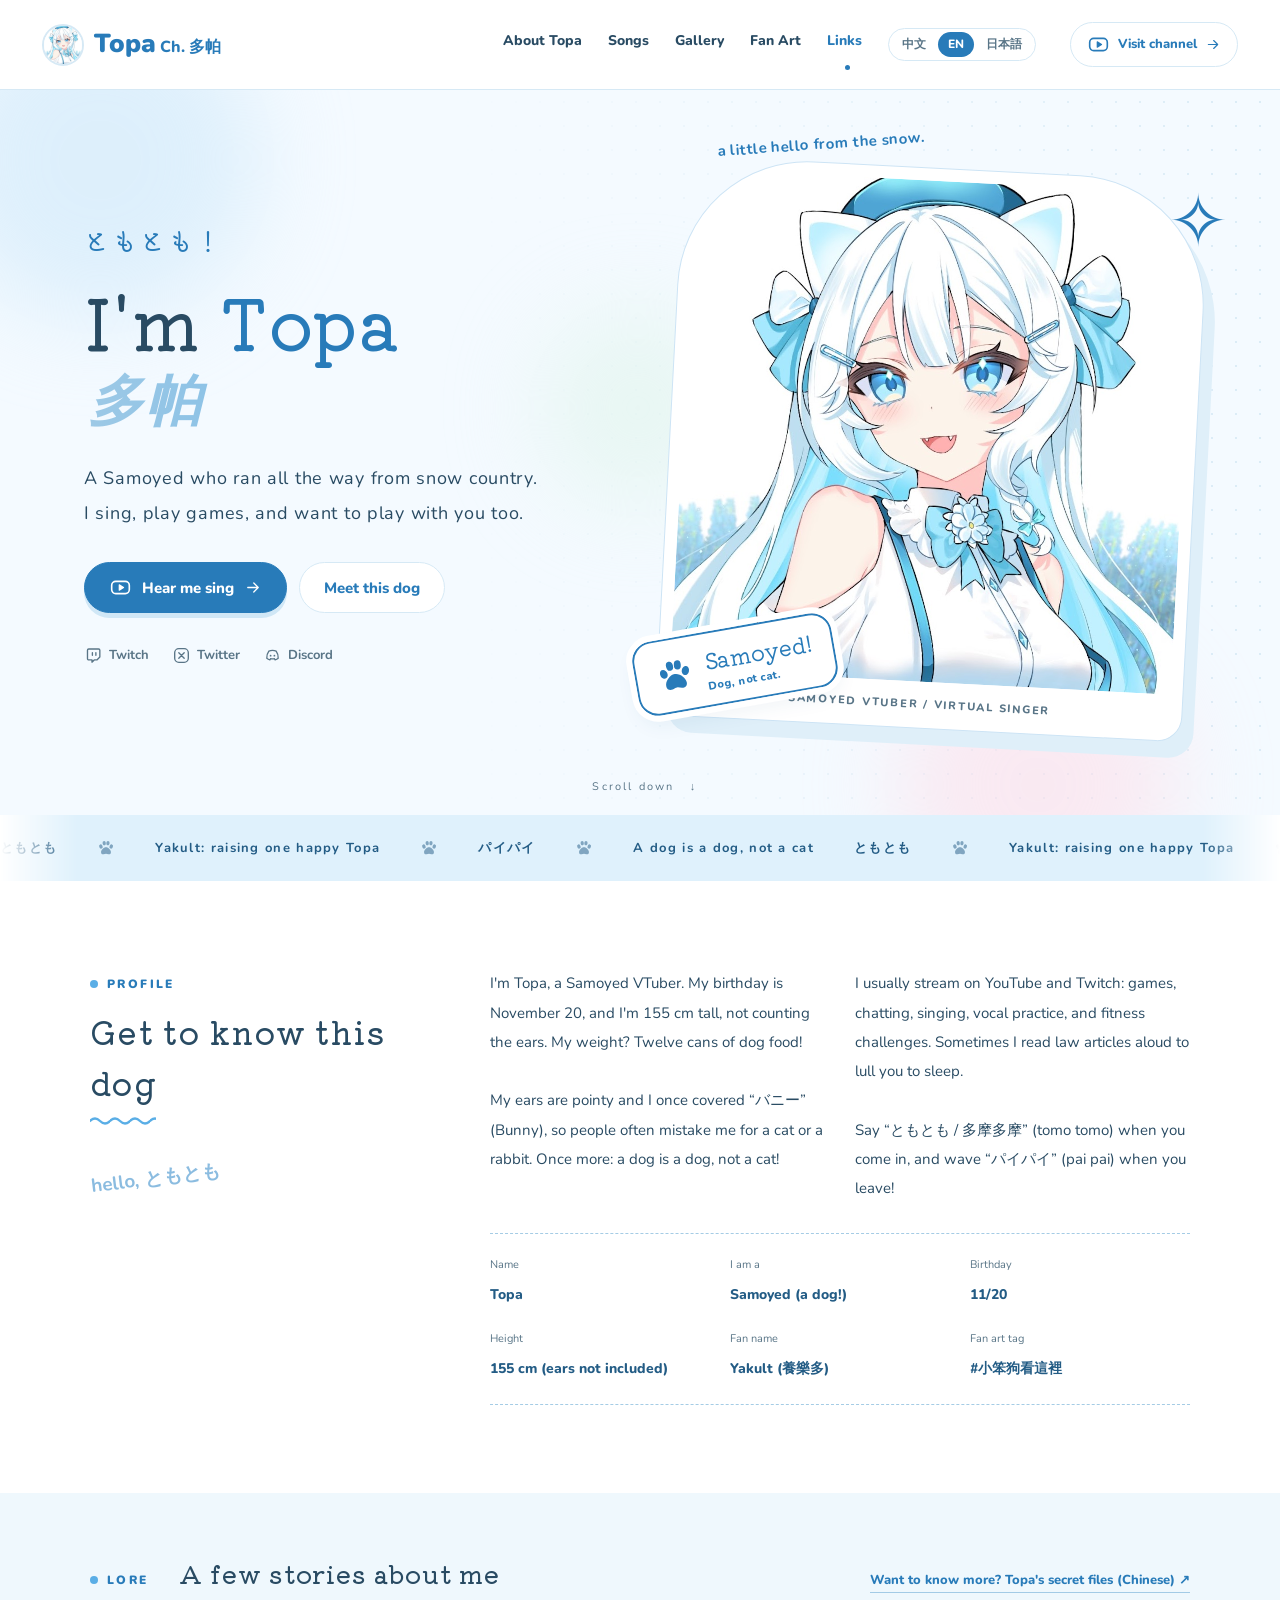
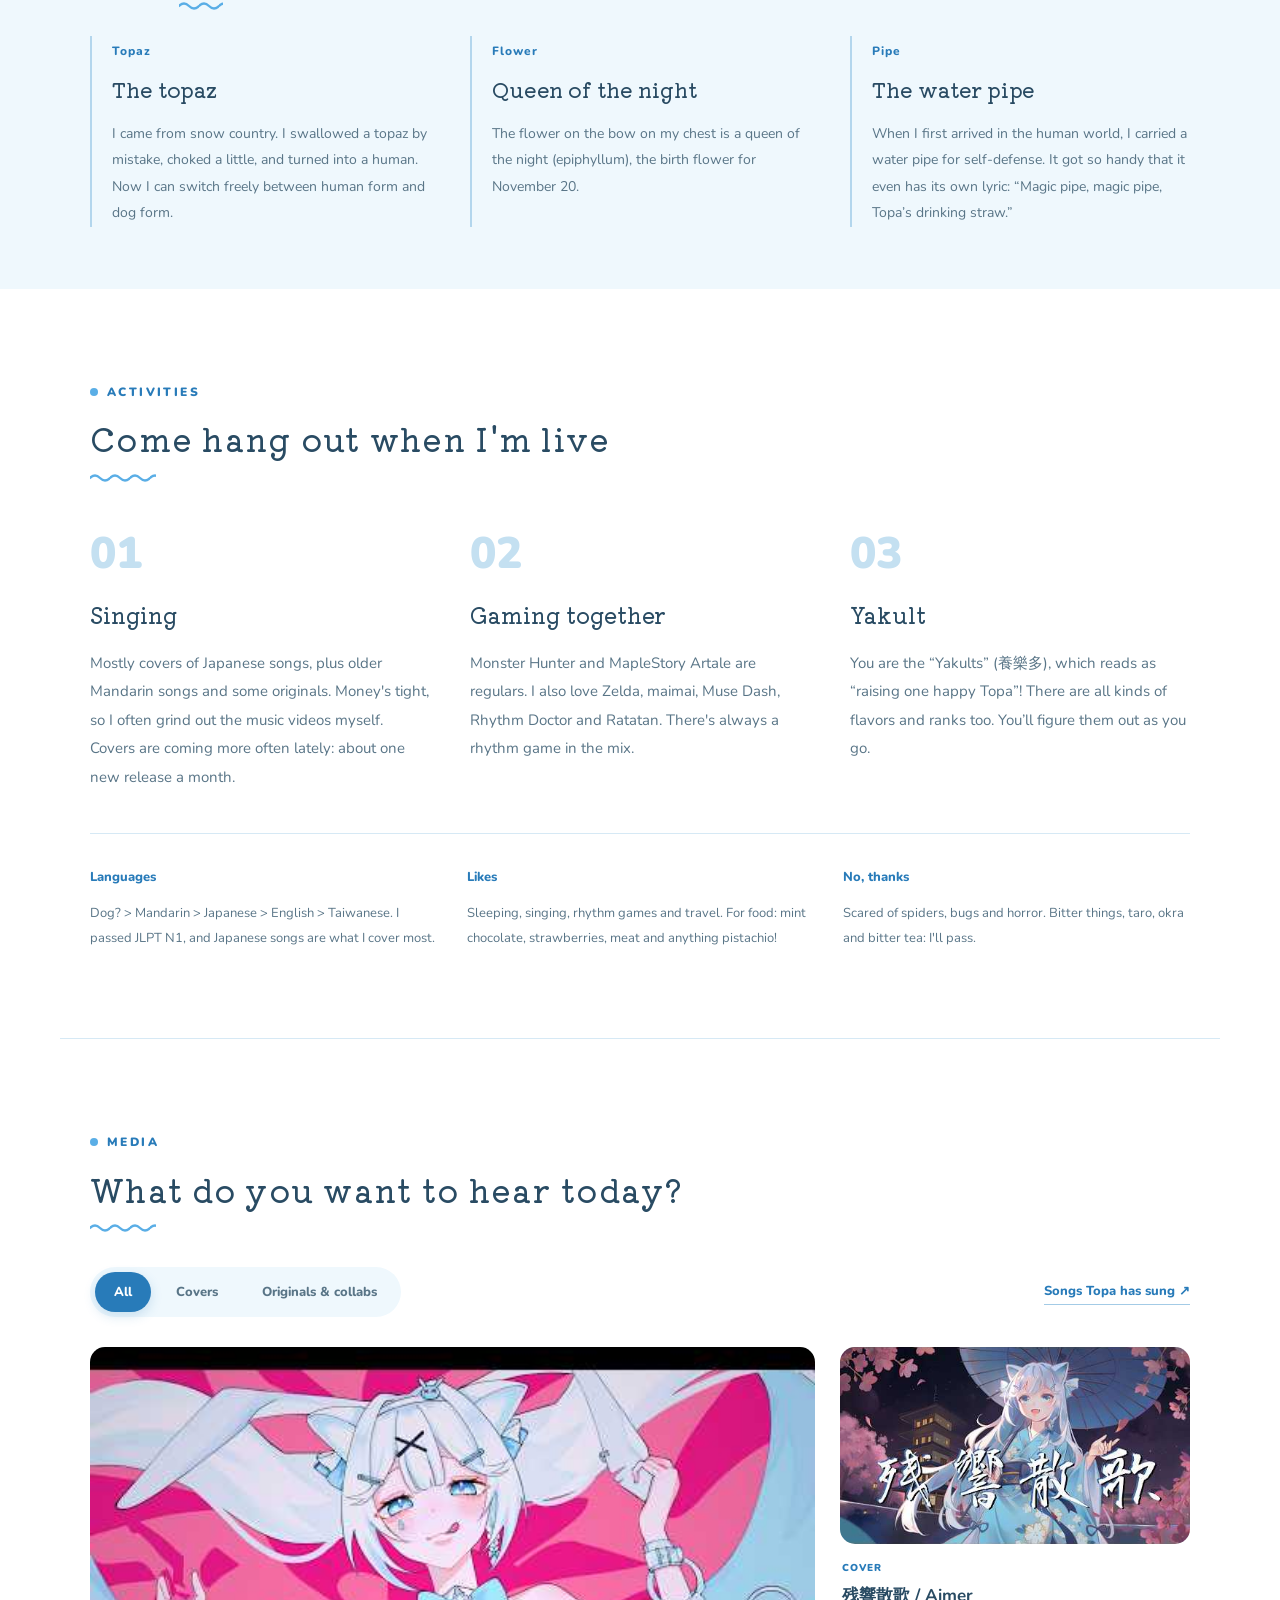
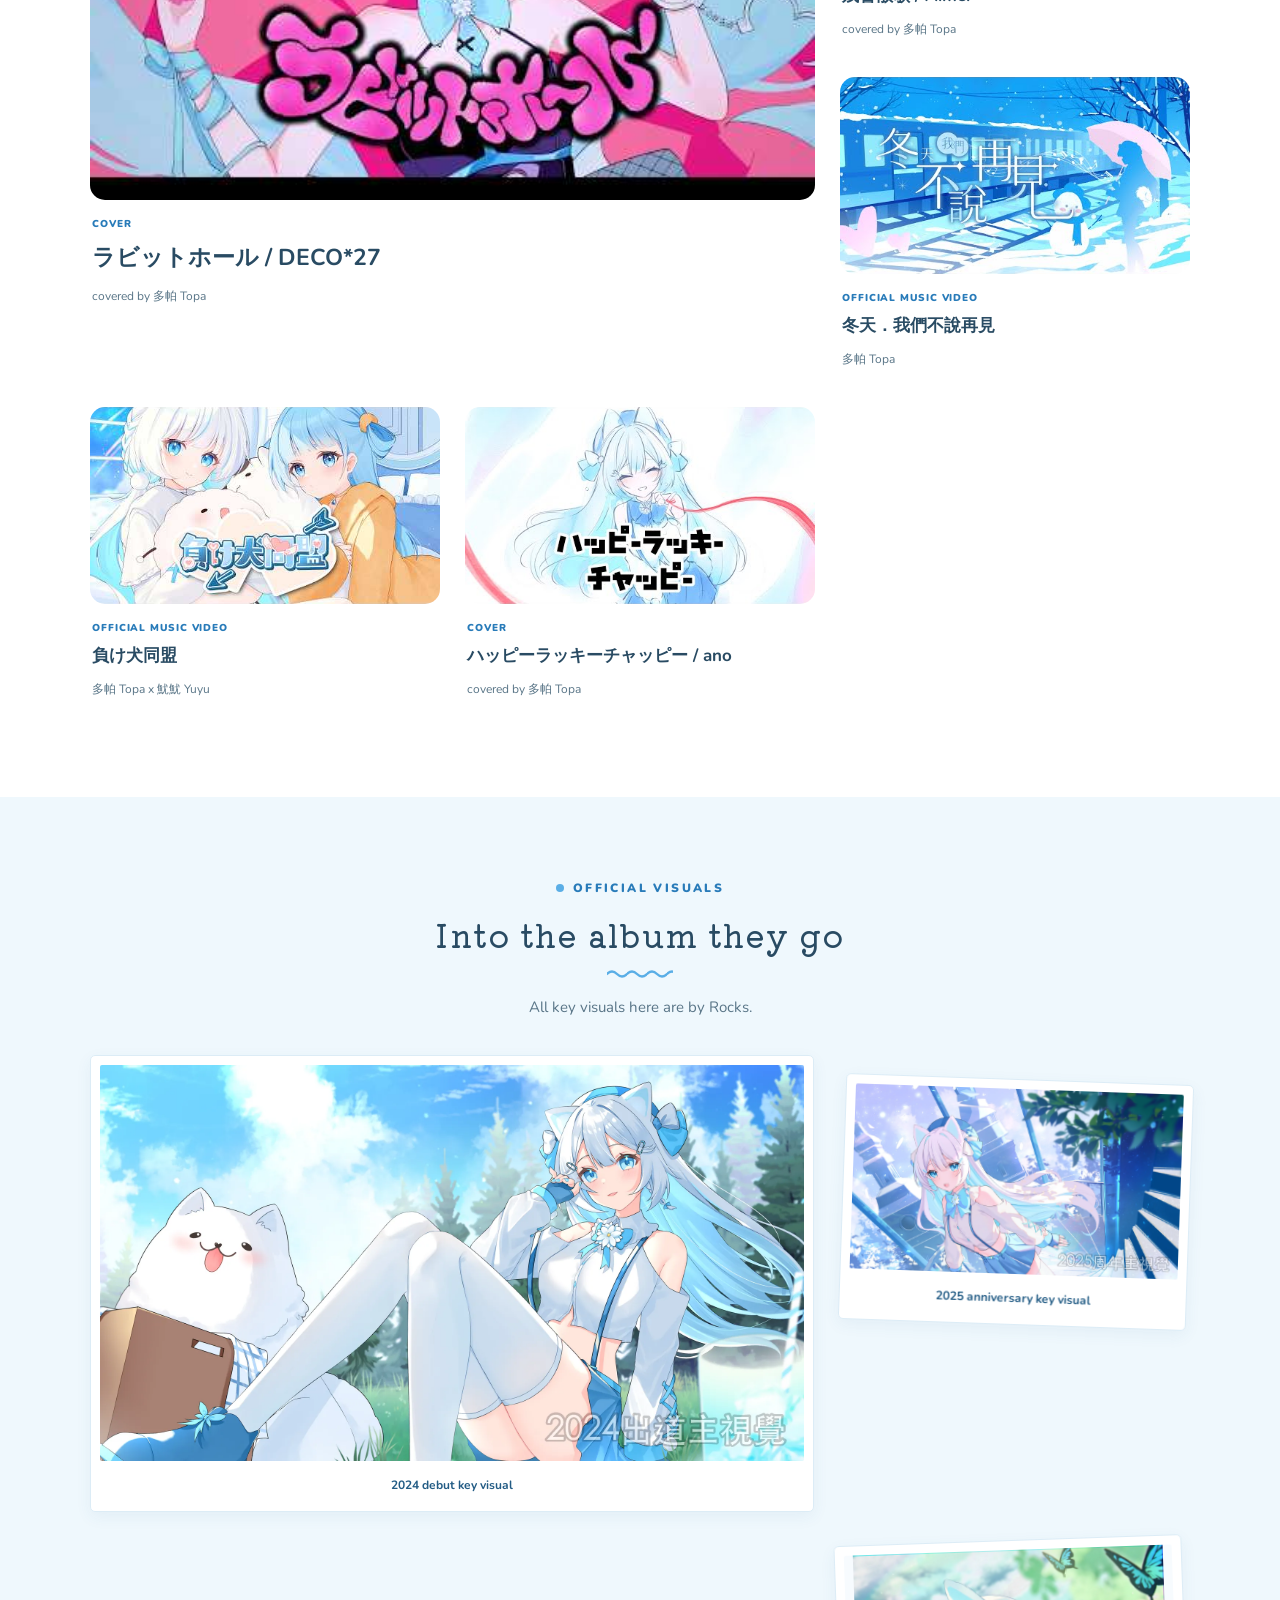
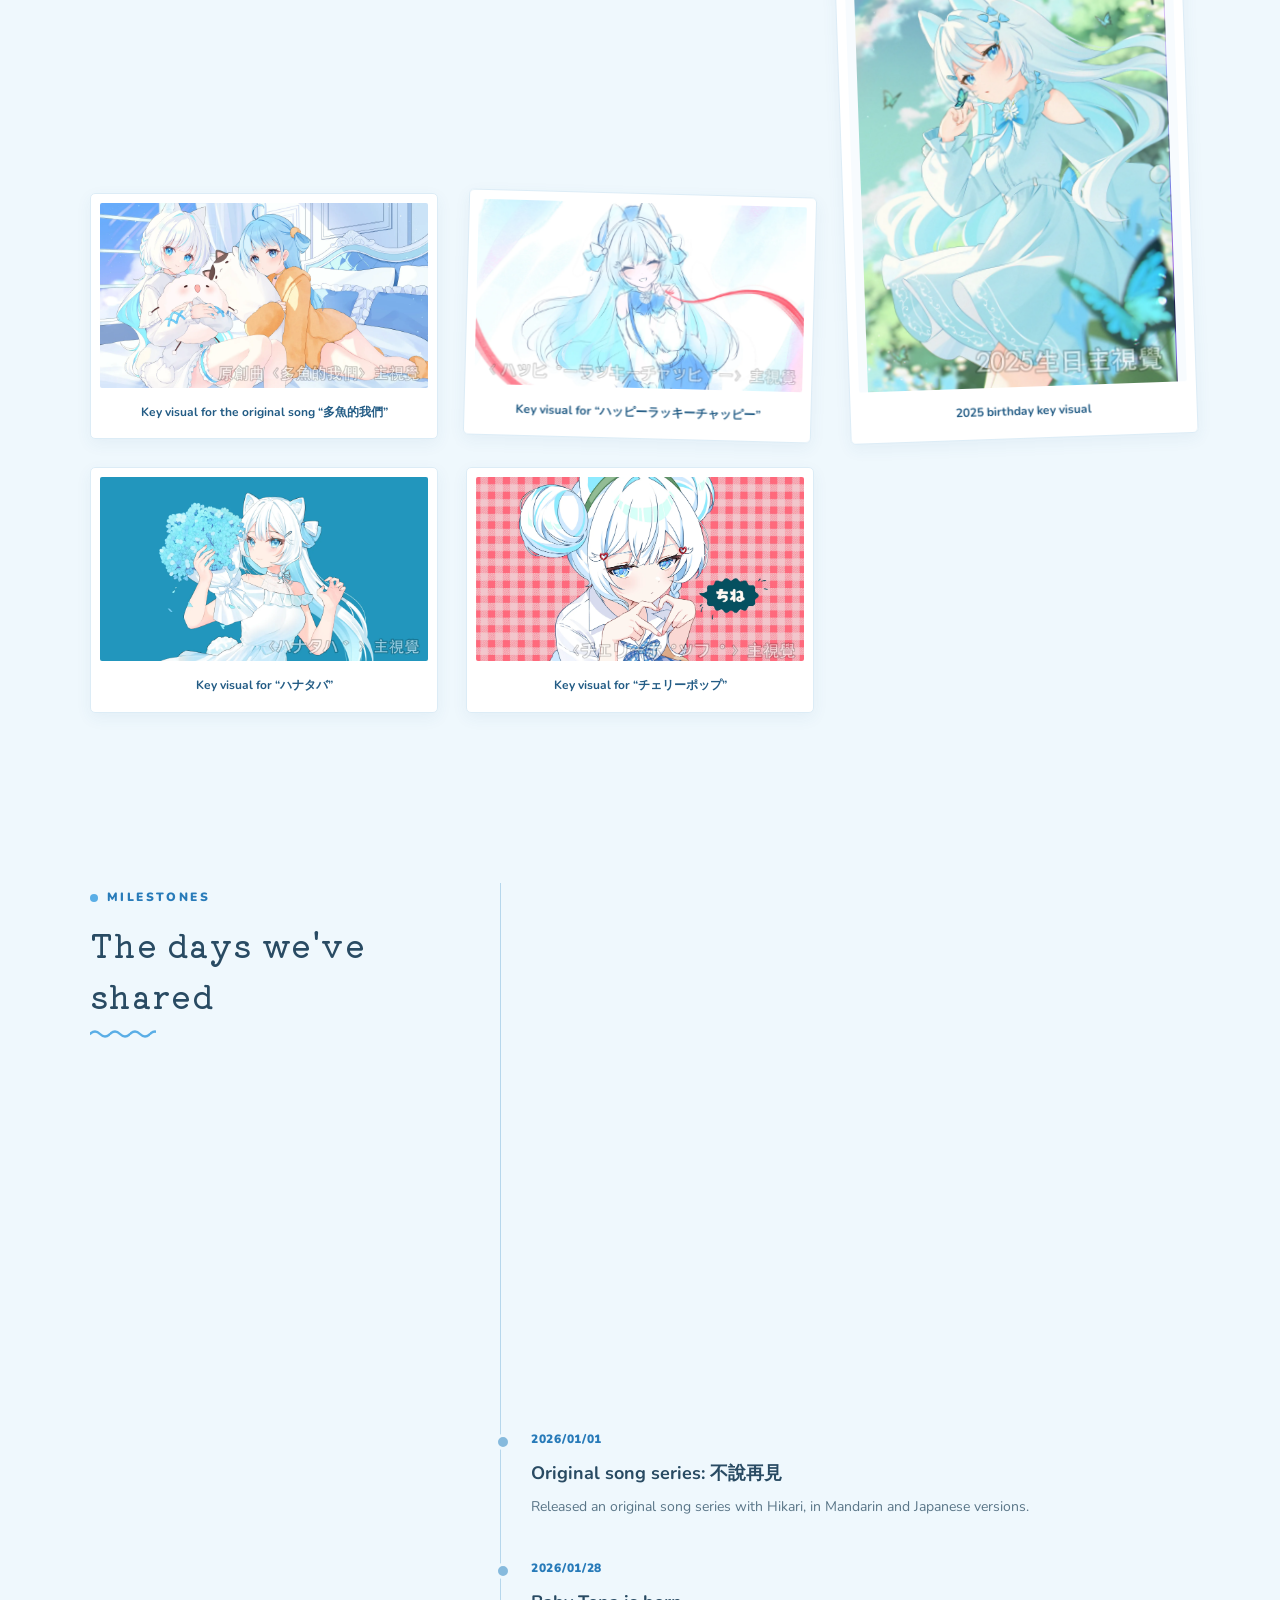
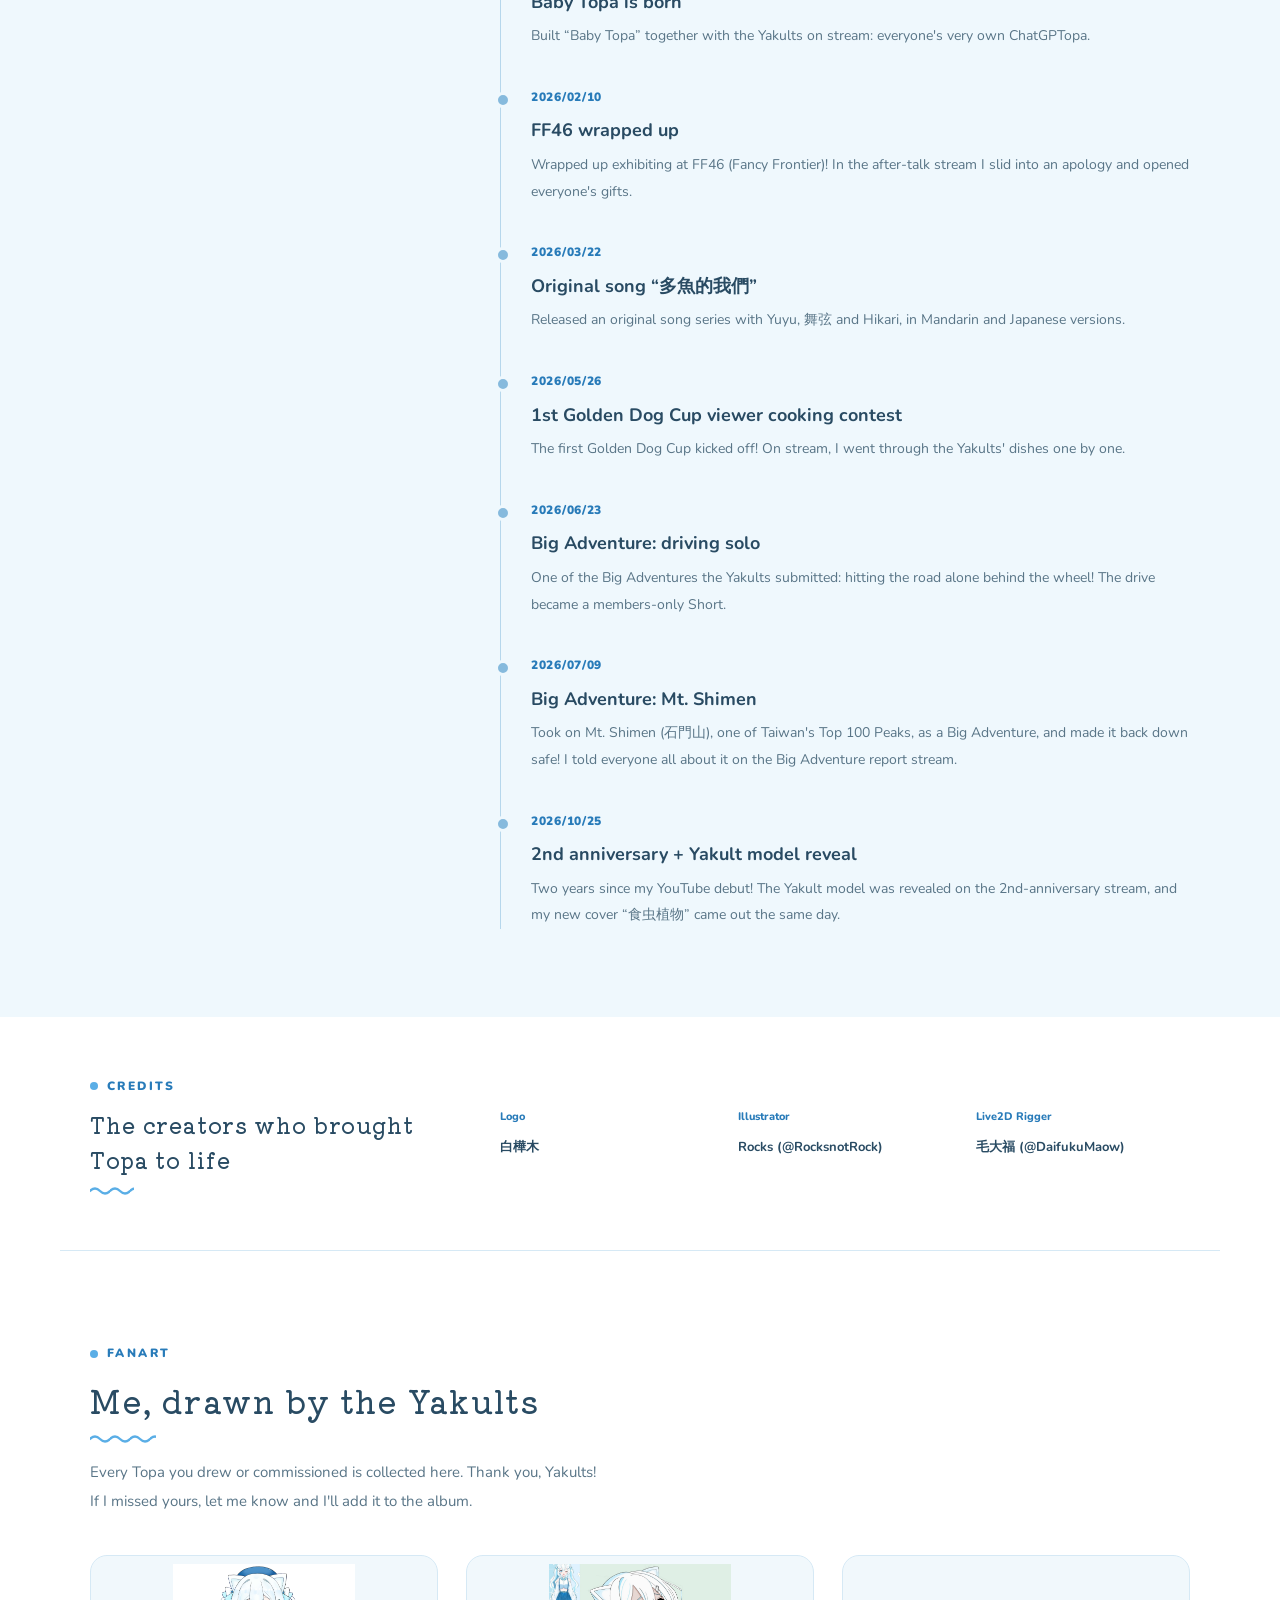
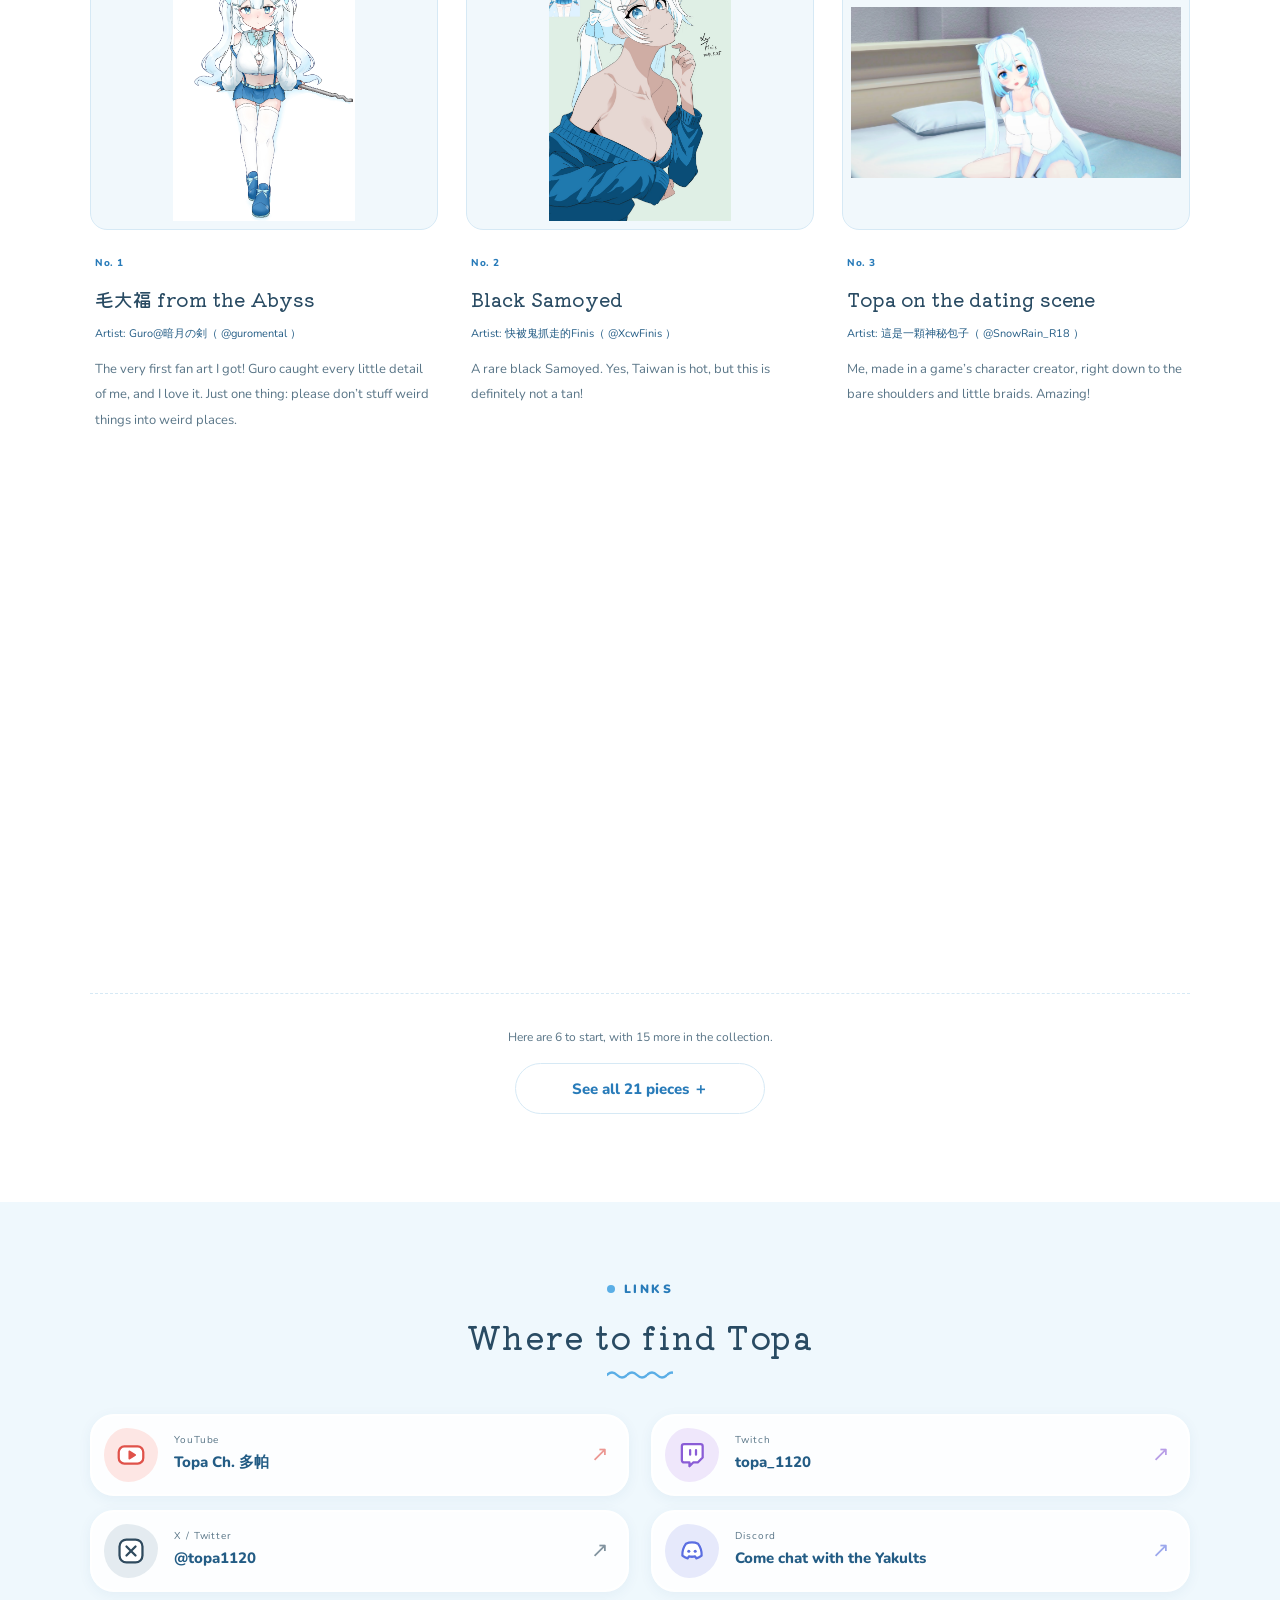
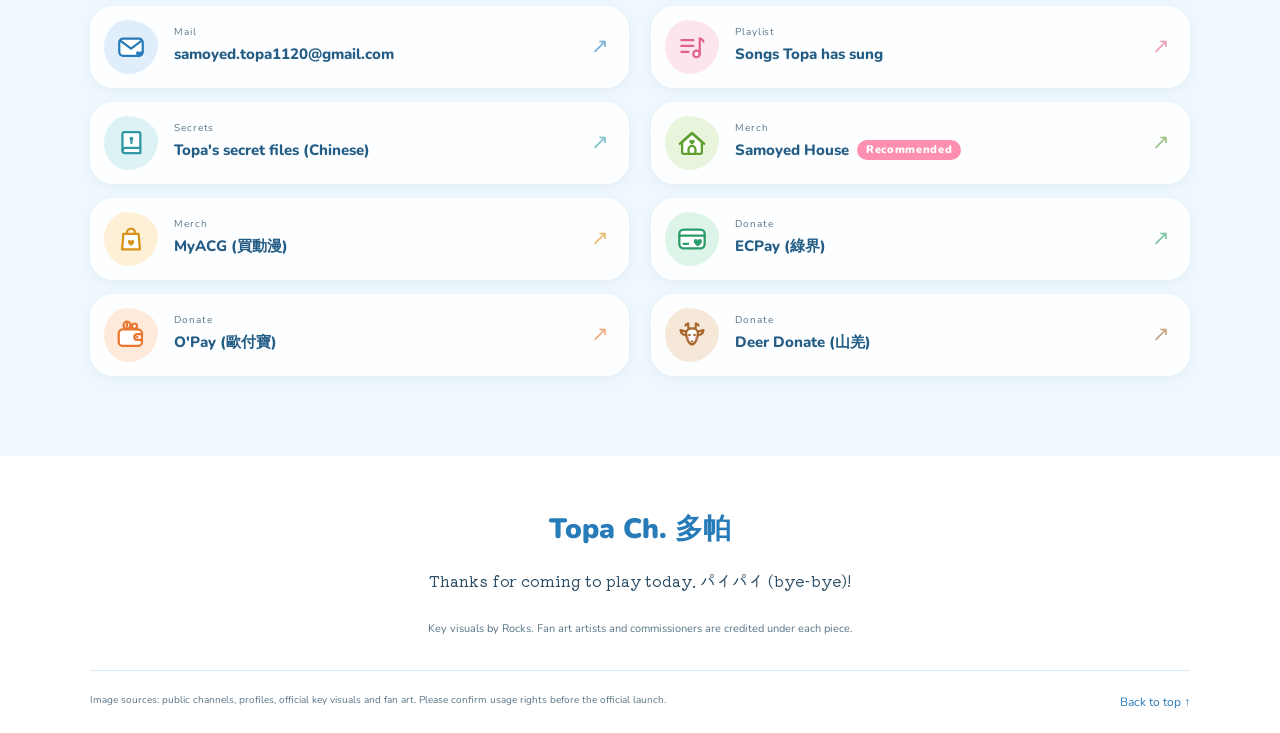
==== commit 8889b037: "周邊購買新增「薩摩耶之家（推薦）」，原連結改名買動漫 Co-Authored-By: Claude Opus 5.5 <noreply@anthropic.com>" ====
--- a/index.html
+++ b/index.html
@@ -112,6 +112,12 @@
         <path d="M9 8.2V7.3a3 3 0 0 1 6 0v.9" />
         <path fill="currentColor" stroke="none" d="M12 17.1s-2.4-1.4-2.4-2.9a1.2 1.2 0 0 1 2.4-.4 1.2 1.2 0 0 1 2.4.4c0 1.5-2.4 2.9-2.4 2.9Z" />
       </symbol>
+      <symbol id="icon-house" viewBox="0 0 24 24">
+        <path style="fill:var(--icon-soft,none)" d="M4.6 11.3 12 4.8l7.4 6.5v7.9a1 1 0 0 1-1 1H5.6a1 1 0 0 1-1-1Z" />
+        <path d="M2.8 12.6 12 4.4l9.2 8.2" />
+        <path d="M9.4 20.2v-3.4a2.6 2.6 0 0 1 5.2 0v3.4" />
+        <path fill="currentColor" stroke="none" d="M12 13.2s-2-1.2-2-2.5a1 1 0 0 1 2-.3 1 1 0 0 1 2 .3c0 1.3-2 2.5-2 2.5Z" />
+      </symbol>
       <symbol id="icon-card" viewBox="0 0 24 24">
         <rect x="2.5" y="5" width="19" height="14" rx="3.2" style="fill:var(--icon-soft,none)" />
         <path d="M2.5 9.4h19M5.6 15.6h3.6" />
@@ -669,11 +675,18 @@
               <strong data-i18n="links.secrets">多帕的秘密資料</strong>
             </div>
           </a>
+          <a class="link-house" href="https://samoyedtopa1120-cmd.github.io/topa-store/" target="_blank" rel="noopener noreferrer">
+            <span class="link-icon" aria-hidden="true"><svg aria-hidden="true" focusable="false"><use href="#icon-house" xlink:href="#icon-house"></use></svg></span>
+            <div class="link-copy">
+              <span>Merch</span>
+              <strong data-i18n="links.store">薩摩耶之家<em class="link-pick">推薦</em></strong>
+            </div>
+          </a>
           <a class="link-merch" href="https://www.myacg.com.tw/seller_market.php?seller=552667" target="_blank" rel="noopener noreferrer">
             <span class="link-icon" aria-hidden="true"><svg aria-hidden="true" focusable="false"><use href="#icon-merch" xlink:href="#icon-merch"></use></svg></span>
             <div class="link-copy">
               <span>Merch</span>
-              <strong data-i18n="links.merch">周邊購買</strong>
+              <strong data-i18n="links.merch">買動漫</strong>
             </div>
           </a>
           <a class="link-card" href="https://payment.ecpay.com.tw/Broadcaster/Donate/85C7382313C1128C863B7826B020375C" target="_blank" rel="noopener noreferrer">
--- a/styles.css
+++ b/styles.css
@@ -2411,6 +2411,27 @@
 .link-list>.link-playlist { --accent:#e0628f; --tint:#fde5ee; }
 .link-list>.link-secret { --accent:#2f97a3; --tint:#dcf2f4; }
 .link-list>.link-merch { --accent:#d9921a; --tint:#fdf0d6; }
+.link-list>.link-house { --accent:#5f9f2f; --tint:#e8f5dc; }
+.link-pick {
+  display:inline-block;
+  margin-left:8px;
+  padding:1px 9px;
+  border-radius:999px;
+  background:var(--pink);
+  color:white;
+  font-size:11px;
+  font-style:normal;
+  font-weight:900;
+  line-height:1.7;
+  letter-spacing:.06em;
+  vertical-align:2px;
+  animation:pick-pop 2.8s ease-in-out infinite;
+}
+@keyframes pick-pop {
+  0%,80%,100% { scale:1; rotate:0deg; }
+  86% { scale:1.15; rotate:-6deg; }
+  93% { scale:1.05; rotate:4deg; }
+}
 .link-list>.link-card { --accent:#2a9d68; --tint:#dcf5e8; }
 .link-list>.link-wallet { --accent:#e9772f; --tint:#ffe9da; }
 .link-list>.link-deer { --accent:#a8682e; --tint:#f6e8d8; }
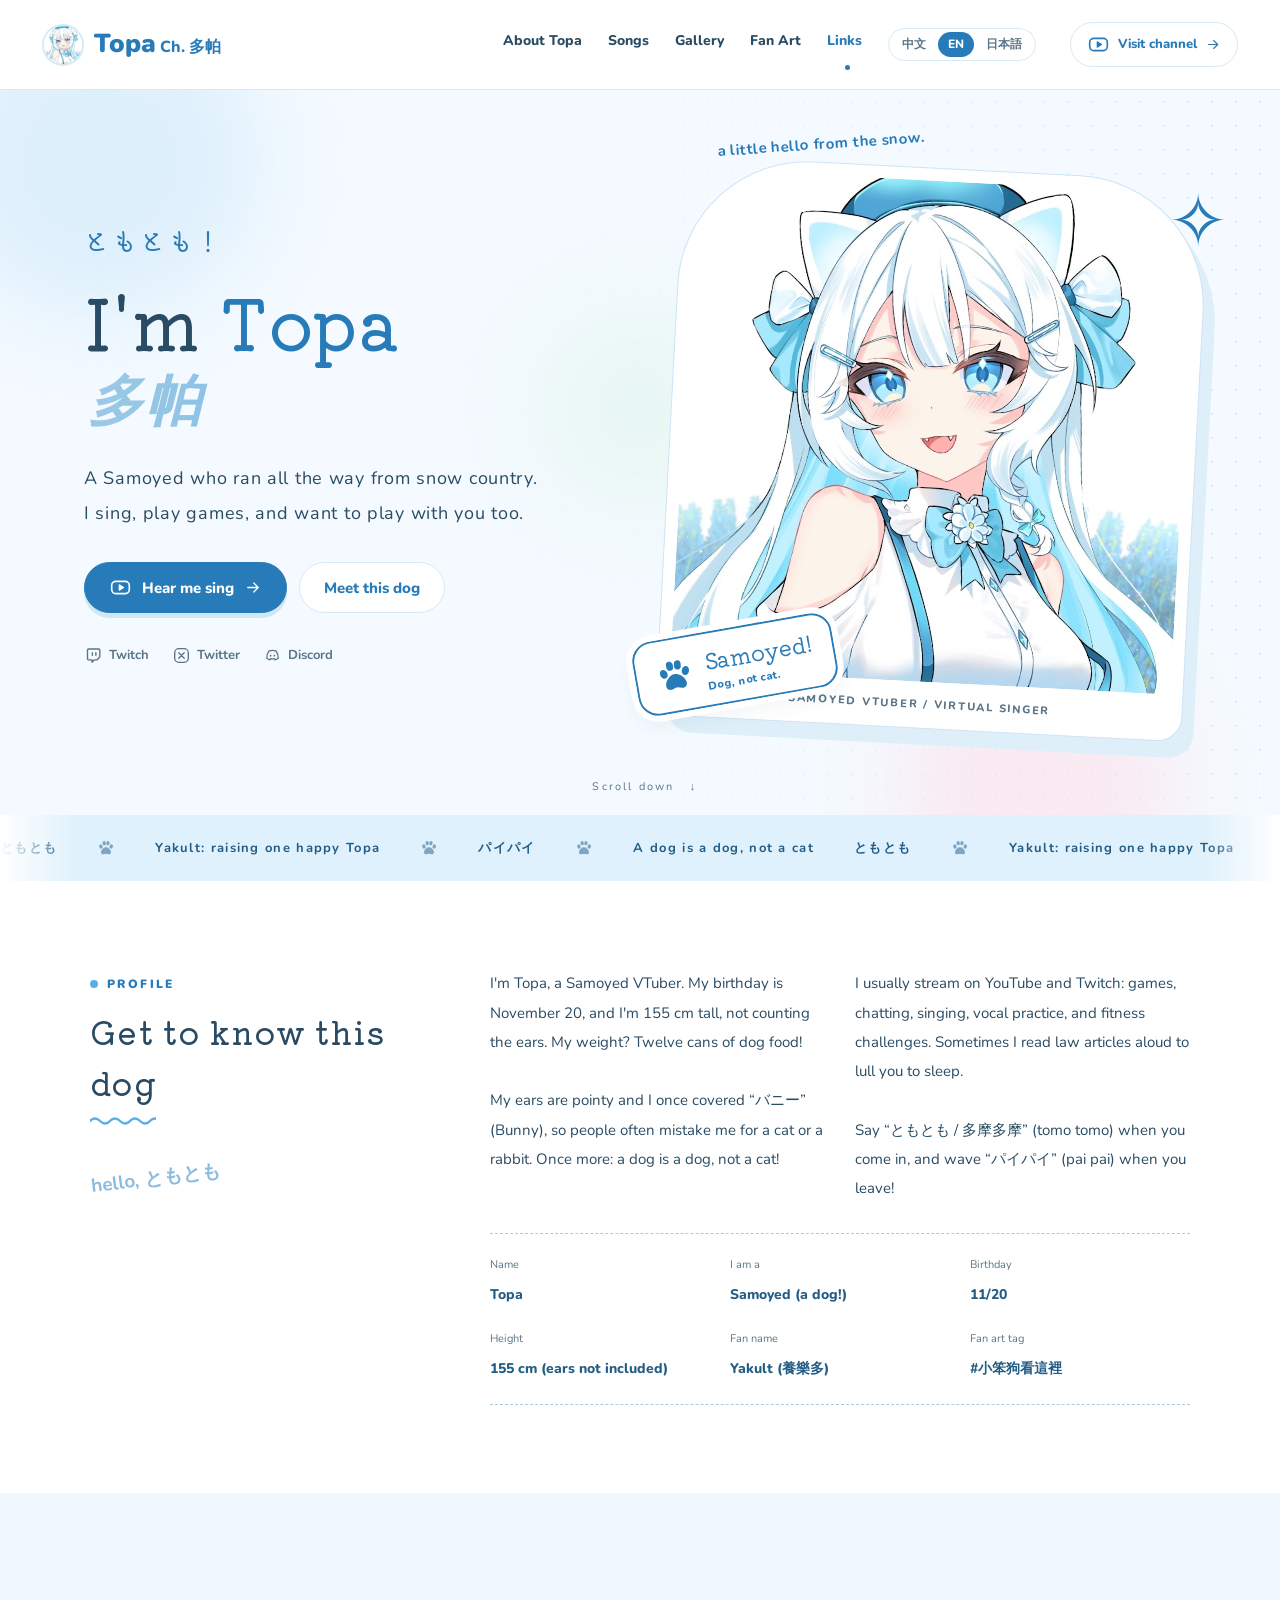
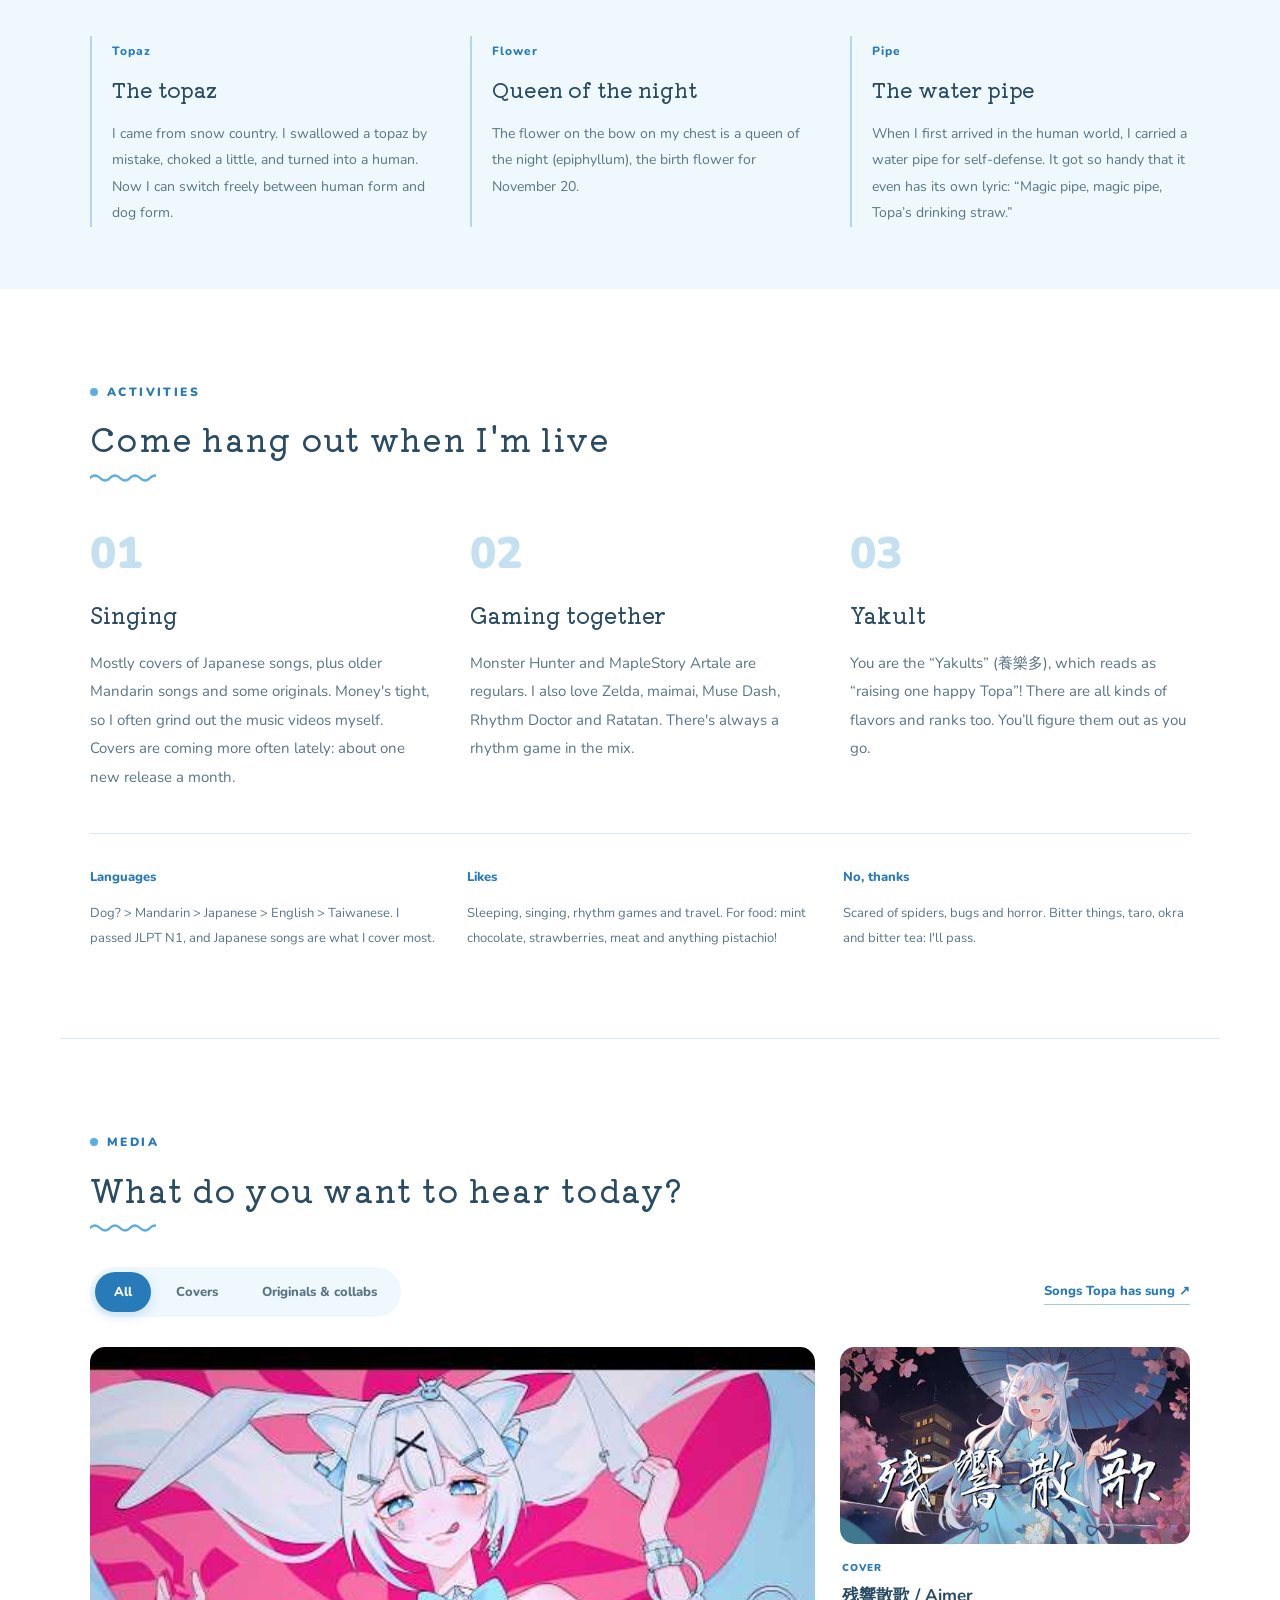
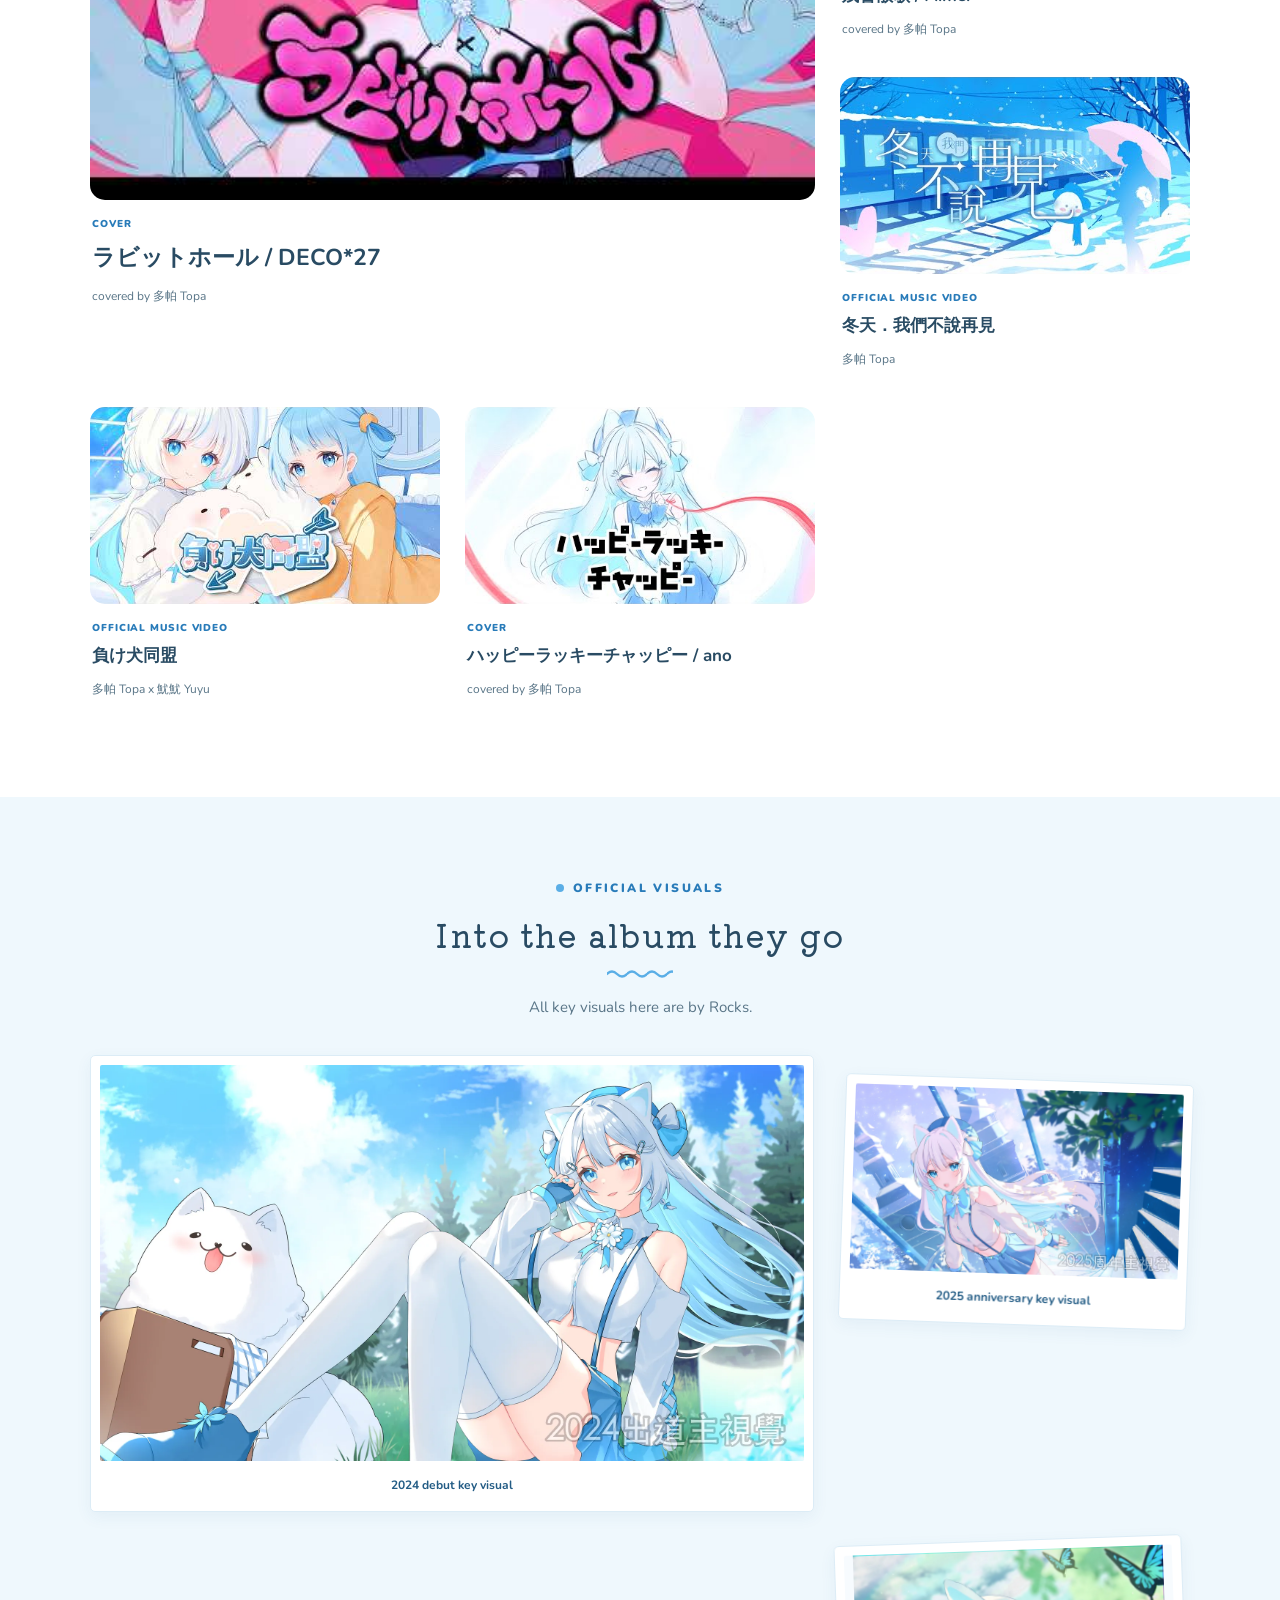
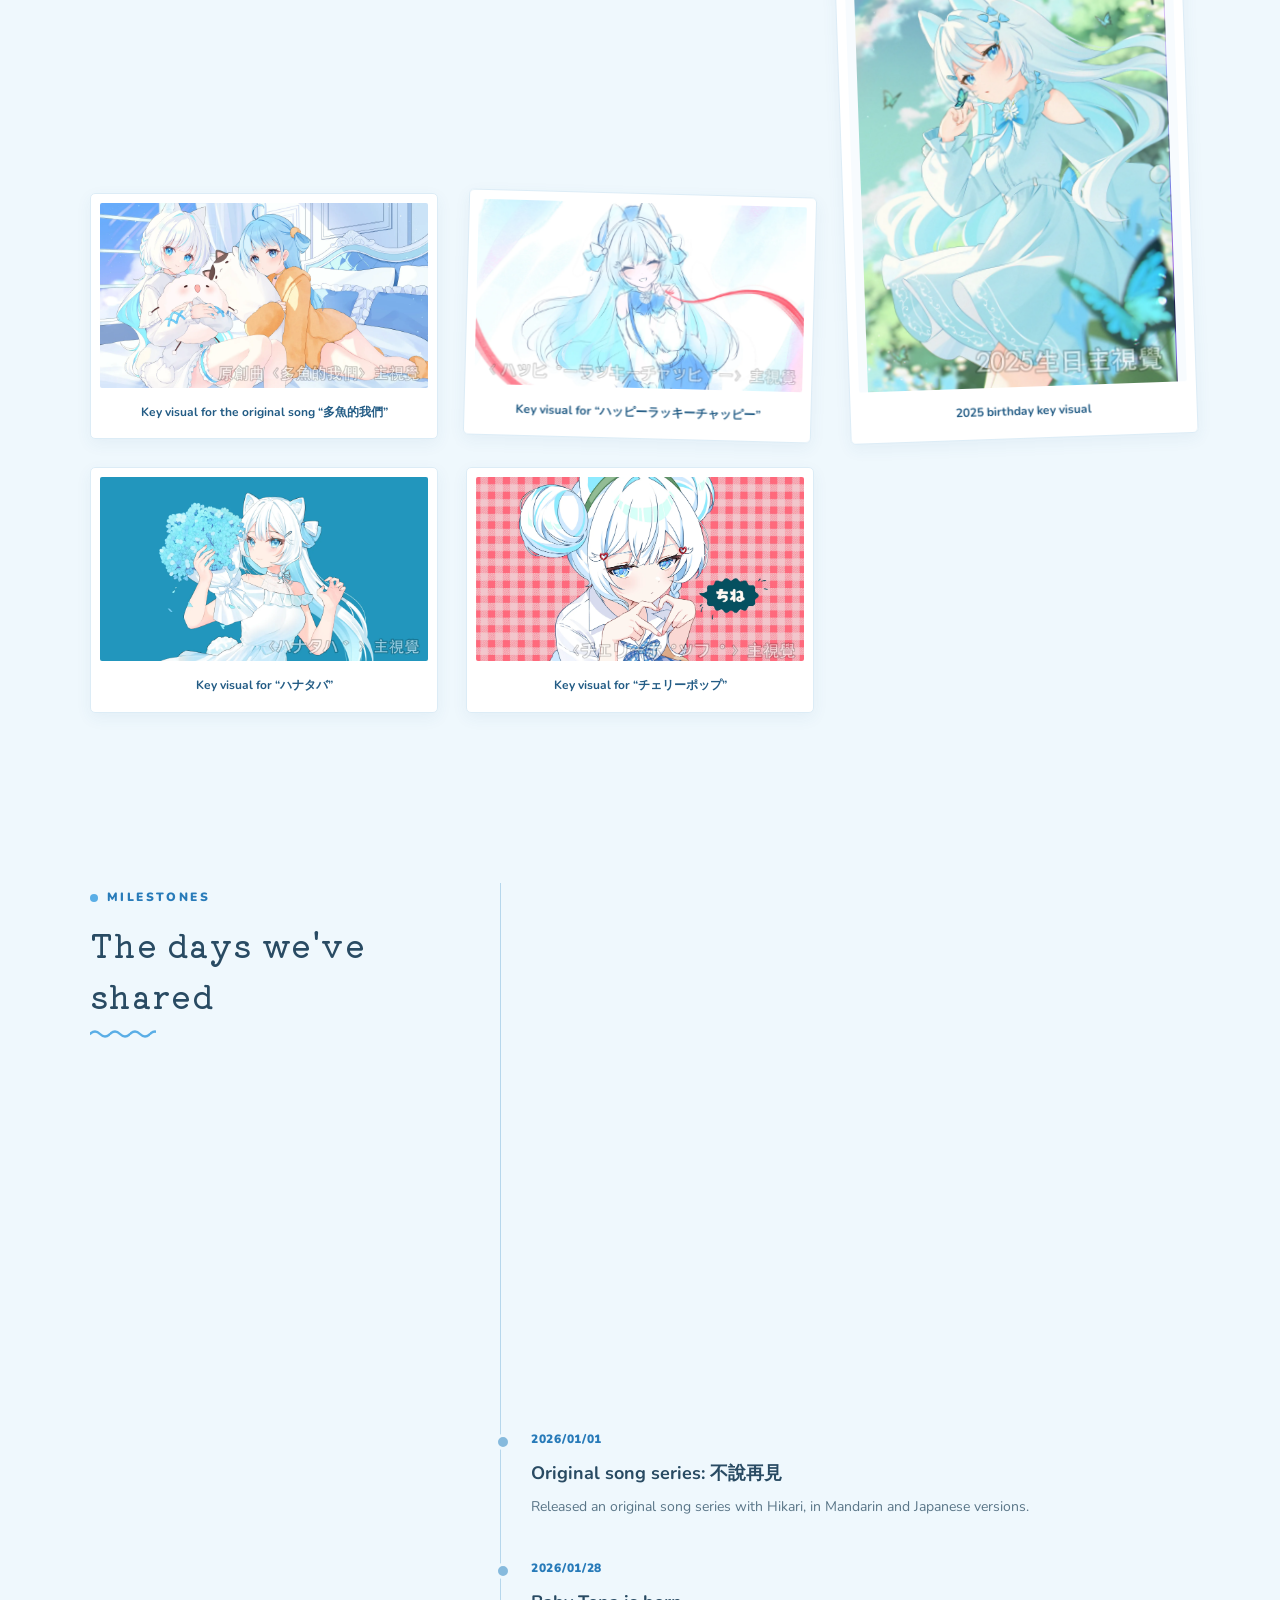
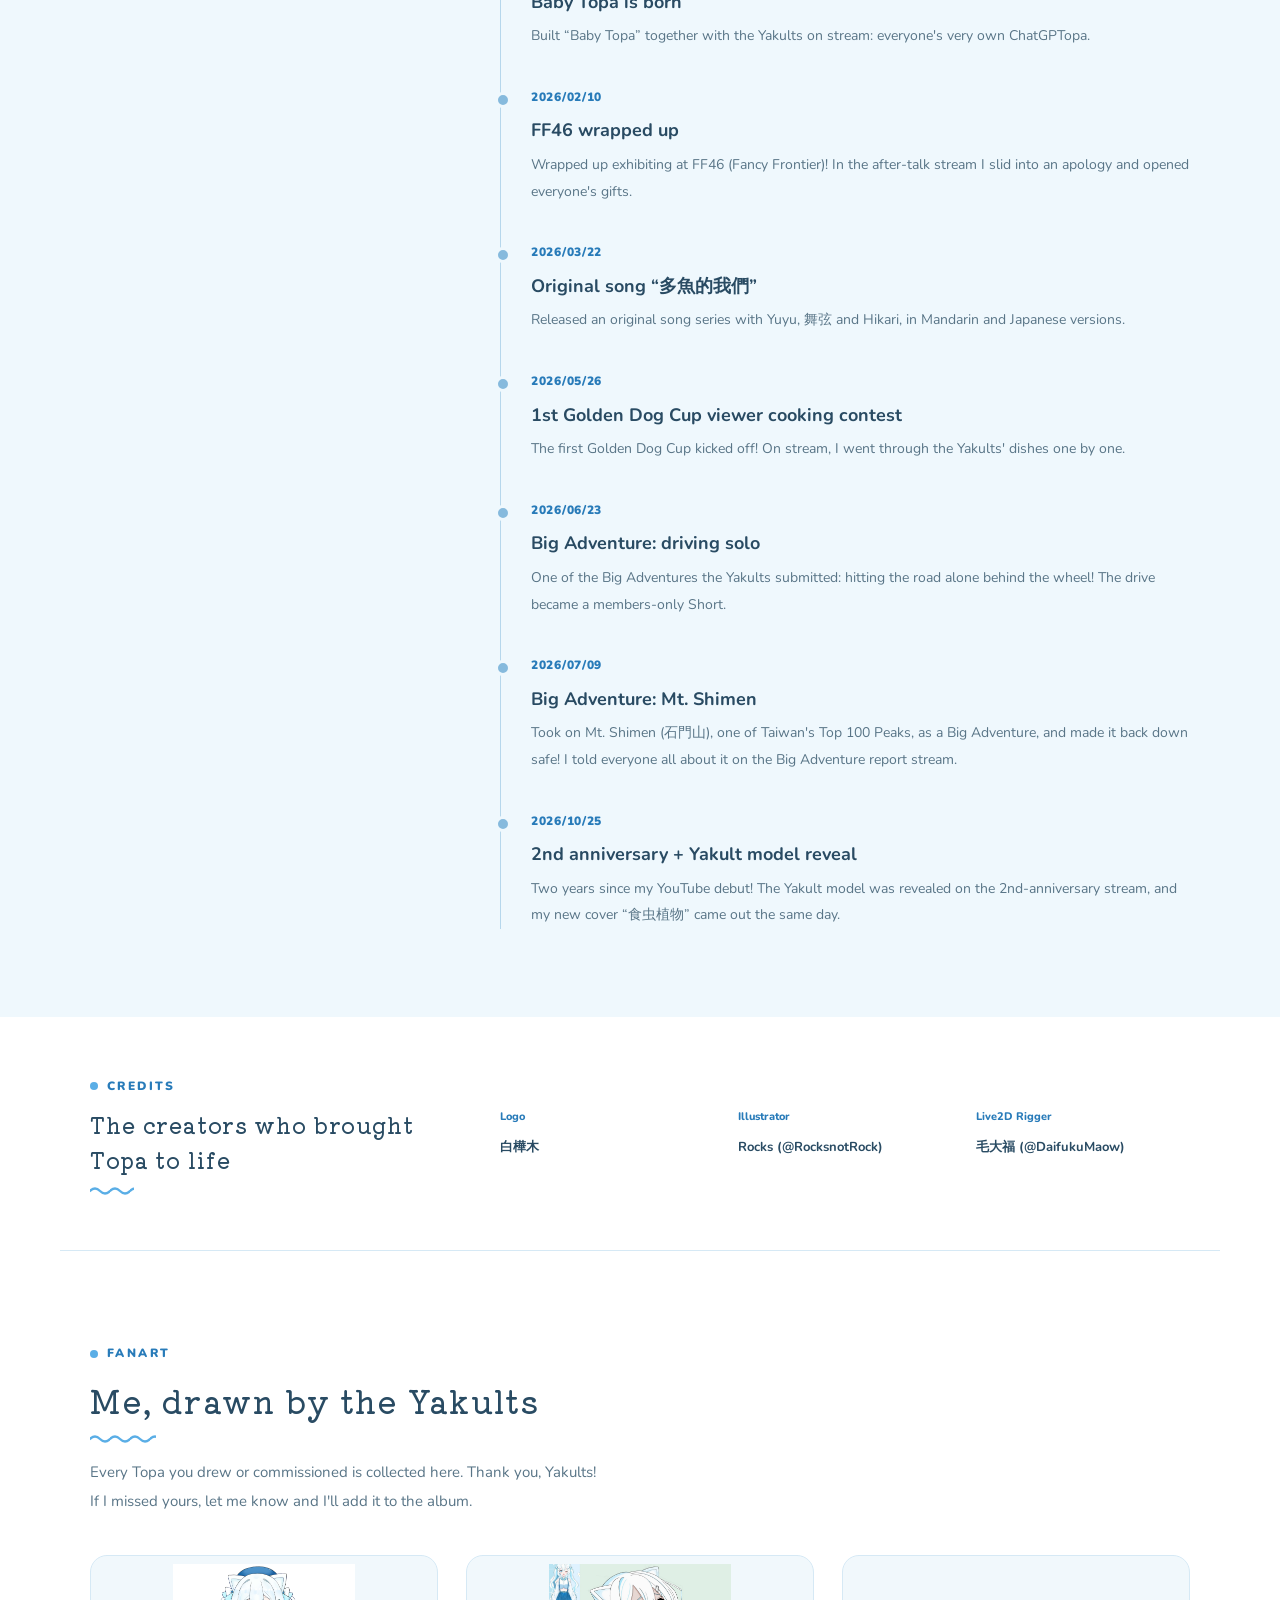
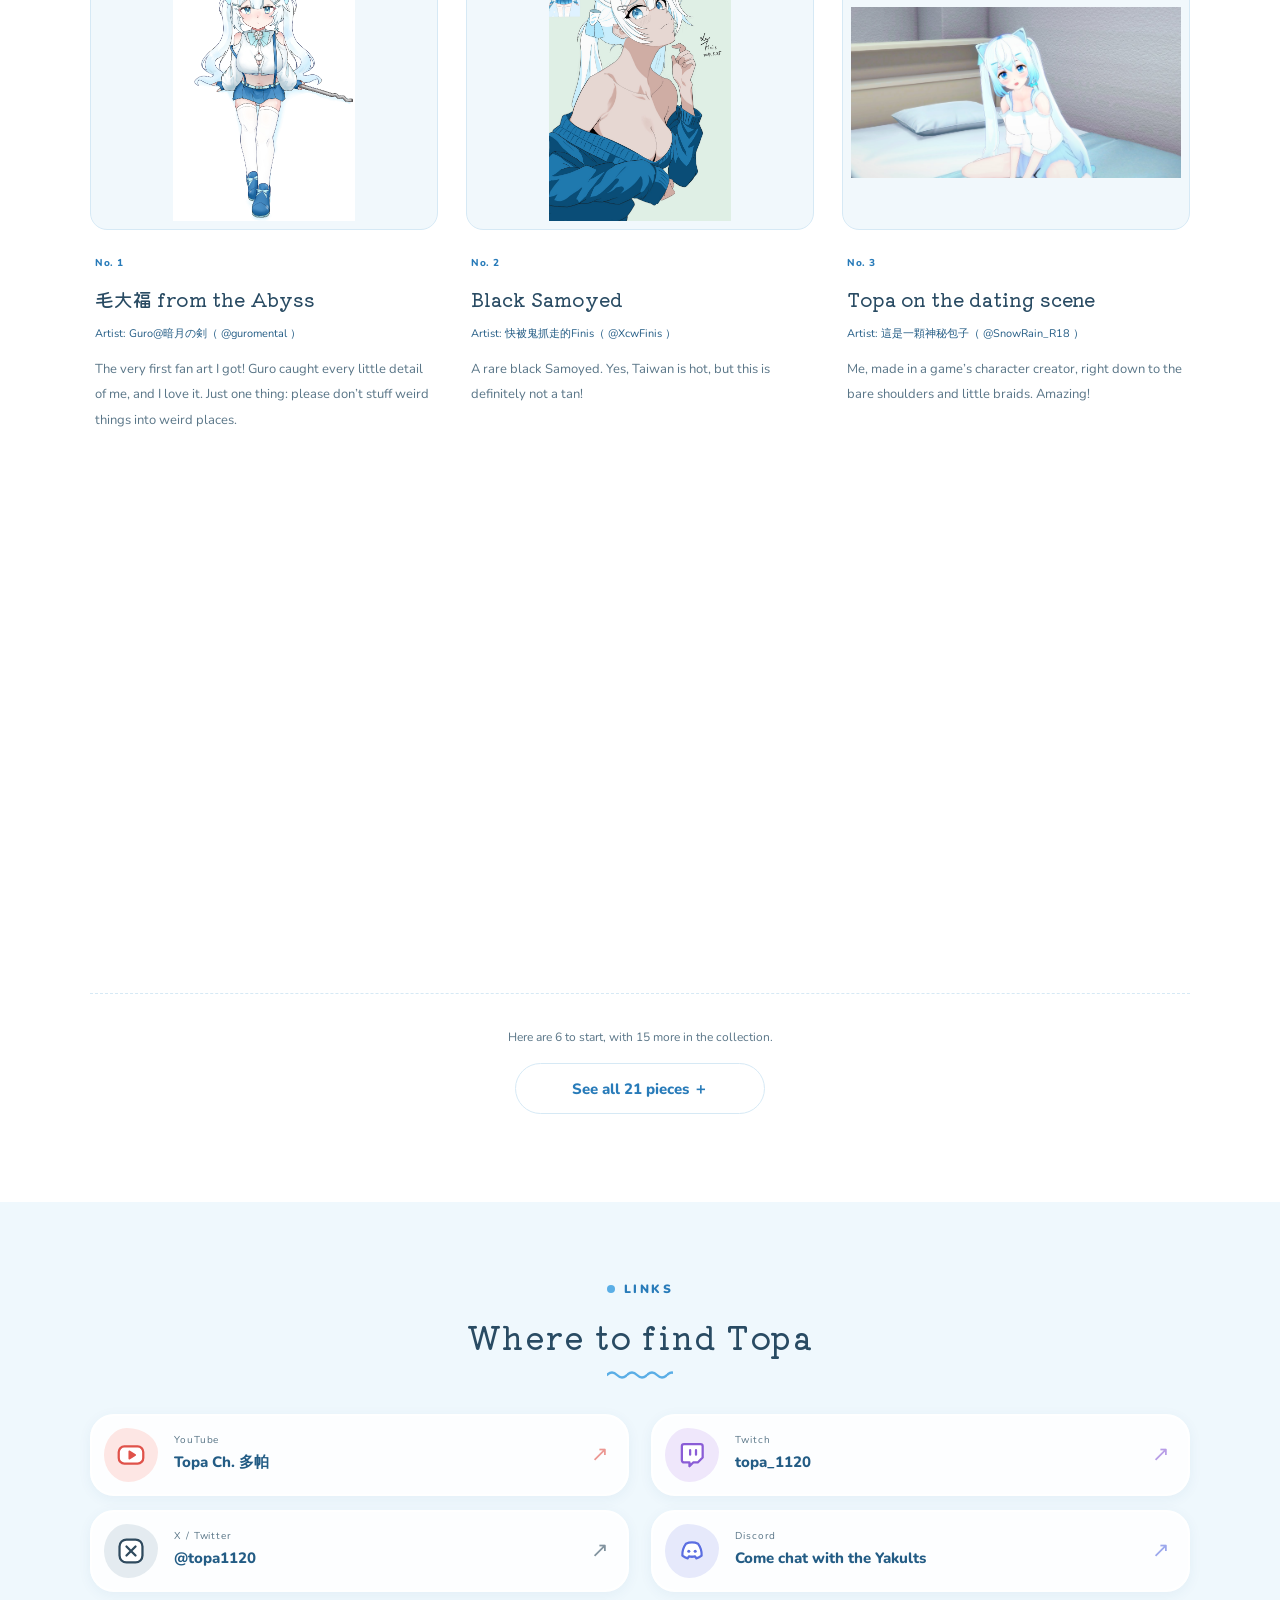
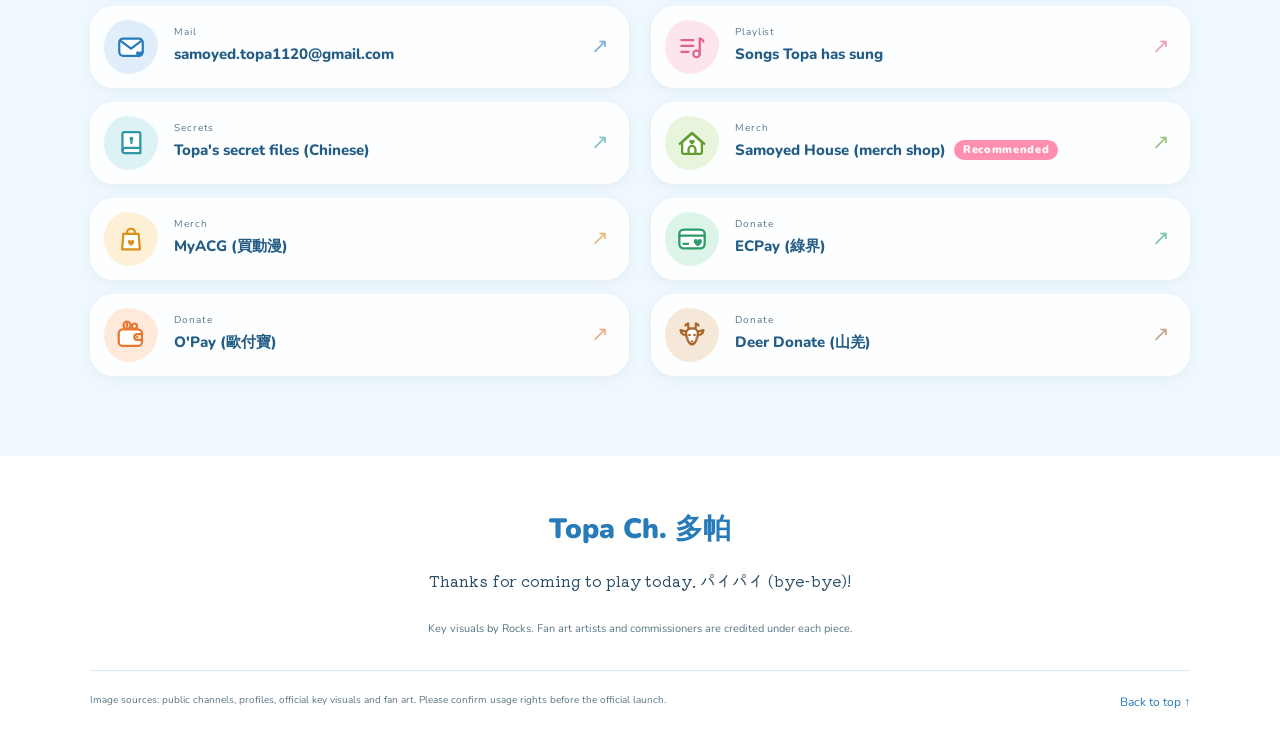
==== commit 3e8d8b74: "薩摩耶之家連結改名為「薩摩耶之家（買周邊）」 Co-Authored-By: Claude Opus 5.5 <noreply@anthropic.com>" ====
--- a/index.html
+++ b/index.html
@@ -679,7 +679,7 @@
             <span class="link-icon" aria-hidden="true"><svg aria-hidden="true" focusable="false"><use href="#icon-house" xlink:href="#icon-house"></use></svg></span>
             <div class="link-copy">
               <span>Merch</span>
-              <strong data-i18n="links.store">薩摩耶之家<em class="link-pick">推薦</em></strong>
+              <strong data-i18n="links.store">薩摩耶之家（買周邊）<em class="link-pick">推薦</em></strong>
             </div>
           </a>
           <a class="link-merch" href="https://www.myacg.com.tw/seller_market.php?seller=552667" target="_blank" rel="noopener noreferrer">
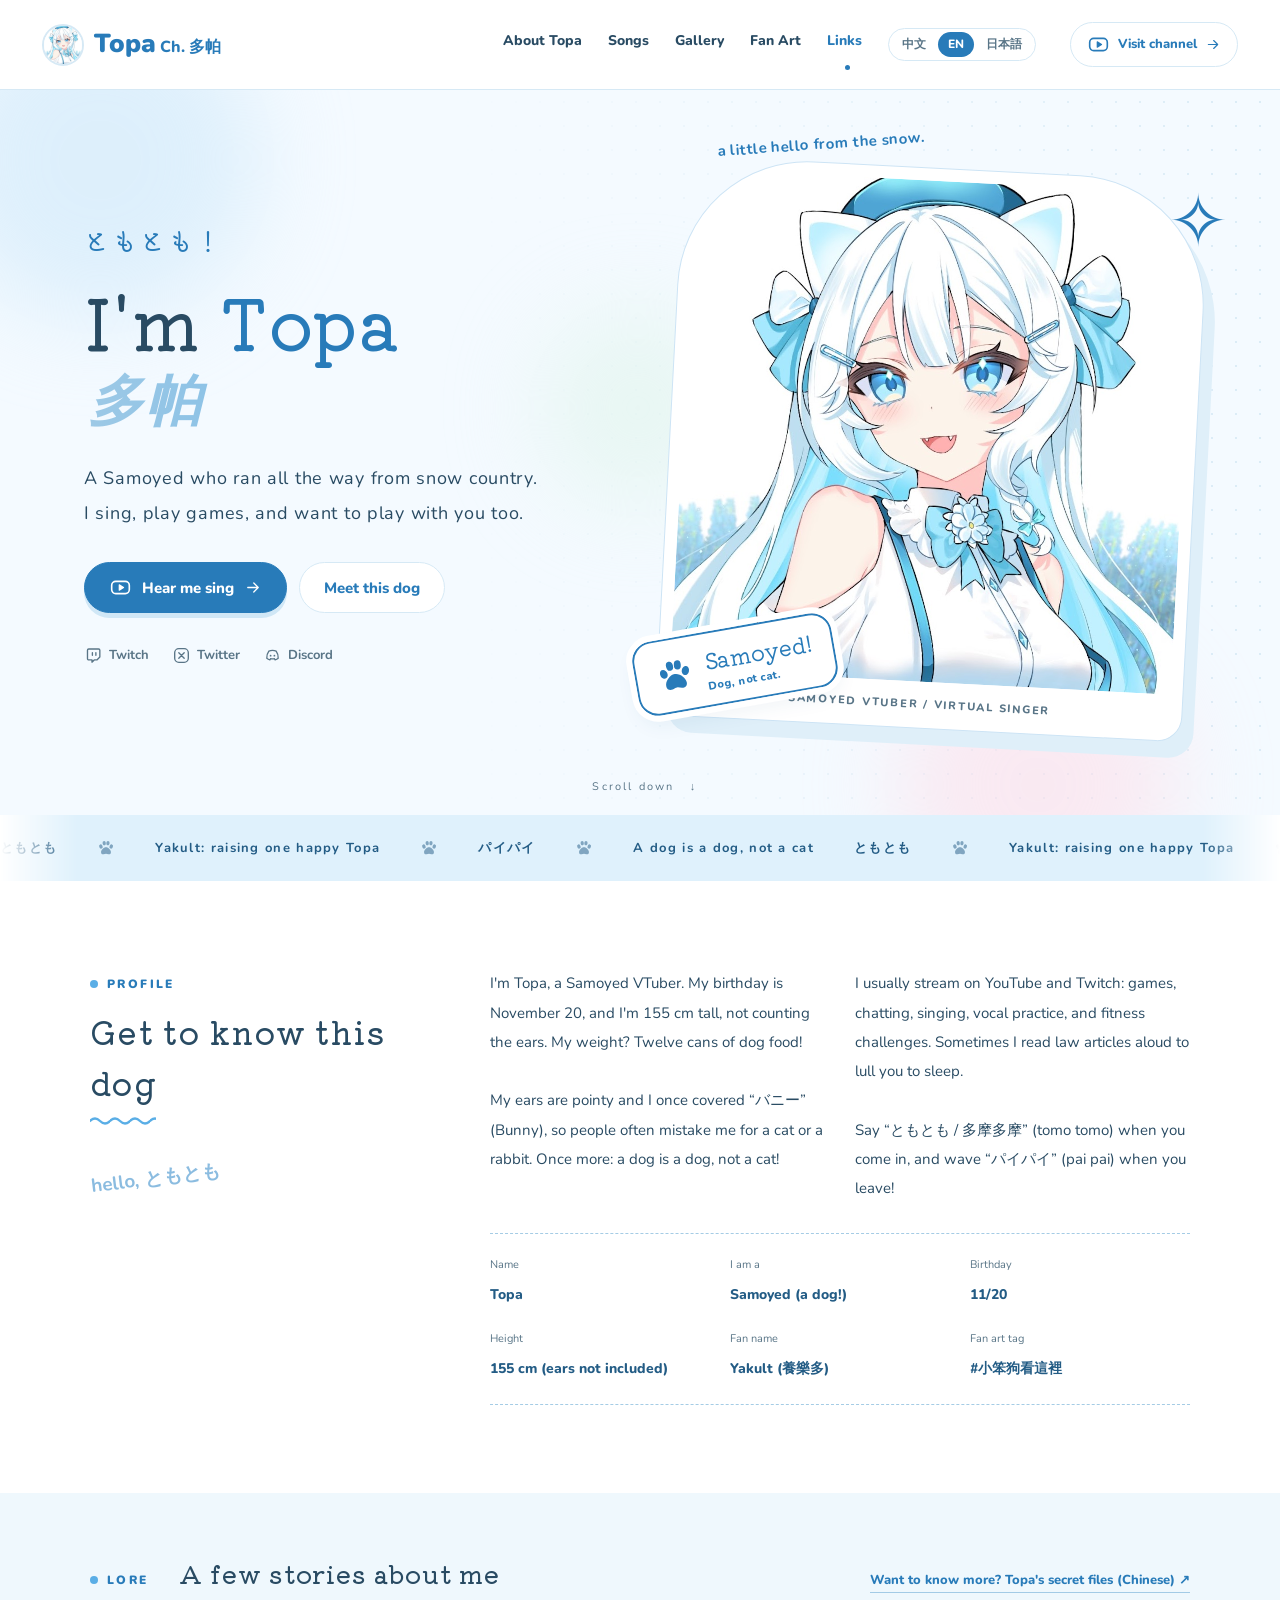
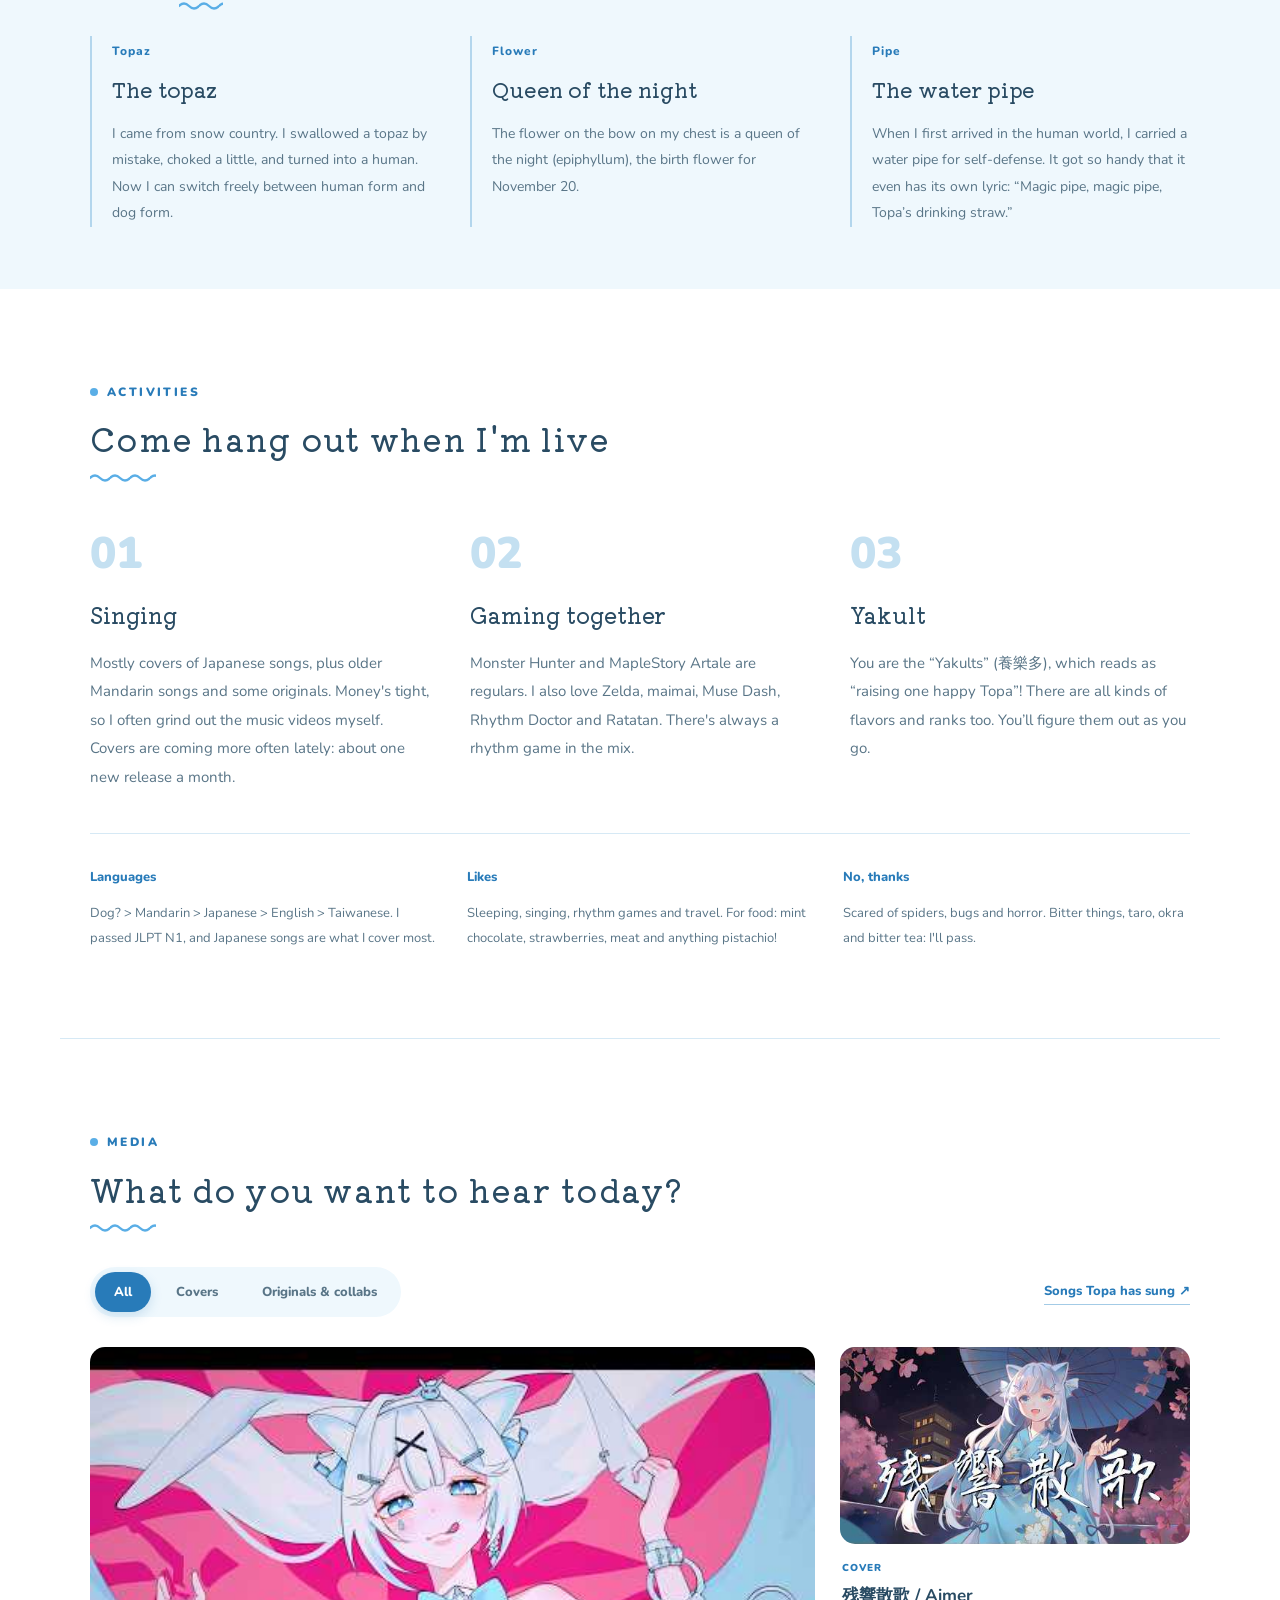
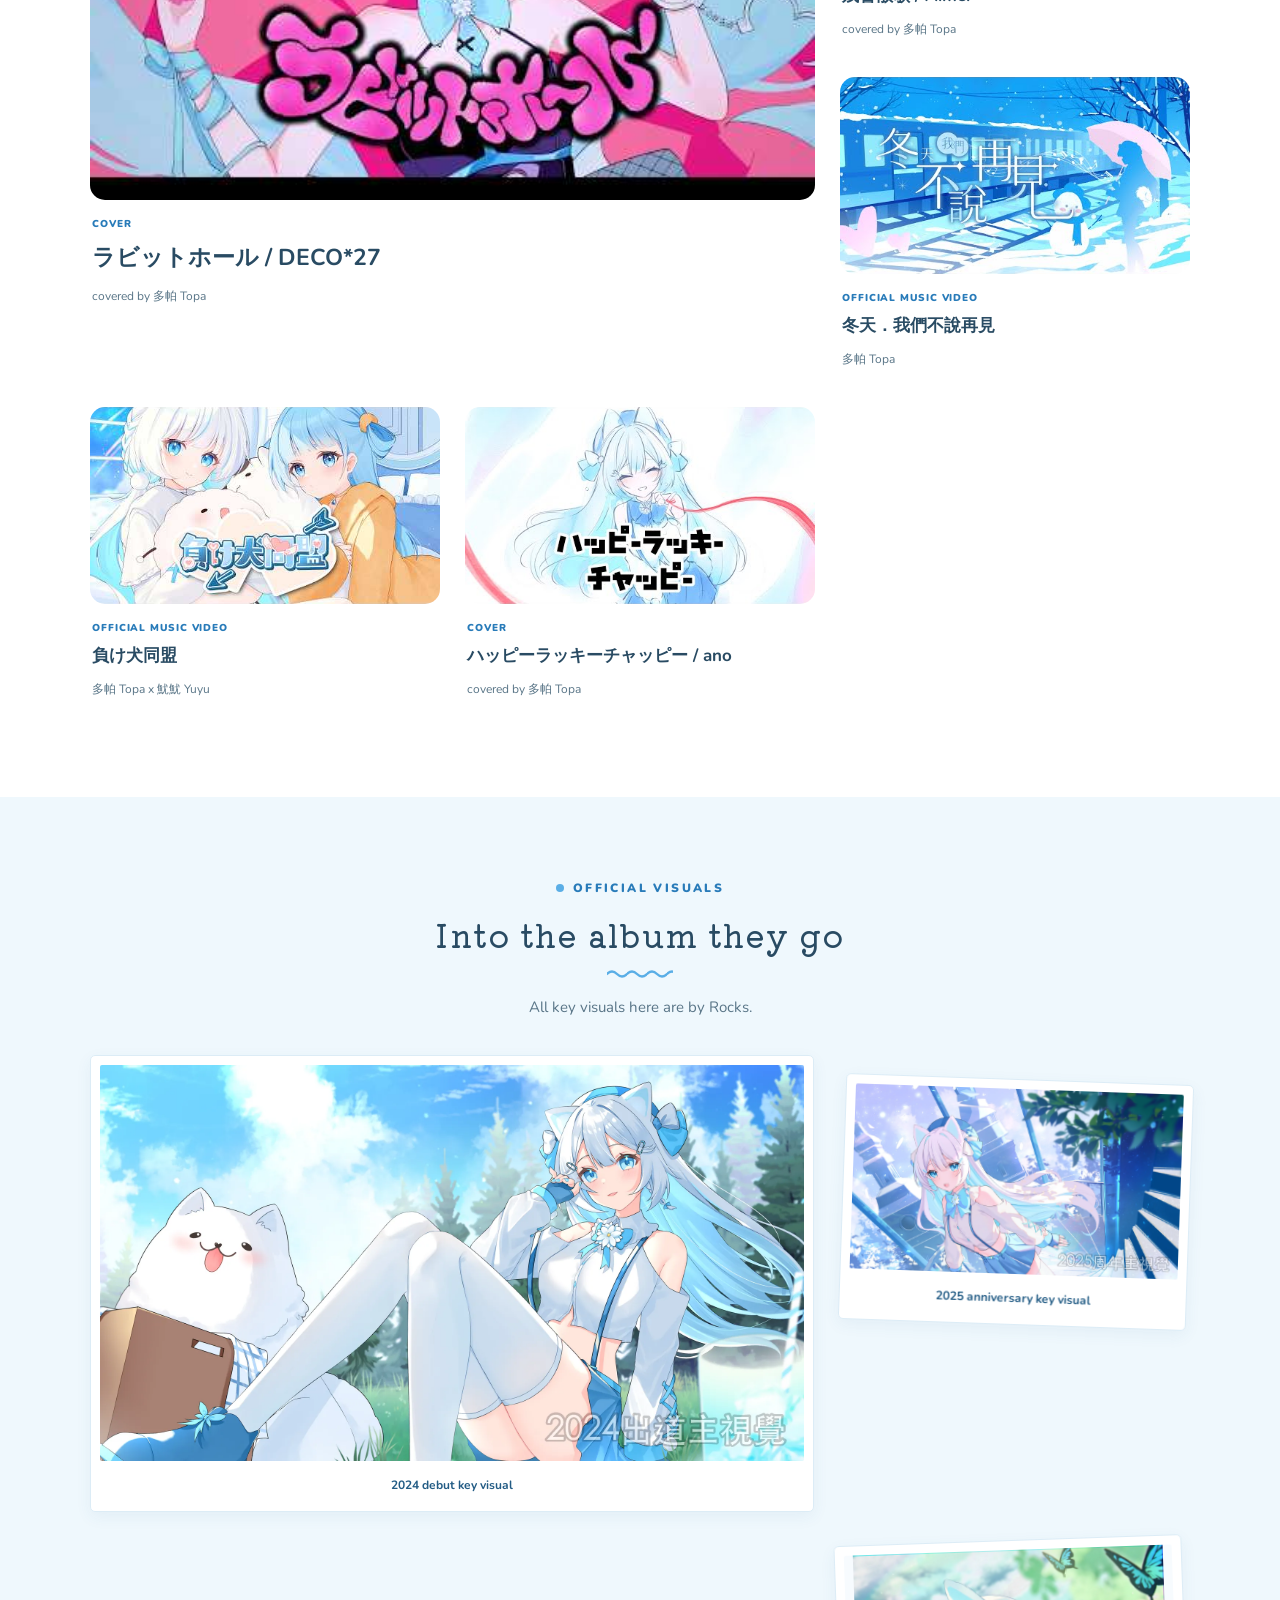
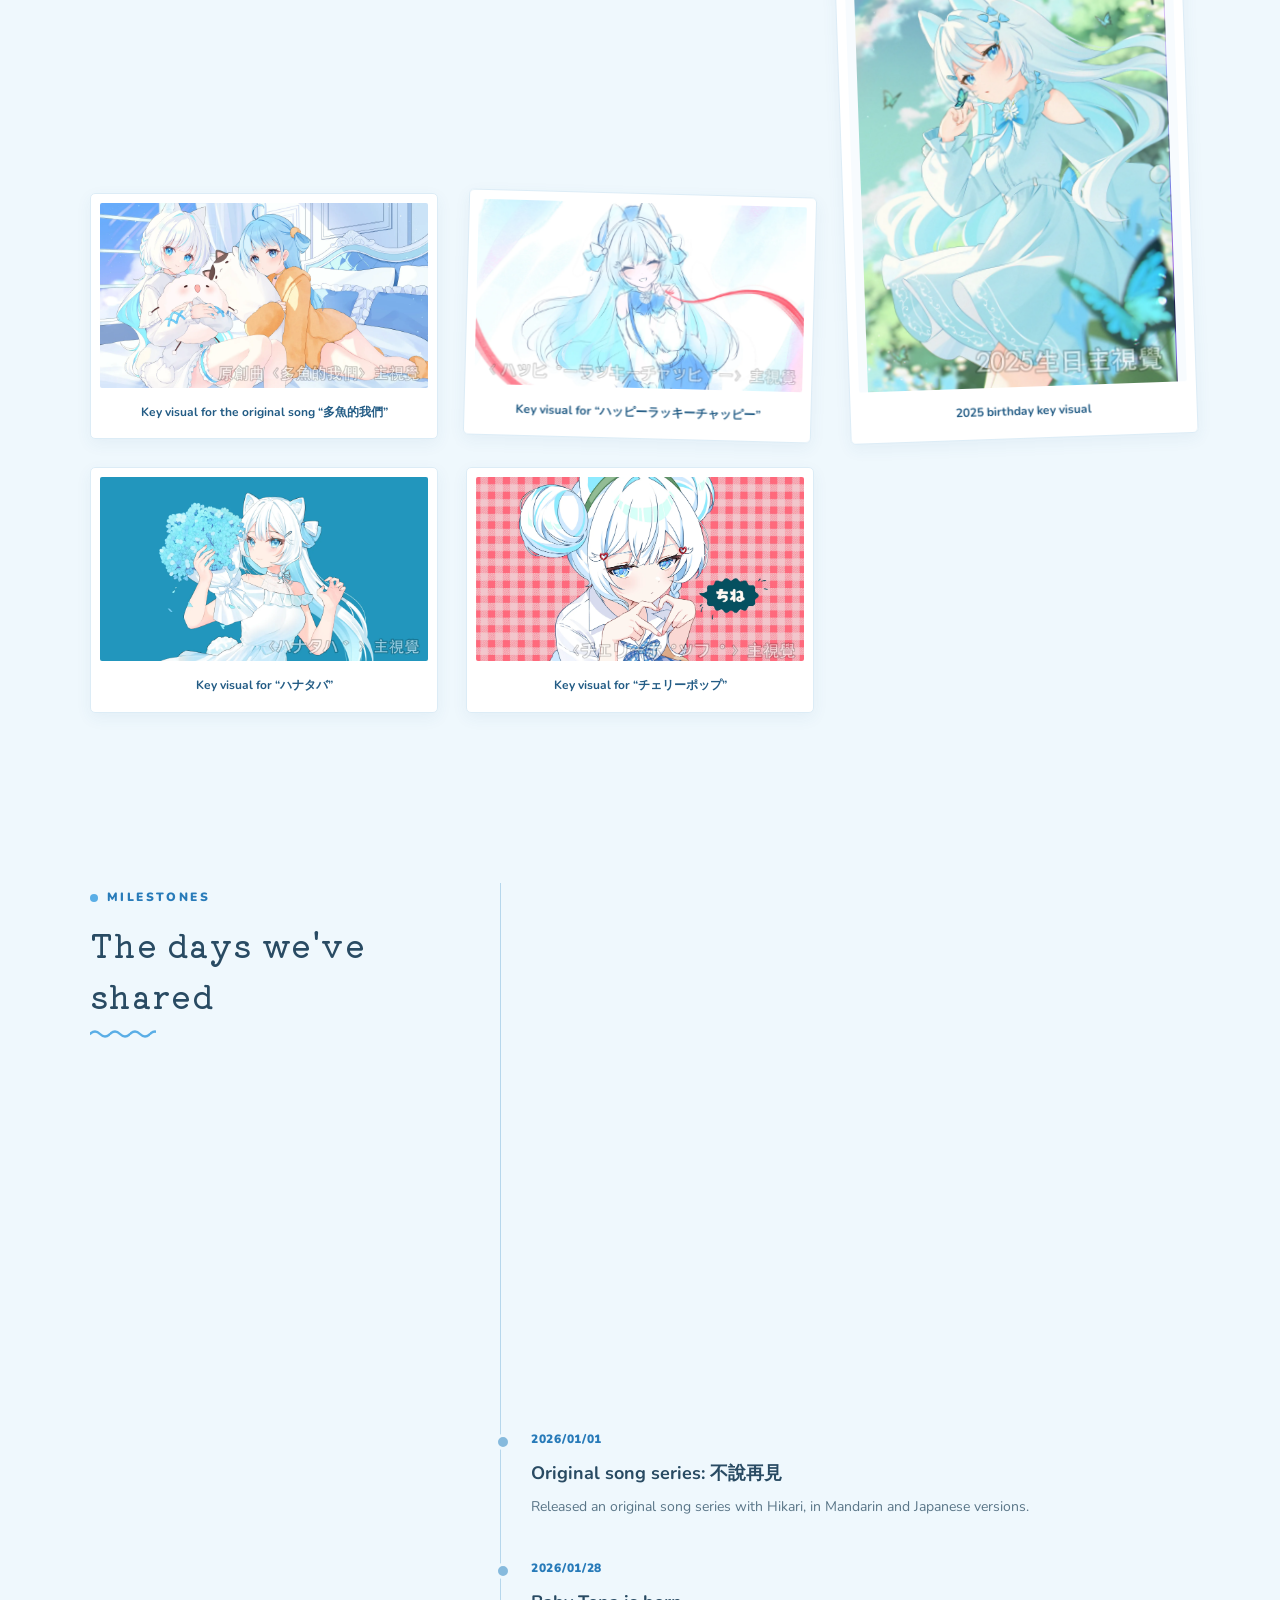
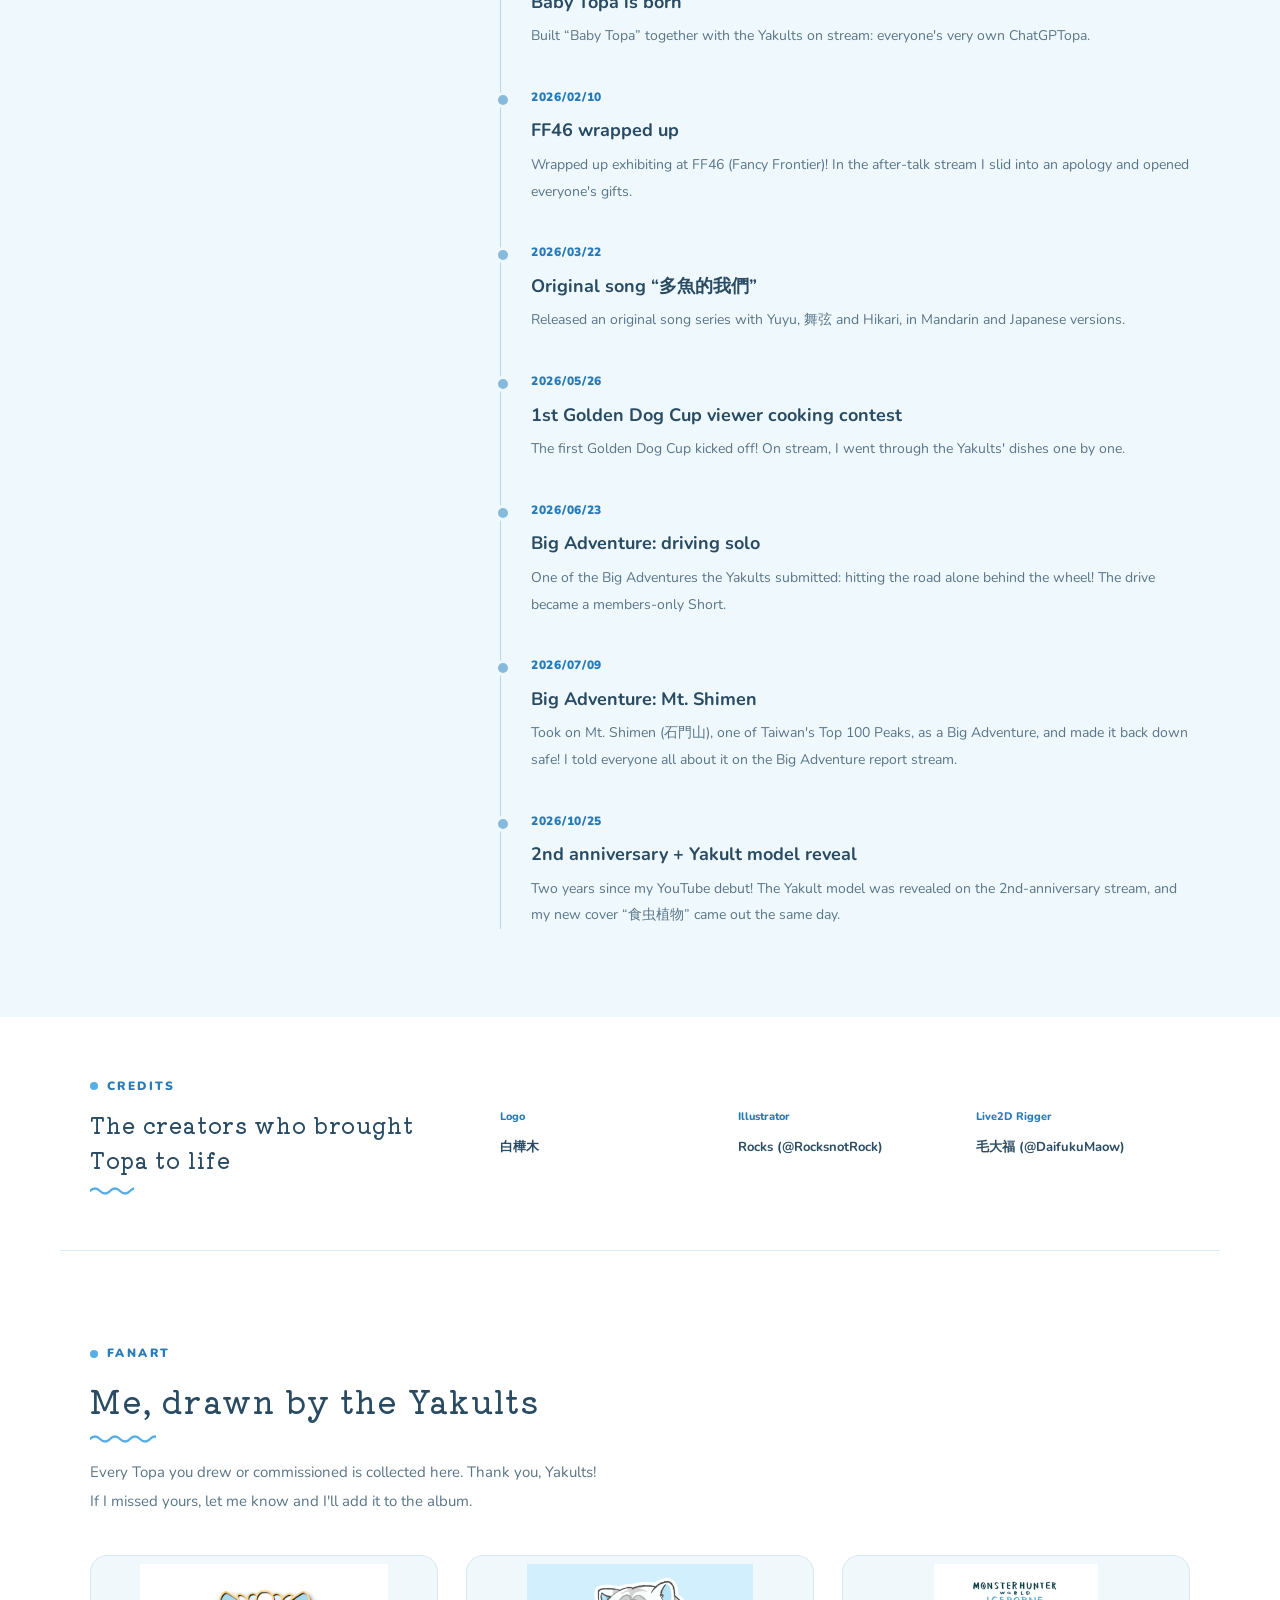
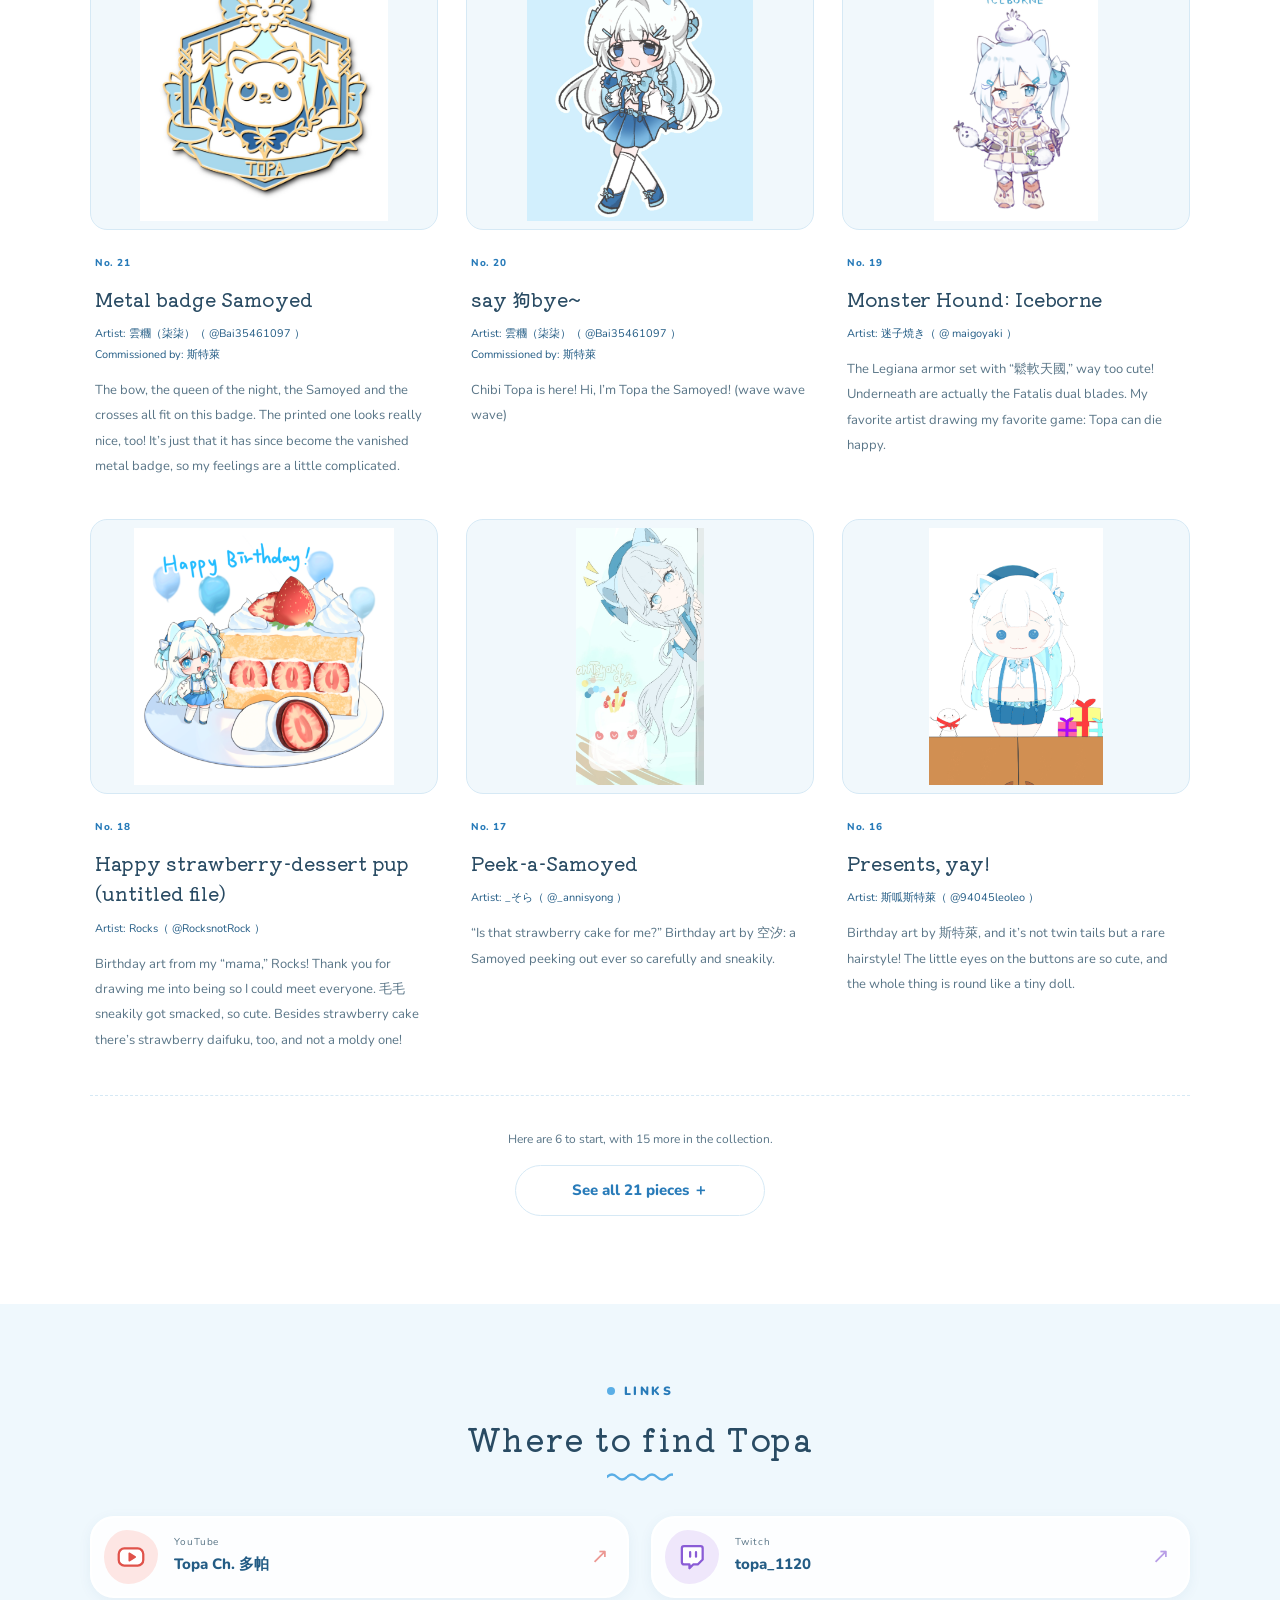
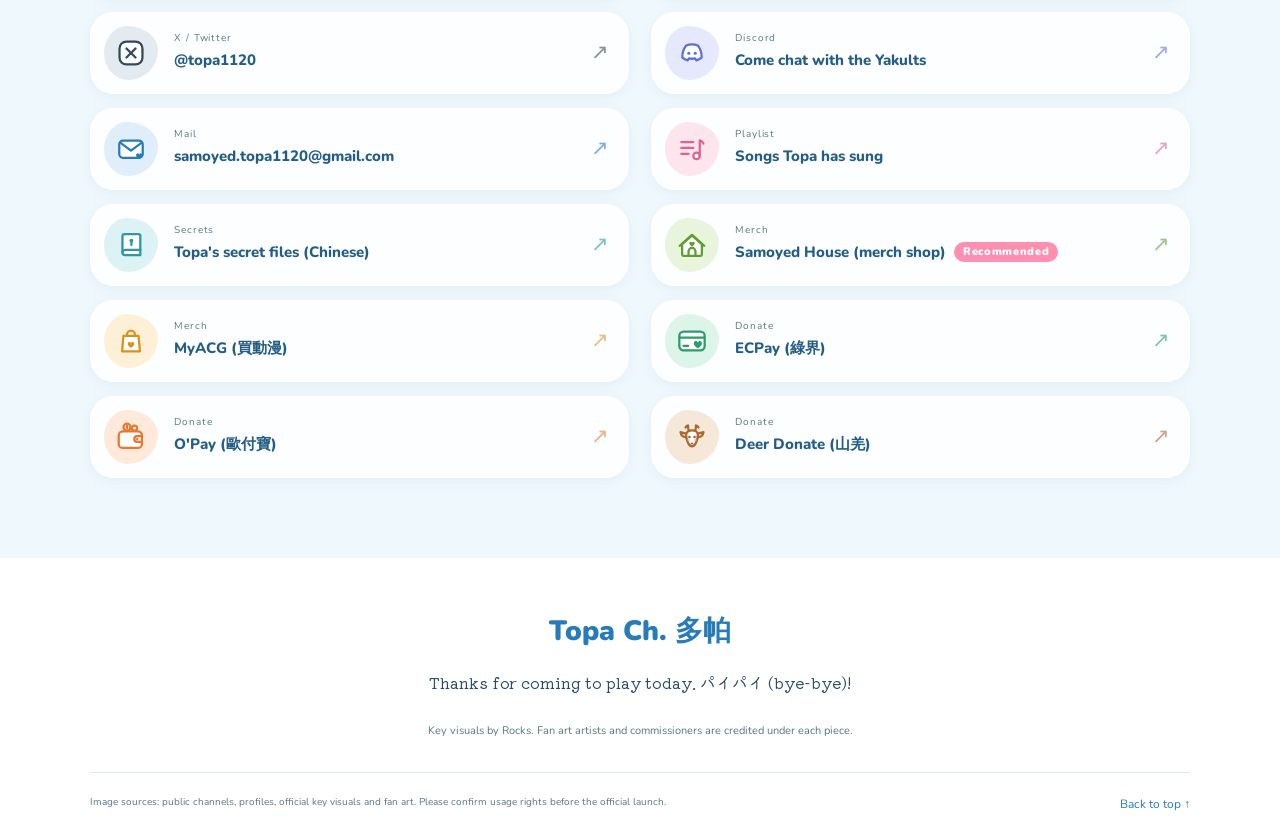
==== commit 4e14c21c: "粉絲繪圖改為依作品序號倒序排列（最新在前） - index.html 的卡片改為 21 → 1 - 建置時把手寫與 Discord 同步的卡片一起依序號由新到舊排序  Co-Authored-By: " ====
--- a/index.html
+++ b/index.html
@@ -430,192 +430,192 @@
         </div>
         <div class="fanart-grid" id="fanart-collection">
           <article class="fanart-card">
+            <a class="image-open" href="./assets/fanart/fanart-21.png" aria-label="放大：金屬徽章摩耶"><img src="./assets/fanart/fanart-21.png" alt="金屬徽章摩耶" data-i18n-alt="fanart.21" loading="lazy" /><span class="zoom-mark" aria-hidden="true"><svg viewBox="0 0 24 24"><path d="M8 4H4v4m12-4h4v4M4 16v4h4m12-4v4h-4"/></svg></span></a>
+            <div>
+              <span data-i18n="fanart.no" data-i18n-n="21">作品序號：21</span>
+              <h3 data-i18n="fanart.21">金屬徽章摩耶</h3>
+              <p class="fanart-author"><span data-i18n="fanart.artist">作者：</span>雲糰（柒柒）（ @Bai35461097 ）<br /><span data-i18n="fanart.client">委託人：</span>斯特萊</p>
+              <p class="fanart-note" data-i18n="fanart.21.note">蝴蝶結、曇花、薩摩耶、叉叉，都放進這枚徽章了。印出來的實物也很有質感！只是現在變成了消失的金屬徽章，心情有點複雜。</p>
+            </div>
+          </article>
+          <article class="fanart-card">
+            <a class="image-open" href="./assets/fanart/fanart-20.png" aria-label="放大：say 狗bye~"><img src="./assets/fanart/fanart-20.png" alt="say 狗bye~" loading="lazy" /><span class="zoom-mark" aria-hidden="true"><svg viewBox="0 0 24 24"><path d="M8 4H4v4m12-4h4v4M4 16v4h4m12-4v4h-4"/></svg></span></a>
+            <div>
+              <span data-i18n="fanart.no" data-i18n-n="20">作品序號：20</span>
+              <h3>say 狗bye~</h3>
+              <p class="fanart-author"><span data-i18n="fanart.artist">作者：</span>雲糰（柒柒）（ @Bai35461097 ）<br /><span data-i18n="fanart.client">委託人：</span>斯特萊</p>
+              <p class="fanart-note" data-i18n="fanart.20.note">Q 版多帕來了！嗨，我是薩摩耶多帕！（揮揮揮）</p>
+            </div>
+          </article>
+          <article class="fanart-card">
+            <a class="image-open" href="./assets/fanart/fanart-19.png" aria-label="放大：魔物獵犬：冰原"><img src="./assets/fanart/fanart-19.png" alt="魔物獵犬：冰原" data-i18n-alt="fanart.19" loading="lazy" /><span class="zoom-mark" aria-hidden="true"><svg viewBox="0 0 24 24"><path d="M8 4H4v4m12-4h4v4M4 16v4h4m12-4v4h-4"/></svg></span></a>
+            <div>
+              <span data-i18n="fanart.no" data-i18n-n="19">作品序號：19</span>
+              <h3 data-i18n="fanart.19">魔物獵犬：冰原</h3>
+              <p class="fanart-author"><span data-i18n="fanart.artist">作者：</span>迷子焼き（ @ maigoyaki ）</p>
+              <p class="fanart-note" data-i18n="fanart.19.note">浮空龍套裝配上鬆軟天國，可愛到不行！底下其實是黑龍雙刀。最喜歡的繪師畫最喜歡的遊戲，多帕真的死而無憾。</p>
+            </div>
+          </article>
+          <article class="fanart-card">
+            <a class="image-open" href="./assets/fanart/fanart-18.png" aria-label="放大：草莓甜點快樂小狗（未命名檔案）"><img src="./assets/fanart/fanart-18.png" alt="草莓甜點快樂小狗（未命名檔案）" data-i18n-alt="fanart.18" loading="lazy" /><span class="zoom-mark" aria-hidden="true"><svg viewBox="0 0 24 24"><path d="M8 4H4v4m12-4h4v4M4 16v4h4m12-4v4h-4"/></svg></span></a>
+            <div>
+              <span data-i18n="fanart.no" data-i18n-n="18">作品序號：18</span>
+              <h3 data-i18n="fanart.18">草莓甜點快樂小狗（未命名檔案）</h3>
+              <p class="fanart-author"><span data-i18n="fanart.artist">作者：</span>Rocks（ @RocksnotRock ）</p>
+              <p class="fanart-note" data-i18n="fanart.18.note">親媽 Rocks 老師畫的生日賀圖！謝謝您把我畫出來，讓我能跟大家相遇。毛毛偷偷被揍了，好可愛。除了草莓蛋糕，還有草莓大福，沒有發霉的大福！</p>
+            </div>
+          </article>
+          <article class="fanart-card">
+            <a class="image-open" href="./assets/fanart/fanart-17.png" aria-label="放大：探頭耶"><img src="./assets/fanart/fanart-17.png" alt="探頭耶" data-i18n-alt="fanart.17" loading="lazy" /><span class="zoom-mark" aria-hidden="true"><svg viewBox="0 0 24 24"><path d="M8 4H4v4m12-4h4v4M4 16v4h4m12-4v4h-4"/></svg></span></a>
+            <div>
+              <span data-i18n="fanart.no" data-i18n-n="17">作品序號：17</span>
+              <h3 data-i18n="fanart.17">探頭耶</h3>
+              <p class="fanart-author"><span data-i18n="fanart.artist">作者：</span>_そら（ @_annisyong ）</p>
+              <p class="fanart-note" data-i18n="fanart.17.note">「那是給我的草莓蛋糕嗎？」空汐畫的生日賀圖，一隻小心翼翼、狗狗祟祟探頭的薩摩耶。</p>
+            </div>
+          </article>
+          <article class="fanart-card">
+            <a class="image-open" href="./assets/fanart/fanart-16.png" aria-label="放大：禮物耶耶"><img src="./assets/fanart/fanart-16.png" alt="禮物耶耶" data-i18n-alt="fanart.16" loading="lazy" /><span class="zoom-mark" aria-hidden="true"><svg viewBox="0 0 24 24"><path d="M8 4H4v4m12-4h4v4M4 16v4h4m12-4v4h-4"/></svg></span></a>
+            <div>
+              <span data-i18n="fanart.no" data-i18n-n="16">作品序號：16</span>
+              <h3 data-i18n="fanart.16">禮物耶耶</h3>
+              <p class="fanart-author"><span data-i18n="fanart.artist">作者：</span>斯呱斯特萊（ @94045leoleo ）</p>
+              <p class="fanart-note" data-i18n="fanart.16.note">斯特萊畫的生日賀圖，居然不是雙馬尾，是稀有造型！鈕扣上的小眼睛好可愛，整隻圓圓的，像小人偶。</p>
+            </div>
+          </article>
+          <article class="fanart-card">
+            <a class="image-open" href="./assets/fanart/fanart-15.jpg" aria-label="放大：薩摩YA 2"><img src="./assets/fanart/fanart-15.jpg" alt="薩摩YA 2" loading="lazy" /><span class="zoom-mark" aria-hidden="true"><svg viewBox="0 0 24 24"><path d="M8 4H4v4m12-4h4v4M4 16v4h4m12-4v4h-4"/></svg></span></a>
+            <div>
+              <span data-i18n="fanart.no" data-i18n-n="15">作品序號：15</span>
+              <h3>薩摩YA 2</h3>
+              <p class="fanart-author"><span data-i18n="fanart.artist">作者：</span>Guro@暗月の剣（ @guromental ）</p>
+              <p class="fanart-note" data-i18n="fanart.15.note">Guro 送的生日賀圖，謝謝！薩摩 YA，就是薩摩耶很耶。喜歡天空和花田一樣的背景，還有難得出現的狗型薩摩耶！</p>
+            </div>
+          </article>
+          <article class="fanart-card">
+            <a class="image-open" href="./assets/fanart/fanart-14.gif" aria-label="放大：多帕問號"><img src="./assets/fanart/fanart-14.gif" alt="多帕問號" data-i18n-alt="fanart.14" loading="lazy" /><span class="zoom-mark" aria-hidden="true"><svg viewBox="0 0 24 24"><path d="M8 4H4v4m12-4h4v4M4 16v4h4m12-4v4h-4"/></svg></span></a>
+            <div>
+              <span data-i18n="fanart.no" data-i18n-n="14">作品序號：14</span>
+              <h3 data-i18n="fanart.14">多帕問號</h3>
+              <p class="fanart-author"><span data-i18n="fanart.artist">作者：</span>Edan_艾登（ @zero54238 ）</p>
+              <p class="fanart-note" data-i18n="fanart.14.note">一看就知道是艾登的畫風！這是他送我的生日賀圖，也是你說「多帕你是貓！」時，我會露出的表情。</p>
+            </div>
+          </article>
+          <article class="fanart-card">
+            <a class="image-open" href="./assets/fanart/fanart-13.png" aria-label="放大：topaです！"><img src="./assets/fanart/fanart-13.png" alt="topaです！" loading="lazy" /><span class="zoom-mark" aria-hidden="true"><svg viewBox="0 0 24 24"><path d="M8 4H4v4m12-4h4v4M4 16v4h4m12-4v4h-4"/></svg></span></a>
+            <div>
+              <span data-i18n="fanart.no" data-i18n-n="13">作品序號：13</span>
+              <h3>topaです！</h3>
+              <p class="fanart-author"><span data-i18n="fanart.artist">作者：</span>FULI（ @windalbum）</p>
+              <p class="fanart-note" data-i18n="fanart.13.note">fuliharu 畫的初配信宣傳圖，還特別寫了日文宣傳！很用心。至於毛毛，最後還是被 A 了就是了……</p>
+            </div>
+          </article>
+          <article class="fanart-card">
+            <a class="image-open" href="./assets/fanart/fanart-12.png" aria-label="放大：薩摩YA！"><img src="./assets/fanart/fanart-12.png" alt="薩摩YA！" loading="lazy" /><span class="zoom-mark" aria-hidden="true"><svg viewBox="0 0 24 24"><path d="M8 4H4v4m12-4h4v4M4 16v4h4m12-4v4h-4"/></svg></span></a>
+            <div>
+              <span data-i18n="fanart.no" data-i18n-n="12">作品序號：12</span>
+              <h3>薩摩YA！</h3>
+              <p class="fanart-author"><span data-i18n="fanart.artist">作者：</span>迷子焼き（ @ maigoyaki ）</p>
+              <p class="fanart-note" data-i18n="fanart.12.note">迷子燒老師，我從小看您的畫長大呀！收到這張 YouTube 初配信宣傳圖，有種追星成功的感覺，又開心又感動。薩摩比 YA！</p>
+            </div>
+          </article>
+          <article class="fanart-card">
+            <a class="image-open" href="./assets/fanart/fanart-11.png" aria-label="放大：25"><img src="./assets/fanart/fanart-11.png" alt="25" loading="lazy" /><span class="zoom-mark" aria-hidden="true"><svg viewBox="0 0 24 24"><path d="M8 4H4v4m12-4h4v4M4 16v4h4m12-4v4h-4"/></svg></span></a>
+            <div>
+              <span data-i18n="fanart.no" data-i18n-n="11">作品序號：11</span>
+              <h3>25</h3>
+              <p class="fanart-author"><span data-i18n="fanart.artist">作者：</span>にゃ大福（ @cat_tsuki29 ）</p>
+              <p class="fanart-note" data-i18n="fanart.11.note">喵大福老師畫的 YouTube 初配信宣傳圖！手上比的「25」，就是初配信的日期。好喜歡！</p>
+            </div>
+          </article>
+          <article class="fanart-card">
+            <a class="image-open" href="./assets/fanart/fanart-10.png" aria-label="放大：嘻嘻，被你發現了"><img src="./assets/fanart/fanart-10.png" alt="嘻嘻，被你發現了" data-i18n-alt="fanart.10" loading="lazy" /><span class="zoom-mark" aria-hidden="true"><svg viewBox="0 0 24 24"><path d="M8 4H4v4m12-4h4v4M4 16v4h4m12-4v4h-4"/></svg></span></a>
+            <div>
+              <span data-i18n="fanart.no" data-i18n-n="10">作品序號：10</span>
+              <h3 data-i18n="fanart.10">嘻嘻，被你發現了</h3>
+              <p class="fanart-author"><span data-i18n="fanart.artist">作者：</span>小黑多帕一生推（ @XiaoHay8787 ）</p>
+              <p class="fanart-note" data-i18n="fanart.10.note">笑得這麼燦爛，平常藏起來的那一面，好像被你們發現了。</p>
+            </div>
+          </article>
+          <article class="fanart-card">
+            <a class="image-open" href="./assets/fanart/fanart-09.png" aria-label="放大：多帕跳月"><img src="./assets/fanart/fanart-09.png" alt="多帕跳月" data-i18n-alt="fanart.9" loading="lazy" /><span class="zoom-mark" aria-hidden="true"><svg viewBox="0 0 24 24"><path d="M8 4H4v4m12-4h4v4M4 16v4h4m12-4v4h-4"/></svg></span></a>
+            <div>
+              <span data-i18n="fanart.no" data-i18n-n="9">作品序號：9</span>
+              <h3 data-i18n="fanart.9">多帕跳月</h3>
+              <p class="fanart-author"><span data-i18n="fanart.artist">作者：</span>Guro@暗月の剣（ @guromental ）</p>
+              <p class="fanart-note" data-i18n="fanart.9.note">中秋節也有月狗！喜歡 Guro 偷偷把毛毛藏進各個細節，還有那張小名牌。尾巴這次看得很清楚了，不要再說我是貓或兔子！</p>
+            </div>
+          </article>
+          <article class="fanart-card">
+            <a class="image-open" href="./assets/fanart/fanart-08.png" aria-label="放大：掌中多帕"><img src="./assets/fanart/fanart-08.png" alt="掌中多帕" data-i18n-alt="fanart.8" loading="lazy" /><span class="zoom-mark" aria-hidden="true"><svg viewBox="0 0 24 24"><path d="M8 4H4v4m12-4h4v4M4 16v4h4m12-4v4h-4"/></svg></span></a>
+            <div>
+              <span data-i18n="fanart.no" data-i18n-n="8">作品序號：8</span>
+              <h3 data-i18n="fanart.8">掌中多帕</h3>
+              <p class="fanart-author"><span data-i18n="fanart.artist">作者：</span>小黑多帕一生推（ @XiaoHay8787 ）</p>
+              <p class="fanart-note" data-i18n="fanart.8.note">狗狗也喜歡被摸下巴。靠在掌心裡，好有安全感。</p>
+            </div>
+          </article>
+          <article class="fanart-card">
+            <a class="image-open" href="./assets/fanart/fanart-07.png" aria-label="放大：快把燒肉還給我！"><img src="./assets/fanart/fanart-07.png" alt="快把燒肉還給我！" data-i18n-alt="fanart.7" loading="lazy" /><span class="zoom-mark" aria-hidden="true"><svg viewBox="0 0 24 24"><path d="M8 4H4v4m12-4h4v4M4 16v4h4m12-4v4h-4"/></svg></span></a>
+            <div>
+              <span data-i18n="fanart.no" data-i18n-n="7">作品序號：7</span>
+              <h3 data-i18n="fanart.7">快把燒肉還給我！</h3>
+              <p class="fanart-author"><span data-i18n="fanart.artist">作者：</span>小黑多帕一生推（ @XiaoHay8787 ）</p>
+              <p class="fanart-note" data-i18n="fanart.7.note">沒有人可以跟我搶燒肉。想吃我的肉，就用你自己來換吧！</p>
+            </div>
+          </article>
+          <article class="fanart-card">
+            <a class="image-open" href="./assets/fanart/fanart-06.gif" aria-label="放大：打太鼓的狗"><img src="./assets/fanart/fanart-06.gif" alt="打太鼓的狗" data-i18n-alt="fanart.6" loading="lazy" /><span class="zoom-mark" aria-hidden="true"><svg viewBox="0 0 24 24"><path d="M8 4H4v4m12-4h4v4M4 16v4h4m12-4v4h-4"/></svg></span></a>
+            <div>
+              <span data-i18n="fanart.no" data-i18n-n="6">作品序號：6</span>
+              <h3 data-i18n="fanart.6">打太鼓的狗</h3>
+              <p class="fanart-author"><span data-i18n="fanart.artist">作者：</span>にゃ大福（ @cat_tsuki29 ）</p>
+              <p class="fanart-note" data-i18n="fanart.6.note">那時候正好很低落，毛毛和喵大福老師偷偷準備了這個驚喜。真的嚇到，也很開心。謝謝你們。</p>
+            </div>
+          </article>
+          <article class="fanart-card">
+            <a class="image-open" href="./assets/fanart/fanart-05.png" aria-label="放大：脫帕"><img src="./assets/fanart/fanart-05.png" alt="脫帕" loading="lazy" /><span class="zoom-mark" aria-hidden="true"><svg viewBox="0 0 24 24"><path d="M8 4H4v4m12-4h4v4M4 16v4h4m12-4v4h-4"/></svg></span></a>
+            <div>
+              <span data-i18n="fanart.no" data-i18n-n="5">作品序號：5</span>
+              <h3>脫帕</h3>
+              <p class="fanart-author"><span data-i18n="fanart.artist">作者：</span>Guro@暗月の剣（ @guromental ）</p>
+              <p class="fanart-note" data-i18n="fanart.5.note">可愛歸可愛，我的裙子不能吃，也不可以搶走。再說一次。</p>
+            </div>
+          </article>
+          <article class="fanart-card">
+            <a class="image-open" href="./assets/fanart/fanart-04.jpg" aria-label="放大：狗狗祟祟的多帕"><img src="./assets/fanart/fanart-04.jpg" alt="狗狗祟祟的多帕" data-i18n-alt="fanart.4" loading="lazy" /><span class="zoom-mark" aria-hidden="true"><svg viewBox="0 0 24 24"><path d="M8 4H4v4m12-4h4v4M4 16v4h4m12-4v4h-4"/></svg></span></a>
+            <div>
+              <span data-i18n="fanart.no" data-i18n-n="4">作品序號：4</span>
+              <h3 data-i18n="fanart.4">狗狗祟祟的多帕</h3>
+              <p class="fanart-author"><span data-i18n="fanart.artist">作者：</span>にゃ大福（ @cat_tsuki29 ）</p>
+              <p class="fanart-note" data-i18n="fanart.4.note">尾巴這麼蓬鬆，這下總不會再被當成貓了吧！還有，髒東西不要什麼都往嘴裡放啦。</p>
+            </div>
+          </article>
+          <article class="fanart-card">
+            <a class="image-open" href="./assets/fanart/fanart-03.jpg" aria-label="放大：戀活多帕"><img src="./assets/fanart/fanart-03.jpg" alt="戀活多帕" data-i18n-alt="fanart.3" loading="lazy" /><span class="zoom-mark" aria-hidden="true"><svg viewBox="0 0 24 24"><path d="M8 4H4v4m12-4h4v4M4 16v4h4m12-4v4h-4"/></svg></span></a>
+            <div>
+              <span data-i18n="fanart.no" data-i18n-n="3">作品序號：3</span>
+              <h3 data-i18n="fanart.3">戀活多帕</h3>
+              <p class="fanart-author"><span data-i18n="fanart.artist">作者：</span>這是一顆神秘包子（ @SnowRain_R18 ）</p>
+              <p class="fanart-note" data-i18n="fanart.3.note">用遊戲捏出來的我，連露肩和小辮子都還原了，好厲害！</p>
+            </div>
+          </article>
+          <article class="fanart-card">
+            <a class="image-open" href="./assets/fanart/fanart-02.jpg" aria-label="放大：黑色薩摩耶"><img src="./assets/fanart/fanart-02.jpg" alt="黑色薩摩耶" data-i18n-alt="fanart.2" loading="lazy" /><span class="zoom-mark" aria-hidden="true"><svg viewBox="0 0 24 24"><path d="M8 4H4v4m12-4h4v4M4 16v4h4m12-4v4h-4"/></svg></span></a>
+            <div>
+              <span data-i18n="fanart.no" data-i18n-n="2">作品序號：2</span>
+              <h3 data-i18n="fanart.2">黑色薩摩耶</h3>
+              <p class="fanart-author"><span data-i18n="fanart.artist">作者：</span>快被鬼抓走的Finis（ @XcwFinis ）</p>
+              <p class="fanart-note" data-i18n="fanart.2.note">稀有的黑色薩摩耶。臺灣是很熱沒錯，但這絕對不是曬出來的！</p>
+            </div>
+          </article>
+          <article class="fanart-card">
             <a class="image-open" href="./assets/fanart/fanart-01.jpg" aria-label="放大：毛大福來自深淵"><img src="./assets/fanart/fanart-01.jpg" alt="毛大福來自深淵" data-i18n-alt="fanart.1" loading="lazy" /><span class="zoom-mark" aria-hidden="true"><svg viewBox="0 0 24 24"><path d="M8 4H4v4m12-4h4v4M4 16v4h4m12-4v4h-4"/></svg></span></a>
             <div>
               <span data-i18n="fanart.no" data-i18n-n="1">作品序號：1</span>
               <h3 data-i18n="fanart.1">毛大福來自深淵</h3>
               <p class="fanart-author"><span data-i18n="fanart.artist">作者：</span>Guro@暗月の剣（ @guromental ）</p>
               <p class="fanart-note" data-i18n="fanart.1.note">收到的第一張二創！Guro 把我的細節都看得好仔細，真的很喜歡。只有一點：奇怪的東西，拜託不要往奇怪的地方塞。</p>
-            </div>
-          </article>
-          <article class="fanart-card">
-            <a class="image-open" href="./assets/fanart/fanart-02.jpg" aria-label="放大：黑色薩摩耶"><img src="./assets/fanart/fanart-02.jpg" alt="黑色薩摩耶" data-i18n-alt="fanart.2" loading="lazy" /><span class="zoom-mark" aria-hidden="true"><svg viewBox="0 0 24 24"><path d="M8 4H4v4m12-4h4v4M4 16v4h4m12-4v4h-4"/></svg></span></a>
-            <div>
-              <span data-i18n="fanart.no" data-i18n-n="2">作品序號：2</span>
-              <h3 data-i18n="fanart.2">黑色薩摩耶</h3>
-              <p class="fanart-author"><span data-i18n="fanart.artist">作者：</span>快被鬼抓走的Finis（ @XcwFinis ）</p>
-              <p class="fanart-note" data-i18n="fanart.2.note">稀有的黑色薩摩耶。臺灣是很熱沒錯，但這絕對不是曬出來的！</p>
-            </div>
-          </article>
-          <article class="fanart-card">
-            <a class="image-open" href="./assets/fanart/fanart-03.jpg" aria-label="放大：戀活多帕"><img src="./assets/fanart/fanart-03.jpg" alt="戀活多帕" data-i18n-alt="fanart.3" loading="lazy" /><span class="zoom-mark" aria-hidden="true"><svg viewBox="0 0 24 24"><path d="M8 4H4v4m12-4h4v4M4 16v4h4m12-4v4h-4"/></svg></span></a>
-            <div>
-              <span data-i18n="fanart.no" data-i18n-n="3">作品序號：3</span>
-              <h3 data-i18n="fanart.3">戀活多帕</h3>
-              <p class="fanart-author"><span data-i18n="fanart.artist">作者：</span>這是一顆神秘包子（ @SnowRain_R18 ）</p>
-              <p class="fanart-note" data-i18n="fanart.3.note">用遊戲捏出來的我，連露肩和小辮子都還原了，好厲害！</p>
-            </div>
-          </article>
-          <article class="fanart-card">
-            <a class="image-open" href="./assets/fanart/fanart-04.jpg" aria-label="放大：狗狗祟祟的多帕"><img src="./assets/fanart/fanart-04.jpg" alt="狗狗祟祟的多帕" data-i18n-alt="fanart.4" loading="lazy" /><span class="zoom-mark" aria-hidden="true"><svg viewBox="0 0 24 24"><path d="M8 4H4v4m12-4h4v4M4 16v4h4m12-4v4h-4"/></svg></span></a>
-            <div>
-              <span data-i18n="fanart.no" data-i18n-n="4">作品序號：4</span>
-              <h3 data-i18n="fanart.4">狗狗祟祟的多帕</h3>
-              <p class="fanart-author"><span data-i18n="fanart.artist">作者：</span>にゃ大福（ @cat_tsuki29 ）</p>
-              <p class="fanart-note" data-i18n="fanart.4.note">尾巴這麼蓬鬆，這下總不會再被當成貓了吧！還有，髒東西不要什麼都往嘴裡放啦。</p>
-            </div>
-          </article>
-          <article class="fanart-card">
-            <a class="image-open" href="./assets/fanart/fanart-05.png" aria-label="放大：脫帕"><img src="./assets/fanart/fanart-05.png" alt="脫帕" loading="lazy" /><span class="zoom-mark" aria-hidden="true"><svg viewBox="0 0 24 24"><path d="M8 4H4v4m12-4h4v4M4 16v4h4m12-4v4h-4"/></svg></span></a>
-            <div>
-              <span data-i18n="fanart.no" data-i18n-n="5">作品序號：5</span>
-              <h3>脫帕</h3>
-              <p class="fanart-author"><span data-i18n="fanart.artist">作者：</span>Guro@暗月の剣（ @guromental ）</p>
-              <p class="fanart-note" data-i18n="fanart.5.note">可愛歸可愛，我的裙子不能吃，也不可以搶走。再說一次。</p>
-            </div>
-          </article>
-          <article class="fanart-card">
-            <a class="image-open" href="./assets/fanart/fanart-06.gif" aria-label="放大：打太鼓的狗"><img src="./assets/fanart/fanart-06.gif" alt="打太鼓的狗" data-i18n-alt="fanart.6" loading="lazy" /><span class="zoom-mark" aria-hidden="true"><svg viewBox="0 0 24 24"><path d="M8 4H4v4m12-4h4v4M4 16v4h4m12-4v4h-4"/></svg></span></a>
-            <div>
-              <span data-i18n="fanart.no" data-i18n-n="6">作品序號：6</span>
-              <h3 data-i18n="fanart.6">打太鼓的狗</h3>
-              <p class="fanart-author"><span data-i18n="fanart.artist">作者：</span>にゃ大福（ @cat_tsuki29 ）</p>
-              <p class="fanart-note" data-i18n="fanart.6.note">那時候正好很低落，毛毛和喵大福老師偷偷準備了這個驚喜。真的嚇到，也很開心。謝謝你們。</p>
-            </div>
-          </article>
-          <article class="fanart-card">
-            <a class="image-open" href="./assets/fanart/fanart-07.png" aria-label="放大：快把燒肉還給我！"><img src="./assets/fanart/fanart-07.png" alt="快把燒肉還給我！" data-i18n-alt="fanart.7" loading="lazy" /><span class="zoom-mark" aria-hidden="true"><svg viewBox="0 0 24 24"><path d="M8 4H4v4m12-4h4v4M4 16v4h4m12-4v4h-4"/></svg></span></a>
-            <div>
-              <span data-i18n="fanart.no" data-i18n-n="7">作品序號：7</span>
-              <h3 data-i18n="fanart.7">快把燒肉還給我！</h3>
-              <p class="fanart-author"><span data-i18n="fanart.artist">作者：</span>小黑多帕一生推（ @XiaoHay8787 ）</p>
-              <p class="fanart-note" data-i18n="fanart.7.note">沒有人可以跟我搶燒肉。想吃我的肉，就用你自己來換吧！</p>
-            </div>
-          </article>
-          <article class="fanart-card">
-            <a class="image-open" href="./assets/fanart/fanart-08.png" aria-label="放大：掌中多帕"><img src="./assets/fanart/fanart-08.png" alt="掌中多帕" data-i18n-alt="fanart.8" loading="lazy" /><span class="zoom-mark" aria-hidden="true"><svg viewBox="0 0 24 24"><path d="M8 4H4v4m12-4h4v4M4 16v4h4m12-4v4h-4"/></svg></span></a>
-            <div>
-              <span data-i18n="fanart.no" data-i18n-n="8">作品序號：8</span>
-              <h3 data-i18n="fanart.8">掌中多帕</h3>
-              <p class="fanart-author"><span data-i18n="fanart.artist">作者：</span>小黑多帕一生推（ @XiaoHay8787 ）</p>
-              <p class="fanart-note" data-i18n="fanart.8.note">狗狗也喜歡被摸下巴。靠在掌心裡，好有安全感。</p>
-            </div>
-          </article>
-          <article class="fanart-card">
-            <a class="image-open" href="./assets/fanart/fanart-09.png" aria-label="放大：多帕跳月"><img src="./assets/fanart/fanart-09.png" alt="多帕跳月" data-i18n-alt="fanart.9" loading="lazy" /><span class="zoom-mark" aria-hidden="true"><svg viewBox="0 0 24 24"><path d="M8 4H4v4m12-4h4v4M4 16v4h4m12-4v4h-4"/></svg></span></a>
-            <div>
-              <span data-i18n="fanart.no" data-i18n-n="9">作品序號：9</span>
-              <h3 data-i18n="fanart.9">多帕跳月</h3>
-              <p class="fanart-author"><span data-i18n="fanart.artist">作者：</span>Guro@暗月の剣（ @guromental ）</p>
-              <p class="fanart-note" data-i18n="fanart.9.note">中秋節也有月狗！喜歡 Guro 偷偷把毛毛藏進各個細節，還有那張小名牌。尾巴這次看得很清楚了，不要再說我是貓或兔子！</p>
-            </div>
-          </article>
-          <article class="fanart-card">
-            <a class="image-open" href="./assets/fanart/fanart-10.png" aria-label="放大：嘻嘻，被你發現了"><img src="./assets/fanart/fanart-10.png" alt="嘻嘻，被你發現了" data-i18n-alt="fanart.10" loading="lazy" /><span class="zoom-mark" aria-hidden="true"><svg viewBox="0 0 24 24"><path d="M8 4H4v4m12-4h4v4M4 16v4h4m12-4v4h-4"/></svg></span></a>
-            <div>
-              <span data-i18n="fanart.no" data-i18n-n="10">作品序號：10</span>
-              <h3 data-i18n="fanart.10">嘻嘻，被你發現了</h3>
-              <p class="fanart-author"><span data-i18n="fanart.artist">作者：</span>小黑多帕一生推（ @XiaoHay8787 ）</p>
-              <p class="fanart-note" data-i18n="fanart.10.note">笑得這麼燦爛，平常藏起來的那一面，好像被你們發現了。</p>
-            </div>
-          </article>
-          <article class="fanart-card">
-            <a class="image-open" href="./assets/fanart/fanart-11.png" aria-label="放大：25"><img src="./assets/fanart/fanart-11.png" alt="25" loading="lazy" /><span class="zoom-mark" aria-hidden="true"><svg viewBox="0 0 24 24"><path d="M8 4H4v4m12-4h4v4M4 16v4h4m12-4v4h-4"/></svg></span></a>
-            <div>
-              <span data-i18n="fanart.no" data-i18n-n="11">作品序號：11</span>
-              <h3>25</h3>
-              <p class="fanart-author"><span data-i18n="fanart.artist">作者：</span>にゃ大福（ @cat_tsuki29 ）</p>
-              <p class="fanart-note" data-i18n="fanart.11.note">喵大福老師畫的 YouTube 初配信宣傳圖！手上比的「25」，就是初配信的日期。好喜歡！</p>
-            </div>
-          </article>
-          <article class="fanart-card">
-            <a class="image-open" href="./assets/fanart/fanart-12.png" aria-label="放大：薩摩YA！"><img src="./assets/fanart/fanart-12.png" alt="薩摩YA！" loading="lazy" /><span class="zoom-mark" aria-hidden="true"><svg viewBox="0 0 24 24"><path d="M8 4H4v4m12-4h4v4M4 16v4h4m12-4v4h-4"/></svg></span></a>
-            <div>
-              <span data-i18n="fanart.no" data-i18n-n="12">作品序號：12</span>
-              <h3>薩摩YA！</h3>
-              <p class="fanart-author"><span data-i18n="fanart.artist">作者：</span>迷子焼き（ @ maigoyaki ）</p>
-              <p class="fanart-note" data-i18n="fanart.12.note">迷子燒老師，我從小看您的畫長大呀！收到這張 YouTube 初配信宣傳圖，有種追星成功的感覺，又開心又感動。薩摩比 YA！</p>
-            </div>
-          </article>
-          <article class="fanart-card">
-            <a class="image-open" href="./assets/fanart/fanart-13.png" aria-label="放大：topaです！"><img src="./assets/fanart/fanart-13.png" alt="topaです！" loading="lazy" /><span class="zoom-mark" aria-hidden="true"><svg viewBox="0 0 24 24"><path d="M8 4H4v4m12-4h4v4M4 16v4h4m12-4v4h-4"/></svg></span></a>
-            <div>
-              <span data-i18n="fanart.no" data-i18n-n="13">作品序號：13</span>
-              <h3>topaです！</h3>
-              <p class="fanart-author"><span data-i18n="fanart.artist">作者：</span>FULI（ @windalbum）</p>
-              <p class="fanart-note" data-i18n="fanart.13.note">fuliharu 畫的初配信宣傳圖，還特別寫了日文宣傳！很用心。至於毛毛，最後還是被 A 了就是了……</p>
-            </div>
-          </article>
-          <article class="fanart-card">
-            <a class="image-open" href="./assets/fanart/fanart-14.gif" aria-label="放大：多帕問號"><img src="./assets/fanart/fanart-14.gif" alt="多帕問號" data-i18n-alt="fanart.14" loading="lazy" /><span class="zoom-mark" aria-hidden="true"><svg viewBox="0 0 24 24"><path d="M8 4H4v4m12-4h4v4M4 16v4h4m12-4v4h-4"/></svg></span></a>
-            <div>
-              <span data-i18n="fanart.no" data-i18n-n="14">作品序號：14</span>
-              <h3 data-i18n="fanart.14">多帕問號</h3>
-              <p class="fanart-author"><span data-i18n="fanart.artist">作者：</span>Edan_艾登（ @zero54238 ）</p>
-              <p class="fanart-note" data-i18n="fanart.14.note">一看就知道是艾登的畫風！這是他送我的生日賀圖，也是你說「多帕你是貓！」時，我會露出的表情。</p>
-            </div>
-          </article>
-          <article class="fanart-card">
-            <a class="image-open" href="./assets/fanart/fanart-15.jpg" aria-label="放大：薩摩YA 2"><img src="./assets/fanart/fanart-15.jpg" alt="薩摩YA 2" loading="lazy" /><span class="zoom-mark" aria-hidden="true"><svg viewBox="0 0 24 24"><path d="M8 4H4v4m12-4h4v4M4 16v4h4m12-4v4h-4"/></svg></span></a>
-            <div>
-              <span data-i18n="fanart.no" data-i18n-n="15">作品序號：15</span>
-              <h3>薩摩YA 2</h3>
-              <p class="fanart-author"><span data-i18n="fanart.artist">作者：</span>Guro@暗月の剣（ @guromental ）</p>
-              <p class="fanart-note" data-i18n="fanart.15.note">Guro 送的生日賀圖，謝謝！薩摩 YA，就是薩摩耶很耶。喜歡天空和花田一樣的背景，還有難得出現的狗型薩摩耶！</p>
-            </div>
-          </article>
-          <article class="fanart-card">
-            <a class="image-open" href="./assets/fanart/fanart-16.png" aria-label="放大：禮物耶耶"><img src="./assets/fanart/fanart-16.png" alt="禮物耶耶" data-i18n-alt="fanart.16" loading="lazy" /><span class="zoom-mark" aria-hidden="true"><svg viewBox="0 0 24 24"><path d="M8 4H4v4m12-4h4v4M4 16v4h4m12-4v4h-4"/></svg></span></a>
-            <div>
-              <span data-i18n="fanart.no" data-i18n-n="16">作品序號：16</span>
-              <h3 data-i18n="fanart.16">禮物耶耶</h3>
-              <p class="fanart-author"><span data-i18n="fanart.artist">作者：</span>斯呱斯特萊（ @94045leoleo ）</p>
-              <p class="fanart-note" data-i18n="fanart.16.note">斯特萊畫的生日賀圖，居然不是雙馬尾，是稀有造型！鈕扣上的小眼睛好可愛，整隻圓圓的，像小人偶。</p>
-            </div>
-          </article>
-          <article class="fanart-card">
-            <a class="image-open" href="./assets/fanart/fanart-17.png" aria-label="放大：探頭耶"><img src="./assets/fanart/fanart-17.png" alt="探頭耶" data-i18n-alt="fanart.17" loading="lazy" /><span class="zoom-mark" aria-hidden="true"><svg viewBox="0 0 24 24"><path d="M8 4H4v4m12-4h4v4M4 16v4h4m12-4v4h-4"/></svg></span></a>
-            <div>
-              <span data-i18n="fanart.no" data-i18n-n="17">作品序號：17</span>
-              <h3 data-i18n="fanart.17">探頭耶</h3>
-              <p class="fanart-author"><span data-i18n="fanart.artist">作者：</span>_そら（ @_annisyong ）</p>
-              <p class="fanart-note" data-i18n="fanart.17.note">「那是給我的草莓蛋糕嗎？」空汐畫的生日賀圖，一隻小心翼翼、狗狗祟祟探頭的薩摩耶。</p>
-            </div>
-          </article>
-          <article class="fanart-card">
-            <a class="image-open" href="./assets/fanart/fanart-18.png" aria-label="放大：草莓甜點快樂小狗（未命名檔案）"><img src="./assets/fanart/fanart-18.png" alt="草莓甜點快樂小狗（未命名檔案）" data-i18n-alt="fanart.18" loading="lazy" /><span class="zoom-mark" aria-hidden="true"><svg viewBox="0 0 24 24"><path d="M8 4H4v4m12-4h4v4M4 16v4h4m12-4v4h-4"/></svg></span></a>
-            <div>
-              <span data-i18n="fanart.no" data-i18n-n="18">作品序號：18</span>
-              <h3 data-i18n="fanart.18">草莓甜點快樂小狗（未命名檔案）</h3>
-              <p class="fanart-author"><span data-i18n="fanart.artist">作者：</span>Rocks（ @RocksnotRock ）</p>
-              <p class="fanart-note" data-i18n="fanart.18.note">親媽 Rocks 老師畫的生日賀圖！謝謝您把我畫出來，讓我能跟大家相遇。毛毛偷偷被揍了，好可愛。除了草莓蛋糕，還有草莓大福，沒有發霉的大福！</p>
-            </div>
-          </article>
-          <article class="fanart-card">
-            <a class="image-open" href="./assets/fanart/fanart-19.png" aria-label="放大：魔物獵犬：冰原"><img src="./assets/fanart/fanart-19.png" alt="魔物獵犬：冰原" data-i18n-alt="fanart.19" loading="lazy" /><span class="zoom-mark" aria-hidden="true"><svg viewBox="0 0 24 24"><path d="M8 4H4v4m12-4h4v4M4 16v4h4m12-4v4h-4"/></svg></span></a>
-            <div>
-              <span data-i18n="fanart.no" data-i18n-n="19">作品序號：19</span>
-              <h3 data-i18n="fanart.19">魔物獵犬：冰原</h3>
-              <p class="fanart-author"><span data-i18n="fanart.artist">作者：</span>迷子焼き（ @ maigoyaki ）</p>
-              <p class="fanart-note" data-i18n="fanart.19.note">浮空龍套裝配上鬆軟天國，可愛到不行！底下其實是黑龍雙刀。最喜歡的繪師畫最喜歡的遊戲，多帕真的死而無憾。</p>
-            </div>
-          </article>
-          <article class="fanart-card">
-            <a class="image-open" href="./assets/fanart/fanart-20.png" aria-label="放大：say 狗bye~"><img src="./assets/fanart/fanart-20.png" alt="say 狗bye~" loading="lazy" /><span class="zoom-mark" aria-hidden="true"><svg viewBox="0 0 24 24"><path d="M8 4H4v4m12-4h4v4M4 16v4h4m12-4v4h-4"/></svg></span></a>
-            <div>
-              <span data-i18n="fanart.no" data-i18n-n="20">作品序號：20</span>
-              <h3>say 狗bye~</h3>
-              <p class="fanart-author"><span data-i18n="fanart.artist">作者：</span>雲糰（柒柒）（ @Bai35461097 ）<br /><span data-i18n="fanart.client">委託人：</span>斯特萊</p>
-              <p class="fanart-note" data-i18n="fanart.20.note">Q 版多帕來了！嗨，我是薩摩耶多帕！（揮揮揮）</p>
-            </div>
-          </article>
-          <article class="fanart-card">
-            <a class="image-open" href="./assets/fanart/fanart-21.png" aria-label="放大：金屬徽章摩耶"><img src="./assets/fanart/fanart-21.png" alt="金屬徽章摩耶" data-i18n-alt="fanart.21" loading="lazy" /><span class="zoom-mark" aria-hidden="true"><svg viewBox="0 0 24 24"><path d="M8 4H4v4m12-4h4v4M4 16v4h4m12-4v4h-4"/></svg></span></a>
-            <div>
-              <span data-i18n="fanart.no" data-i18n-n="21">作品序號：21</span>
-              <h3 data-i18n="fanart.21">金屬徽章摩耶</h3>
-              <p class="fanart-author"><span data-i18n="fanart.artist">作者：</span>雲糰（柒柒）（ @Bai35461097 ）<br /><span data-i18n="fanart.client">委託人：</span>斯特萊</p>
-              <p class="fanart-note" data-i18n="fanart.21.note">蝴蝶結、曇花、薩摩耶、叉叉，都放進這枚徽章了。印出來的實物也很有質感！只是現在變成了消失的金屬徽章，心情有點複雜。</p>
             </div>
           </article>
         </div>
--- a/styles.css
+++ b/styles.css
@@ -2453,6 +2453,30 @@
   translate:0 -3px;
 }
 
+/* "Last synced" note under the sections the daily GitHub Action updates */
+.sync-stamp {
+  display:flex;
+  align-items:center;
+  justify-content:flex-end;
+  gap:6px;
+  margin-top:26px;
+  color:var(--muted);
+  font-size:11px;
+  letter-spacing:.04em;
+}
+.sync-stamp:before {
+  content:'';
+  width:7px;
+  height:7px;
+  border-radius:50%;
+  background:#7fcfa8;
+  animation:pulse-ring 2.4s ease-out infinite;
+}
+.sync-stamp time {
+  font-weight:800;
+  color:var(--deep);
+}
+
 /* Click bursts */
 .burst {
   position:fixed;
